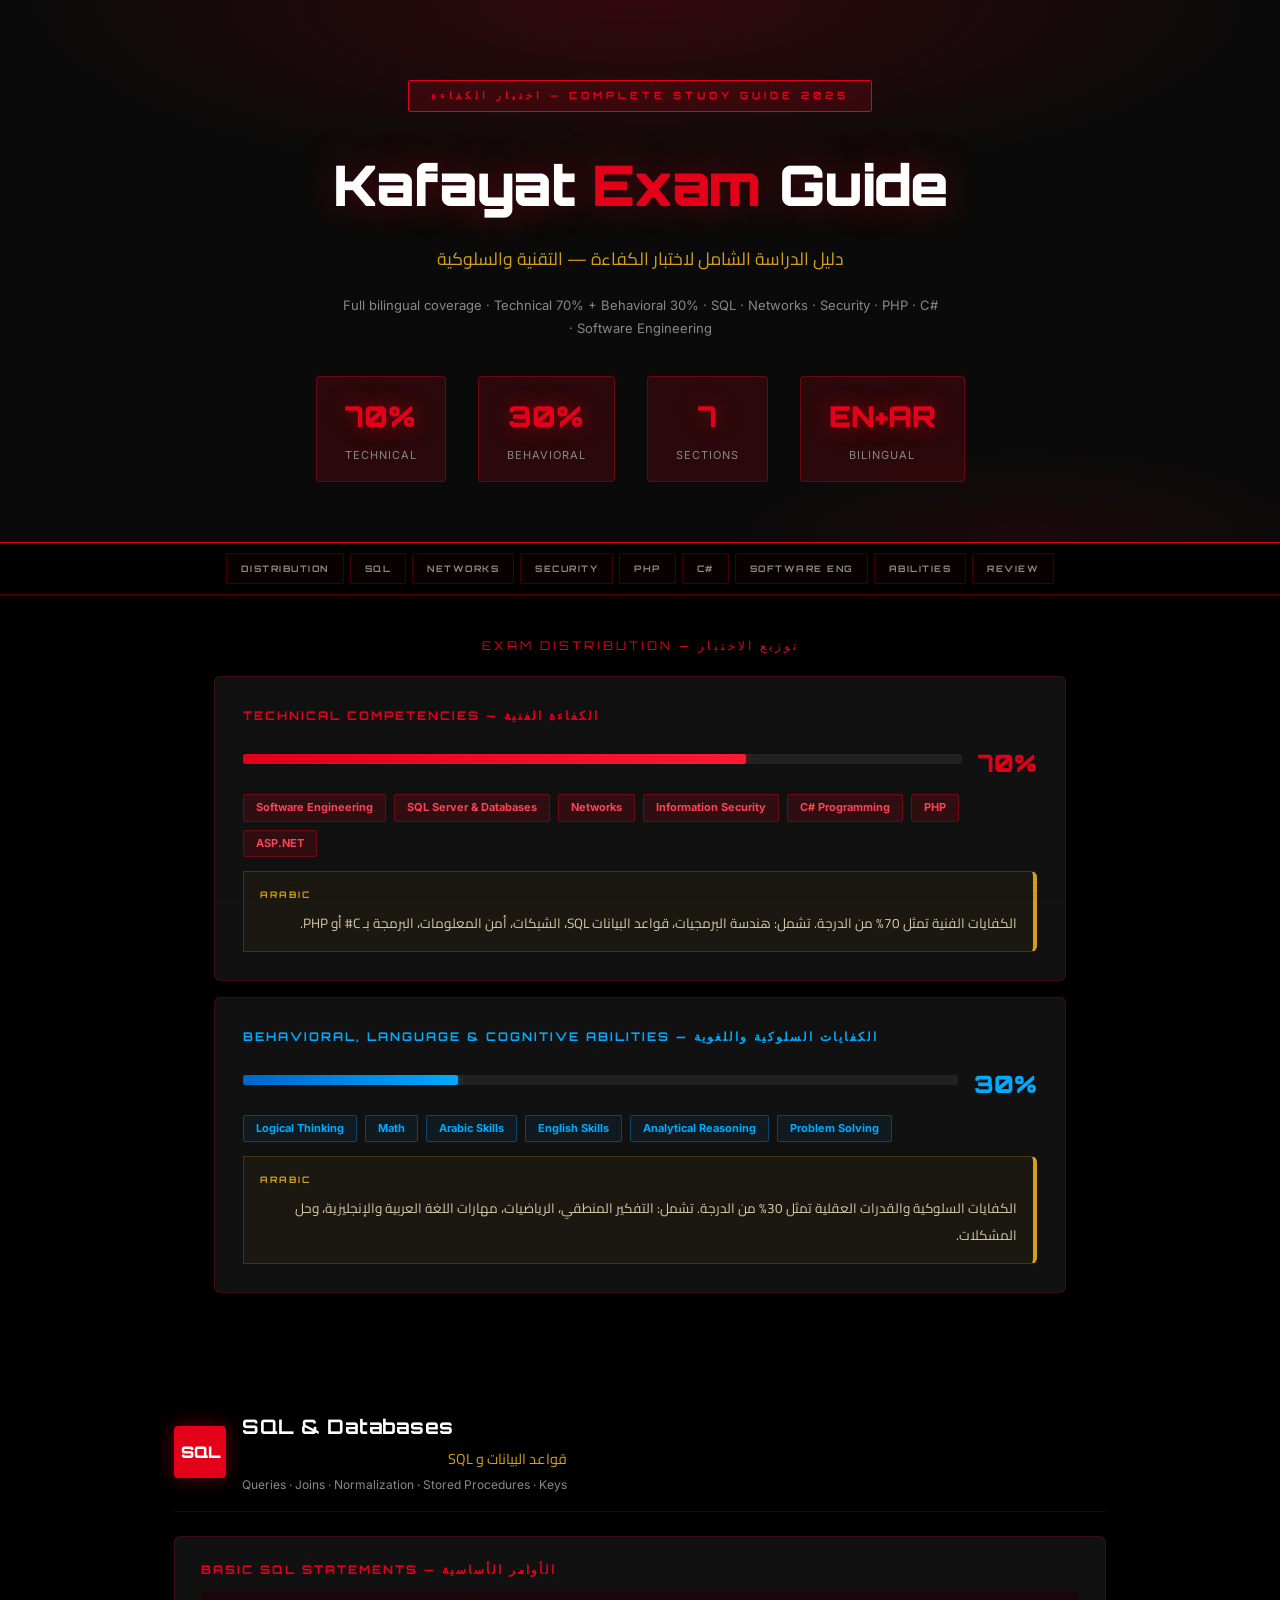
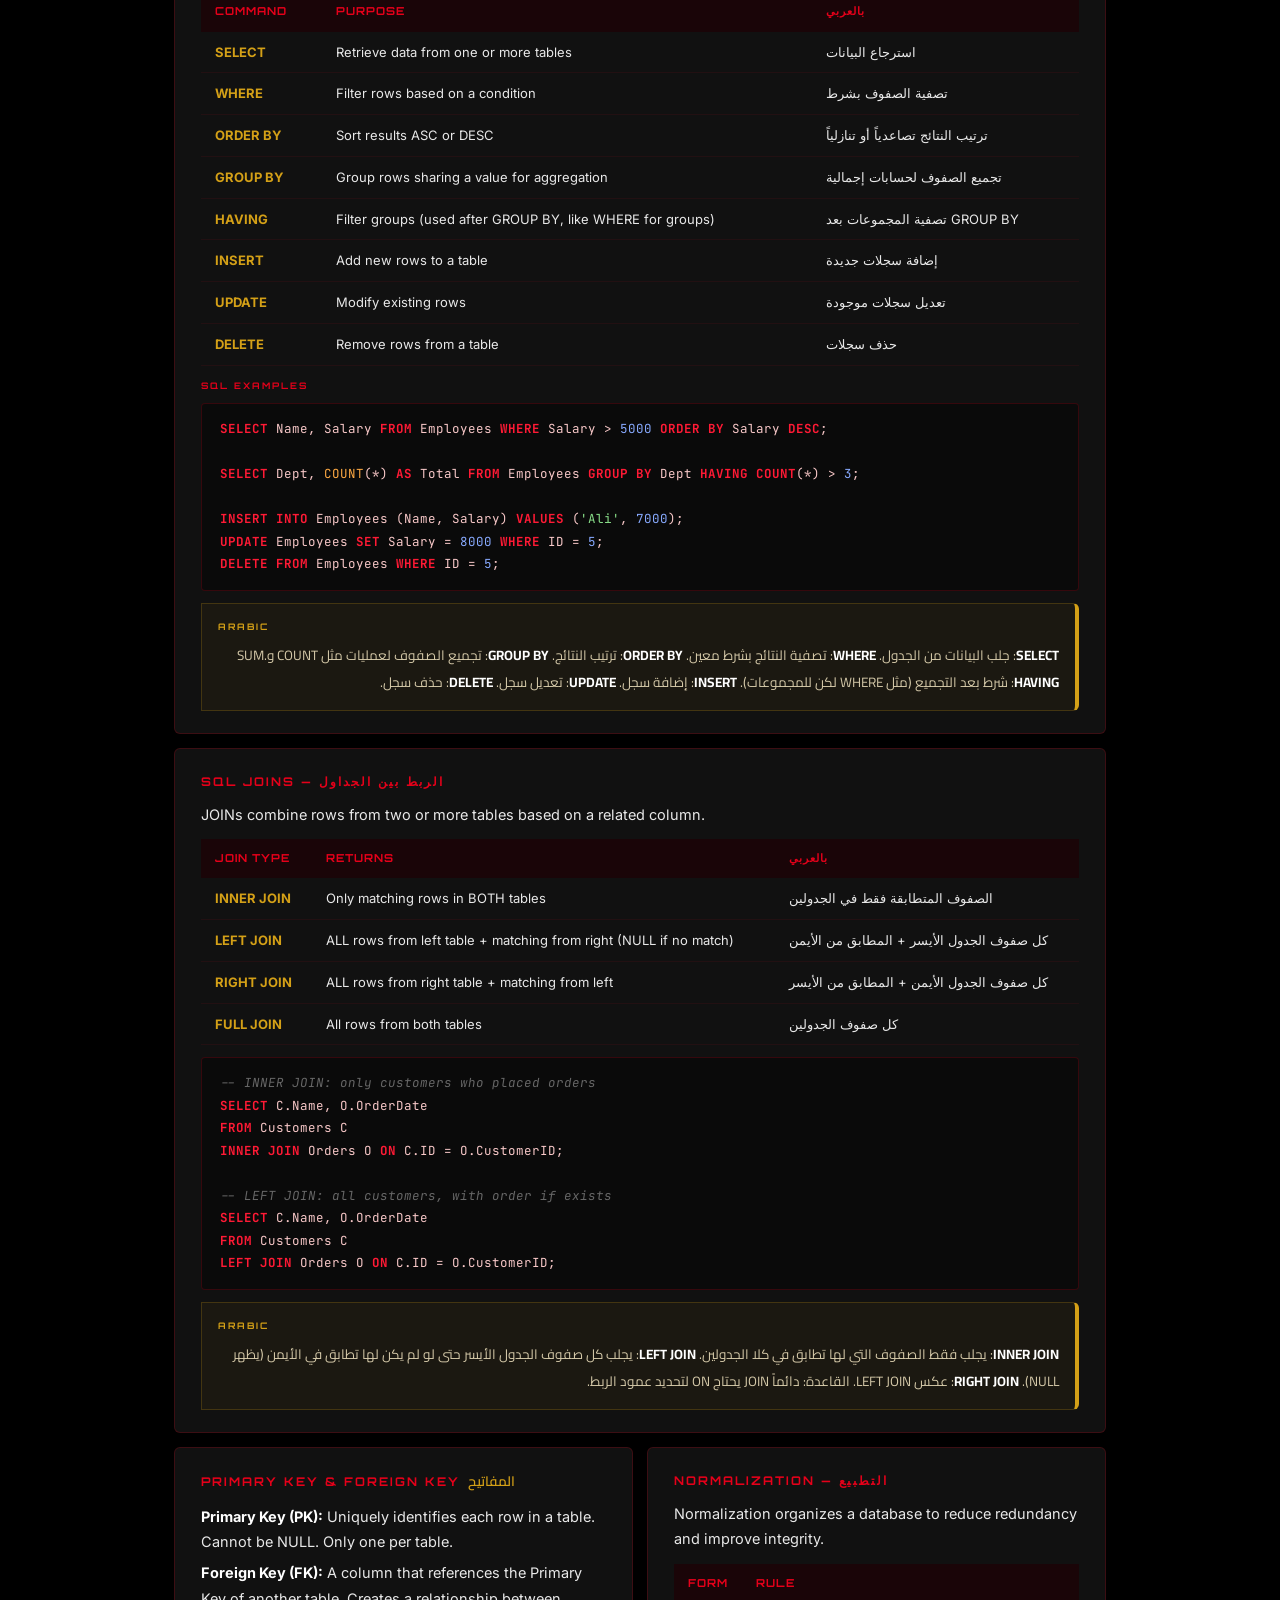
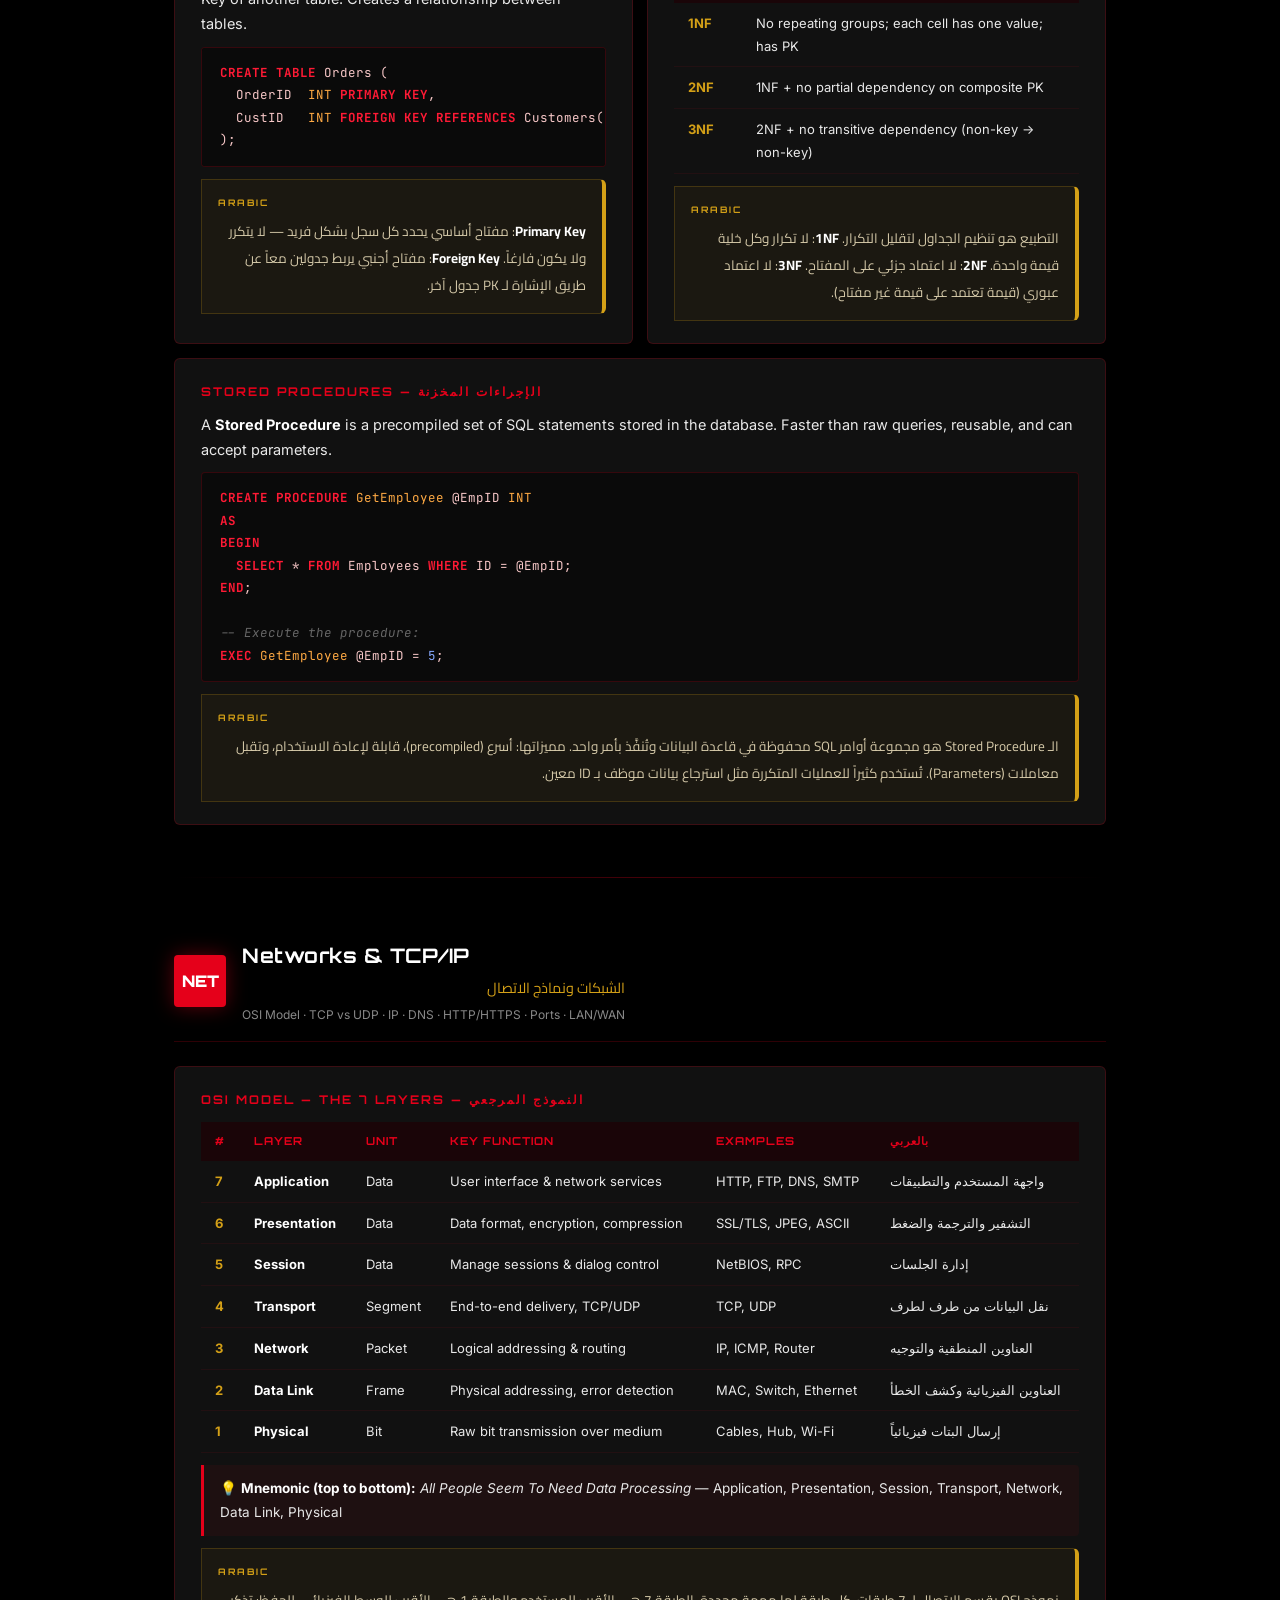
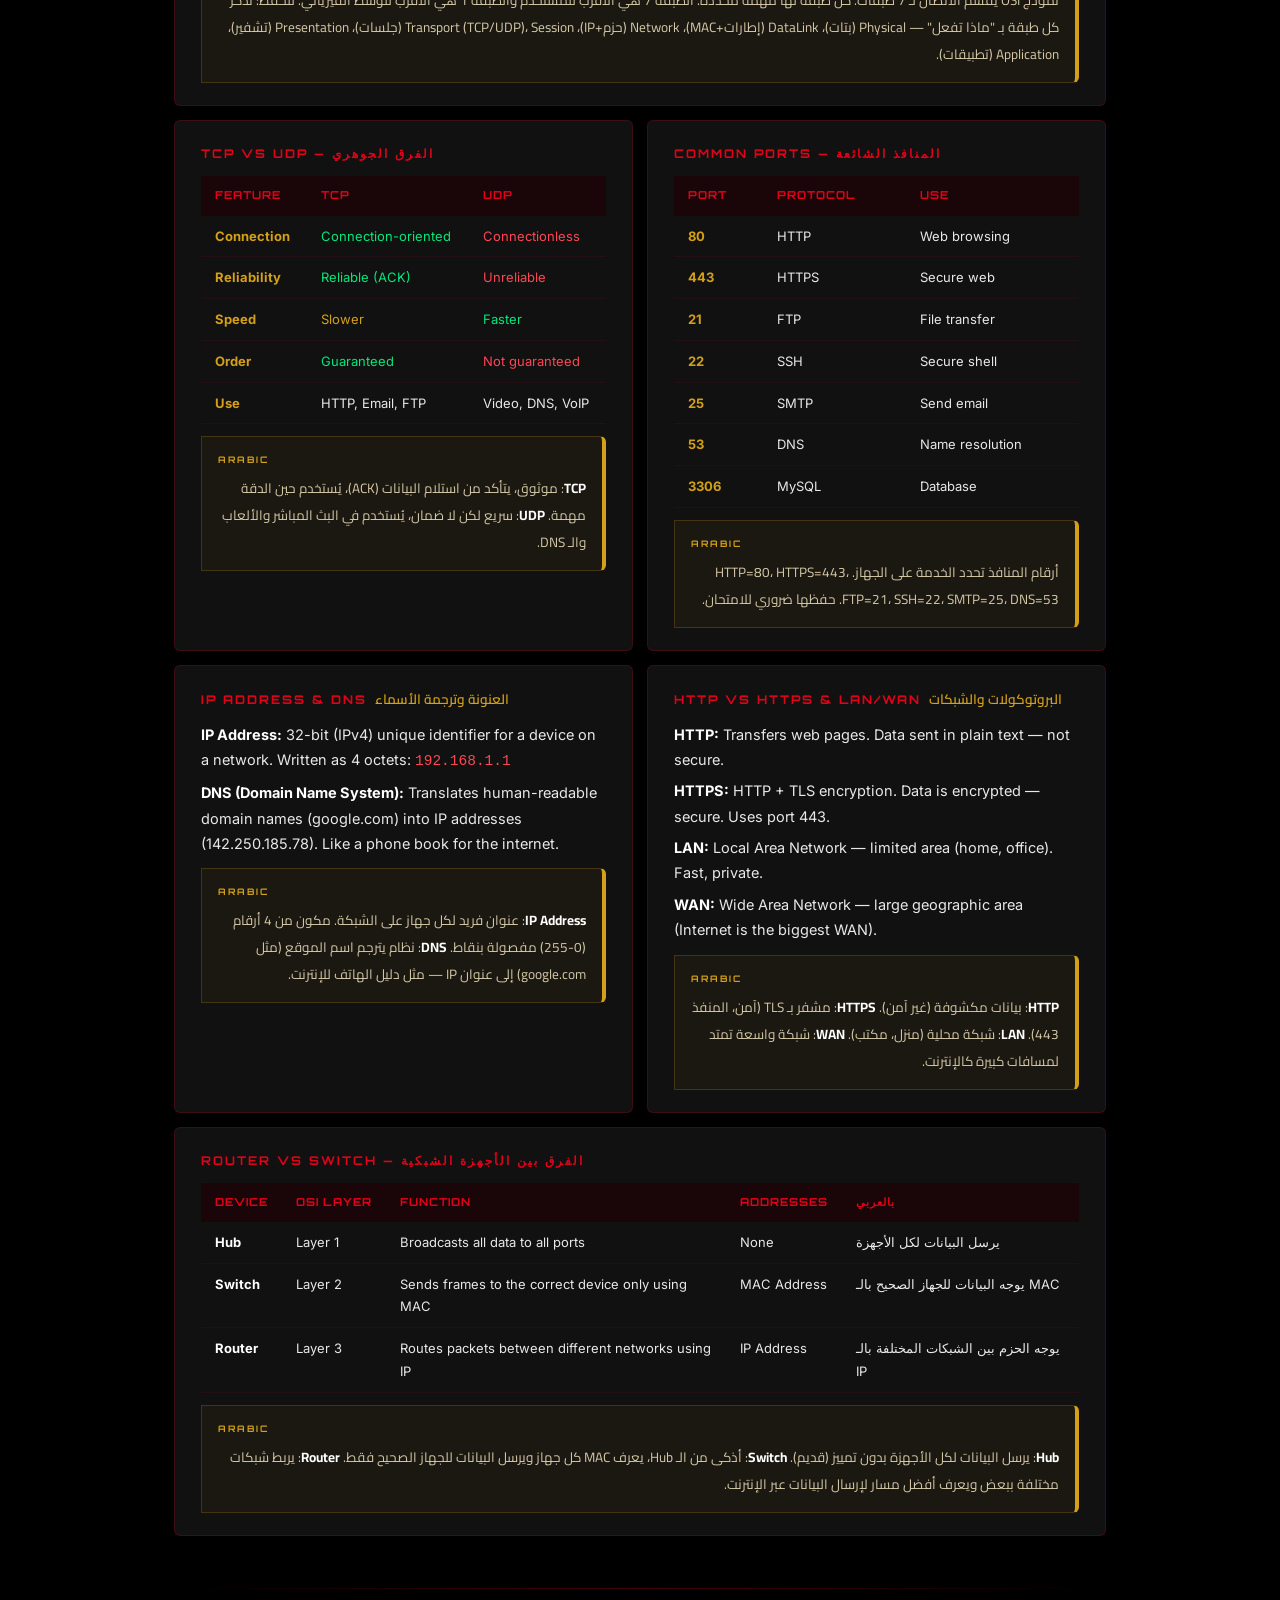
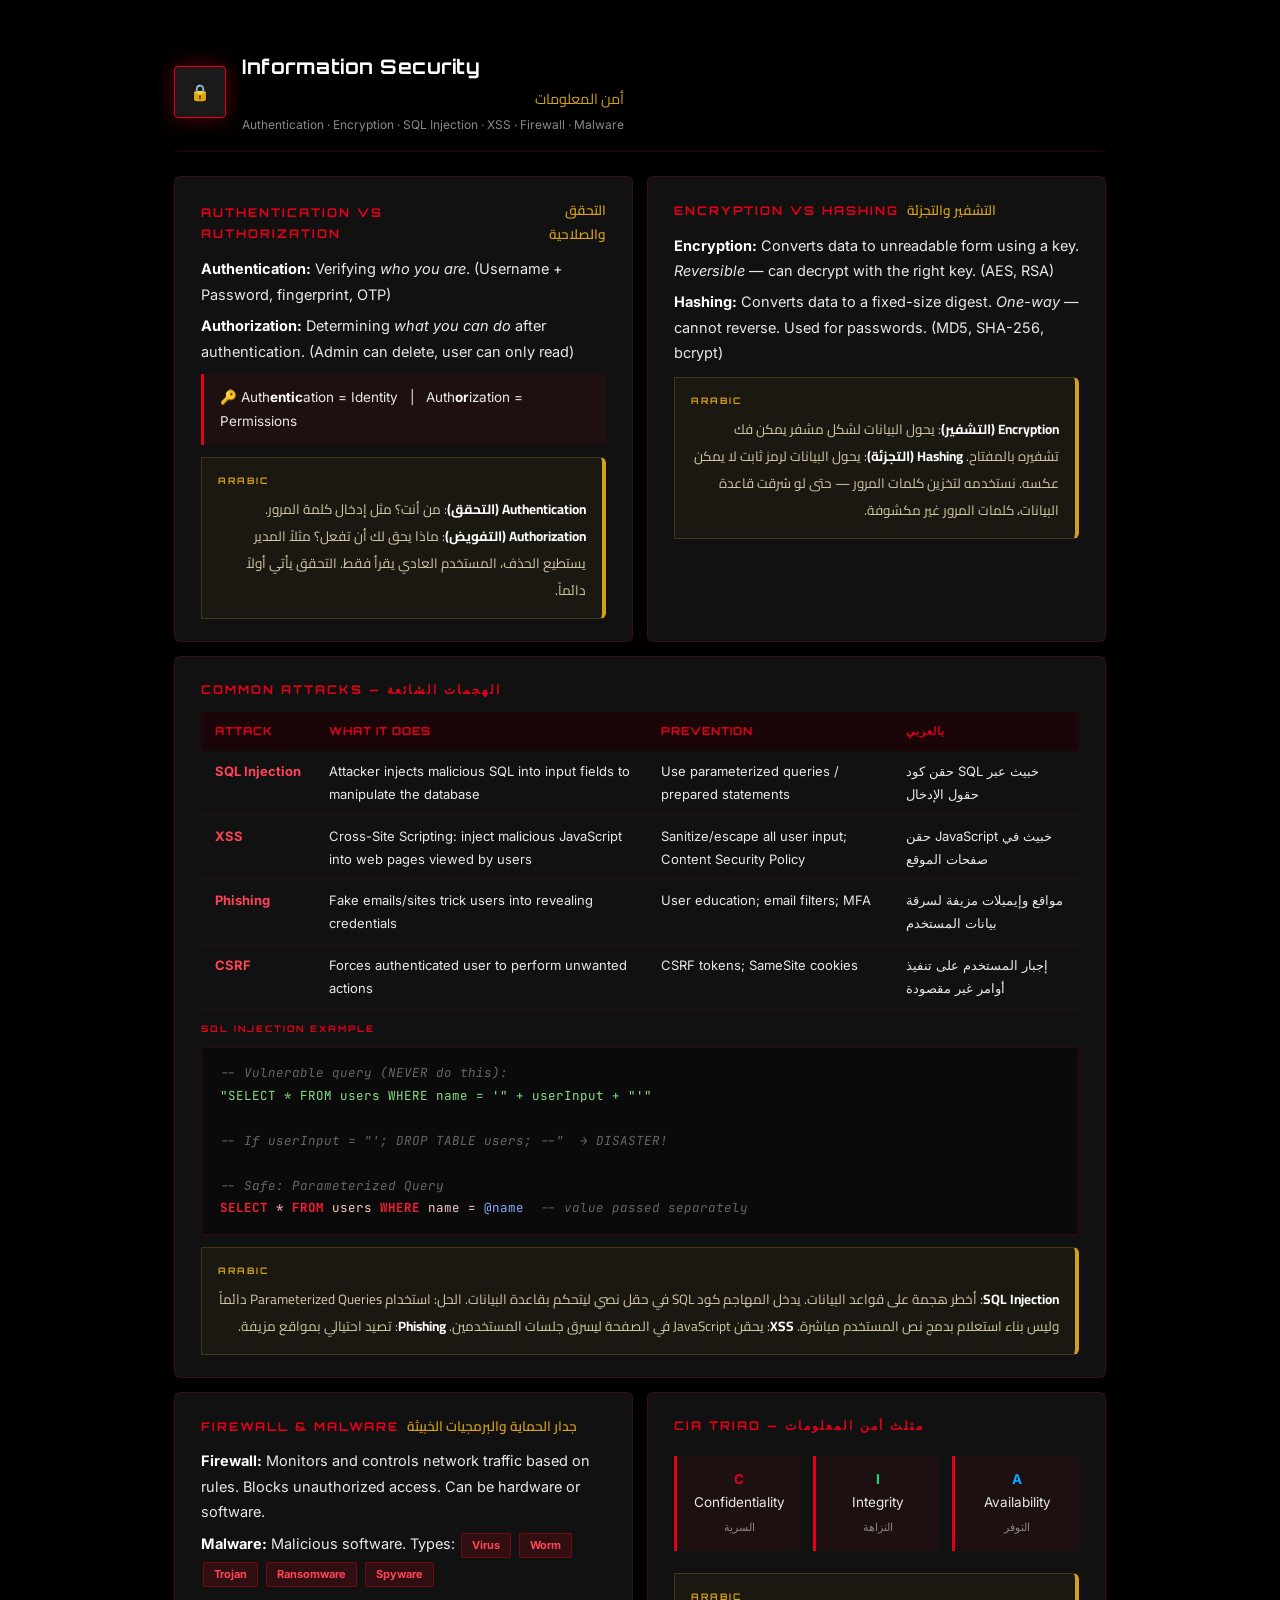
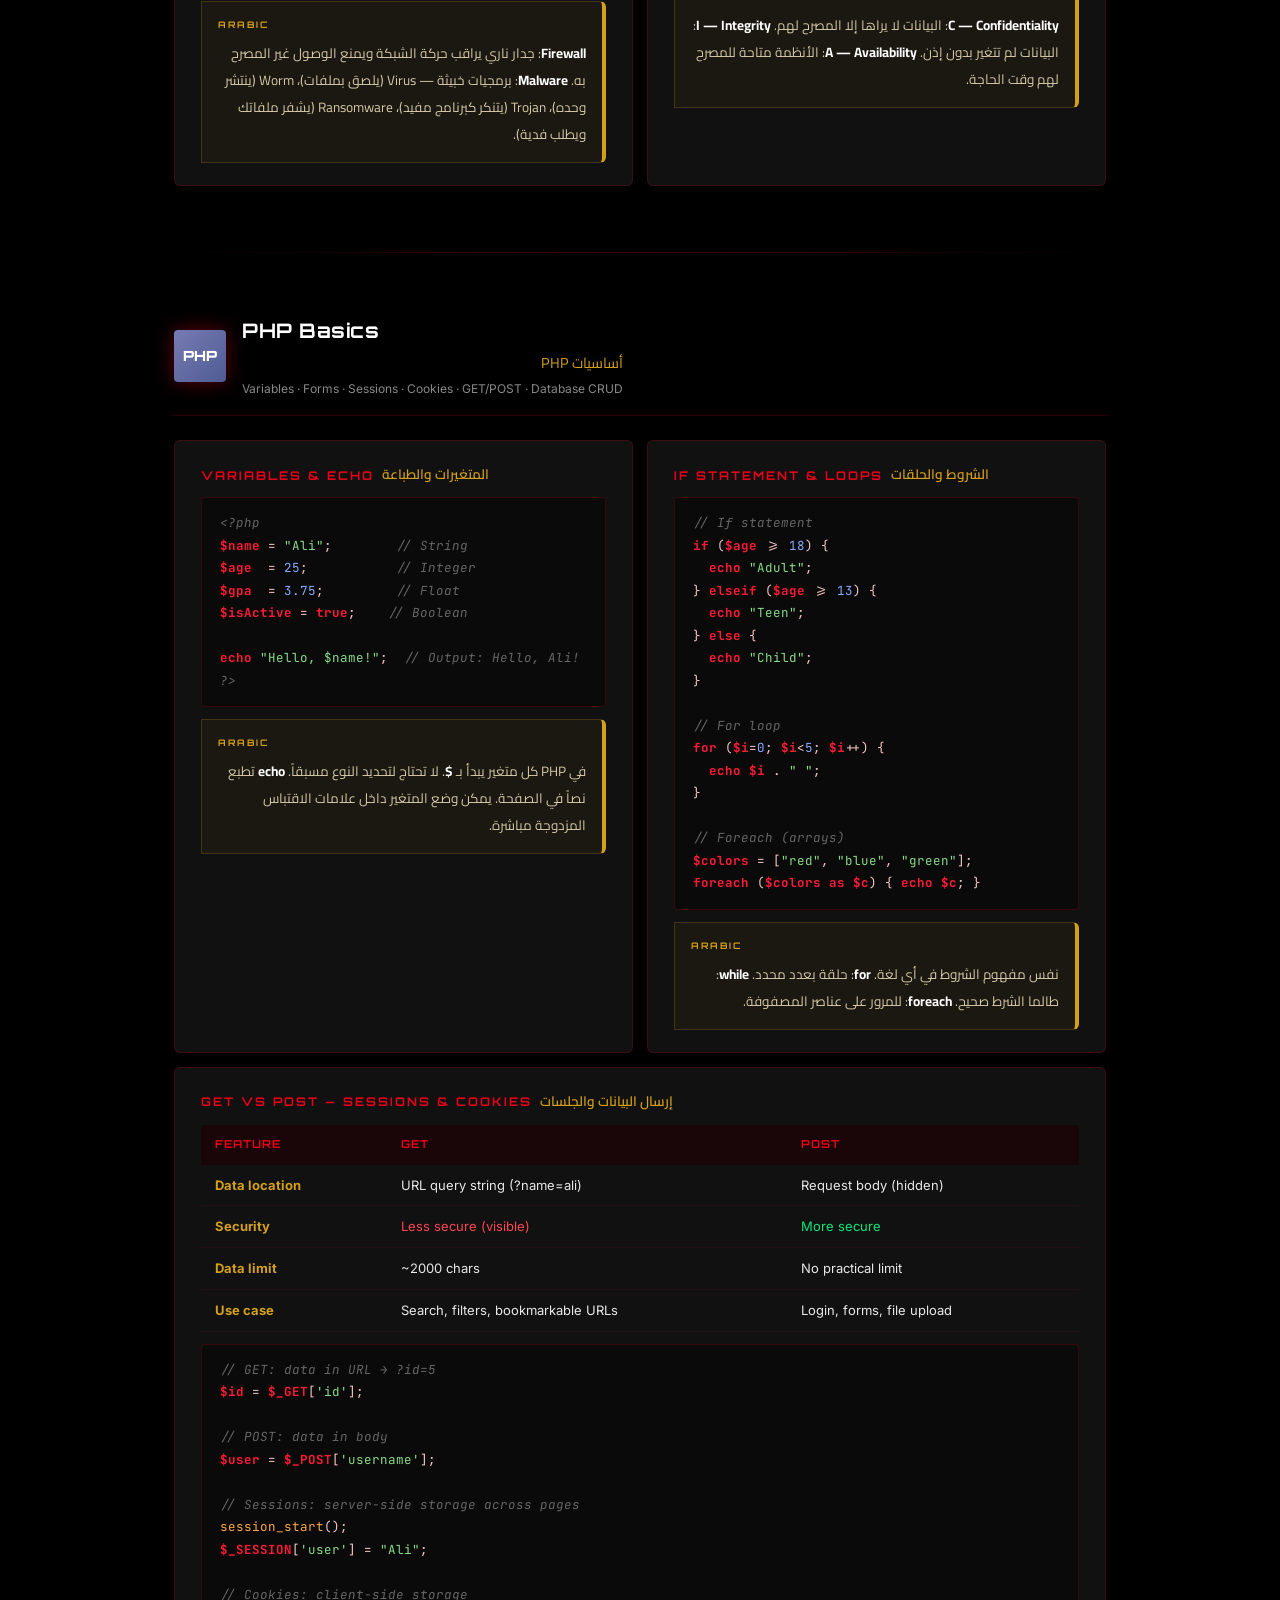
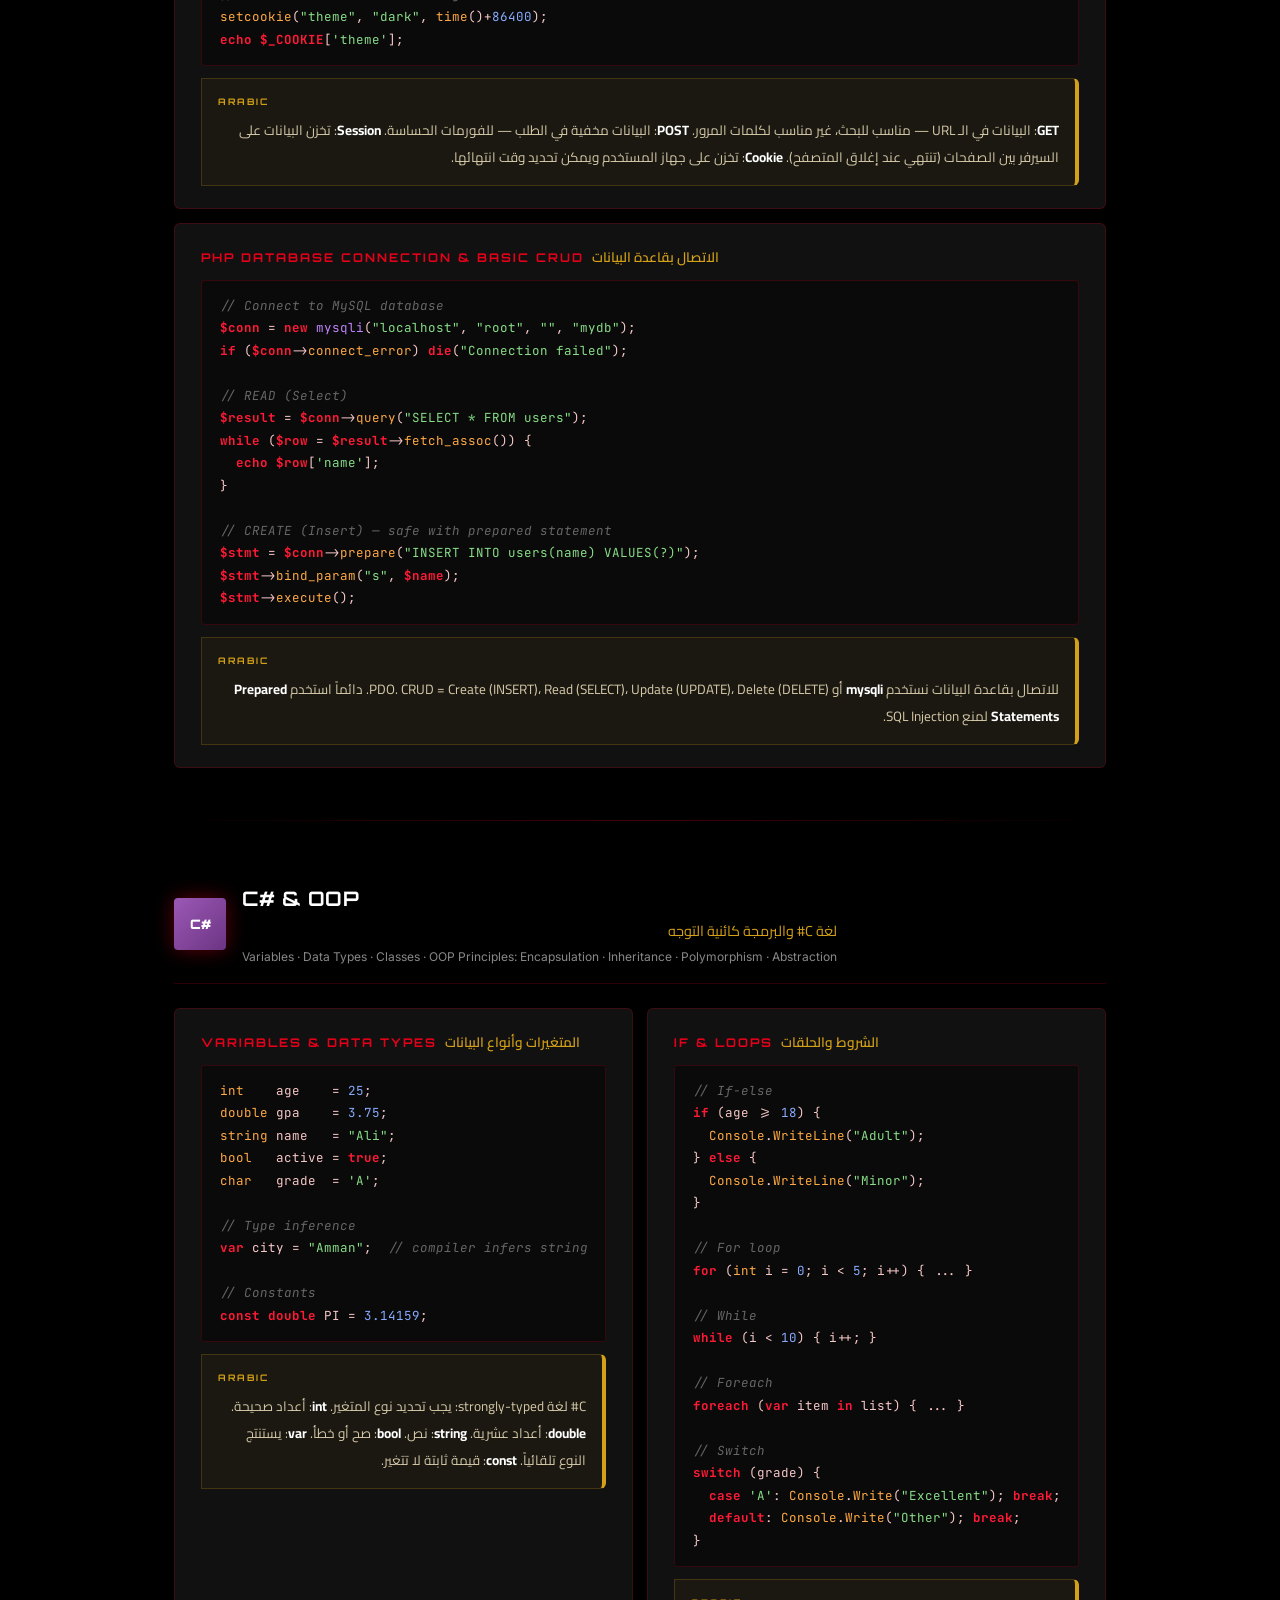
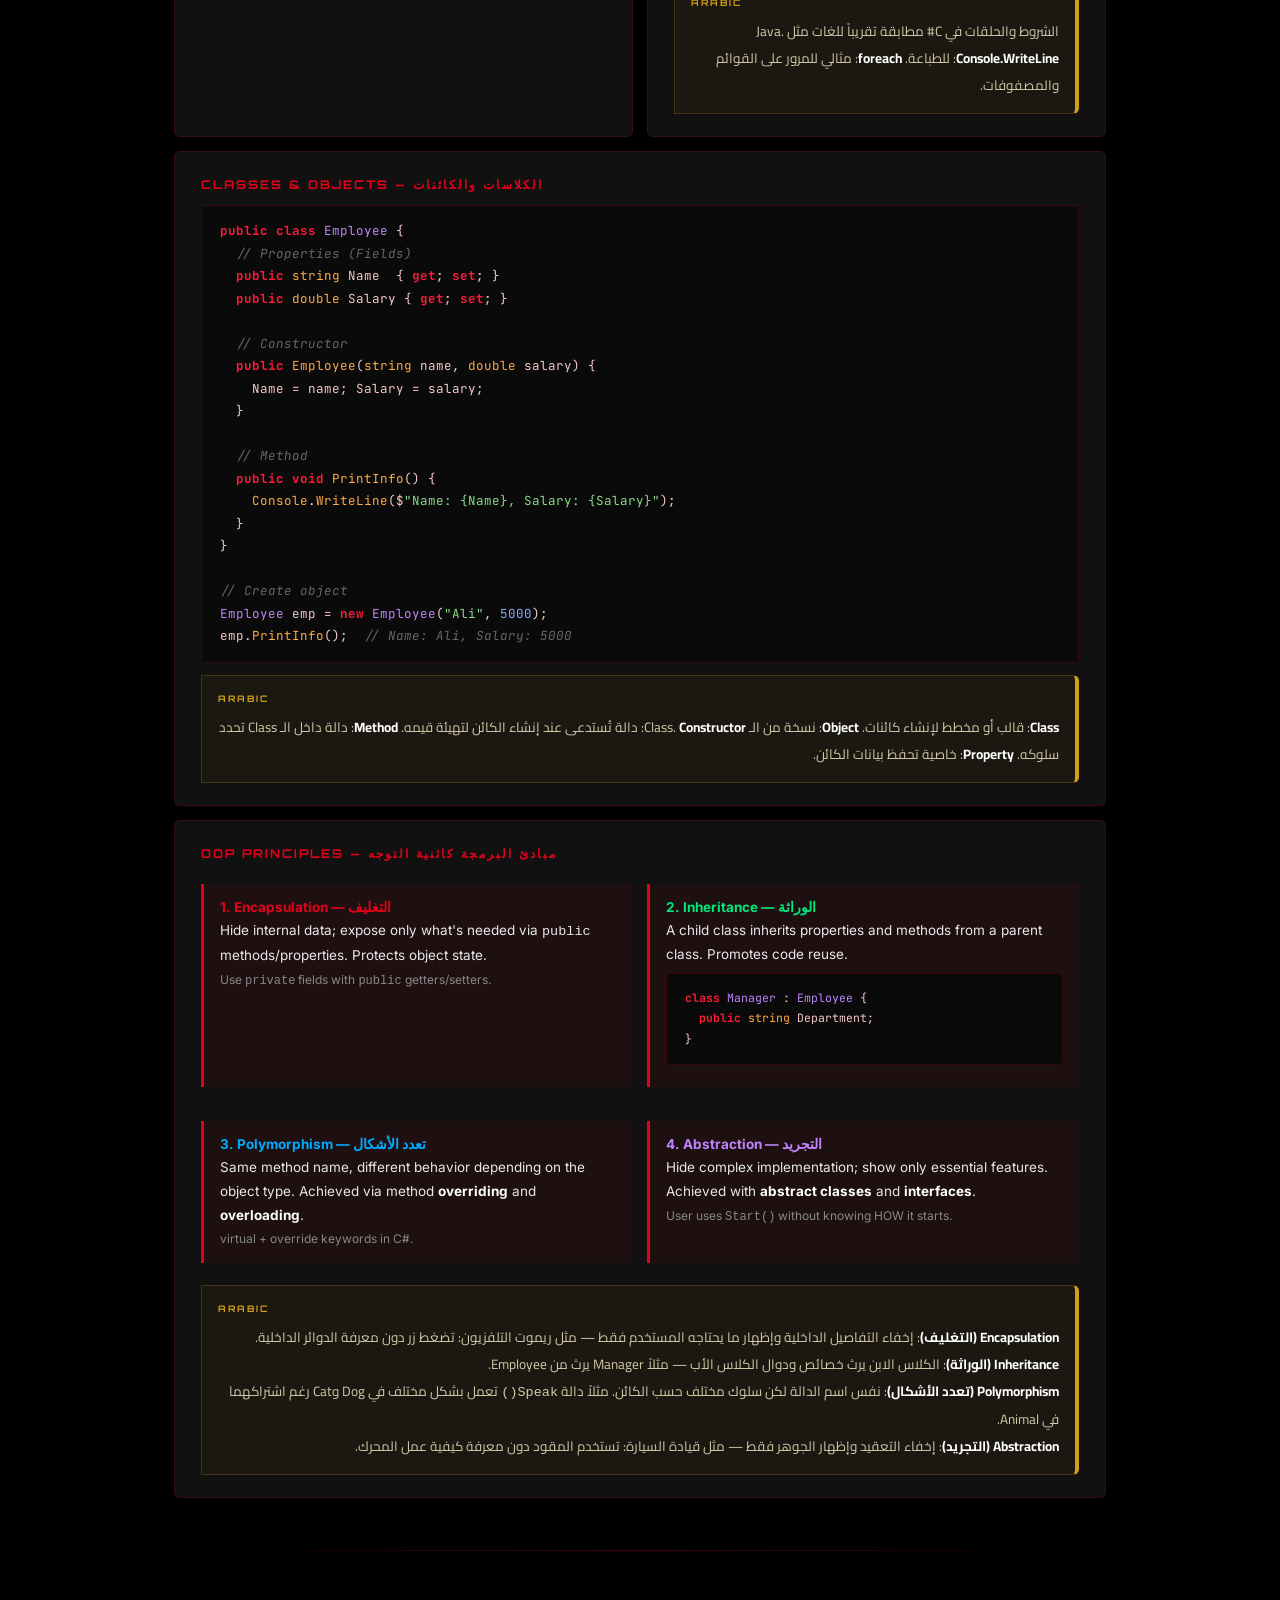
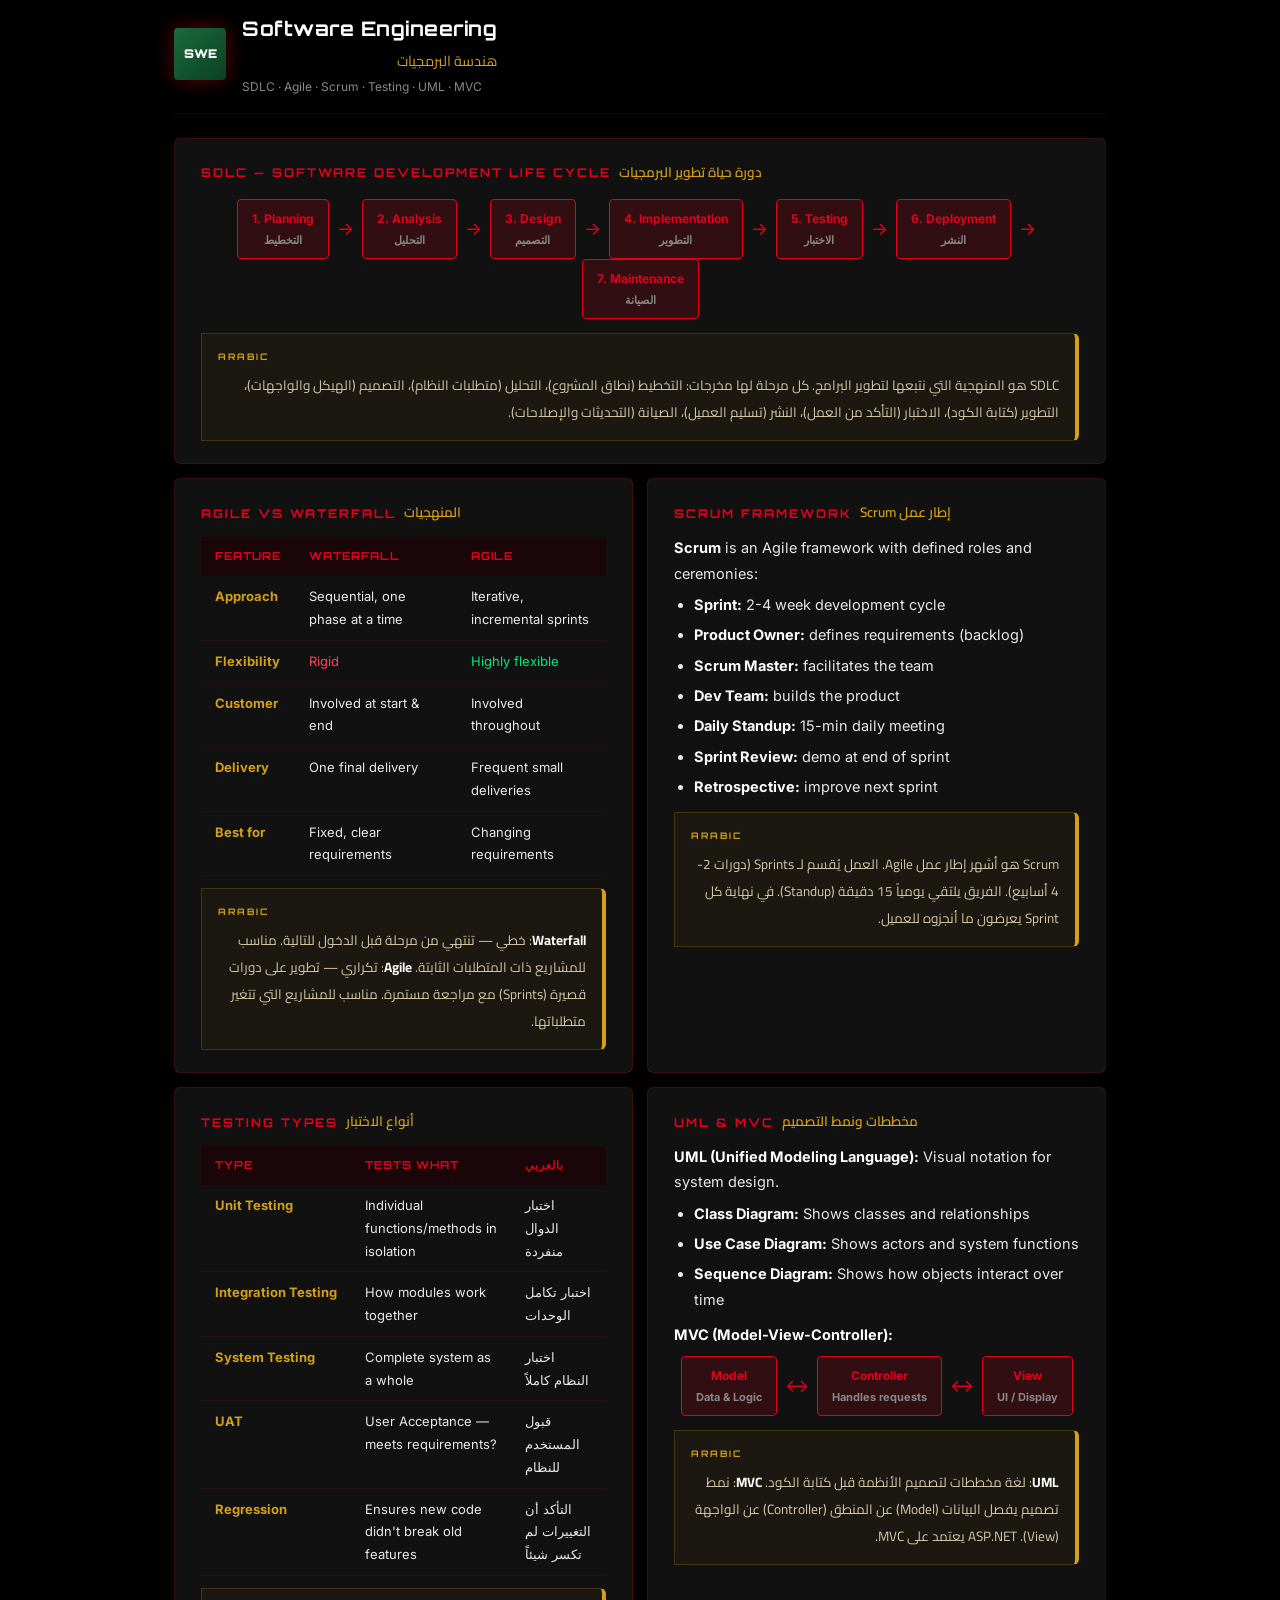
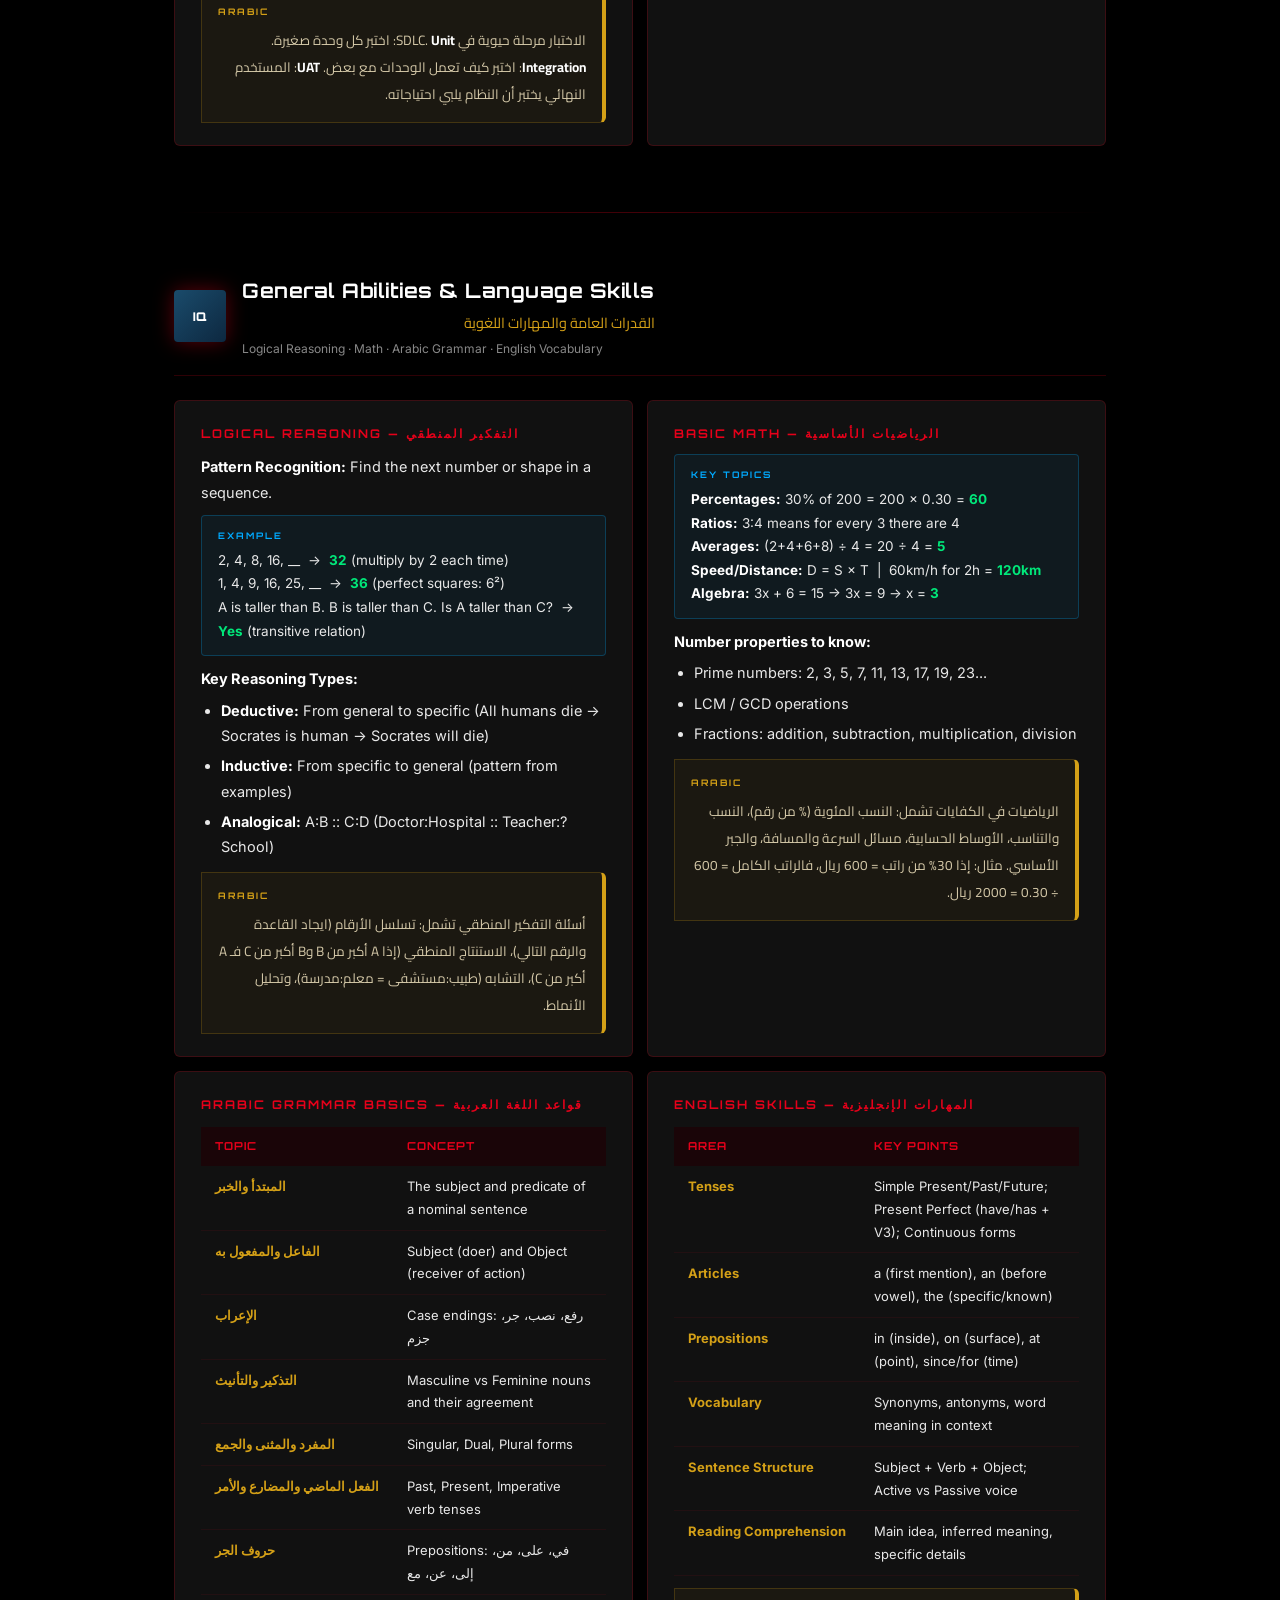
==== competency_exam_guide.html @ 83cb3124 "Update and rename kafayat_exam_guide.html to competency_exam_guide.html" ====
<!DOCTYPE html>
<html lang="en" dir="ltr">
<head>
<meta charset="UTF-8">
<meta name="viewport" content="width=device-width, initial-scale=1.0">
<title> Competency Exam — Complete Study Guide</title>
<link href="https://fonts.googleapis.com/css2?family=Orbitron:wght@400;600;700;900&family=Cairo:wght@300;400;600;700;900&family=JetBrains+Mono:wght@400;600&family=Inter:wght@300;400;500;600;700&display=swap" rel="stylesheet">
<style>
:root {
  --black: #000000;
  --dark1: #0a0a0a;
  --dark2: #111111;
  --dark3: #1a1a1a;
  --dark4: #222222;
  --red: #e5001a;
  --red2: #ff1a35;
  --red3: #ff4455;
  --red-dim: rgba(229,0,26,.15);
  --red-border: rgba(229,0,26,.35);
  --red-glow: rgba(229,0,26,.08);
  --gold: #d4a017;
  --gold-dim: rgba(212,160,23,.12);
  --text: #e8e8e8;
  --muted: #888;
  --muted2: #666;
  --card: rgba(20,20,20,.95);
  --border: rgba(229,0,26,.2);
  --green: #00e87a;
  --blue: #00aaff;
  --purple: #c084fc;
}
* { margin:0; padding:0; box-sizing:border-box; }
html { scroll-behavior: smooth; }
body {
  font-family: Inter, sans-serif;
  background: var(--black);
  color: var(--text);
  line-height: 1.75;
  font-size: 14.5px;
  cursor: default;
}
/* ---- SCANLINE OVERLAY ---- */
body::before {
  content:'';
  position:fixed;
  inset:0;
  background: repeating-linear-gradient(0deg, transparent, transparent 2px, rgba(0,0,0,.03) 2px, rgba(0,0,0,.03) 4px);
  pointer-events:none;
  z-index:0;
}
/* ---- HERO ---- */
.hero {
  position: relative;
  background: var(--dark1);
  padding: 80px 40px 60px;
  text-align: center;
  overflow: hidden;
  border-bottom: 1px solid var(--red);
}
.hero::before {
  content:'';
  position:absolute;
  inset:0;
  background:
    radial-gradient(ellipse 70% 50% at 50% 0%, rgba(229,0,26,.18), transparent 70%),
    radial-gradient(ellipse 40% 30% at 80% 100%, rgba(229,0,26,.08), transparent 60%);
  pointer-events:none;
}
.hero-badge {
  display:inline-block;
  font-family: Orbitron, sans-serif;
  font-size:10px;
  font-weight:700;
  letter-spacing:4px;
  text-transform:uppercase;
  color:var(--red);
  border:1px solid var(--red);
  padding:6px 22px;
  border-radius:2px;
  margin-bottom:24px;
  position:relative;
  background: var(--red-dim);
}
.hero h1 {
  font-family: Orbitron, sans-serif;
  font-size: clamp(1.8rem, 5vw, 3.5rem);
  font-weight: 900;
  color: #fff;
  letter-spacing: -1px;
  margin-bottom: 10px;
  position:relative;
  text-shadow: 0 0 40px rgba(229,0,26,.4);
}
.hero h1 span { color: var(--red); }
.hero .ar-sub {
  font-family: Cairo, sans-serif;
  font-size: 1.1rem;
  color: var(--gold);
  direction:rtl;
  margin-bottom: 20px;
  position:relative;
}
.hero p { color:var(--muted); font-size:13px; max-width:600px; margin:0 auto; position:relative; }
.hero-stats {
  display:flex;
  justify-content:center;
  gap:32px;
  margin-top:36px;
  flex-wrap:wrap;
  position:relative;
}
.hero-stat {
  text-align:center;
  background:var(--red-dim);
  border:1px solid var(--red-border);
  border-radius:4px;
  padding:14px 28px;
  min-width:120px;
}
.hero-stat .val {
  font-family:Orbitron,sans-serif;
  font-size:1.8rem;
  font-weight:900;
  color:var(--red);
  display:block;
  text-shadow: 0 0 20px rgba(229,0,26,.5);
}
.hero-stat .lbl { font-size:11px; color:var(--muted); text-transform:uppercase; letter-spacing:1px; }

/* ---- NAV ---- */
.sticky-nav {
  position:sticky;
  top:0;
  z-index:999;
  background:rgba(0,0,0,.97);
  border-bottom:1px solid var(--red-border);
  padding:10px 20px;
  display:flex;
  gap:6px;
  justify-content:center;
  flex-wrap:wrap;
  backdrop-filter:blur(12px);
}
.sticky-nav a {
  text-decoration:none;
  color:var(--muted);
  font-family:Orbitron,sans-serif;
  font-size:9px;
  font-weight:700;
  letter-spacing:1.5px;
  text-transform:uppercase;
  border:1px solid rgba(229,0,26,.25);
  background:rgba(229,0,26,.04);
  padding:7px 14px;
  border-radius:2px;
  transition:.2s;
}
.sticky-nav a:hover {
  color:#fff;
  background:var(--red);
  border-color:var(--red);
  box-shadow: 0 0 16px rgba(229,0,26,.4);
}

/* ---- DISTRIBUTION BAR ---- */
.dist-section {
  max-width:900px;
  margin:40px auto 0;
  padding:0 24px;
}
.dist-card {
  background:var(--dark2);
  border:1px solid var(--border);
  border-radius:6px;
  padding:28px;
  margin-bottom:16px;
}
.dist-title {
  font-family:Orbitron,sans-serif;
  font-size:12px;
  font-weight:700;
  letter-spacing:2px;
  color:var(--red);
  text-transform:uppercase;
  margin-bottom:16px;
}
.progress-bar { background:var(--dark4); border-radius:2px; height:10px; margin-bottom:8px; overflow:hidden; }
.progress-fill {
  height:100%;
  border-radius:2px;
  background:linear-gradient(90deg, var(--red), var(--red2));
  box-shadow: 0 0 10px rgba(229,0,26,.5);
  animation: fillAnim 1.2s ease-out forwards;
  transform-origin:left;
}
@keyframes fillAnim { from { width:0 } }
.progress-fill.blue { background:linear-gradient(90deg,#0066cc,#00aaff); box-shadow:0 0 10px rgba(0,170,255,.4); }
.dist-pct { font-family:Orbitron,sans-serif; font-size:1.5rem; font-weight:900; color:var(--red); }
.dist-pct.blue { color:var(--blue); }
.dist-topics { display:flex; gap:8px; flex-wrap:wrap; margin-top:10px; }
.topic-tag {
  font-size:11px;
  font-weight:700;
  padding:3px 12px;
  border-radius:2px;
  border:1px solid var(--red-border);
  color:var(--red3);
  background:var(--red-dim);
  font-family:Inter,sans-serif;
}
.topic-tag.b { border-color:rgba(0,170,255,.3); color:var(--blue); background:rgba(0,170,255,.07); }

/* ---- MAIN CONTAINER ---- */
.container { max-width:980px; margin:0 auto; padding:40px 24px 100px; position:relative; z-index:1; }

/* ---- SECTION HEADER ---- */
.sec-header {
  display:flex;
  align-items:center;
  gap:16px;
  margin:60px 0 24px;
  padding-bottom:16px;
  border-bottom:1px solid var(--border);
}
.sec-icon {
  width:52px; height:52px;
  background:var(--red);
  border-radius:4px;
  display:flex;
  align-items:center;
  justify-content:center;
  font-family:Orbitron,sans-serif;
  font-weight:900;
  font-size:16px;
  color:#fff;
  flex-shrink:0;
  box-shadow: 0 0 20px rgba(229,0,26,.4);
}
.sec-info h2 {
  font-family:Orbitron,sans-serif;
  font-size:1.25rem;
  font-weight:700;
  color:#fff;
  letter-spacing:.5px;
}
.sec-info .ar {
  font-family:Cairo,sans-serif;
  font-size:.9rem;
  color:var(--gold);
  direction:rtl;
  text-align:right;
  margin-top:2px;
}
.sec-info .desc { font-size:12px; color:var(--muted); margin-top:3px; }

/* ---- CARD ---- */
.card {
  background:var(--dark2);
  border:1px solid var(--border);
  border-radius:6px;
  padding:22px 26px;
  margin-bottom:14px;
  transition:border-color .25s, box-shadow .25s, transform .2s;
  position:relative;
  overflow:hidden;
}
.card::before {
  content:'';
  position:absolute;
  left:0; top:0; bottom:0;
  width:3px;
  background:var(--red);
  opacity:0;
  transition:.25s;
}
.card:hover {
  border-color:var(--red);
  box-shadow:0 0 24px rgba(229,0,26,.12), inset 0 0 40px rgba(229,0,26,.03);
  transform:translateX(4px);
}
.card:hover::before { opacity:1; }
.card-title {
  font-family:Orbitron,sans-serif;
  font-size:.75rem;
  font-weight:700;
  color:var(--red);
  letter-spacing:2px;
  text-transform:uppercase;
  margin-bottom:10px;
  display:flex;
  align-items:center;
  gap:8px;
}
.card-title .ar {
  font-family:Cairo,sans-serif;
  font-size:.85rem;
  color:var(--gold);
  font-weight:600;
  direction:rtl;
  text-transform:none;
  letter-spacing:0;
}
.card p { margin-bottom:6px; color:var(--text); }
.card li { margin-bottom:5px; }
.card ul,.card ol { padding-left:20px; }
b,strong { color:#fff; }

/* ---- CODE BLOCK ---- */
.code {
  background:#0a0a0a;
  border:1px solid rgba(229,0,26,.2);
  border-radius:4px;
  padding:14px 18px;
  margin:10px 0;
  font-family:'JetBrains Mono',monospace;
  font-size:12.5px;
  color:#f8c8c8;
  direction:ltr;
  overflow-x:auto;
  white-space:pre;
  line-height:1.8;
}
.code .kw { color:var(--red2); font-weight:700; }
.code .fn { color:#ffaa44; }
.code .str { color:#88dd88; }
.code .cm { color:var(--muted2); font-style:italic; }
.code .num { color:#88aaff; }
.code .cl { color:var(--purple); }
.code-label {
  font-size:9px;
  font-weight:700;
  color:var(--red);
  letter-spacing:2px;
  text-transform:uppercase;
  margin-bottom:6px;
  font-family:Orbitron,sans-serif;
}

/* ---- ARABIC BOX ---- */
.ar-box {
  background:rgba(212,160,23,.05);
  border:1px solid rgba(212,160,23,.22);
  border-right:4px solid var(--gold);
  border-radius:0 6px 6px 0;
  padding:14px 16px;
  margin-top:12px;
  direction:rtl;
  text-align:right;
  font-family:Cairo,sans-serif;
  font-size:13.5px;
  color:#d4c8a8;
  line-height:2;
}
.ar-label {
  font-size:9px;
  font-weight:700;
  color:var(--gold);
  letter-spacing:2px;
  text-transform:uppercase;
  margin-bottom:6px;
  direction:ltr;
  text-align:left;
  font-family:Orbitron,sans-serif;
}

/* ---- HIGHLIGHT / NOTE ---- */
.hl {
  background:rgba(229,0,26,.06);
  border-left:3px solid var(--red);
  border-radius:0 4px 4px 0;
  padding:12px 16px;
  margin:10px 0;
  font-size:13.5px;
}
.note {
  background:rgba(0,170,255,.06);
  border:1px solid rgba(0,170,255,.25);
  border-radius:4px;
  padding:12px 16px;
  margin:10px 0;
  font-size:13.5px;
}
.note-lbl {
  font-size:9px;
  font-weight:700;
  color:var(--blue);
  letter-spacing:2px;
  text-transform:uppercase;
  margin-bottom:5px;
  font-family:Orbitron,sans-serif;
}

/* ---- TABLE ---- */
.tw { overflow-x:auto; margin:12px 0; }
table { width:100%; border-collapse:collapse; font-size:13px; }
thead th {
  background:#1a0508;
  color:var(--red);
  padding:10px 14px;
  text-align:left;
  font-weight:700;
  font-size:11px;
  letter-spacing:1px;
  text-transform:uppercase;
  font-family:Orbitron,sans-serif;
  white-space:nowrap;
}
tbody tr { border-bottom:1px solid rgba(229,0,26,.08); }
tbody tr:hover { background:var(--red-glow); }
tbody td { padding:9px 14px; vertical-align:top; }
tbody td:first-child { font-weight:700; color:var(--gold); white-space:nowrap; }

/* ---- GRID ---- */
.g2 { display:grid; grid-template-columns:1fr 1fr; gap:14px; }
.g3 { display:grid; grid-template-columns:1fr 1fr 1fr; gap:12px; }
@media(max-width:640px){ .g2,.g3{ grid-template-columns:1fr } .hero h1{ font-size:1.8rem } .container{padding:28px 14px 80px} .card{padding:16px} .sec-header{flex-direction:column;align-items:flex-start} }

/* ---- TAG ---- */
.tag {
  display:inline-block;
  border:1px solid var(--red-border);
  color:var(--red3);
  background:var(--red-dim);
  border-radius:2px;
  padding:2px 10px;
  font-size:11px;
  font-weight:700;
  margin:2px;
  font-family:Inter,sans-serif;
}
.tag.g { border-color:rgba(0,232,122,.3); color:var(--green); background:rgba(0,232,122,.07); }
.tag.b { border-color:rgba(0,170,255,.3); color:var(--blue); background:rgba(0,170,255,.07); }
.tag.p { border-color:rgba(192,132,252,.3); color:var(--purple); background:rgba(192,132,252,.07); }
.tag.y { border-color:rgba(212,160,23,.3); color:var(--gold); background:var(--gold-dim); }

/* ---- FLOW ---- */
.flow { display:flex; align-items:center; justify-content:center; flex-wrap:wrap; gap:0; margin:14px 0; overflow-x:auto; }
.fbox {
  background:var(--dark3);
  border:1px solid var(--border);
  border-radius:4px;
  padding:8px 14px;
  font-size:12px;
  font-weight:700;
  text-align:center;
  white-space:nowrap;
}
.fbox.r { border-color:var(--red); color:var(--red); background:var(--red-dim); }
.fbox.g { border-color:rgba(0,232,122,.4); color:var(--green); background:rgba(0,232,122,.07); }
.fbox.b { border-color:rgba(0,170,255,.4); color:var(--blue); background:rgba(0,170,255,.07); }
.fbox.p { border-color:rgba(192,132,252,.4); color:var(--purple); background:rgba(192,132,252,.07); }
.arrow { color:var(--red); font-size:18px; padding:0 8px; }

/* ---- EXAM Q ---- */
.exam-q {
  border-left:3px solid var(--purple);
  background:rgba(192,132,252,.05);
  border-radius:0 4px 4px 0;
  padding:13px 16px;
  margin:10px 0;
  font-size:13.5px;
}
.q-lbl {
  font-size:9px;
  font-weight:700;
  color:var(--purple);
  letter-spacing:2px;
  text-transform:uppercase;
  margin-bottom:5px;
  font-family:Orbitron,sans-serif;
}
.ans { color:var(--green); font-weight:700; }

/* ---- DIVIDER ---- */
hr.div {
  border:none;
  height:1px;
  background:linear-gradient(90deg,transparent,var(--red),transparent);
  opacity:.3;
  margin:52px 0;
}

/* ---- FINAL REVIEW ---- */
.final {
  background:linear-gradient(135deg,rgba(229,0,26,.07),rgba(0,0,0,.9));
  border:1px solid var(--red);
  border-radius:6px;
  padding:32px;
  margin-top:52px;
  box-shadow: 0 0 40px rgba(229,0,26,.08);
}
.final h2 {
  font-family:Orbitron,sans-serif;
  font-size:1rem;
  font-weight:700;
  color:var(--red);
  margin-bottom:20px;
  letter-spacing:2px;
  text-transform:uppercase;
}
.final h2 .ar {
  font-family:Cairo,sans-serif;
  font-size:.9rem;
  color:var(--gold);
  font-weight:600;
  direction:rtl;
  display:block;
  margin-top:4px;
  text-transform:none;
  letter-spacing:0;
}

/* scrollbar */
::-webkit-scrollbar { width:6px; height:6px; }
::-webkit-scrollbar-track { background:var(--dark1); }
::-webkit-scrollbar-thumb { background:var(--red); border-radius:3px; }
</style>
</head>
<body>

<!-- ════════════════ HERO ════════════════ -->
<div class="hero">
  <div class="hero-badge">اختبار الكفاءة &mdash; Complete Study Guide 2025</div>
  <h1>Kafayat <span>Exam</span> Guide</h1>
  <div class="ar-sub">دليل الدراسة الشامل لاختبار الكفاءة &mdash; التقنية والسلوكية</div>
  <p>Full bilingual coverage &middot; Technical 70% + Behavioral 30% &middot; SQL · Networks · Security · PHP · C# · Software Engineering</p>
  <div class="hero-stats">
    <div class="hero-stat">
      <span class="val">70%</span>
      <span class="lbl">Technical</span>
    </div>
    <div class="hero-stat">
      <span class="val">30%</span>
      <span class="lbl">Behavioral</span>
    </div>
    <div class="hero-stat">
      <span class="val">7</span>
      <span class="lbl">Sections</span>
    </div>
    <div class="hero-stat">
      <span class="val">EN+AR</span>
      <span class="lbl">Bilingual</span>
    </div>
  </div>
</div>

<!-- ════════════════ NAV ════════════════ -->
<nav class="sticky-nav">
  <a href="#dist">Distribution</a>
  <a href="#sql">SQL</a>
  <a href="#networks">Networks</a>
  <a href="#security">Security</a>
  <a href="#php">PHP</a>
  <a href="#csharp">C#</a>
  <a href="#swe">Software Eng</a>
  <a href="#abilities">Abilities</a>
  <a href="#review">Review</a>
</nav>

<!-- ════════════════ DISTRIBUTION ════════════════ -->
<div class="dist-section" id="dist">
  <div style="margin:40px 0 20px;text-align:center">
    <div style="font-family:Orbitron,sans-serif;font-size:.75rem;letter-spacing:3px;color:var(--red);text-transform:uppercase">Exam Distribution &mdash; توزيع الاختبار</div>
  </div>
  <div class="dist-card">
    <div class="dist-title">Technical Competencies &mdash; الكفاءة الفنية</div>
    <div style="display:flex;align-items:center;gap:16px;margin-bottom:10px">
      <div style="flex:1">
        <div class="progress-bar"><div class="progress-fill" style="width:70%"></div></div>
      </div>
      <div class="dist-pct">70%</div>
    </div>
    <div class="dist-topics">
      <span class="topic-tag">Software Engineering</span>
      <span class="topic-tag">SQL Server &amp; Databases</span>
      <span class="topic-tag">Networks</span>
      <span class="topic-tag">Information Security</span>
      <span class="topic-tag">C# Programming</span>
      <span class="topic-tag">PHP</span>
      <span class="topic-tag">ASP.NET</span>
    </div>
    <div class="ar-box" style="margin-top:14px"><div class="ar-label">Arabic</div>الكفايات الفنية تمثل 70% من الدرجة. تشمل: هندسة البرمجيات، قواعد البيانات SQL، الشبكات، أمن المعلومات، البرمجة بـ C# أو PHP.</div>
  </div>
  <div class="dist-card">
    <div class="dist-title" style="color:var(--blue)">Behavioral, Language &amp; Cognitive Abilities &mdash; الكفايات السلوكية واللغوية</div>
    <div style="display:flex;align-items:center;gap:16px;margin-bottom:10px">
      <div style="flex:1">
        <div class="progress-bar"><div class="progress-fill blue" style="width:30%"></div></div>
      </div>
      <div class="dist-pct blue">30%</div>
    </div>
    <div class="dist-topics">
      <span class="topic-tag b">Logical Thinking</span>
      <span class="topic-tag b">Math</span>
      <span class="topic-tag b">Arabic Skills</span>
      <span class="topic-tag b">English Skills</span>
      <span class="topic-tag b">Analytical Reasoning</span>
      <span class="topic-tag b">Problem Solving</span>
    </div>
    <div class="ar-box" style="margin-top:14px"><div class="ar-label">Arabic</div>الكفايات السلوكية والقدرات العقلية تمثل 30% من الدرجة. تشمل: التفكير المنطقي، الرياضيات، مهارات اللغة العربية والإنجليزية، وحل المشكلات.</div>
  </div>
</div>

<div class="container">

<!-- ══════════════════════════════════════ SQL ══════════════════ -->
<div class="sec-header" id="sql">
  <div class="sec-icon">SQL</div>
  <div class="sec-info">
    <h2>SQL &amp; Databases</h2>
    <div class="ar">قواعد البيانات و SQL</div>
    <div class="desc">Queries · Joins · Normalization · Stored Procedures · Keys</div>
  </div>
</div>

<div class="card">
  <div class="card-title">Basic SQL Statements &mdash; الأوامر الأساسية</div>
  <div class="tw"><table>
    <thead><tr><th>Command</th><th>Purpose</th><th>بالعربي</th></tr></thead>
    <tbody>
      <tr><td>SELECT</td><td>Retrieve data from one or more tables</td><td>استرجاع البيانات</td></tr>
      <tr><td>WHERE</td><td>Filter rows based on a condition</td><td>تصفية الصفوف بشرط</td></tr>
      <tr><td>ORDER BY</td><td>Sort results ASC or DESC</td><td>ترتيب النتائج تصاعدياً أو تنازلياً</td></tr>
      <tr><td>GROUP BY</td><td>Group rows sharing a value for aggregation</td><td>تجميع الصفوف لحسابات إجمالية</td></tr>
      <tr><td>HAVING</td><td>Filter groups (used after GROUP BY, like WHERE for groups)</td><td>تصفية المجموعات بعد GROUP BY</td></tr>
      <tr><td>INSERT</td><td>Add new rows to a table</td><td>إضافة سجلات جديدة</td></tr>
      <tr><td>UPDATE</td><td>Modify existing rows</td><td>تعديل سجلات موجودة</td></tr>
      <tr><td>DELETE</td><td>Remove rows from a table</td><td>حذف سجلات</td></tr>
    </tbody>
  </table></div>
  <div class="code-label">SQL Examples</div>
  <div class="code"><span class="kw">SELECT</span> Name, Salary <span class="kw">FROM</span> Employees <span class="kw">WHERE</span> Salary > <span class="num">5000</span> <span class="kw">ORDER BY</span> Salary <span class="kw">DESC</span>;

<span class="kw">SELECT</span> Dept, <span class="fn">COUNT</span>(*) <span class="kw">AS</span> Total <span class="kw">FROM</span> Employees <span class="kw">GROUP BY</span> Dept <span class="kw">HAVING COUNT</span>(*) > <span class="num">3</span>;

<span class="kw">INSERT INTO</span> Employees (Name, Salary) <span class="kw">VALUES</span> (<span class="str">'Ali'</span>, <span class="num">7000</span>);
<span class="kw">UPDATE</span> Employees <span class="kw">SET</span> Salary = <span class="num">8000</span> <span class="kw">WHERE</span> ID = <span class="num">5</span>;
<span class="kw">DELETE FROM</span> Employees <span class="kw">WHERE</span> ID = <span class="num">5</span>;</div>
  <div class="ar-box"><div class="ar-label">Arabic</div>
    <strong>SELECT</strong>: جلب البيانات من الجدول. <strong>WHERE</strong>: تصفية النتائج بشرط معين. <strong>ORDER BY</strong>: ترتيب النتائج. <strong>GROUP BY</strong>: تجميع الصفوف لعمليات مثل COUNT وSUM. <strong>HAVING</strong>: شرط بعد التجميع (مثل WHERE لكن للمجموعات). <strong>INSERT</strong>: إضافة سجل. <strong>UPDATE</strong>: تعديل سجل. <strong>DELETE</strong>: حذف سجل.
  </div>
</div>

<div class="card">
  <div class="card-title">SQL JOINs &mdash; الربط بين الجداول</div>
  <p>JOINs combine rows from two or more tables based on a related column.</p>
  <div class="tw"><table>
    <thead><tr><th>JOIN Type</th><th>Returns</th><th>بالعربي</th></tr></thead>
    <tbody>
      <tr><td>INNER JOIN</td><td>Only matching rows in BOTH tables</td><td>الصفوف المتطابقة فقط في الجدولين</td></tr>
      <tr><td>LEFT JOIN</td><td>ALL rows from left table + matching from right (NULL if no match)</td><td>كل صفوف الجدول الأيسر + المطابق من الأيمن</td></tr>
      <tr><td>RIGHT JOIN</td><td>ALL rows from right table + matching from left</td><td>كل صفوف الجدول الأيمن + المطابق من الأيسر</td></tr>
      <tr><td>FULL JOIN</td><td>All rows from both tables</td><td>كل صفوف الجدولين</td></tr>
    </tbody>
  </table></div>
  <div class="code"><span class="cm">-- INNER JOIN: only customers who placed orders</span>
<span class="kw">SELECT</span> C.Name, O.OrderDate
<span class="kw">FROM</span> Customers C
<span class="kw">INNER JOIN</span> Orders O <span class="kw">ON</span> C.ID = O.CustomerID;

<span class="cm">-- LEFT JOIN: all customers, with order if exists</span>
<span class="kw">SELECT</span> C.Name, O.OrderDate
<span class="kw">FROM</span> Customers C
<span class="kw">LEFT JOIN</span> Orders O <span class="kw">ON</span> C.ID = O.CustomerID;</div>
  <div class="ar-box"><div class="ar-label">Arabic</div><strong>INNER JOIN</strong>: يجلب فقط الصفوف التي لها تطابق في كلا الجدولين. <strong>LEFT JOIN</strong>: يجلب كل صفوف الجدول الأيسر حتى لو لم يكن لها تطابق في الأيمن (يظهر NULL). <strong>RIGHT JOIN</strong>: عكس LEFT JOIN. القاعدة: دائماً JOIN يحتاج ON لتحديد عمود الربط.</div>
</div>

<div class="g2">
  <div class="card">
    <div class="card-title">Primary Key &amp; Foreign Key <span class="ar">المفاتيح</span></div>
    <p><strong>Primary Key (PK):</strong> Uniquely identifies each row in a table. Cannot be NULL. Only one per table.</p>
    <p><strong>Foreign Key (FK):</strong> A column that references the Primary Key of another table. Creates a relationship between tables.</p>
    <div class="code"><span class="kw">CREATE TABLE</span> Orders (
  OrderID  <span class="fn">INT</span> <span class="kw">PRIMARY KEY</span>,
  CustID   <span class="fn">INT</span> <span class="kw">FOREIGN KEY REFERENCES</span> Customers(ID)
);</div>
    <div class="ar-box"><div class="ar-label">Arabic</div><strong>Primary Key</strong>: مفتاح أساسي يحدد كل سجل بشكل فريد — لا يتكرر ولا يكون فارغاً. <strong>Foreign Key</strong>: مفتاح أجنبي يربط جدولين معاً عن طريق الإشارة لـ PK جدول آخر.</div>
  </div>
  <div class="card">
    <div class="card-title">Normalization &mdash; التطبيع</div>
    <p>Normalization organizes a database to reduce redundancy and improve integrity.</p>
    <div class="tw"><table>
      <thead><tr><th>Form</th><th>Rule</th></tr></thead>
      <tbody>
        <tr><td>1NF</td><td>No repeating groups; each cell has one value; has PK</td></tr>
        <tr><td>2NF</td><td>1NF + no partial dependency on composite PK</td></tr>
        <tr><td>3NF</td><td>2NF + no transitive dependency (non-key → non-key)</td></tr>
      </tbody>
    </table></div>
    <div class="ar-box"><div class="ar-label">Arabic</div>التطبيع هو تنظيم الجداول لتقليل التكرار. <strong>1NF</strong>: لا تكرار وكل خلية قيمة واحدة. <strong>2NF</strong>: لا اعتماد جزئي على المفتاح. <strong>3NF</strong>: لا اعتماد عبوري (قيمة تعتمد على قيمة غير مفتاح).</div>
  </div>
</div>

<div class="card">
  <div class="card-title">Stored Procedures &mdash; الإجراءات المخزنة</div>
  <p>A <strong>Stored Procedure</strong> is a precompiled set of SQL statements stored in the database. Faster than raw queries, reusable, and can accept parameters.</p>
  <div class="code"><span class="kw">CREATE PROCEDURE</span> <span class="fn">GetEmployee</span> @EmpID <span class="fn">INT</span>
<span class="kw">AS</span>
<span class="kw">BEGIN</span>
  <span class="kw">SELECT</span> * <span class="kw">FROM</span> Employees <span class="kw">WHERE</span> ID = @EmpID;
<span class="kw">END</span>;

<span class="cm">-- Execute the procedure:</span>
<span class="kw">EXEC</span> <span class="fn">GetEmployee</span> @EmpID = <span class="num">5</span>;</div>
  <div class="ar-box"><div class="ar-label">Arabic</div>الـ Stored Procedure هو مجموعة أوامر SQL محفوظة في قاعدة البيانات وتُنفَّذ بأمر واحد. مميزاتها: أسرع (precompiled)، قابلة لإعادة الاستخدام، وتقبل معاملات (Parameters). تُستخدم كثيراً للعمليات المتكررة مثل استرجاع بيانات موظف بـ ID معين.</div>
</div>

<hr class="div">

<!-- ══════════════════════════════════════ NETWORKS ══════════════ -->
<div class="sec-header" id="networks">
  <div class="sec-icon">NET</div>
  <div class="sec-info">
    <h2>Networks &amp; TCP/IP</h2>
    <div class="ar">الشبكات ونماذج الاتصال</div>
    <div class="desc">OSI Model · TCP vs UDP · IP · DNS · HTTP/HTTPS · Ports · LAN/WAN</div>
  </div>
</div>

<div class="card">
  <div class="card-title">OSI Model &mdash; The 7 Layers &mdash; النموذج المرجعي</div>
  <div class="tw"><table>
    <thead><tr><th>#</th><th>Layer</th><th>Unit</th><th>Key Function</th><th>Examples</th><th>بالعربي</th></tr></thead>
    <tbody>
      <tr><td>7</td><td><strong>Application</strong></td><td>Data</td><td>User interface &amp; network services</td><td>HTTP, FTP, DNS, SMTP</td><td>واجهة المستخدم والتطبيقات</td></tr>
      <tr><td>6</td><td><strong>Presentation</strong></td><td>Data</td><td>Data format, encryption, compression</td><td>SSL/TLS, JPEG, ASCII</td><td>التشفير والترجمة والضغط</td></tr>
      <tr><td>5</td><td><strong>Session</strong></td><td>Data</td><td>Manage sessions &amp; dialog control</td><td>NetBIOS, RPC</td><td>إدارة الجلسات</td></tr>
      <tr><td>4</td><td><strong>Transport</strong></td><td>Segment</td><td>End-to-end delivery, TCP/UDP</td><td>TCP, UDP</td><td>نقل البيانات من طرف لطرف</td></tr>
      <tr><td>3</td><td><strong>Network</strong></td><td>Packet</td><td>Logical addressing &amp; routing</td><td>IP, ICMP, Router</td><td>العناوين المنطقية والتوجيه</td></tr>
      <tr><td>2</td><td><strong>Data Link</strong></td><td>Frame</td><td>Physical addressing, error detection</td><td>MAC, Switch, Ethernet</td><td>العناوين الفيزيائية وكشف الخطأ</td></tr>
      <tr><td>1</td><td><strong>Physical</strong></td><td>Bit</td><td>Raw bit transmission over medium</td><td>Cables, Hub, Wi-Fi</td><td>إرسال البتات فيزيائياً</td></tr>
    </tbody>
  </table></div>
  <div class="hl">&#x1F4A1; <strong>Mnemonic (top to bottom):</strong> <em>All People Seem To Need Data Processing</em> &mdash; Application, Presentation, Session, Transport, Network, Data Link, Physical</div>
  <div class="ar-box"><div class="ar-label">Arabic</div>نموذج OSI يقسم الاتصال لـ 7 طبقات. كل طبقة لها مهمة محددة. الطبقة 7 هي الأقرب للمستخدم والطبقة 1 هي الأقرب للوسط الفيزيائي. للحفظ: تذكر كل طبقة بـ "ماذا تفعل" — Physical (بتات)، DataLink (إطارات+MAC)، Network (حزم+IP)، Transport (TCP/UDP)، Session (جلسات)، Presentation (تشفير)، Application (تطبيقات).</div>
</div>

<div class="g2">
  <div class="card">
    <div class="card-title">TCP vs UDP &mdash; الفرق الجوهري</div>
    <div class="tw"><table>
      <thead><tr><th>Feature</th><th>TCP</th><th>UDP</th></tr></thead>
      <tbody>
        <tr><td>Connection</td><td style="color:var(--green)">Connection-oriented</td><td style="color:var(--red3)">Connectionless</td></tr>
        <tr><td>Reliability</td><td style="color:var(--green)">Reliable (ACK)</td><td style="color:var(--red3)">Unreliable</td></tr>
        <tr><td>Speed</td><td style="color:var(--gold)">Slower</td><td style="color:var(--green)">Faster</td></tr>
        <tr><td>Order</td><td style="color:var(--green)">Guaranteed</td><td style="color:var(--red3)">Not guaranteed</td></tr>
        <tr><td>Use</td><td>HTTP, Email, FTP</td><td>Video, DNS, VoIP</td></tr>
      </tbody>
    </table></div>
    <div class="ar-box"><div class="ar-label">Arabic</div><strong>TCP</strong>: موثوق، يتأكد من استلام البيانات (ACK)، يُستخدم حين الدقة مهمة. <strong>UDP</strong>: سريع لكن لا ضمان، يُستخدم في البث المباشر والألعاب والـ DNS.</div>
  </div>
  <div class="card">
    <div class="card-title">Common Ports &mdash; المنافذ الشائعة</div>
    <div class="tw"><table>
      <thead><tr><th>Port</th><th>Protocol</th><th>Use</th></tr></thead>
      <tbody>
        <tr><td>80</td><td>HTTP</td><td>Web browsing</td></tr>
        <tr><td>443</td><td>HTTPS</td><td>Secure web</td></tr>
        <tr><td>21</td><td>FTP</td><td>File transfer</td></tr>
        <tr><td>22</td><td>SSH</td><td>Secure shell</td></tr>
        <tr><td>25</td><td>SMTP</td><td>Send email</td></tr>
        <tr><td>53</td><td>DNS</td><td>Name resolution</td></tr>
        <tr><td>3306</td><td>MySQL</td><td>Database</td></tr>
      </tbody>
    </table></div>
    <div class="ar-box"><div class="ar-label">Arabic</div>أرقام المنافذ تحدد الخدمة على الجهاز. HTTP=80، HTTPS=443، FTP=21، SSH=22، SMTP=25، DNS=53. حفظها ضروري للامتحان.</div>
  </div>
</div>

<div class="g2">
  <div class="card">
    <div class="card-title">IP Address &amp; DNS <span class="ar">العنونة وترجمة الأسماء</span></div>
    <p><strong>IP Address:</strong> 32-bit (IPv4) unique identifier for a device on a network. Written as 4 octets: <code style="color:var(--red3)">192.168.1.1</code></p>
    <p><strong>DNS (Domain Name System):</strong> Translates human-readable domain names (google.com) into IP addresses (142.250.185.78). Like a phone book for the internet.</p>
    <div class="ar-box"><div class="ar-label">Arabic</div><strong>IP Address</strong>: عنوان فريد لكل جهاز على الشبكة. مكون من 4 أرقام (0-255) مفصولة بنقاط. <strong>DNS</strong>: نظام يترجم اسم الموقع (مثل google.com) إلى عنوان IP — مثل دليل الهاتف للإنترنت.</div>
  </div>
  <div class="card">
    <div class="card-title">HTTP vs HTTPS &amp; LAN/WAN <span class="ar">البروتوكولات والشبكات</span></div>
    <p><strong>HTTP:</strong> Transfers web pages. Data sent in plain text — not secure.</p>
    <p><strong>HTTPS:</strong> HTTP + TLS encryption. Data is encrypted — secure. Uses port 443.</p>
    <p><strong>LAN:</strong> Local Area Network — limited area (home, office). Fast, private.</p>
    <p><strong>WAN:</strong> Wide Area Network — large geographic area (Internet is the biggest WAN).</p>
    <div class="ar-box"><div class="ar-label">Arabic</div><strong>HTTP</strong>: بيانات مكشوفة (غير آمن). <strong>HTTPS</strong>: مشفر بـ TLS (آمن، المنفذ 443). <strong>LAN</strong>: شبكة محلية (منزل، مكتب). <strong>WAN</strong>: شبكة واسعة تمتد لمسافات كبيرة كالإنترنت.</div>
  </div>
</div>

<div class="card">
  <div class="card-title">Router vs Switch &mdash; الفرق بين الأجهزة الشبكية</div>
  <div class="tw"><table>
    <thead><tr><th>Device</th><th>OSI Layer</th><th>Function</th><th>Addresses</th><th>بالعربي</th></tr></thead>
    <tbody>
      <tr><td><strong>Hub</strong></td><td>Layer 1</td><td>Broadcasts all data to all ports</td><td>None</td><td>يرسل البيانات لكل الأجهزة</td></tr>
      <tr><td><strong>Switch</strong></td><td>Layer 2</td><td>Sends frames to the correct device only using MAC</td><td>MAC Address</td><td>يوجه البيانات للجهاز الصحيح بالـ MAC</td></tr>
      <tr><td><strong>Router</strong></td><td>Layer 3</td><td>Routes packets between different networks using IP</td><td>IP Address</td><td>يوجه الحزم بين الشبكات المختلفة بالـ IP</td></tr>
    </tbody>
  </table></div>
  <div class="ar-box"><div class="ar-label">Arabic</div><strong>Hub</strong>: يرسل البيانات لكل الأجهزة بدون تمييز (قديم). <strong>Switch</strong>: أذكى من الـ Hub، يعرف MAC كل جهاز ويرسل البيانات للجهاز الصحيح فقط. <strong>Router</strong>: يربط شبكات مختلفة ببعض ويعرف أفضل مسار لإرسال البيانات عبر الإنترنت.</div>
</div>

<hr class="div">

<!-- ══════════════════════════════════════ SECURITY ══════════════ -->
<div class="sec-header" id="security">
  <div class="sec-icon" style="background:var(--dark3);border:1px solid var(--red);color:var(--red)">&#x1F512;</div>
  <div class="sec-info">
    <h2>Information Security</h2>
    <div class="ar">أمن المعلومات</div>
    <div class="desc">Authentication · Encryption · SQL Injection · XSS · Firewall · Malware</div>
  </div>
</div>

<div class="g2">
  <div class="card">
    <div class="card-title">Authentication vs Authorization <span class="ar">التحقق والصلاحية</span></div>
    <p><strong>Authentication:</strong> Verifying <em>who you are</em>. (Username + Password, fingerprint, OTP)</p>
    <p><strong>Authorization:</strong> Determining <em>what you can do</em> after authentication. (Admin can delete, user can only read)</p>
    <div class="hl">&#128273; Auth<strong>entic</strong>ation = Identity &nbsp;&nbsp;|&nbsp;&nbsp; Auth<strong>or</strong>ization = Permissions</div>
    <div class="ar-box"><div class="ar-label">Arabic</div><strong>Authentication (التحقق)</strong>: من أنت؟ مثل إدخال كلمة المرور. <strong>Authorization (التفويض)</strong>: ماذا يحق لك أن تفعل؟ مثلاً المدير يستطيع الحذف، المستخدم العادي يقرأ فقط. التحقق يأتي أولاً دائماً.</div>
  </div>
  <div class="card">
    <div class="card-title">Encryption vs Hashing <span class="ar">التشفير والتجزئة</span></div>
    <p><strong>Encryption:</strong> Converts data to unreadable form using a key. <em>Reversible</em> — can decrypt with the right key. (AES, RSA)</p>
    <p><strong>Hashing:</strong> Converts data to a fixed-size digest. <em>One-way</em> — cannot reverse. Used for passwords. (MD5, SHA-256, bcrypt)</p>
    <div class="ar-box"><div class="ar-label">Arabic</div><strong>Encryption (التشفير)</strong>: يحول البيانات لشكل مشفر يمكن فك تشفيره بالمفتاح. <strong>Hashing (التجزئة)</strong>: يحول البيانات لرمز ثابت لا يمكن عكسه. نستخدمه لتخزين كلمات المرور — حتى لو سُرقت قاعدة البيانات، كلمات المرور غير مكشوفة.</div>
  </div>
</div>

<div class="card">
  <div class="card-title">Common Attacks &mdash; الهجمات الشائعة</div>
  <div class="tw"><table>
    <thead><tr><th>Attack</th><th>What It Does</th><th>Prevention</th><th>بالعربي</th></tr></thead>
    <tbody>
      <tr><td><strong style="color:var(--red3)">SQL Injection</strong></td><td>Attacker injects malicious SQL into input fields to manipulate the database</td><td>Use parameterized queries / prepared statements</td><td>حقن كود SQL خبيث عبر حقول الإدخال</td></tr>
      <tr><td><strong style="color:var(--red3)">XSS</strong></td><td>Cross-Site Scripting: inject malicious JavaScript into web pages viewed by users</td><td>Sanitize/escape all user input; Content Security Policy</td><td>حقن JavaScript خبيث في صفحات الموقع</td></tr>
      <tr><td><strong style="color:var(--red3)">Phishing</strong></td><td>Fake emails/sites trick users into revealing credentials</td><td>User education; email filters; MFA</td><td>مواقع وإيميلات مزيفة لسرقة بيانات المستخدم</td></tr>
      <tr><td><strong style="color:var(--red3)">CSRF</strong></td><td>Forces authenticated user to perform unwanted actions</td><td>CSRF tokens; SameSite cookies</td><td>إجبار المستخدم على تنفيذ أوامر غير مقصودة</td></tr>
    </tbody>
  </table></div>
  <div class="code-label">SQL Injection Example</div>
  <div class="code"><span class="cm">-- Vulnerable query (NEVER do this):</span>
<span class="str">"SELECT * FROM users WHERE name = '" + userInput + "'"</span>

<span class="cm">-- If userInput = "'; DROP TABLE users; --"  → DISASTER!</span>

<span class="cm">-- Safe: Parameterized Query</span>
<span class="kw">SELECT</span> * <span class="kw">FROM</span> users <span class="kw">WHERE</span> name = <span class="num">@name</span>  <span class="cm">-- value passed separately</span></div>
  <div class="ar-box"><div class="ar-label">Arabic</div><strong>SQL Injection</strong>: أخطر هجمة على قواعد البيانات. يدخل المهاجم كود SQL في حقل نصي ليتحكم بقاعدة البيانات. الحل: استخدام Parameterized Queries دائماً وليس بناء استعلام بدمج نص المستخدم مباشرة. <strong>XSS</strong>: يحقن JavaScript في الصفحة ليسرق جلسات المستخدمين. <strong>Phishing</strong>: تصيد احتيالي بمواقع مزيفة.</div>
</div>

<div class="g2">
  <div class="card">
    <div class="card-title">Firewall &amp; Malware <span class="ar">جدار الحماية والبرمجيات الخبيثة</span></div>
    <p><strong>Firewall:</strong> Monitors and controls network traffic based on rules. Blocks unauthorized access. Can be hardware or software.</p>
    <p><strong>Malware:</strong> Malicious software. Types: <span class="tag r">Virus</span> <span class="tag r">Worm</span> <span class="tag r">Trojan</span> <span class="tag r">Ransomware</span> <span class="tag r">Spyware</span></p>
    <div class="ar-box"><div class="ar-label">Arabic</div><strong>Firewall</strong>: جدار ناري يراقب حركة الشبكة ويمنع الوصول غير المصرح به. <strong>Malware</strong>: برمجيات خبيثة — Virus (يلصق بملفات)، Worm (ينتشر وحده)، Trojan (يتنكر كبرنامج مفيد)، Ransomware (يشفر ملفاتك ويطلب فدية).</div>
  </div>
  <div class="card">
    <div class="card-title">CIA Triad &mdash; مثلث أمن المعلومات</div>
    <div class="g3" style="margin-top:8px">
      <div class="hl" style="text-align:center"><strong style="color:var(--red)">C</strong><br>Confidentiality<br><small style="color:var(--muted)">السرية</small></div>
      <div class="hl" style="text-align:center"><strong style="color:var(--green)">I</strong><br>Integrity<br><small style="color:var(--muted)">النزاهة</small></div>
      <div class="hl" style="text-align:center"><strong style="color:var(--blue)">A</strong><br>Availability<br><small style="color:var(--muted)">التوفر</small></div>
    </div>
    <div class="ar-box"><div class="ar-label">Arabic</div><strong>C &mdash; Confidentiality</strong>: البيانات لا يراها إلا المصرح لهم. <strong>I &mdash; Integrity</strong>: البيانات لم تتغير بدون إذن. <strong>A &mdash; Availability</strong>: الأنظمة متاحة للمصرح لهم وقت الحاجة.</div>
  </div>
</div>

<hr class="div">

<!-- ══════════════════════════════════════ PHP ══════════════════ -->
<div class="sec-header" id="php">
  <div class="sec-icon" style="font-size:14px;background:linear-gradient(135deg,#777bb4,#4f5b93)">PHP</div>
  <div class="sec-info">
    <h2>PHP Basics</h2>
    <div class="ar">أساسيات PHP</div>
    <div class="desc">Variables · Forms · Sessions · Cookies · GET/POST · Database CRUD</div>
  </div>
</div>

<div class="g2">
  <div class="card">
    <div class="card-title">Variables &amp; echo <span class="ar">المتغيرات والطباعة</span></div>
    <div class="code"><span class="cm">&lt;?php</span>
<span class="kw">$name</span> = <span class="str">"Ali"</span>;        <span class="cm">// String</span>
<span class="kw">$age</span>  = <span class="num">25</span>;           <span class="cm">// Integer</span>
<span class="kw">$gpa</span>  = <span class="num">3.75</span>;         <span class="cm">// Float</span>
<span class="kw">$isActive</span> = <span class="kw">true</span>;    <span class="cm">// Boolean</span>

<span class="kw">echo</span> <span class="str">"Hello, $name!"</span>;  <span class="cm">// Output: Hello, Ali!</span>
<span class="cm">?&gt;</span></div>
    <div class="ar-box"><div class="ar-label">Arabic</div>في PHP كل متغير يبدأ بـ <strong>$</strong>. لا تحتاج لتحديد النوع مسبقاً. <strong>echo</strong> تطبع نصاً في الصفحة. يمكن وضع المتغير داخل علامات الاقتباس المزدوجة مباشرة.</div>
  </div>
  <div class="card">
    <div class="card-title">If Statement &amp; Loops <span class="ar">الشروط والحلقات</span></div>
    <div class="code"><span class="cm">// If statement</span>
<span class="kw">if</span> (<span class="kw">$age</span> >= <span class="num">18</span>) {
  <span class="kw">echo</span> <span class="str">"Adult"</span>;
} <span class="kw">elseif</span> (<span class="kw">$age</span> >= <span class="num">13</span>) {
  <span class="kw">echo</span> <span class="str">"Teen"</span>;
} <span class="kw">else</span> {
  <span class="kw">echo</span> <span class="str">"Child"</span>;
}

<span class="cm">// For loop</span>
<span class="kw">for</span> (<span class="kw">$i</span>=<span class="num">0</span>; <span class="kw">$i</span>&lt;<span class="num">5</span>; <span class="kw">$i</span>++) {
  <span class="kw">echo</span> <span class="kw">$i</span> . <span class="str">" "</span>;
}

<span class="cm">// Foreach (arrays)</span>
<span class="kw">$colors</span> = [<span class="str">"red"</span>, <span class="str">"blue"</span>, <span class="str">"green"</span>];
<span class="kw">foreach</span> (<span class="kw">$colors</span> <span class="kw">as</span> <span class="kw">$c</span>) { <span class="kw">echo</span> <span class="kw">$c</span>; }</div>
    <div class="ar-box"><div class="ar-label">Arabic</div>نفس مفهوم الشروط في أي لغة. <strong>for</strong>: حلقة بعدد محدد. <strong>while</strong>: طالما الشرط صحيح. <strong>foreach</strong>: للمرور على عناصر المصفوفة.</div>
  </div>
</div>

<div class="card">
  <div class="card-title">GET vs POST &mdash; Sessions &amp; Cookies <span class="ar">إرسال البيانات والجلسات</span></div>
  <div class="tw"><table>
    <thead><tr><th>Feature</th><th>GET</th><th>POST</th></tr></thead>
    <tbody>
      <tr><td>Data location</td><td>URL query string (?name=ali)</td><td>Request body (hidden)</td></tr>
      <tr><td>Security</td><td style="color:var(--red3)">Less secure (visible)</td><td style="color:var(--green)">More secure</td></tr>
      <tr><td>Data limit</td><td>~2000 chars</td><td>No practical limit</td></tr>
      <tr><td>Use case</td><td>Search, filters, bookmarkable URLs</td><td>Login, forms, file upload</td></tr>
    </tbody>
  </table></div>
  <div class="code"><span class="cm">// GET: data in URL → ?id=5</span>
<span class="kw">$id</span> = <span class="kw">$_GET</span>[<span class="str">'id'</span>];

<span class="cm">// POST: data in body</span>
<span class="kw">$user</span> = <span class="kw">$_POST</span>[<span class="str">'username'</span>];

<span class="cm">// Sessions: server-side storage across pages</span>
<span class="fn">session_start</span>();
<span class="kw">$_SESSION</span>[<span class="str">'user'</span>] = <span class="str">"Ali"</span>;

<span class="cm">// Cookies: client-side storage</span>
<span class="fn">setcookie</span>(<span class="str">"theme"</span>, <span class="str">"dark"</span>, <span class="fn">time</span>()+<span class="num">86400</span>);
<span class="kw">echo</span> <span class="kw">$_COOKIE</span>[<span class="str">'theme'</span>];</div>
  <div class="ar-box"><div class="ar-label">Arabic</div><strong>GET</strong>: البيانات في الـ URL — مناسب للبحث، غير مناسب لكلمات المرور. <strong>POST</strong>: البيانات مخفية في الطلب — للفورمات الحساسة. <strong>Session</strong>: تخزن البيانات على السيرفر بين الصفحات (تنتهي عند إغلاق المتصفح). <strong>Cookie</strong>: تخزن على جهاز المستخدم ويمكن تحديد وقت انتهائها.</div>
</div>

<div class="card">
  <div class="card-title">PHP Database Connection &amp; Basic CRUD <span class="ar">الاتصال بقاعدة البيانات</span></div>
  <div class="code"><span class="cm">// Connect to MySQL database</span>
<span class="kw">$conn</span> = <span class="kw">new</span> <span class="cl">mysqli</span>(<span class="str">"localhost"</span>, <span class="str">"root"</span>, <span class="str">""</span>, <span class="str">"mydb"</span>);
<span class="kw">if</span> (<span class="kw">$conn</span>-><span class="fn">connect_error</span>) <span class="kw">die</span>(<span class="str">"Connection failed"</span>);

<span class="cm">// READ (Select)</span>
<span class="kw">$result</span> = <span class="kw">$conn</span>-><span class="fn">query</span>(<span class="str">"SELECT * FROM users"</span>);
<span class="kw">while</span> (<span class="kw">$row</span> = <span class="kw">$result</span>-><span class="fn">fetch_assoc</span>()) {
  <span class="kw">echo</span> <span class="kw">$row</span>[<span class="str">'name'</span>];
}

<span class="cm">// CREATE (Insert) — safe with prepared statement</span>
<span class="kw">$stmt</span> = <span class="kw">$conn</span>-><span class="fn">prepare</span>(<span class="str">"INSERT INTO users(name) VALUES(?)"</span>);
<span class="kw">$stmt</span>-><span class="fn">bind_param</span>(<span class="str">"s"</span>, <span class="kw">$name</span>);
<span class="kw">$stmt</span>-><span class="fn">execute</span>();</div>
  <div class="ar-box"><div class="ar-label">Arabic</div>للاتصال بقاعدة البيانات نستخدم <strong>mysqli</strong> أو PDO. CRUD = Create (INSERT)، Read (SELECT)، Update (UPDATE)، Delete (DELETE). دائماً استخدم <strong>Prepared Statements</strong> لمنع SQL Injection.</div>
</div>

<hr class="div">

<!-- ══════════════════════════════════════ C# ══════════════════ -->
<div class="sec-header" id="csharp">
  <div class="sec-icon" style="background:linear-gradient(135deg,#9b59b6,#6c3483);font-size:13px">C#</div>
  <div class="sec-info">
    <h2>C# &amp; OOP</h2>
    <div class="ar">لغة C# والبرمجة كائنية التوجه</div>
    <div class="desc">Variables · Data Types · Classes · OOP Principles: Encapsulation · Inheritance · Polymorphism · Abstraction</div>
  </div>
</div>

<div class="g2">
  <div class="card">
    <div class="card-title">Variables &amp; Data Types <span class="ar">المتغيرات وأنواع البيانات</span></div>
    <div class="code"><span class="fn">int</span>    age    = <span class="num">25</span>;
<span class="fn">double</span> gpa    = <span class="num">3.75</span>;
<span class="fn">string</span> name   = <span class="str">"Ali"</span>;
<span class="fn">bool</span>   active = <span class="kw">true</span>;
<span class="fn">char</span>   grade  = <span class="str">'A'</span>;

<span class="cm">// Type inference</span>
<span class="kw">var</span> city = <span class="str">"Amman"</span>;  <span class="cm">// compiler infers string</span>

<span class="cm">// Constants</span>
<span class="kw">const double</span> PI = <span class="num">3.14159</span>;</div>
    <div class="ar-box"><div class="ar-label">Arabic</div>C# لغة strongly-typed: يجب تحديد نوع المتغير. <strong>int</strong>: أعداد صحيحة. <strong>double</strong>: أعداد عشرية. <strong>string</strong>: نص. <strong>bool</strong>: صح أو خطأ. <strong>var</strong>: يستنتج النوع تلقائياً. <strong>const</strong>: قيمة ثابتة لا تتغير.</div>
  </div>
  <div class="card">
    <div class="card-title">If &amp; Loops <span class="ar">الشروط والحلقات</span></div>
    <div class="code"><span class="cm">// If-else</span>
<span class="kw">if</span> (age >= <span class="num">18</span>) {
  <span class="fn">Console</span>.<span class="fn">WriteLine</span>(<span class="str">"Adult"</span>);
} <span class="kw">else</span> {
  <span class="fn">Console</span>.<span class="fn">WriteLine</span>(<span class="str">"Minor"</span>);
}

<span class="cm">// For loop</span>
<span class="kw">for</span> (<span class="fn">int</span> i = <span class="num">0</span>; i &lt; <span class="num">5</span>; i++) { ... }

<span class="cm">// While</span>
<span class="kw">while</span> (i &lt; <span class="num">10</span>) { i++; }

<span class="cm">// Foreach</span>
<span class="kw">foreach</span> (<span class="kw">var</span> item <span class="kw">in</span> list) { ... }

<span class="cm">// Switch</span>
<span class="kw">switch</span> (grade) {
  <span class="kw">case</span> <span class="str">'A'</span>: <span class="fn">Console</span>.<span class="fn">Write</span>(<span class="str">"Excellent"</span>); <span class="kw">break</span>;
  <span class="kw">default</span>: <span class="fn">Console</span>.<span class="fn">Write</span>(<span class="str">"Other"</span>); <span class="kw">break</span>;
}</div>
    <div class="ar-box"><div class="ar-label">Arabic</div>الشروط والحلقات في C# مطابقة تقريباً للغات مثل Java. <strong>Console.WriteLine</strong>: للطباعة. <strong>foreach</strong>: مثالي للمرور على القوائم والمصفوفات.</div>
  </div>
</div>

<div class="card">
  <div class="card-title">Classes &amp; Objects &mdash; الكلاسات والكائنات</div>
  <div class="code"><span class="kw">public class</span> <span class="cl">Employee</span> {
  <span class="cm">// Properties (Fields)</span>
  <span class="kw">public</span> <span class="fn">string</span> Name  { <span class="kw">get</span>; <span class="kw">set</span>; }
  <span class="kw">public</span> <span class="fn">double</span> Salary { <span class="kw">get</span>; <span class="kw">set</span>; }

  <span class="cm">// Constructor</span>
  <span class="kw">public</span> <span class="fn">Employee</span>(<span class="fn">string</span> name, <span class="fn">double</span> salary) {
    Name = name; Salary = salary;
  }

  <span class="cm">// Method</span>
  <span class="kw">public void</span> <span class="fn">PrintInfo</span>() {
    <span class="fn">Console</span>.<span class="fn">WriteLine</span>($<span class="str">"Name: {Name}, Salary: {Salary}"</span>);
  }
}

<span class="cm">// Create object</span>
<span class="cl">Employee</span> emp = <span class="kw">new</span> <span class="cl">Employee</span>(<span class="str">"Ali"</span>, <span class="num">5000</span>);
emp.<span class="fn">PrintInfo</span>();  <span class="cm">// Name: Ali, Salary: 5000</span></div>
  <div class="ar-box"><div class="ar-label">Arabic</div><strong>Class</strong>: قالب أو مخطط لإنشاء كائنات. <strong>Object</strong>: نسخة من الـ Class. <strong>Constructor</strong>: دالة تُستدعى عند إنشاء الكائن لتهيئة قيمه. <strong>Method</strong>: دالة داخل الـ Class تحدد سلوكه. <strong>Property</strong>: خاصية تحفظ بيانات الكائن.</div>
</div>

<div class="card">
  <div class="card-title">OOP Principles &mdash; مبادئ البرمجة كائنية التوجه</div>
  <div class="g2">
    <div class="hl">
      <strong style="color:var(--red)">1. Encapsulation &mdash; التغليف</strong><br>
      Hide internal data; expose only what's needed via <code>public</code> methods/properties. Protects object state.<br>
      <span style="color:var(--muted);font-size:12px">Use <code>private</code> fields with <code>public</code> getters/setters.</span>
    </div>
    <div class="hl">
      <strong style="color:var(--green)">2. Inheritance &mdash; الوراثة</strong><br>
      A child class inherits properties and methods from a parent class. Promotes code reuse.<br>
      <div class="code" style="margin-top:6px;font-size:11.5px"><span class="kw">class</span> <span class="cl">Manager</span> : <span class="cl">Employee</span> {
  <span class="kw">public</span> <span class="fn">string</span> Department;
}</div>
    </div>
    <div class="hl">
      <strong style="color:var(--blue)">3. Polymorphism &mdash; تعدد الأشكال</strong><br>
      Same method name, different behavior depending on the object type. Achieved via method <strong>overriding</strong> and <strong>overloading</strong>.<br>
      <span style="color:var(--muted);font-size:12px">virtual + override keywords in C#.</span>
    </div>
    <div class="hl">
      <strong style="color:var(--purple)">4. Abstraction &mdash; التجريد</strong><br>
      Hide complex implementation; show only essential features. Achieved with <strong>abstract classes</strong> and <strong>interfaces</strong>.<br>
      <span style="color:var(--muted);font-size:12px">User uses <code>Start()</code> without knowing HOW it starts.</span>
    </div>
  </div>
  <div class="ar-box"><div class="ar-label">Arabic</div>
    <strong>Encapsulation (التغليف)</strong>: إخفاء التفاصيل الداخلية وإظهار ما يحتاجه المستخدم فقط — مثل ريموت التلفزيون: تضغط زر دون معرفة الدوائر الداخلية.<br>
    <strong>Inheritance (الوراثة)</strong>: الكلاس الابن يرث خصائص ودوال الكلاس الأب — مثلاً Manager يرث من Employee.<br>
    <strong>Polymorphism (تعدد الأشكال)</strong>: نفس اسم الدالة لكن سلوك مختلف حسب الكائن. مثلاً دالة <code>Speak()</code> تعمل بشكل مختلف في Dog وCat رغم اشتراكهما في Animal.<br>
    <strong>Abstraction (التجريد)</strong>: إخفاء التعقيد وإظهار الجوهر فقط — مثل قيادة السيارة: تستخدم المقود دون معرفة كيفية عمل المحرك.
  </div>
</div>

<hr class="div">

<!-- ══════════════════════════════════════ SOFTWARE ENG ══════════ -->
<div class="sec-header" id="swe">
  <div class="sec-icon" style="font-size:12px;background:linear-gradient(135deg,#1a6b3a,#0d4024)">SWE</div>
  <div class="sec-info">
    <h2>Software Engineering</h2>
    <div class="ar">هندسة البرمجيات</div>
    <div class="desc">SDLC · Agile · Scrum · Testing · UML · MVC</div>
  </div>
</div>

<div class="card">
  <div class="card-title">SDLC &mdash; Software Development Life Cycle <span class="ar">دورة حياة تطوير البرمجيات</span></div>
  <div class="flow">
    <div class="fbox r">1. Planning<br><small style="color:var(--muted);font-size:11px">التخطيط</small></div>
    <div class="arrow">&rarr;</div>
    <div class="fbox r">2. Analysis<br><small style="color:var(--muted);font-size:11px">التحليل</small></div>
    <div class="arrow">&rarr;</div>
    <div class="fbox r">3. Design<br><small style="color:var(--muted);font-size:11px">التصميم</small></div>
    <div class="arrow">&rarr;</div>
    <div class="fbox r">4. Implementation<br><small style="color:var(--muted);font-size:11px">التطوير</small></div>
    <div class="arrow">&rarr;</div>
    <div class="fbox r">5. Testing<br><small style="color:var(--muted);font-size:11px">الاختبار</small></div>
    <div class="arrow">&rarr;</div>
    <div class="fbox r">6. Deployment<br><small style="color:var(--muted);font-size:11px">النشر</small></div>
    <div class="arrow">&rarr;</div>
    <div class="fbox r">7. Maintenance<br><small style="color:var(--muted);font-size:11px">الصيانة</small></div>
  </div>
  <div class="ar-box"><div class="ar-label">Arabic</div>SDLC هو المنهجية التي نتبعها لتطوير البرامج. كل مرحلة لها مخرجات: التخطيط (نطاق المشروع)، التحليل (متطلبات النظام)، التصميم (الهيكل والواجهات)، التطوير (كتابة الكود)، الاختبار (التأكد من العمل)، النشر (تسليم العميل)، الصيانة (التحديثات والإصلاحات).</div>
</div>

<div class="g2">
  <div class="card">
    <div class="card-title">Agile vs Waterfall <span class="ar">المنهجيات</span></div>
    <div class="tw"><table>
      <thead><tr><th>Feature</th><th>Waterfall</th><th>Agile</th></tr></thead>
      <tbody>
        <tr><td>Approach</td><td>Sequential, one phase at a time</td><td>Iterative, incremental sprints</td></tr>
        <tr><td>Flexibility</td><td style="color:var(--red3)">Rigid</td><td style="color:var(--green)">Highly flexible</td></tr>
        <tr><td>Customer</td><td>Involved at start &amp; end</td><td>Involved throughout</td></tr>
        <tr><td>Delivery</td><td>One final delivery</td><td>Frequent small deliveries</td></tr>
        <tr><td>Best for</td><td>Fixed, clear requirements</td><td>Changing requirements</td></tr>
      </tbody>
    </table></div>
    <div class="ar-box"><div class="ar-label">Arabic</div><strong>Waterfall</strong>: خطي — تنتهي من مرحلة قبل الدخول للتالية. مناسب للمشاريع ذات المتطلبات الثابتة. <strong>Agile</strong>: تكراري — تطوير على دورات قصيرة (Sprints) مع مراجعة مستمرة. مناسب للمشاريع التي تتغير متطلباتها.</div>
  </div>
  <div class="card">
    <div class="card-title">Scrum Framework <span class="ar">إطار عمل Scrum</span></div>
    <p><strong>Scrum</strong> is an Agile framework with defined roles and ceremonies:</p>
    <ul>
      <li><strong>Sprint:</strong> 2-4 week development cycle</li>
      <li><strong>Product Owner:</strong> defines requirements (backlog)</li>
      <li><strong>Scrum Master:</strong> facilitates the team</li>
      <li><strong>Dev Team:</strong> builds the product</li>
      <li><strong>Daily Standup:</strong> 15-min daily meeting</li>
      <li><strong>Sprint Review:</strong> demo at end of sprint</li>
      <li><strong>Retrospective:</strong> improve next sprint</li>
    </ul>
    <div class="ar-box"><div class="ar-label">Arabic</div>Scrum هو أشهر إطار عمل Agile. العمل يُقسم لـ Sprints (دورات 2-4 أسابيع). الفريق يلتقي يومياً 15 دقيقة (Standup). في نهاية كل Sprint يعرضون ما أنجزوه للعميل.</div>
  </div>
</div>

<div class="g2">
  <div class="card">
    <div class="card-title">Testing Types <span class="ar">أنواع الاختبار</span></div>
    <div class="tw"><table>
      <thead><tr><th>Type</th><th>Tests What</th><th>بالعربي</th></tr></thead>
      <tbody>
        <tr><td>Unit Testing</td><td>Individual functions/methods in isolation</td><td>اختبار الدوال منفردة</td></tr>
        <tr><td>Integration Testing</td><td>How modules work together</td><td>اختبار تكامل الوحدات</td></tr>
        <tr><td>System Testing</td><td>Complete system as a whole</td><td>اختبار النظام كاملاً</td></tr>
        <tr><td>UAT</td><td>User Acceptance — meets requirements?</td><td>قبول المستخدم للنظام</td></tr>
        <tr><td>Regression</td><td>Ensures new code didn't break old features</td><td>التأكد أن التغييرات لم تكسر شيئاً</td></tr>
      </tbody>
    </table></div>
    <div class="ar-box"><div class="ar-label">Arabic</div>الاختبار مرحلة حيوية في SDLC. <strong>Unit</strong>: اختبر كل وحدة صغيرة. <strong>Integration</strong>: اختبر كيف تعمل الوحدات مع بعض. <strong>UAT</strong>: المستخدم النهائي يختبر أن النظام يلبي احتياجاته.</div>
  </div>
  <div class="card">
    <div class="card-title">UML &amp; MVC <span class="ar">مخططات ونمط التصميم</span></div>
    <p><strong>UML (Unified Modeling Language):</strong> Visual notation for system design.</p>
    <ul>
      <li><strong>Class Diagram:</strong> Shows classes and relationships</li>
      <li><strong>Use Case Diagram:</strong> Shows actors and system functions</li>
      <li><strong>Sequence Diagram:</strong> Shows how objects interact over time</li>
    </ul>
    <p style="margin-top:10px"><strong>MVC (Model-View-Controller):</strong></p>
    <div class="flow" style="margin-top:8px">
      <div class="fbox r">Model<br><small style="color:var(--muted);font-size:11px">Data &amp; Logic</small></div>
      <div class="arrow">&harr;</div>
      <div class="fbox r">Controller<br><small style="color:var(--muted);font-size:11px">Handles requests</small></div>
      <div class="arrow">&harr;</div>
      <div class="fbox r">View<br><small style="color:var(--muted);font-size:11px">UI / Display</small></div>
    </div>
    <div class="ar-box"><div class="ar-label">Arabic</div><strong>UML</strong>: لغة مخططات لتصميم الأنظمة قبل كتابة الكود. <strong>MVC</strong>: نمط تصميم يفصل البيانات (Model) عن المنطق (Controller) عن الواجهة (View). ASP.NET يعتمد على MVC.</div>
  </div>
</div>

<hr class="div">

<!-- ══════════════════════════════════════ ABILITIES ══════════════ -->
<div class="sec-header" id="abilities">
  <div class="sec-icon" style="font-size:12px;background:linear-gradient(135deg,#1a4b6b,#0d2840)">IQ</div>
  <div class="sec-info">
    <h2>General Abilities &amp; Language Skills</h2>
    <div class="ar">القدرات العامة والمهارات اللغوية</div>
    <div class="desc">Logical Reasoning · Math · Arabic Grammar · English Vocabulary</div>
  </div>
</div>

<div class="g2">
  <div class="card">
    <div class="card-title">Logical Reasoning &mdash; التفكير المنطقي</div>
    <p><strong>Pattern Recognition:</strong> Find the next number or shape in a sequence.</p>
    <div class="note"><div class="note-lbl">Example</div>2, 4, 8, 16, __ &nbsp;&rarr;&nbsp; <span class="ans">32</span> (multiply by 2 each time)<br>1, 4, 9, 16, 25, __ &nbsp;&rarr;&nbsp; <span class="ans">36</span> (perfect squares: 6²)<br>A is taller than B. B is taller than C. Is A taller than C? &nbsp;&rarr;&nbsp; <span class="ans">Yes</span> (transitive relation)</div>
    <p style="margin-top:10px"><strong>Key Reasoning Types:</strong></p>
    <ul>
      <li><strong>Deductive:</strong> From general to specific (All humans die → Socrates is human → Socrates will die)</li>
      <li><strong>Inductive:</strong> From specific to general (pattern from examples)</li>
      <li><strong>Analogical:</strong> A:B :: C:D (Doctor:Hospital :: Teacher:?School)</li>
    </ul>
    <div class="ar-box"><div class="ar-label">Arabic</div>أسئلة التفكير المنطقي تشمل: تسلسل الأرقام (ايجاد القاعدة والرقم التالي)، الاستنتاج المنطقي (إذا A أكبر من B وB أكبر من C فـ A أكبر من C)، التشابه (طبيب:مستشفى = معلم:مدرسة)، وتحليل الأنماط.</div>
  </div>
  <div class="card">
    <div class="card-title">Basic Math &mdash; الرياضيات الأساسية</div>
    <div class="note"><div class="note-lbl">Key Topics</div>
      <strong>Percentages:</strong> 30% of 200 = 200 × 0.30 = <span class="ans">60</span><br>
      <strong>Ratios:</strong> 3:4 means for every 3 there are 4<br>
      <strong>Averages:</strong> (2+4+6+8) ÷ 4 = 20 ÷ 4 = <span class="ans">5</span><br>
      <strong>Speed/Distance:</strong> D = S × T &nbsp;|&nbsp; 60km/h for 2h = <span class="ans">120km</span><br>
      <strong>Algebra:</strong> 3x + 6 = 15 → 3x = 9 → x = <span class="ans">3</span>
    </div>
    <p><strong>Number properties to know:</strong></p>
    <ul>
      <li>Prime numbers: 2, 3, 5, 7, 11, 13, 17, 19, 23...</li>
      <li>LCM / GCD operations</li>
      <li>Fractions: addition, subtraction, multiplication, division</li>
    </ul>
    <div class="ar-box"><div class="ar-label">Arabic</div>الرياضيات في الكفايات تشمل: النسب المئوية (% من رقم)، النسب والتناسب، الأوساط الحسابية، مسائل السرعة والمسافة، والجبر الأساسي. مثال: إذا 30% من راتب = 600 ريال، فالراتب الكامل = 600 ÷ 0.30 = 2000 ريال.</div>
  </div>
</div>

<div class="g2">
  <div class="card">
    <div class="card-title">Arabic Grammar Basics &mdash; قواعد اللغة العربية</div>
    <div class="tw"><table>
      <thead><tr><th>Topic</th><th>Concept</th></tr></thead>
      <tbody>
        <tr><td>المبتدأ والخبر</td><td>The subject and predicate of a nominal sentence</td></tr>
        <tr><td>الفاعل والمفعول به</td><td>Subject (doer) and Object (receiver of action)</td></tr>
        <tr><td>الإعراب</td><td>Case endings: رفع، نصب، جر، جزم</td></tr>
        <tr><td>التذكير والتأنيث</td><td>Masculine vs Feminine nouns and their agreement</td></tr>
        <tr><td>المفرد والمثنى والجمع</td><td>Singular, Dual, Plural forms</td></tr>
        <tr><td>الفعل الماضي والمضارع والأمر</td><td>Past, Present, Imperative verb tenses</td></tr>
        <tr><td>حروف الجر</td><td>Prepositions: في، على، من، إلى، عن، مع</td></tr>
      </tbody>
    </table></div>
    <div class="ar-box"><div class="ar-label">Arabic</div>ركز على: إعراب الجمل (رفع نصب جر)، الفرق بين المبتدأ والخبر، تصريف الأفعال، علامات التأنيث (التاء المربوطة)، وقواعد الهمزة. أسئلة قد تطلب منك تحديد الخطأ النحوي في جملة أو إكمال جملة ناقصة.</div>
  </div>
  <div class="card">
    <div class="card-title">English Skills &mdash; المهارات الإنجليزية</div>
    <div class="tw"><table>
      <thead><tr><th>Area</th><th>Key Points</th></tr></thead>
      <tbody>
        <tr><td>Tenses</td><td>Simple Present/Past/Future; Present Perfect (have/has + V3); Continuous forms</td></tr>
        <tr><td>Articles</td><td>a (first mention), an (before vowel), the (specific/known)</td></tr>
        <tr><td>Prepositions</td><td>in (inside), on (surface), at (point), since/for (time)</td></tr>
        <tr><td>Vocabulary</td><td>Synonyms, antonyms, word meaning in context</td></tr>
        <tr><td>Sentence Structure</td><td>Subject + Verb + Object; Active vs Passive voice</td></tr>
        <tr><td>Reading Comprehension</td><td>Main idea, inferred meaning, specific details</td></tr>
      </tbody>
    </table></div>
    <div class="ar-box"><div class="ar-label">Arabic</div>ركز على: أزمنة الأفعال (خاصة Present Perfect)، المقالات a/an/the، حروف الجر (in/on/at)، المفردات والمرادفات، والجملة الفعلية (فاعل + فعل + مفعول). تحقق من الفرق بين Active وPassive voice (She wrote the book / The book was written).</div>
  </div>
</div>

<hr class="div">

<!-- ══════════════════════════════════════ FINAL REVIEW ══════════ -->
<div class="final" id="review">
  <h2>&#x1F3C6; Complete Quick Review &mdash; All Sections
    <span class="ar">المراجعة الشاملة النهائية لكل الأقسام</span>
  </h2>
  <div class="tw"><table>
    <thead><tr><th>Topic</th><th>Must Know</th><th>بالعربي</th></tr></thead>
    <tbody>
      <tr><td>SQL SELECT</td><td>SELECT cols FROM table WHERE cond ORDER BY col GROUP BY col HAVING cond</td><td>الاسترجاع مع الفلترة والترتيب والتجميع</td></tr>
      <tr><td>SQL Joins</td><td>INNER=both match; LEFT=all left+match right; RIGHT=all right+match left</td><td>INNER: تطابق كامل. LEFT: كل اليسار</td></tr>
      <tr><td>Keys</td><td>PK = unique identifier, NOT NULL; FK = references PK of another table</td><td>PK: مفتاح فريد. FK: يربط جدولين</td></tr>
      <tr><td>Normalization</td><td>1NF: atomic values; 2NF: no partial dep; 3NF: no transitive dep</td><td>تنظيم الجداول لتقليل التكرار</td></tr>
      <tr><td>Stored Proc</td><td>CREATE PROCEDURE name @param AS BEGIN...END; EXEC name @param=value</td><td>أوامر SQL محفوظة قابلة لإعادة الاستخدام</td></tr>
      <tr><td>OSI Model</td><td>7 layers: Physical→DataLink→Network→Transport→Session→Presentation→Application</td><td>7 طبقات من الفيزيائية للتطبيقية</td></tr>
      <tr><td>TCP vs UDP</td><td>TCP: reliable, ordered, slower | UDP: fast, unreliable, no order</td><td>TCP موثوق، UDP سريع</td></tr>
      <tr><td>Ports</td><td>HTTP=80, HTTPS=443, FTP=21, SSH=22, DNS=53, SMTP=25</td><td>أرقام المنافذ الشائعة</td></tr>
      <tr><td>Router/Switch</td><td>Switch=Layer2=MAC; Router=Layer3=IP; Hub=Layer1=broadcast all</td><td>Switch يعمل بـ MAC. Router يعمل بـ IP</td></tr>
      <tr><td>Auth vs Authz</td><td>Authentication=WHO you are; Authorization=WHAT you can do</td><td>التحقق من الهوية ثم تحديد الصلاحية</td></tr>
      <tr><td>Encryption</td><td>Encryption: reversible (AES, RSA); Hashing: one-way (SHA, bcrypt)</td><td>تشفير قابل للعكس. Hashing لا يُعكس</td></tr>
      <tr><td>SQL Injection</td><td>Attacker injects SQL via input → use Parameterized Queries</td><td>حقن SQL خبيث → الحل: Prepared Statements</td></tr>
      <tr><td>CIA Triad</td><td>Confidentiality + Integrity + Availability</td><td>السرية + النزاهة + التوفر</td></tr>
      <tr><td>PHP Variables</td><td>$var = value; echo; GET($_GET)/POST($_POST); session_start(); setcookie()</td><td>المتغيرات تبدأ بـ $</td></tr>
      <tr><td>GET vs POST</td><td>GET: data in URL, visible; POST: hidden in body, secure for sensitive data</td><td>GET في الـ URL. POST مخفي وأكثر أماناً</td></tr>
      <tr><td>OOP C#</td><td>Encapsulation(hide data) Inheritance(extend class) Polymorphism(different behavior) Abstraction(hide complexity)</td><td>التغليف الوراثة تعدد الأشكال التجريد</td></tr>
      <tr><td>SDLC</td><td>Planning→Analysis→Design→Implementation→Testing→Deployment→Maintenance</td><td>7 مراحل تطوير البرمجيات</td></tr>
      <tr><td>Agile/Scrum</td><td>Iterative sprints; Product Owner; Scrum Master; Daily Standup; Sprint Review</td><td>تطوير تكراري بدورات قصيرة</td></tr>
      <tr><td>MVC</td><td>Model(data) + View(UI) + Controller(logic) = separated concerns</td><td>فصل البيانات عن الواجهة عن المنطق</td></tr>
      <tr><td>Testing</td><td>Unit→Integration→System→UAT→Regression</td><td>أنواع الاختبار من الصغير للكبير</td></tr>
    </tbody>
  </table></div>

  <div style="margin-top:28px">
    <div style="font-family:Orbitron,sans-serif;font-size:.7rem;letter-spacing:2px;color:var(--red);text-transform:uppercase;margin-bottom:16px">Top Exam Questions &mdash; أبرز أسئلة الامتحان</div>
    <div class="exam-q">
      <div class="q-lbl">Q1</div>
      What is the difference between INNER JOIN and LEFT JOIN?<br>
      <span class="ans">Answer:</span> INNER JOIN returns only rows with matching values in BOTH tables. LEFT JOIN returns ALL rows from the left table and matching rows from the right table (NULL if no match).
      <div class="ar-box" style="margin-top:8px"><div class="ar-label">Arabic</div>INNER JOIN: يجلب فقط الصفوف التي لها تطابق في كلا الجدولين. LEFT JOIN: يجلب كل صفوف الجدول الأيسر بغض النظر عن التطابق، والصفوف غير المتطابقة تظهر NULL من الجدول الأيمن.</div>
    </div>
    <div class="exam-q">
      <div class="q-lbl">Q2</div>
      What are the 4 OOP principles? Briefly explain each.<br>
      <span class="ans">Answer:</span> Encapsulation (hide internal data), Inheritance (child inherits from parent), Polymorphism (same method, different behavior), Abstraction (hide complexity, show essentials).
      <div class="ar-box" style="margin-top:8px"><div class="ar-label">Arabic</div>التغليف: إخفاء البيانات. الوراثة: الابن يرث من الأب. تعدد الأشكال: نفس الاسم سلوك مختلف. التجريد: إخفاء التعقيد وإظهار الجوهر.</div>
    </div>
    <div class="exam-q">
      <div class="q-lbl">Q3</div>
      What is SQL Injection and how do you prevent it?<br>
      <span class="ans">Answer:</span> SQL Injection is when an attacker inserts malicious SQL code into input fields to manipulate the database. Prevention: Always use parameterized queries / prepared statements — NEVER concatenate user input directly into SQL strings.
      <div class="ar-box" style="margin-top:8px"><div class="ar-label">Arabic</div>حقن SQL: المهاجم يدخل كود SQL خبيث في حقول الإدخال. الحل: استخدام Parameterized Queries دائماً ولا تدمج نص المستخدم مباشرة في الاستعلام.</div>
    </div>
    <div class="exam-q">
      <div class="q-lbl">Q4</div>
      Explain the difference between Authentication and Authorization with examples.<br>
      <span class="ans">Answer:</span> Authentication verifies your identity (who are you? → login with username/password). Authorization determines your permissions (what can you do? → admin can delete, user can only read).
      <div class="ar-box" style="margin-top:8px"><div class="ar-label">Arabic</div>التحقق (Authentication): من أنت؟ مثل تسجيل الدخول بالإيميل وكلمة المرور. التفويض (Authorization): ماذا يحق لك؟ مثل أن المدير يستطيع حذف المستخدمين لكن الموظف العادي لا يستطيع.</div>
    </div>
    <div class="exam-q">
      <div class="q-lbl">Q5</div>
      What is the OSI model? Name all 7 layers in order.<br>
      <span class="ans">Answer:</span> The OSI model divides network communication into 7 layers: (1) Physical, (2) Data Link, (3) Network, (4) Transport, (5) Session, (6) Presentation, (7) Application. Mnemonic: "Please Do Not Throw Sausage Pizza Away"
      <div class="ar-box" style="margin-top:8px"><div class="ar-label">Arabic</div>نموذج OSI يقسم الاتصال لـ 7 طبقات: 1-Physical (بتات)، 2-DataLink (إطارات+MAC)، 3-Network (حزم+IP)، 4-Transport (TCP/UDP)، 5-Session (جلسات)، 6-Presentation (تشفير+ضغط)، 7-Application (تطبيقات المستخدم).</div>
    </div>
  </div>
</div>

<p style="text-align:center;color:var(--muted2);font-size:12px;margin-top:40px;font-family:Orbitron,sans-serif;letter-spacing:2px">KAFAYAT EXAM STUDY GUIDE &mdash; GOOD LUCK &#x1F3C6;</p>
</div>

<script>
// Highlight active nav on scroll
const sections = document.querySelectorAll('[id]');
const navLinks = document.querySelectorAll('.sticky-nav a');
window.addEventListener('scroll', () => {
  let current = '';
  sections.forEach(s => {
    if (window.scrollY >= s.offsetTop - 100) current = s.id;
  });
  navLinks.forEach(a => {
    a.classList.toggle('active', a.getAttribute('href') === '#' + current);
  });
});

// Animate progress bars on load
document.querySelectorAll('.progress-fill').forEach(bar => {
  const w = bar.style.width;
  bar.style.width = '0';
  setTimeout(() => { bar.style.width = w; }, 300);
});
</script>
</body>
</html>
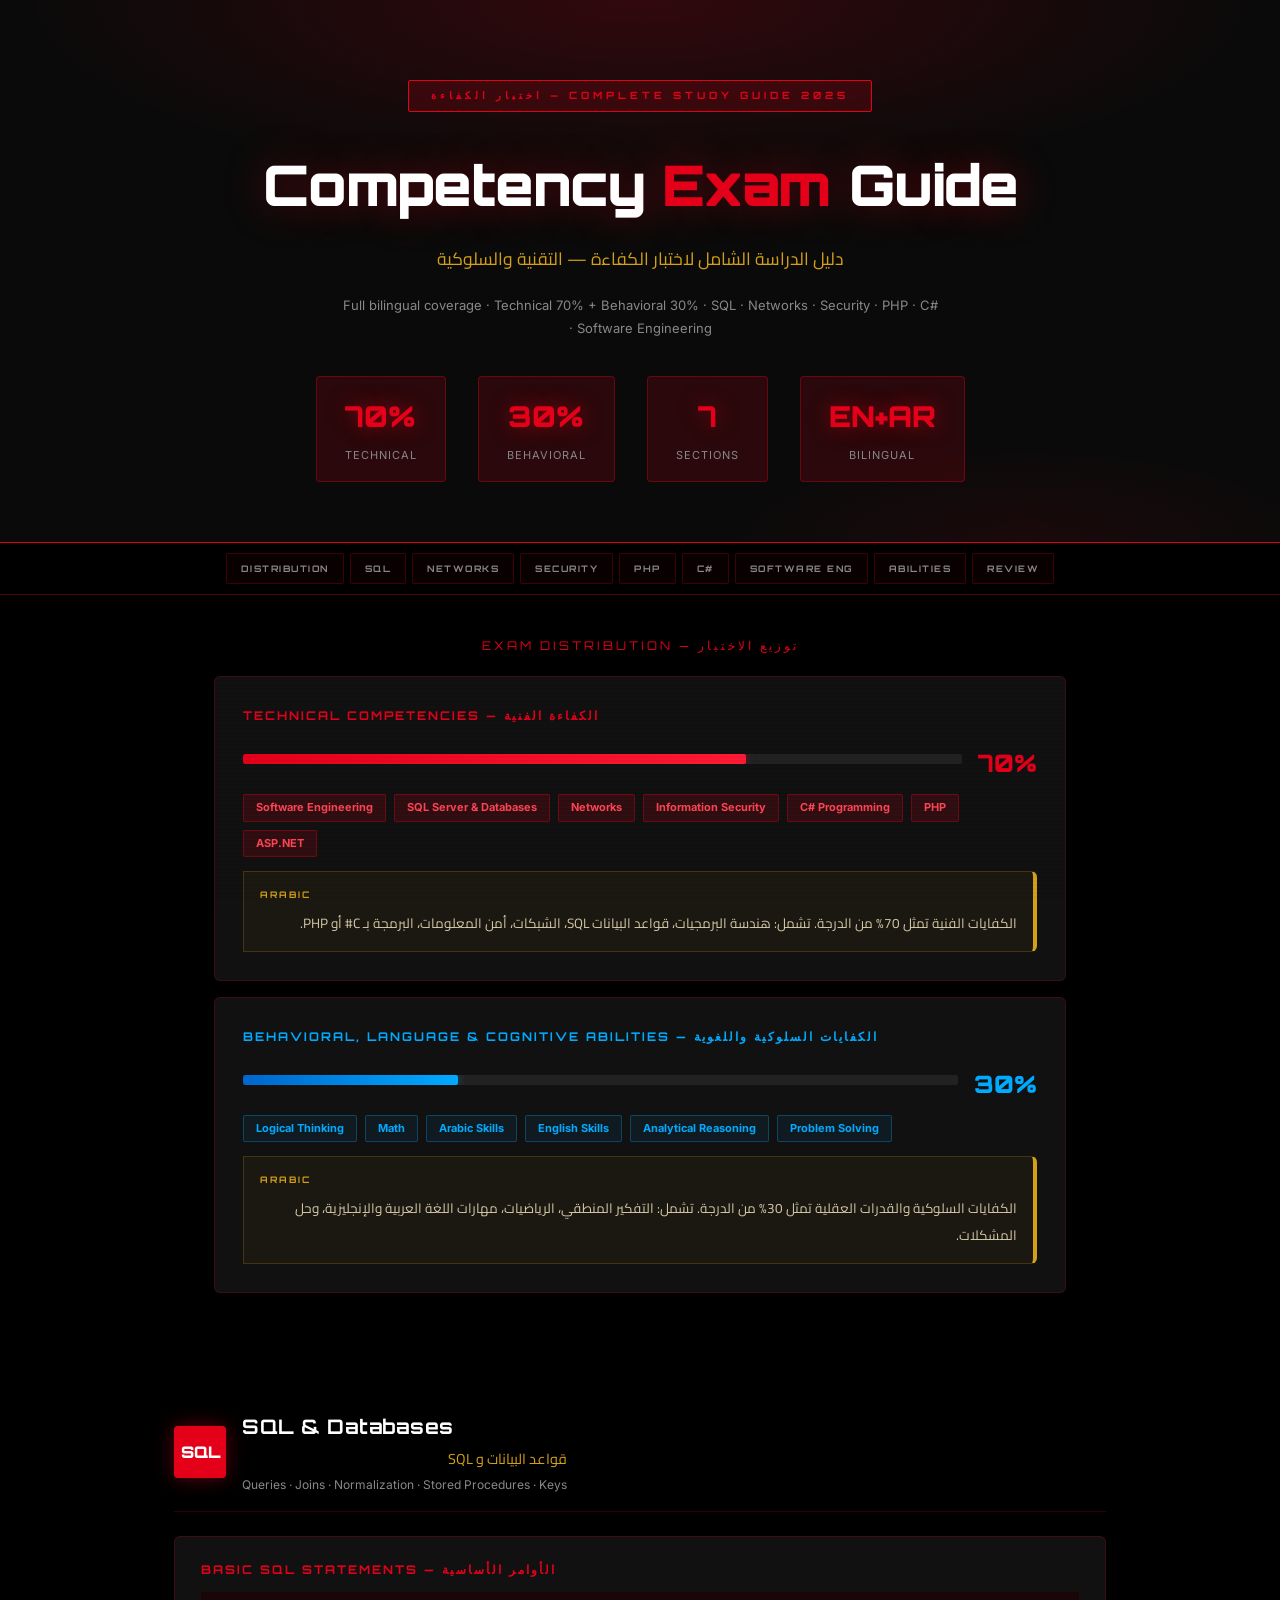
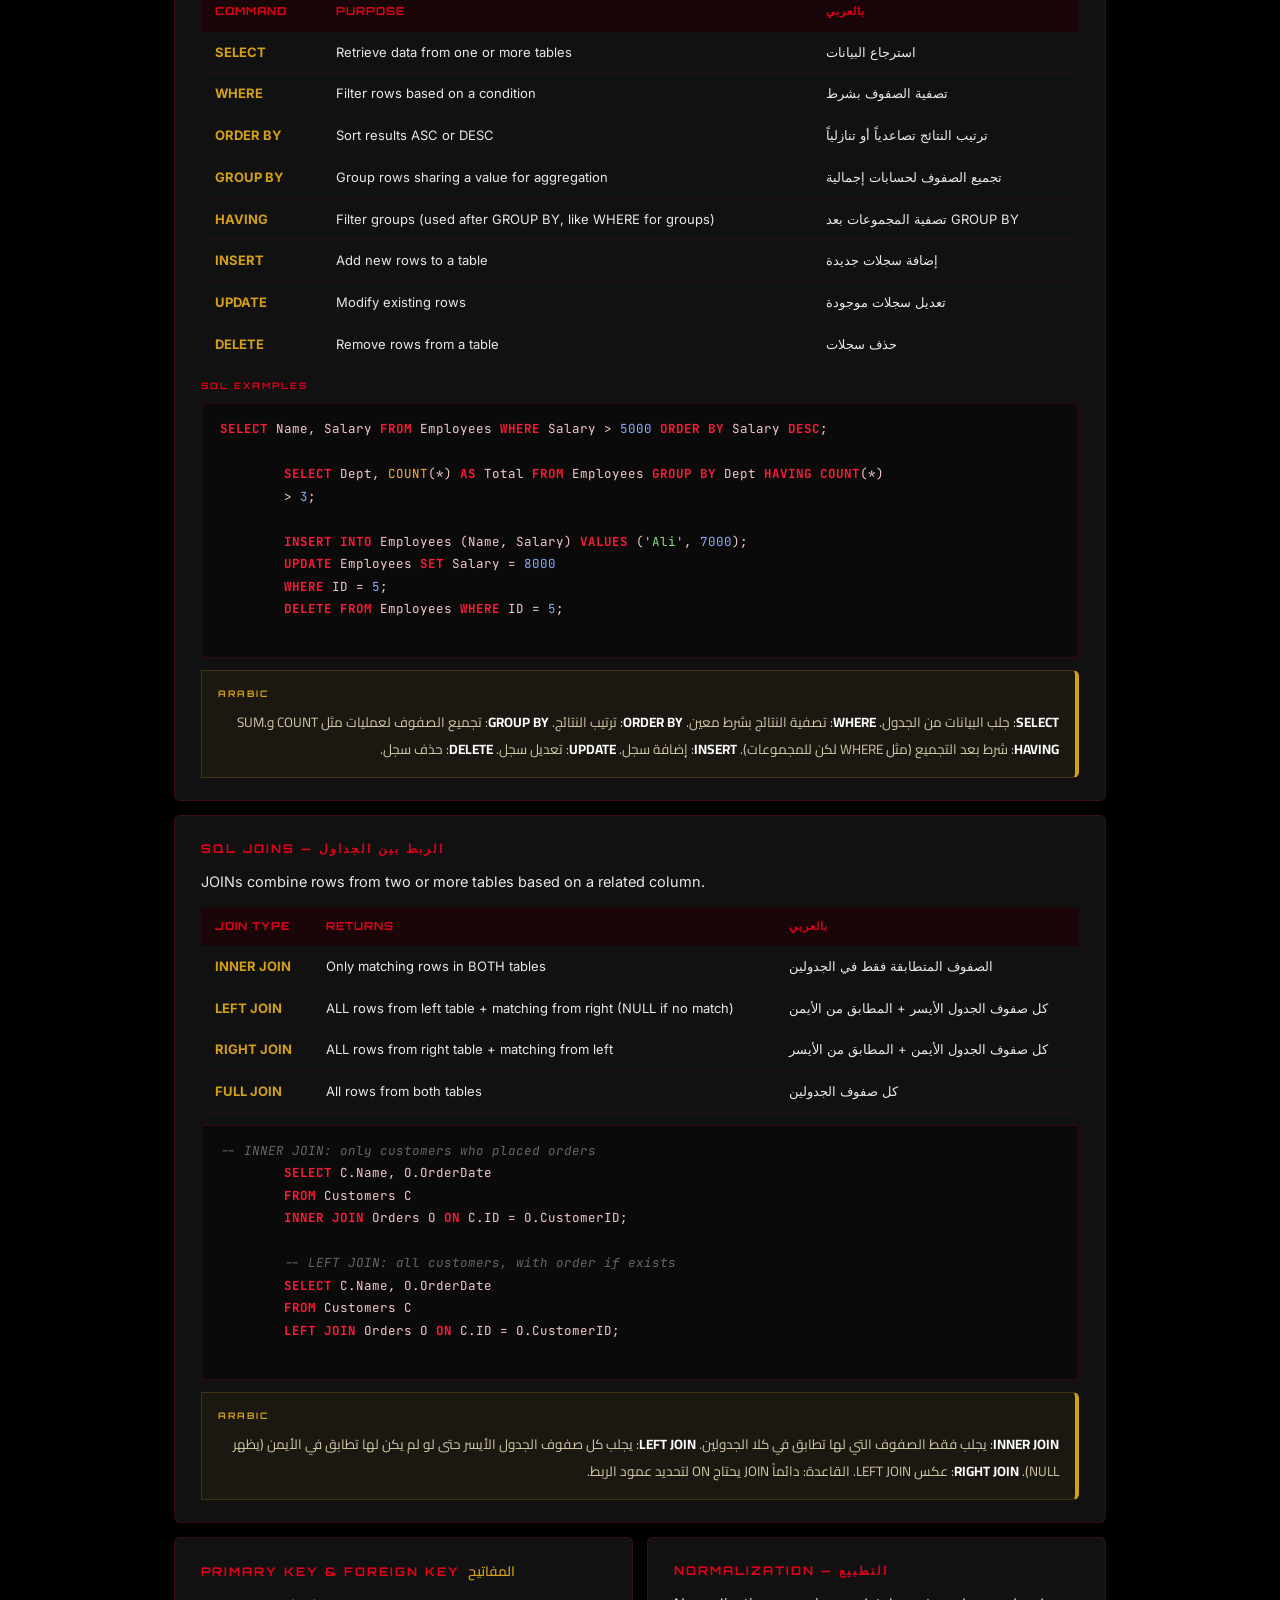
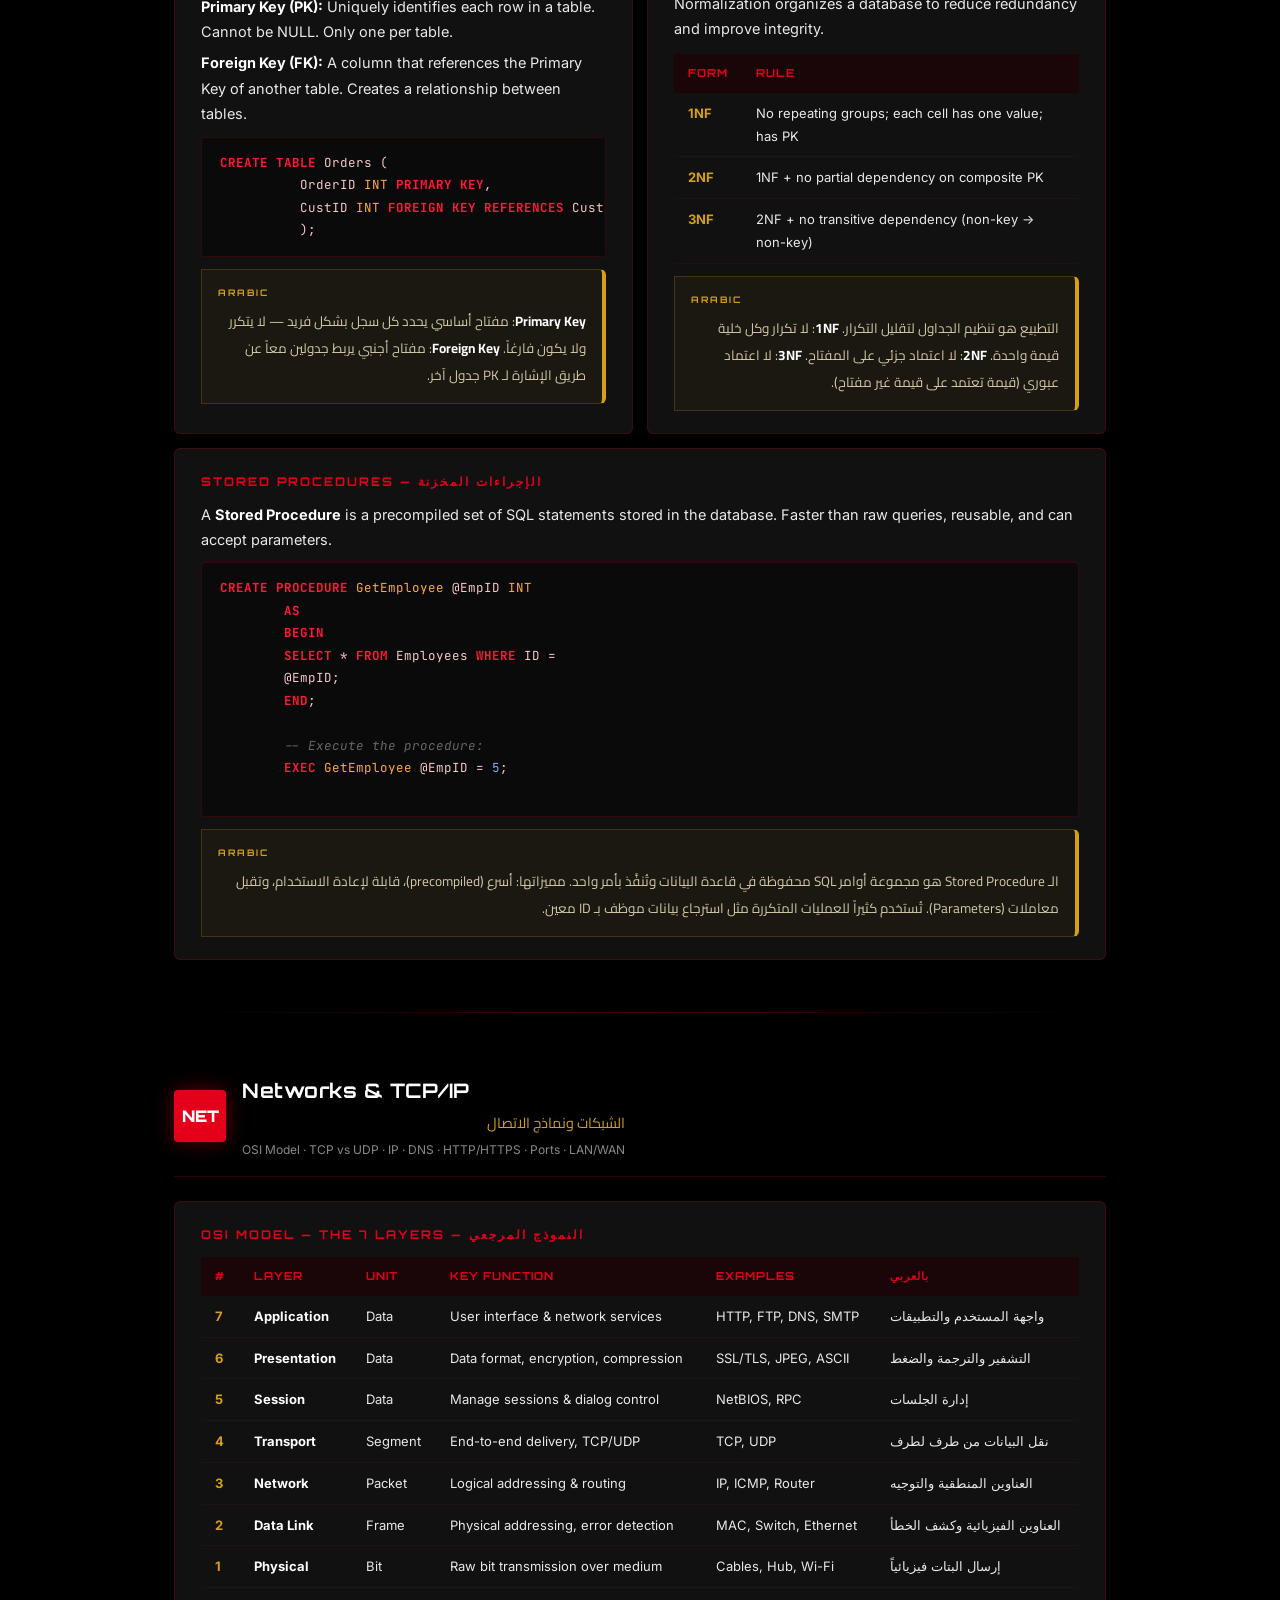
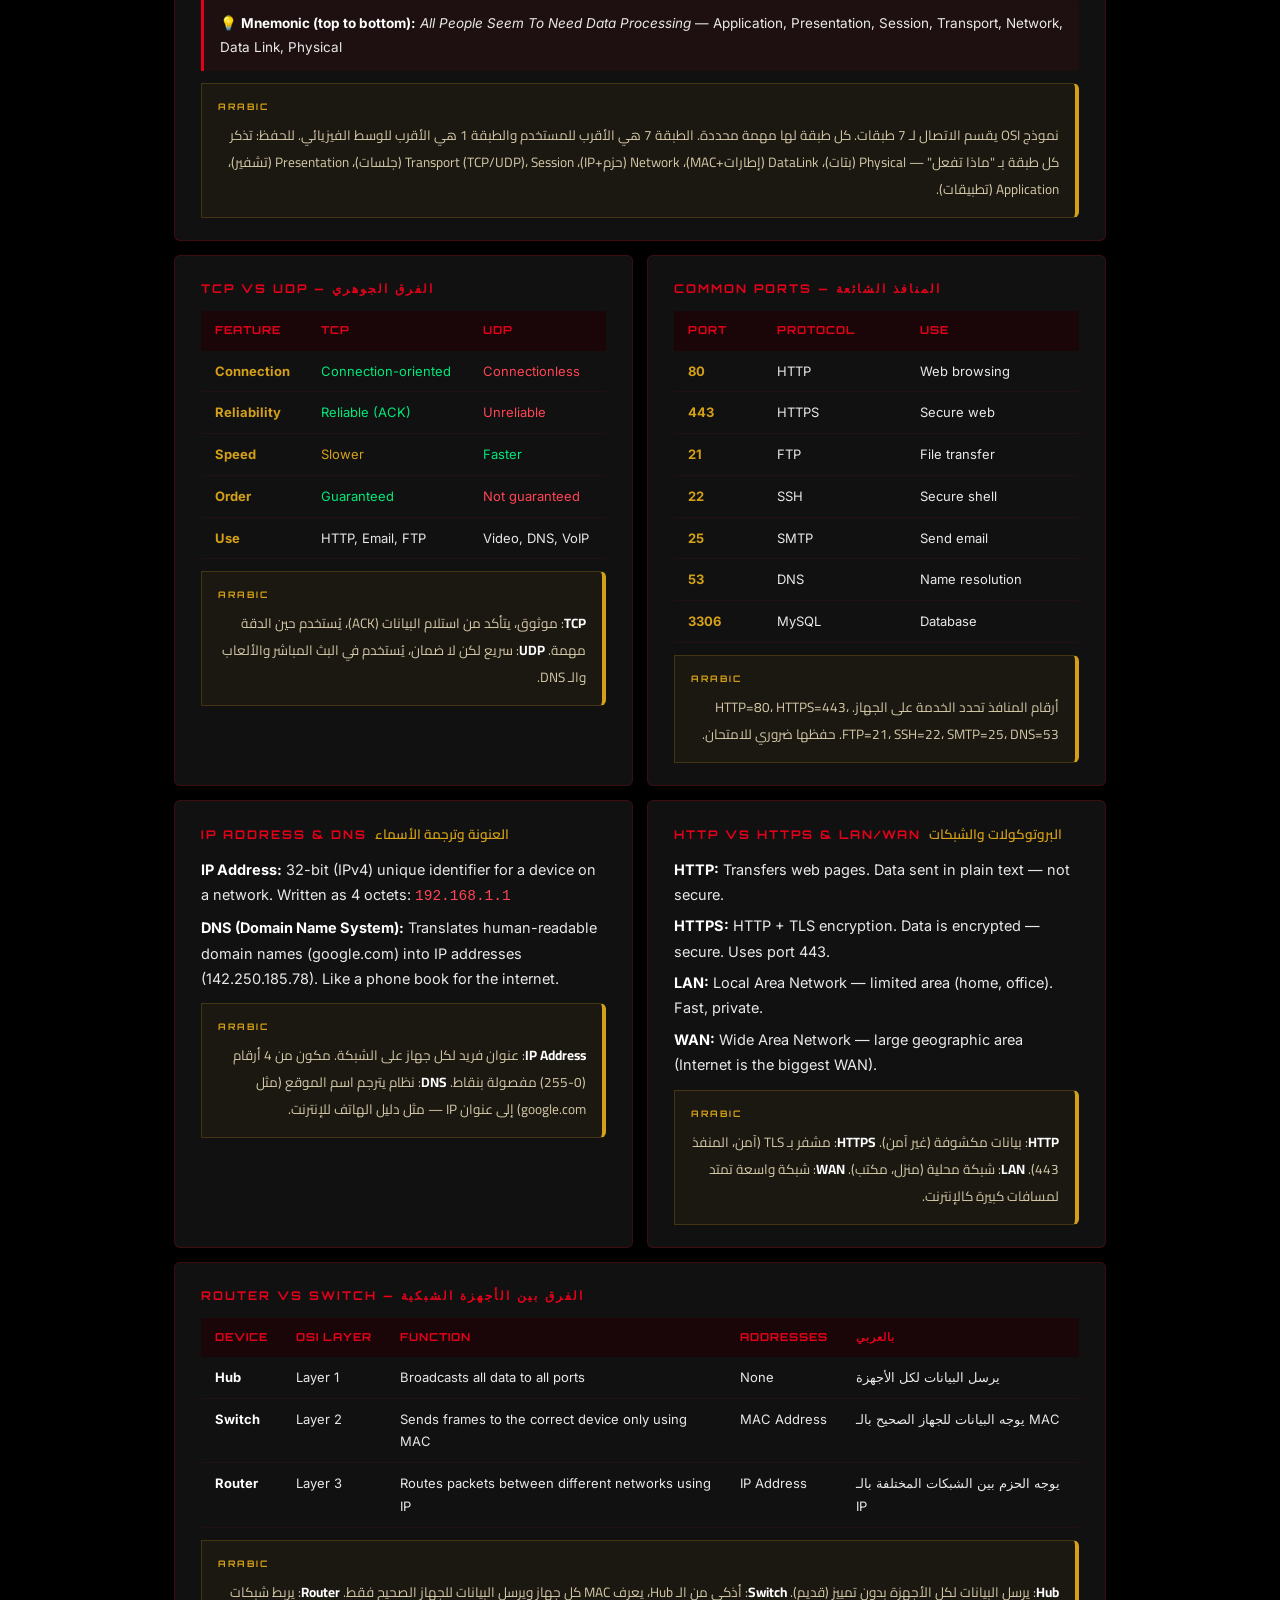
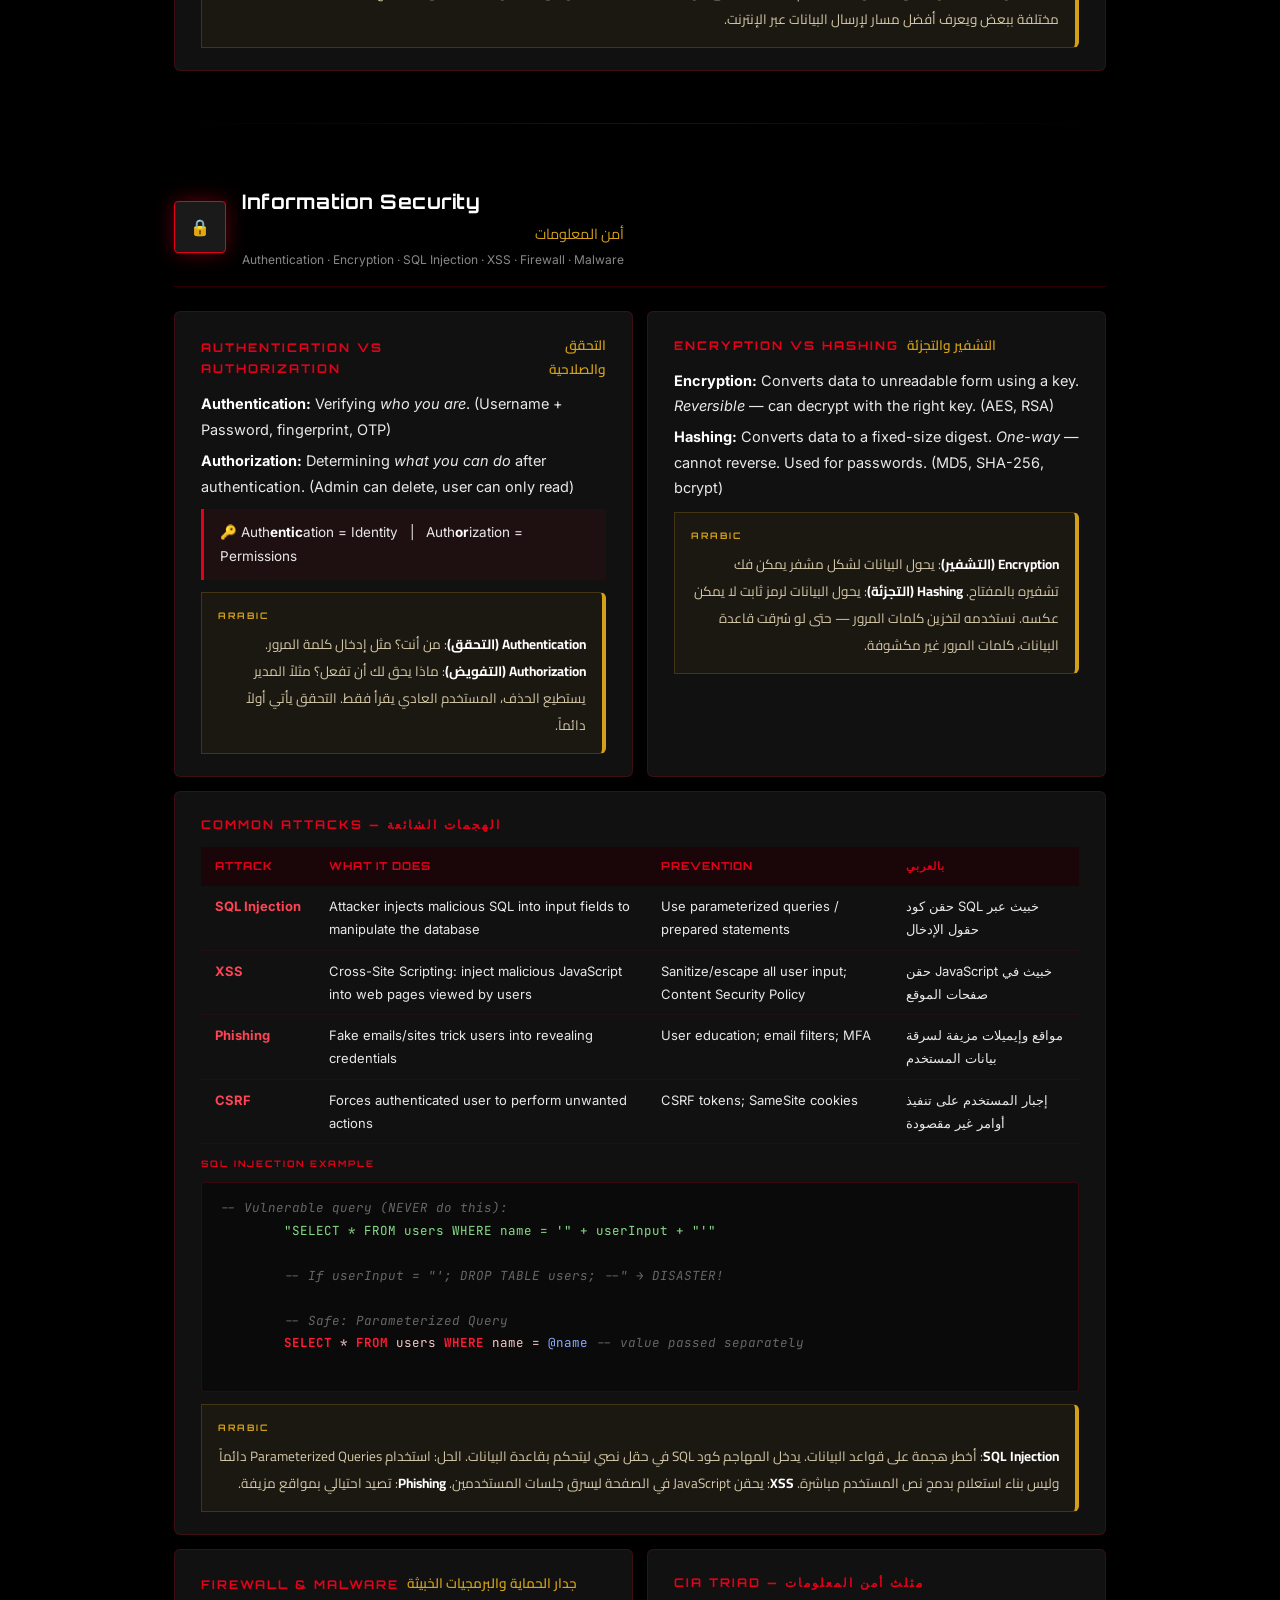
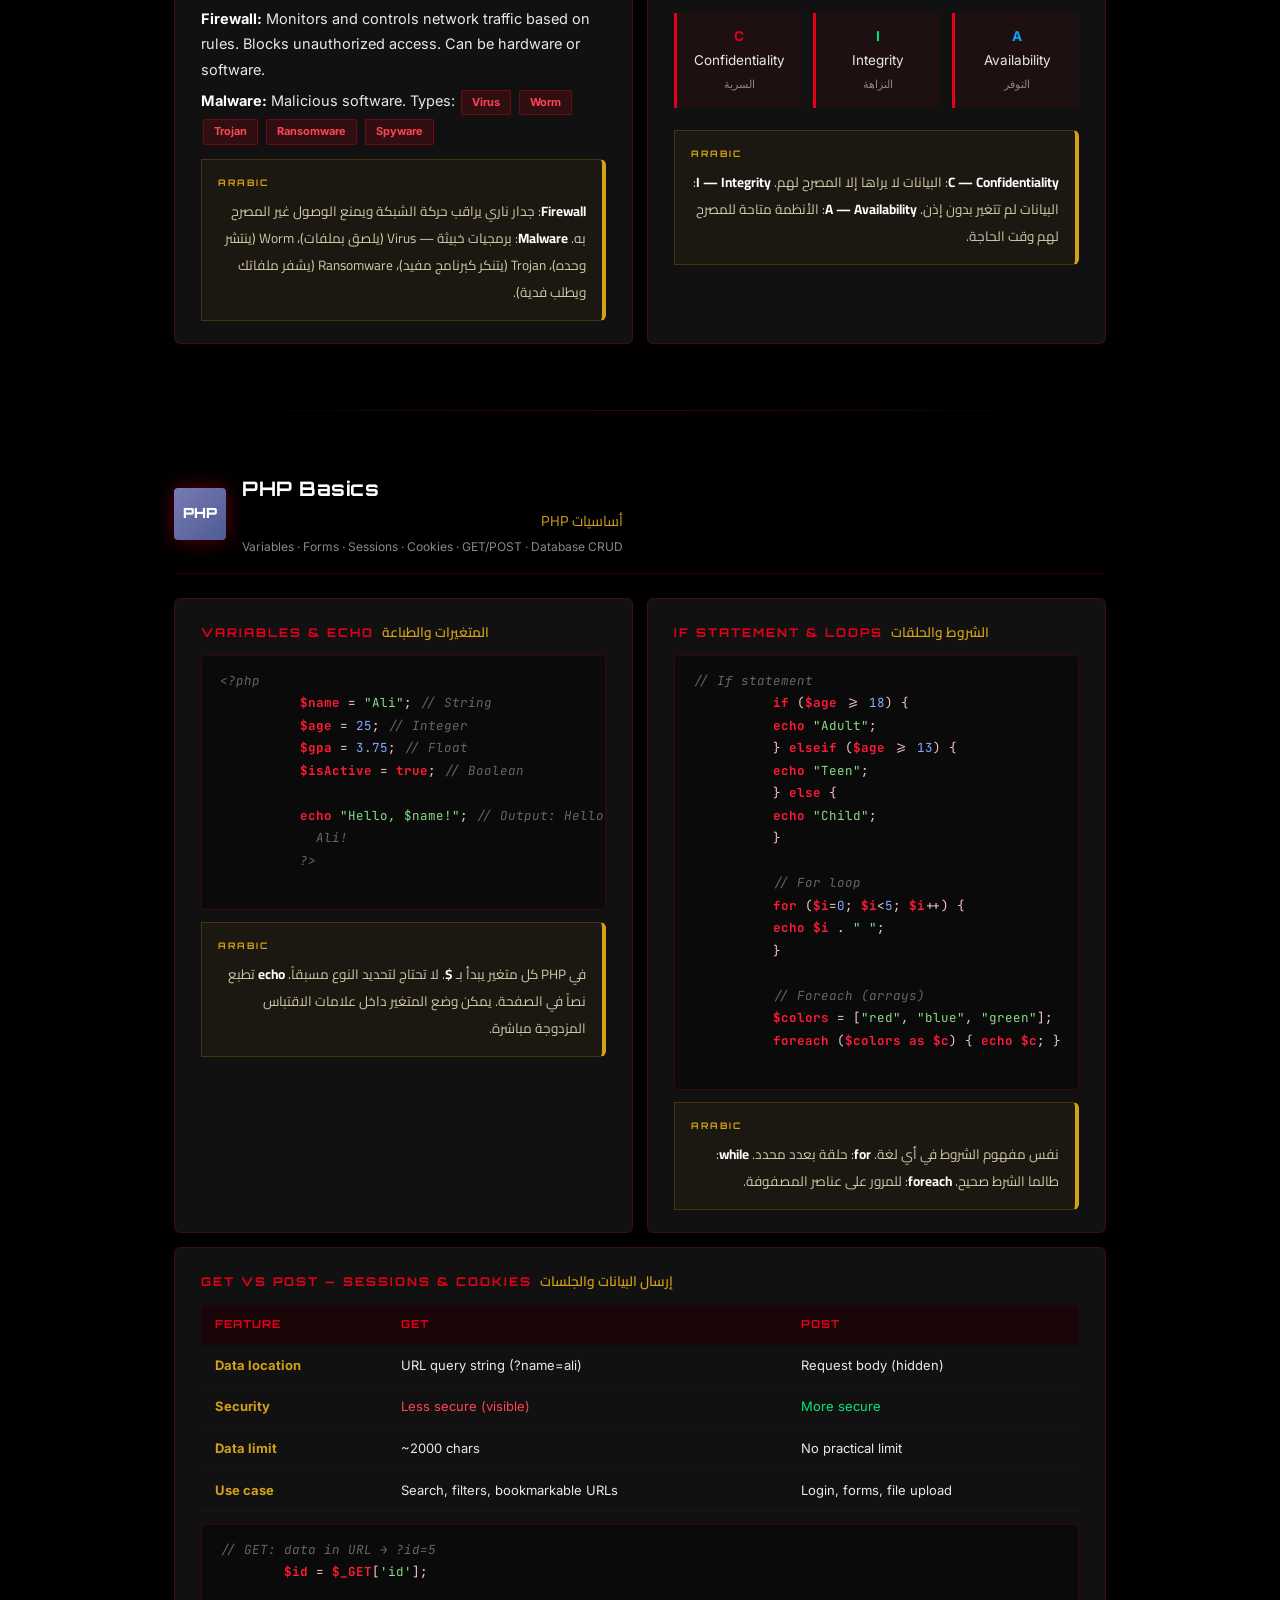
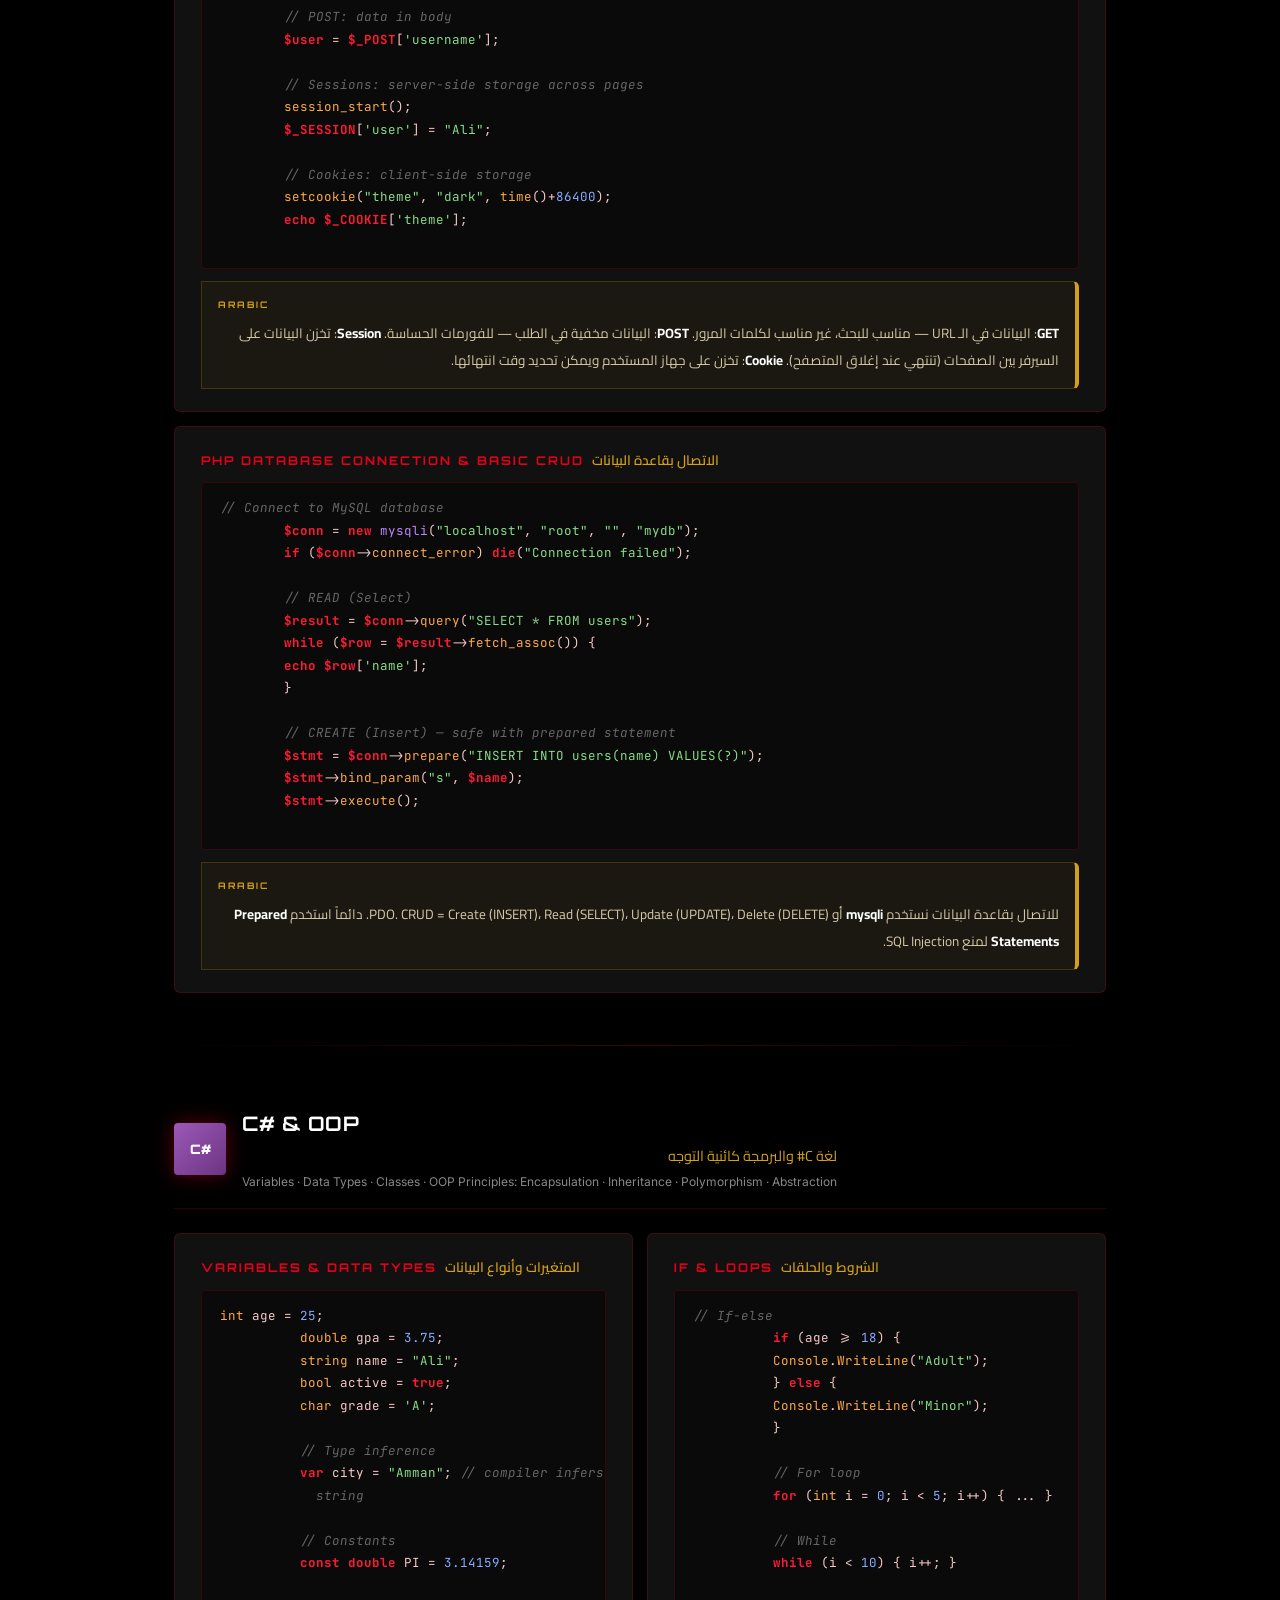
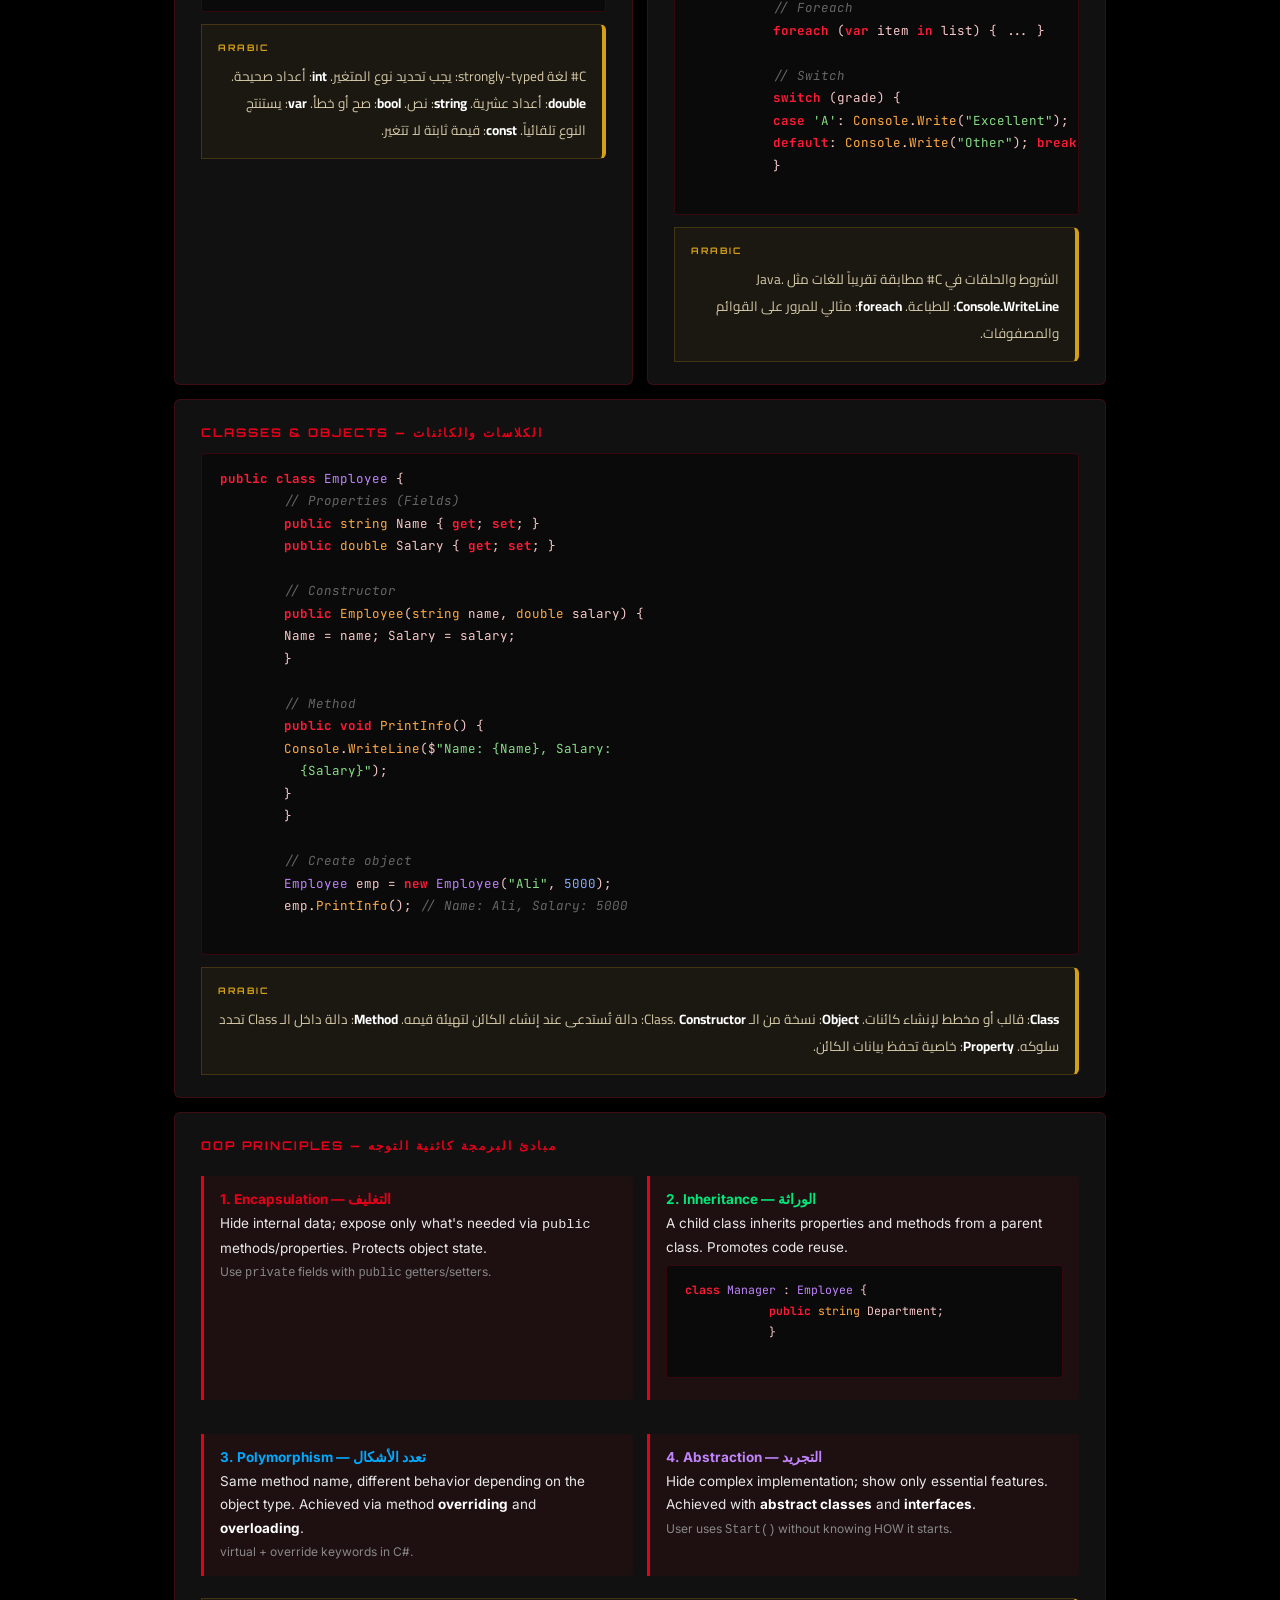
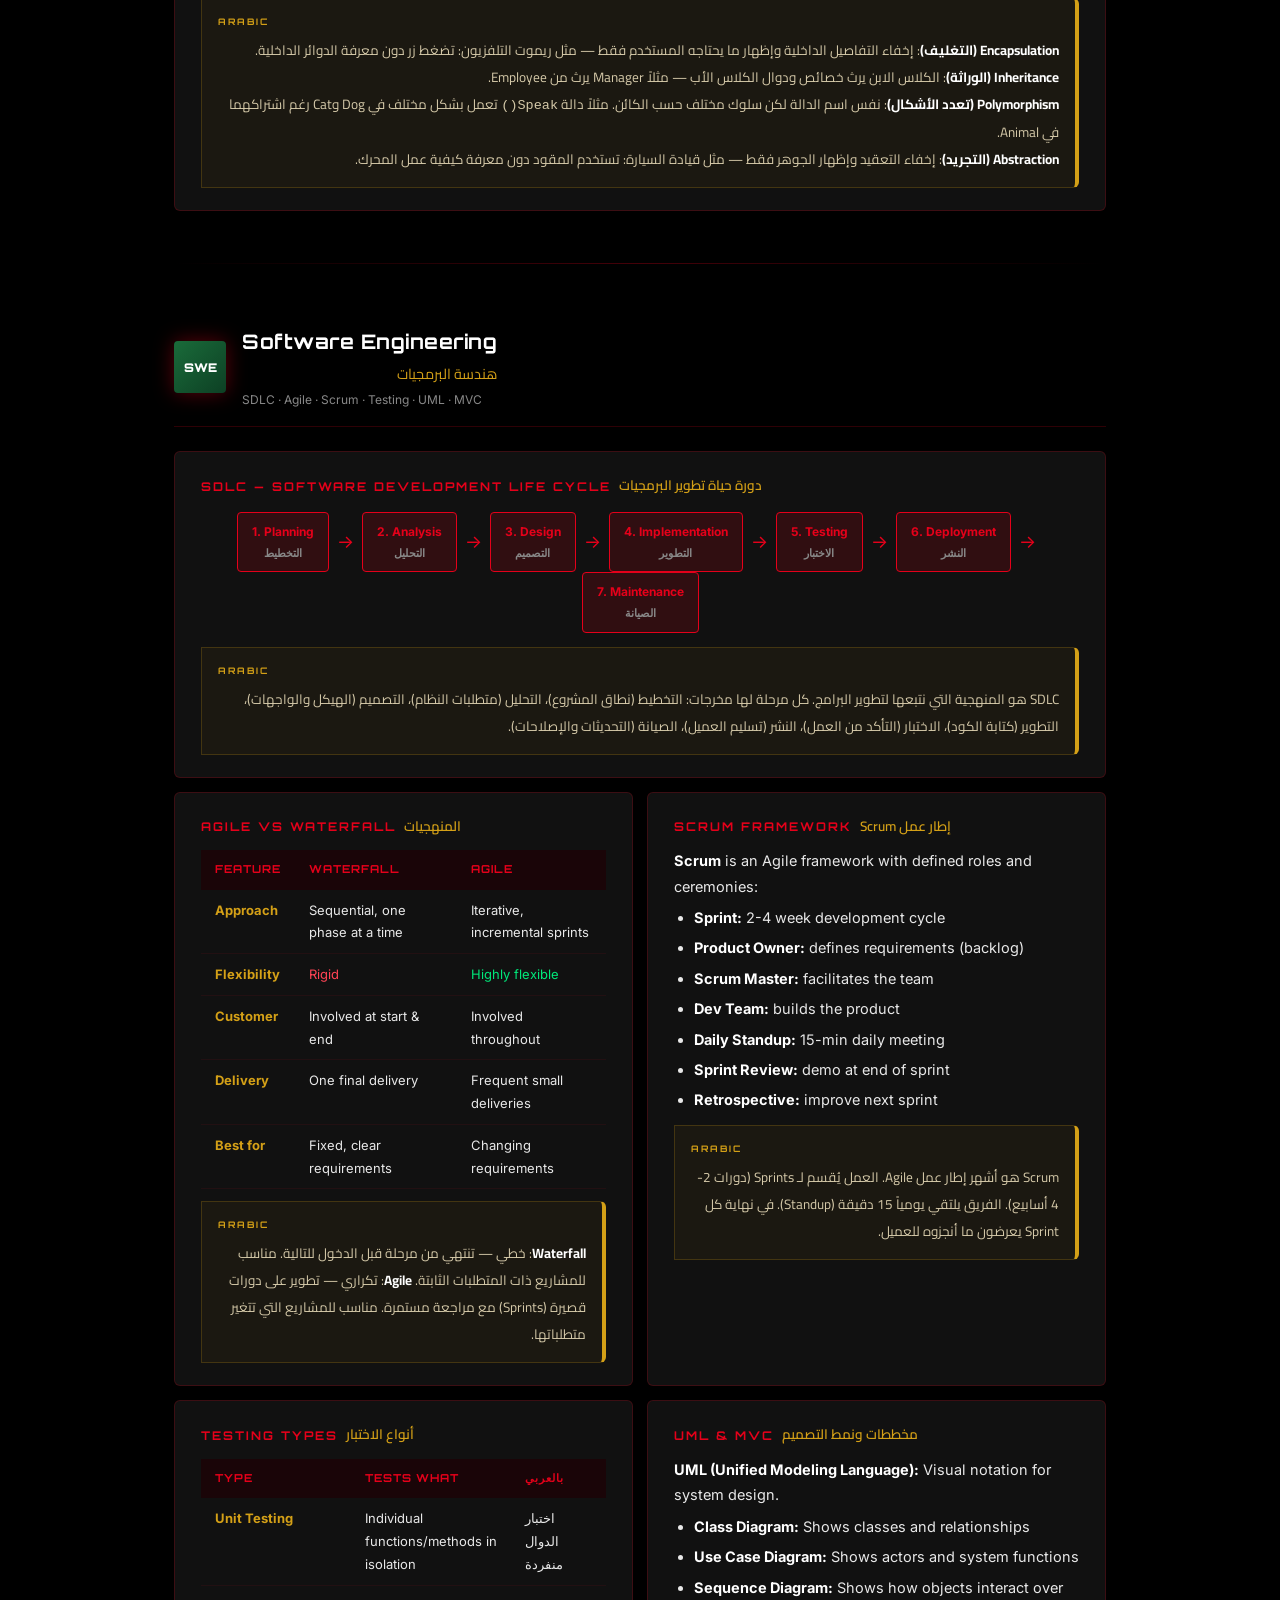
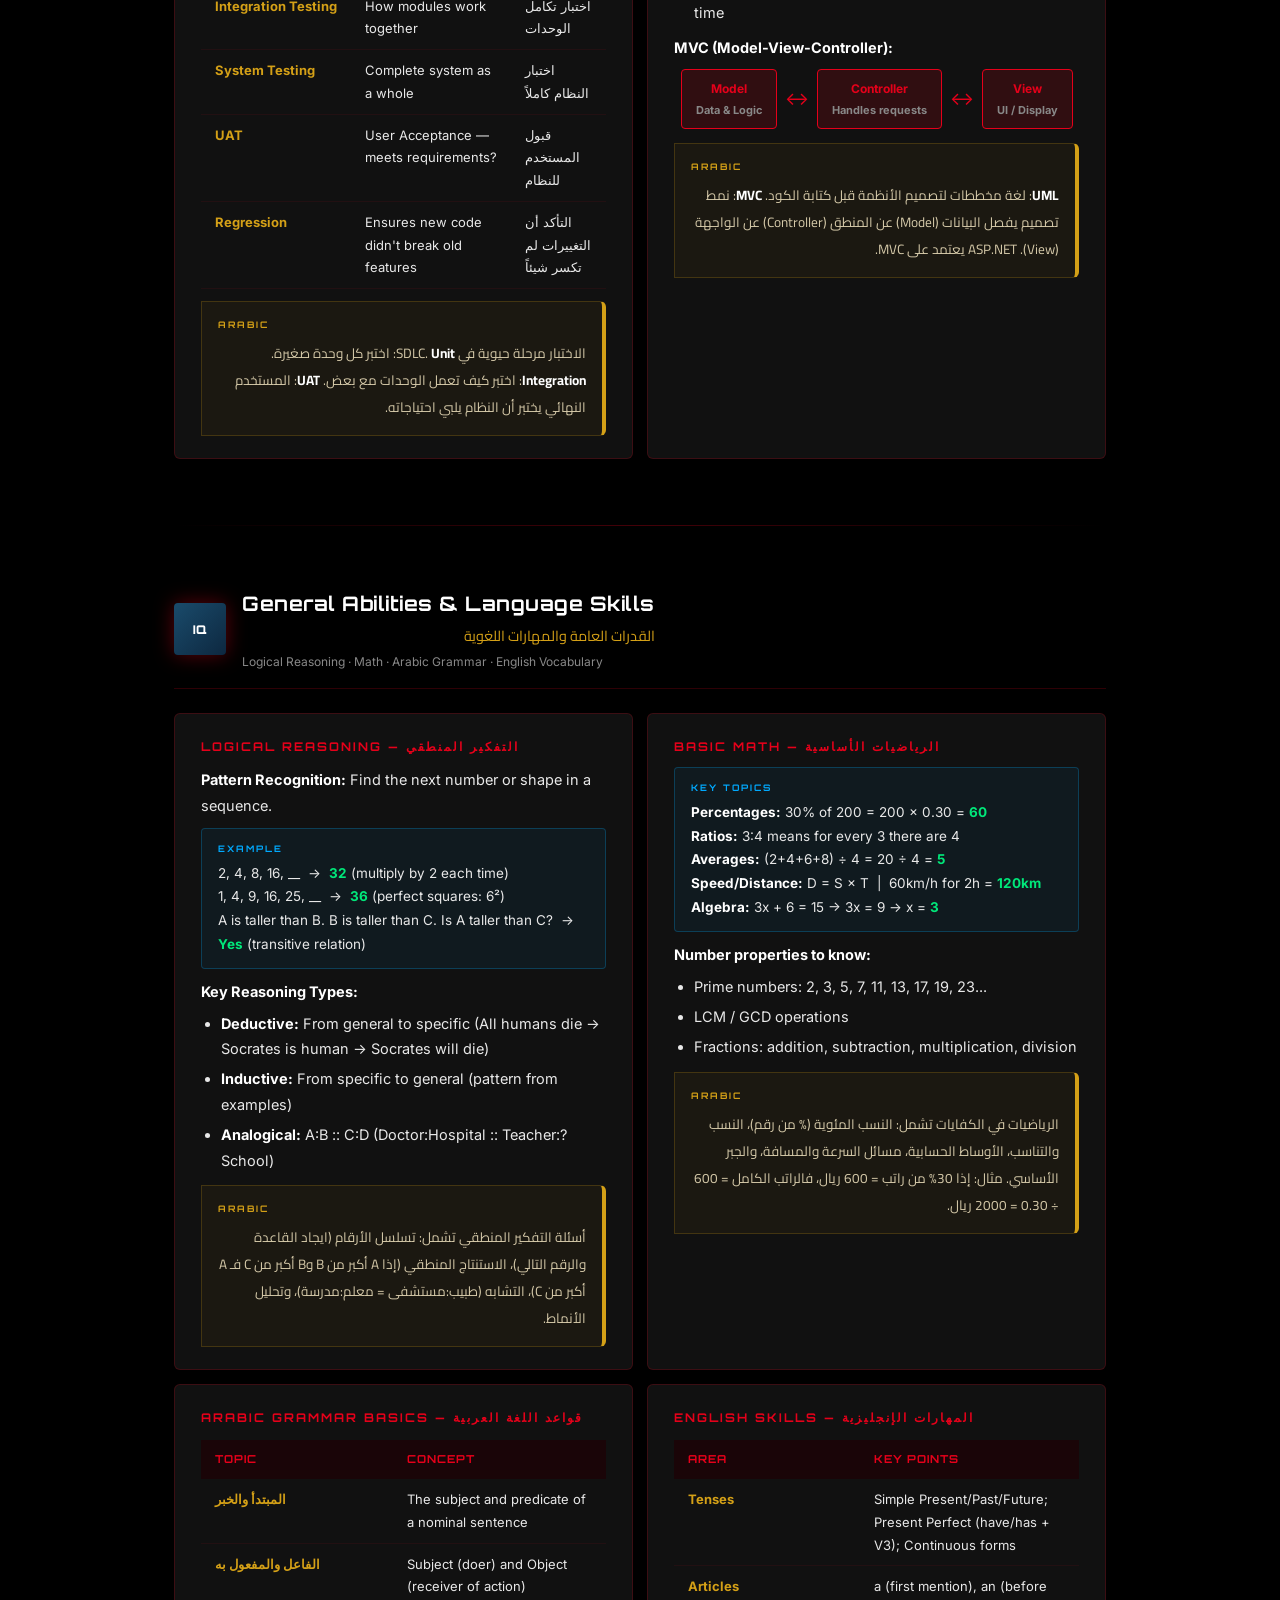
==== commit 5cb8eead: "Add files via upload" ====
--- a/competency_exam_guide.html
+++ b/competency_exam_guide.html
@@ -1,1345 +1,2350 @@
 <!DOCTYPE html>
 <html lang="en" dir="ltr">
+
 <head>
-<meta charset="UTF-8">
-<meta name="viewport" content="width=device-width, initial-scale=1.0">
-<title> Competency Exam — Complete Study Guide</title>
-<link href="https://fonts.googleapis.com/css2?family=Orbitron:wght@400;600;700;900&family=Cairo:wght@300;400;600;700;900&family=JetBrains+Mono:wght@400;600&family=Inter:wght@300;400;500;600;700&display=swap" rel="stylesheet">
-<style>
-:root {
-  --black: #000000;
-  --dark1: #0a0a0a;
-  --dark2: #111111;
-  --dark3: #1a1a1a;
-  --dark4: #222222;
-  --red: #e5001a;
-  --red2: #ff1a35;
-  --red3: #ff4455;
-  --red-dim: rgba(229,0,26,.15);
-  --red-border: rgba(229,0,26,.35);
-  --red-glow: rgba(229,0,26,.08);
-  --gold: #d4a017;
-  --gold-dim: rgba(212,160,23,.12);
-  --text: #e8e8e8;
-  --muted: #888;
-  --muted2: #666;
-  --card: rgba(20,20,20,.95);
-  --border: rgba(229,0,26,.2);
-  --green: #00e87a;
-  --blue: #00aaff;
-  --purple: #c084fc;
-}
-* { margin:0; padding:0; box-sizing:border-box; }
-html { scroll-behavior: smooth; }
-body {
-  font-family: Inter, sans-serif;
-  background: var(--black);
-  color: var(--text);
-  line-height: 1.75;
-  font-size: 14.5px;
-  cursor: default;
-}
-/* ---- SCANLINE OVERLAY ---- */
-body::before {
-  content:'';
-  position:fixed;
-  inset:0;
-  background: repeating-linear-gradient(0deg, transparent, transparent 2px, rgba(0,0,0,.03) 2px, rgba(0,0,0,.03) 4px);
-  pointer-events:none;
-  z-index:0;
-}
-/* ---- HERO ---- */
-.hero {
-  position: relative;
-  background: var(--dark1);
-  padding: 80px 40px 60px;
-  text-align: center;
-  overflow: hidden;
-  border-bottom: 1px solid var(--red);
-}
-.hero::before {
-  content:'';
-  position:absolute;
-  inset:0;
-  background:
-    radial-gradient(ellipse 70% 50% at 50% 0%, rgba(229,0,26,.18), transparent 70%),
-    radial-gradient(ellipse 40% 30% at 80% 100%, rgba(229,0,26,.08), transparent 60%);
-  pointer-events:none;
-}
-.hero-badge {
-  display:inline-block;
-  font-family: Orbitron, sans-serif;
-  font-size:10px;
-  font-weight:700;
-  letter-spacing:4px;
-  text-transform:uppercase;
-  color:var(--red);
-  border:1px solid var(--red);
-  padding:6px 22px;
-  border-radius:2px;
-  margin-bottom:24px;
-  position:relative;
-  background: var(--red-dim);
-}
-.hero h1 {
-  font-family: Orbitron, sans-serif;
-  font-size: clamp(1.8rem, 5vw, 3.5rem);
-  font-weight: 900;
-  color: #fff;
-  letter-spacing: -1px;
-  margin-bottom: 10px;
-  position:relative;
-  text-shadow: 0 0 40px rgba(229,0,26,.4);
-}
-.hero h1 span { color: var(--red); }
-.hero .ar-sub {
-  font-family: Cairo, sans-serif;
-  font-size: 1.1rem;
-  color: var(--gold);
-  direction:rtl;
-  margin-bottom: 20px;
-  position:relative;
-}
-.hero p { color:var(--muted); font-size:13px; max-width:600px; margin:0 auto; position:relative; }
-.hero-stats {
-  display:flex;
-  justify-content:center;
-  gap:32px;
-  margin-top:36px;
-  flex-wrap:wrap;
-  position:relative;
-}
-.hero-stat {
-  text-align:center;
-  background:var(--red-dim);
-  border:1px solid var(--red-border);
-  border-radius:4px;
-  padding:14px 28px;
-  min-width:120px;
-}
-.hero-stat .val {
-  font-family:Orbitron,sans-serif;
-  font-size:1.8rem;
-  font-weight:900;
-  color:var(--red);
-  display:block;
-  text-shadow: 0 0 20px rgba(229,0,26,.5);
-}
-.hero-stat .lbl { font-size:11px; color:var(--muted); text-transform:uppercase; letter-spacing:1px; }
-
-/* ---- NAV ---- */
-.sticky-nav {
-  position:sticky;
-  top:0;
-  z-index:999;
-  background:rgba(0,0,0,.97);
-  border-bottom:1px solid var(--red-border);
-  padding:10px 20px;
-  display:flex;
-  gap:6px;
-  justify-content:center;
-  flex-wrap:wrap;
-  backdrop-filter:blur(12px);
-}
-.sticky-nav a {
-  text-decoration:none;
-  color:var(--muted);
-  font-family:Orbitron,sans-serif;
-  font-size:9px;
-  font-weight:700;
-  letter-spacing:1.5px;
-  text-transform:uppercase;
-  border:1px solid rgba(229,0,26,.25);
-  background:rgba(229,0,26,.04);
-  padding:7px 14px;
-  border-radius:2px;
-  transition:.2s;
-}
-.sticky-nav a:hover {
-  color:#fff;
-  background:var(--red);
-  border-color:var(--red);
-  box-shadow: 0 0 16px rgba(229,0,26,.4);
-}
-
-/* ---- DISTRIBUTION BAR ---- */
-.dist-section {
-  max-width:900px;
-  margin:40px auto 0;
-  padding:0 24px;
-}
-.dist-card {
-  background:var(--dark2);
-  border:1px solid var(--border);
-  border-radius:6px;
-  padding:28px;
-  margin-bottom:16px;
-}
-.dist-title {
-  font-family:Orbitron,sans-serif;
-  font-size:12px;
-  font-weight:700;
-  letter-spacing:2px;
-  color:var(--red);
-  text-transform:uppercase;
-  margin-bottom:16px;
-}
-.progress-bar { background:var(--dark4); border-radius:2px; height:10px; margin-bottom:8px; overflow:hidden; }
-.progress-fill {
-  height:100%;
-  border-radius:2px;
-  background:linear-gradient(90deg, var(--red), var(--red2));
-  box-shadow: 0 0 10px rgba(229,0,26,.5);
-  animation: fillAnim 1.2s ease-out forwards;
-  transform-origin:left;
-}
-@keyframes fillAnim { from { width:0 } }
-.progress-fill.blue { background:linear-gradient(90deg,#0066cc,#00aaff); box-shadow:0 0 10px rgba(0,170,255,.4); }
-.dist-pct { font-family:Orbitron,sans-serif; font-size:1.5rem; font-weight:900; color:var(--red); }
-.dist-pct.blue { color:var(--blue); }
-.dist-topics { display:flex; gap:8px; flex-wrap:wrap; margin-top:10px; }
-.topic-tag {
-  font-size:11px;
-  font-weight:700;
-  padding:3px 12px;
-  border-radius:2px;
-  border:1px solid var(--red-border);
-  color:var(--red3);
-  background:var(--red-dim);
-  font-family:Inter,sans-serif;
-}
-.topic-tag.b { border-color:rgba(0,170,255,.3); color:var(--blue); background:rgba(0,170,255,.07); }
-
-/* ---- MAIN CONTAINER ---- */
-.container { max-width:980px; margin:0 auto; padding:40px 24px 100px; position:relative; z-index:1; }
-
-/* ---- SECTION HEADER ---- */
-.sec-header {
-  display:flex;
-  align-items:center;
-  gap:16px;
-  margin:60px 0 24px;
-  padding-bottom:16px;
-  border-bottom:1px solid var(--border);
-}
-.sec-icon {
-  width:52px; height:52px;
-  background:var(--red);
-  border-radius:4px;
-  display:flex;
-  align-items:center;
-  justify-content:center;
-  font-family:Orbitron,sans-serif;
-  font-weight:900;
-  font-size:16px;
-  color:#fff;
-  flex-shrink:0;
-  box-shadow: 0 0 20px rgba(229,0,26,.4);
-}
-.sec-info h2 {
-  font-family:Orbitron,sans-serif;
-  font-size:1.25rem;
-  font-weight:700;
-  color:#fff;
-  letter-spacing:.5px;
-}
-.sec-info .ar {
-  font-family:Cairo,sans-serif;
-  font-size:.9rem;
-  color:var(--gold);
-  direction:rtl;
-  text-align:right;
-  margin-top:2px;
-}
-.sec-info .desc { font-size:12px; color:var(--muted); margin-top:3px; }
-
-/* ---- CARD ---- */
-.card {
-  background:var(--dark2);
-  border:1px solid var(--border);
-  border-radius:6px;
-  padding:22px 26px;
-  margin-bottom:14px;
-  transition:border-color .25s, box-shadow .25s, transform .2s;
-  position:relative;
-  overflow:hidden;
-}
-.card::before {
-  content:'';
-  position:absolute;
-  left:0; top:0; bottom:0;
-  width:3px;
-  background:var(--red);
-  opacity:0;
-  transition:.25s;
-}
-.card:hover {
-  border-color:var(--red);
-  box-shadow:0 0 24px rgba(229,0,26,.12), inset 0 0 40px rgba(229,0,26,.03);
-  transform:translateX(4px);
-}
-.card:hover::before { opacity:1; }
-.card-title {
-  font-family:Orbitron,sans-serif;
-  font-size:.75rem;
-  font-weight:700;
-  color:var(--red);
-  letter-spacing:2px;
-  text-transform:uppercase;
-  margin-bottom:10px;
-  display:flex;
-  align-items:center;
-  gap:8px;
-}
-.card-title .ar {
-  font-family:Cairo,sans-serif;
-  font-size:.85rem;
-  color:var(--gold);
-  font-weight:600;
-  direction:rtl;
-  text-transform:none;
-  letter-spacing:0;
-}
-.card p { margin-bottom:6px; color:var(--text); }
-.card li { margin-bottom:5px; }
-.card ul,.card ol { padding-left:20px; }
-b,strong { color:#fff; }
-
-/* ---- CODE BLOCK ---- */
-.code {
-  background:#0a0a0a;
-  border:1px solid rgba(229,0,26,.2);
-  border-radius:4px;
-  padding:14px 18px;
-  margin:10px 0;
-  font-family:'JetBrains Mono',monospace;
-  font-size:12.5px;
-  color:#f8c8c8;
-  direction:ltr;
-  overflow-x:auto;
-  white-space:pre;
-  line-height:1.8;
-}
-.code .kw { color:var(--red2); font-weight:700; }
-.code .fn { color:#ffaa44; }
-.code .str { color:#88dd88; }
-.code .cm { color:var(--muted2); font-style:italic; }
-.code .num { color:#88aaff; }
-.code .cl { color:var(--purple); }
-.code-label {
-  font-size:9px;
-  font-weight:700;
-  color:var(--red);
-  letter-spacing:2px;
-  text-transform:uppercase;
-  margin-bottom:6px;
-  font-family:Orbitron,sans-serif;
-}
-
-/* ---- ARABIC BOX ---- */
-.ar-box {
-  background:rgba(212,160,23,.05);
-  border:1px solid rgba(212,160,23,.22);
-  border-right:4px solid var(--gold);
-  border-radius:0 6px 6px 0;
-  padding:14px 16px;
-  margin-top:12px;
-  direction:rtl;
-  text-align:right;
-  font-family:Cairo,sans-serif;
-  font-size:13.5px;
-  color:#d4c8a8;
-  line-height:2;
-}
-.ar-label {
-  font-size:9px;
-  font-weight:700;
-  color:var(--gold);
-  letter-spacing:2px;
-  text-transform:uppercase;
-  margin-bottom:6px;
-  direction:ltr;
-  text-align:left;
-  font-family:Orbitron,sans-serif;
-}
-
-/* ---- HIGHLIGHT / NOTE ---- */
-.hl {
-  background:rgba(229,0,26,.06);
-  border-left:3px solid var(--red);
-  border-radius:0 4px 4px 0;
-  padding:12px 16px;
-  margin:10px 0;
-  font-size:13.5px;
-}
-.note {
-  background:rgba(0,170,255,.06);
-  border:1px solid rgba(0,170,255,.25);
-  border-radius:4px;
-  padding:12px 16px;
-  margin:10px 0;
-  font-size:13.5px;
-}
-.note-lbl {
-  font-size:9px;
-  font-weight:700;
-  color:var(--blue);
-  letter-spacing:2px;
-  text-transform:uppercase;
-  margin-bottom:5px;
-  font-family:Orbitron,sans-serif;
-}
-
-/* ---- TABLE ---- */
-.tw { overflow-x:auto; margin:12px 0; }
-table { width:100%; border-collapse:collapse; font-size:13px; }
-thead th {
-  background:#1a0508;
-  color:var(--red);
-  padding:10px 14px;
-  text-align:left;
-  font-weight:700;
-  font-size:11px;
-  letter-spacing:1px;
-  text-transform:uppercase;
-  font-family:Orbitron,sans-serif;
-  white-space:nowrap;
-}
-tbody tr { border-bottom:1px solid rgba(229,0,26,.08); }
-tbody tr:hover { background:var(--red-glow); }
-tbody td { padding:9px 14px; vertical-align:top; }
-tbody td:first-child { font-weight:700; color:var(--gold); white-space:nowrap; }
-
-/* ---- GRID ---- */
-.g2 { display:grid; grid-template-columns:1fr 1fr; gap:14px; }
-.g3 { display:grid; grid-template-columns:1fr 1fr 1fr; gap:12px; }
-@media(max-width:640px){ .g2,.g3{ grid-template-columns:1fr } .hero h1{ font-size:1.8rem } .container{padding:28px 14px 80px} .card{padding:16px} .sec-header{flex-direction:column;align-items:flex-start} }
-
-/* ---- TAG ---- */
-.tag {
-  display:inline-block;
-  border:1px solid var(--red-border);
-  color:var(--red3);
-  background:var(--red-dim);
-  border-radius:2px;
-  padding:2px 10px;
-  font-size:11px;
-  font-weight:700;
-  margin:2px;
-  font-family:Inter,sans-serif;
-}
-.tag.g { border-color:rgba(0,232,122,.3); color:var(--green); background:rgba(0,232,122,.07); }
-.tag.b { border-color:rgba(0,170,255,.3); color:var(--blue); background:rgba(0,170,255,.07); }
-.tag.p { border-color:rgba(192,132,252,.3); color:var(--purple); background:rgba(192,132,252,.07); }
-.tag.y { border-color:rgba(212,160,23,.3); color:var(--gold); background:var(--gold-dim); }
-
-/* ---- FLOW ---- */
-.flow { display:flex; align-items:center; justify-content:center; flex-wrap:wrap; gap:0; margin:14px 0; overflow-x:auto; }
-.fbox {
-  background:var(--dark3);
-  border:1px solid var(--border);
-  border-radius:4px;
-  padding:8px 14px;
-  font-size:12px;
-  font-weight:700;
-  text-align:center;
-  white-space:nowrap;
-}
-.fbox.r { border-color:var(--red); color:var(--red); background:var(--red-dim); }
-.fbox.g { border-color:rgba(0,232,122,.4); color:var(--green); background:rgba(0,232,122,.07); }
-.fbox.b { border-color:rgba(0,170,255,.4); color:var(--blue); background:rgba(0,170,255,.07); }
-.fbox.p { border-color:rgba(192,132,252,.4); color:var(--purple); background:rgba(192,132,252,.07); }
-.arrow { color:var(--red); font-size:18px; padding:0 8px; }
-
-/* ---- EXAM Q ---- */
-.exam-q {
-  border-left:3px solid var(--purple);
-  background:rgba(192,132,252,.05);
-  border-radius:0 4px 4px 0;
-  padding:13px 16px;
-  margin:10px 0;
-  font-size:13.5px;
-}
-.q-lbl {
-  font-size:9px;
-  font-weight:700;
-  color:var(--purple);
-  letter-spacing:2px;
-  text-transform:uppercase;
-  margin-bottom:5px;
-  font-family:Orbitron,sans-serif;
-}
-.ans { color:var(--green); font-weight:700; }
-
-/* ---- DIVIDER ---- */
-hr.div {
-  border:none;
-  height:1px;
-  background:linear-gradient(90deg,transparent,var(--red),transparent);
-  opacity:.3;
-  margin:52px 0;
-}
-
-/* ---- FINAL REVIEW ---- */
-.final {
-  background:linear-gradient(135deg,rgba(229,0,26,.07),rgba(0,0,0,.9));
-  border:1px solid var(--red);
-  border-radius:6px;
-  padding:32px;
-  margin-top:52px;
-  box-shadow: 0 0 40px rgba(229,0,26,.08);
-}
-.final h2 {
-  font-family:Orbitron,sans-serif;
-  font-size:1rem;
-  font-weight:700;
-  color:var(--red);
-  margin-bottom:20px;
-  letter-spacing:2px;
-  text-transform:uppercase;
-}
-.final h2 .ar {
-  font-family:Cairo,sans-serif;
-  font-size:.9rem;
-  color:var(--gold);
-  font-weight:600;
-  direction:rtl;
-  display:block;
-  margin-top:4px;
-  text-transform:none;
-  letter-spacing:0;
-}
-
-/* scrollbar */
-::-webkit-scrollbar { width:6px; height:6px; }
-::-webkit-scrollbar-track { background:var(--dark1); }
-::-webkit-scrollbar-thumb { background:var(--red); border-radius:3px; }
-</style>
+  <meta charset="UTF-8">
+  <meta name="viewport" content="width=device-width, initial-scale=1.0">
+  <title> Competency Exam — Complete Study Guide</title>
+  <link
+    href="https://fonts.googleapis.com/css2?family=Orbitron:wght@400;600;700;900&family=Cairo:wght@300;400;600;700;900&family=JetBrains+Mono:wght@400;600&family=Inter:wght@300;400;500;600;700&display=swap"
+    rel="stylesheet">
+  <style>
+    :root {
+      --black: #000000;
+      --dark1: #0a0a0a;
+      --dark2: #111111;
+      --dark3: #1a1a1a;
+      --dark4: #222222;
+      --red: #e5001a;
+      --red2: #ff1a35;
+      --red3: #ff4455;
+      --red-dim: rgba(229, 0, 26, .15);
+      --red-border: rgba(229, 0, 26, .35);
+      --red-glow: rgba(229, 0, 26, .08);
+      --gold: #d4a017;
+      --gold-dim: rgba(212, 160, 23, .12);
+      --text: #e8e8e8;
+      --muted: #888;
+      --muted2: #666;
+      --card: rgba(20, 20, 20, .95);
+      --border: rgba(229, 0, 26, .2);
+      --green: #00e87a;
+      --blue: #00aaff;
+      --purple: #c084fc;
+    }
+
+    * {
+      margin: 0;
+      padding: 0;
+      box-sizing: border-box;
+    }
+
+    html {
+      scroll-behavior: smooth;
+    }
+
+    body {
+      font-family: Inter, sans-serif;
+      background: var(--black);
+      color: var(--text);
+      line-height: 1.75;
+      font-size: 14.5px;
+      cursor: default;
+    }
+
+    /* ---- SCANLINE OVERLAY ---- */
+    body::before {
+      content: '';
+      position: fixed;
+      inset: 0;
+      background: repeating-linear-gradient(0deg, transparent, transparent 2px, rgba(0, 0, 0, .03) 2px, rgba(0, 0, 0, .03) 4px);
+      pointer-events: none;
+      z-index: 0;
+    }
+
+    /* ---- HERO ---- */
+    .hero {
+      position: relative;
+      background: var(--dark1);
+      padding: 80px 40px 60px;
+      text-align: center;
+      overflow: hidden;
+      border-bottom: 1px solid var(--red);
+    }
+
+    .hero::before {
+      content: '';
+      position: absolute;
+      inset: 0;
+      background:
+        radial-gradient(ellipse 70% 50% at 50% 0%, rgba(229, 0, 26, .18), transparent 70%),
+        radial-gradient(ellipse 40% 30% at 80% 100%, rgba(229, 0, 26, .08), transparent 60%);
+      pointer-events: none;
+    }
+
+    .hero-badge {
+      display: inline-block;
+      font-family: Orbitron, sans-serif;
+      font-size: 10px;
+      font-weight: 700;
+      letter-spacing: 4px;
+      text-transform: uppercase;
+      color: var(--red);
+      border: 1px solid var(--red);
+      padding: 6px 22px;
+      border-radius: 2px;
+      margin-bottom: 24px;
+      position: relative;
+      background: var(--red-dim);
+    }
+
+    .hero h1 {
+      font-family: Orbitron, sans-serif;
+      font-size: clamp(1.8rem, 5vw, 3.5rem);
+      font-weight: 900;
+      color: #fff;
+      letter-spacing: -1px;
+      margin-bottom: 10px;
+      position: relative;
+      text-shadow: 0 0 40px rgba(229, 0, 26, .4);
+    }
+
+    .hero h1 span {
+      color: var(--red);
+    }
+
+    .hero .ar-sub {
+      font-family: Cairo, sans-serif;
+      font-size: 1.1rem;
+      color: var(--gold);
+      direction: rtl;
+      margin-bottom: 20px;
+      position: relative;
+    }
+
+    .hero p {
+      color: var(--muted);
+      font-size: 13px;
+      max-width: 600px;
+      margin: 0 auto;
+      position: relative;
+    }
+
+    .hero-stats {
+      display: flex;
+      justify-content: center;
+      gap: 32px;
+      margin-top: 36px;
+      flex-wrap: wrap;
+      position: relative;
+    }
+
+    .hero-stat {
+      text-align: center;
+      background: var(--red-dim);
+      border: 1px solid var(--red-border);
+      border-radius: 4px;
+      padding: 14px 28px;
+      min-width: 120px;
+    }
+
+    .hero-stat .val {
+      font-family: Orbitron, sans-serif;
+      font-size: 1.8rem;
+      font-weight: 900;
+      color: var(--red);
+      display: block;
+      text-shadow: 0 0 20px rgba(229, 0, 26, .5);
+    }
+
+    .hero-stat .lbl {
+      font-size: 11px;
+      color: var(--muted);
+      text-transform: uppercase;
+      letter-spacing: 1px;
+    }
+
+    /* ---- NAV ---- */
+    .sticky-nav {
+      position: sticky;
+      top: 0;
+      z-index: 999;
+      background: rgba(0, 0, 0, .97);
+      border-bottom: 1px solid var(--red-border);
+      padding: 10px 20px;
+      display: flex;
+      gap: 6px;
+      justify-content: center;
+      flex-wrap: wrap;
+      backdrop-filter: blur(12px);
+    }
+
+    .sticky-nav a {
+      text-decoration: none;
+      color: var(--muted);
+      font-family: Orbitron, sans-serif;
+      font-size: 9px;
+      font-weight: 700;
+      letter-spacing: 1.5px;
+      text-transform: uppercase;
+      border: 1px solid rgba(229, 0, 26, .25);
+      background: rgba(229, 0, 26, .04);
+      padding: 7px 14px;
+      border-radius: 2px;
+      transition: .2s;
+    }
+
+    .sticky-nav a:hover {
+      color: #fff;
+      background: var(--red);
+      border-color: var(--red);
+      box-shadow: 0 0 16px rgba(229, 0, 26, .4);
+    }
+
+    /* ---- DISTRIBUTION BAR ---- */
+    .dist-section {
+      max-width: 900px;
+      margin: 40px auto 0;
+      padding: 0 24px;
+    }
+
+    .dist-card {
+      background: var(--dark2);
+      border: 1px solid var(--border);
+      border-radius: 6px;
+      padding: 28px;
+      margin-bottom: 16px;
+    }
+
+    .dist-title {
+      font-family: Orbitron, sans-serif;
+      font-size: 12px;
+      font-weight: 700;
+      letter-spacing: 2px;
+      color: var(--red);
+      text-transform: uppercase;
+      margin-bottom: 16px;
+    }
+
+    .progress-bar {
+      background: var(--dark4);
+      border-radius: 2px;
+      height: 10px;
+      margin-bottom: 8px;
+      overflow: hidden;
+    }
+
+    .progress-fill {
+      height: 100%;
+      border-radius: 2px;
+      background: linear-gradient(90deg, var(--red), var(--red2));
+      box-shadow: 0 0 10px rgba(229, 0, 26, .5);
+      animation: fillAnim 1.2s ease-out forwards;
+      transform-origin: left;
+    }
+
+    @keyframes fillAnim {
+      from {
+        width: 0
+      }
+    }
+
+    .progress-fill.blue {
+      background: linear-gradient(90deg, #0066cc, #00aaff);
+      box-shadow: 0 0 10px rgba(0, 170, 255, .4);
+    }
+
+    .dist-pct {
+      font-family: Orbitron, sans-serif;
+      font-size: 1.5rem;
+      font-weight: 900;
+      color: var(--red);
+    }
+
+    .dist-pct.blue {
+      color: var(--blue);
+    }
+
+    .dist-topics {
+      display: flex;
+      gap: 8px;
+      flex-wrap: wrap;
+      margin-top: 10px;
+    }
+
+    .topic-tag {
+      font-size: 11px;
+      font-weight: 700;
+      padding: 3px 12px;
+      border-radius: 2px;
+      border: 1px solid var(--red-border);
+      color: var(--red3);
+      background: var(--red-dim);
+      font-family: Inter, sans-serif;
+    }
+
+    .topic-tag.b {
+      border-color: rgba(0, 170, 255, .3);
+      color: var(--blue);
+      background: rgba(0, 170, 255, .07);
+    }
+
+    /* ---- MAIN CONTAINER ---- */
+    .container {
+      max-width: 980px;
+      margin: 0 auto;
+      padding: 40px 24px 100px;
+      position: relative;
+      z-index: 1;
+    }
+
+    /* ---- SECTION HEADER ---- */
+    .sec-header {
+      display: flex;
+      align-items: center;
+      gap: 16px;
+      margin: 60px 0 24px;
+      padding-bottom: 16px;
+      border-bottom: 1px solid var(--border);
+    }
+
+    .sec-icon {
+      width: 52px;
+      height: 52px;
+      background: var(--red);
+      border-radius: 4px;
+      display: flex;
+      align-items: center;
+      justify-content: center;
+      font-family: Orbitron, sans-serif;
+      font-weight: 900;
+      font-size: 16px;
+      color: #fff;
+      flex-shrink: 0;
+      box-shadow: 0 0 20px rgba(229, 0, 26, .4);
+    }
+
+    .sec-info h2 {
+      font-family: Orbitron, sans-serif;
+      font-size: 1.25rem;
+      font-weight: 700;
+      color: #fff;
+      letter-spacing: .5px;
+    }
+
+    .sec-info .ar {
+      font-family: Cairo, sans-serif;
+      font-size: .9rem;
+      color: var(--gold);
+      direction: rtl;
+      text-align: right;
+      margin-top: 2px;
+    }
+
+    .sec-info .desc {
+      font-size: 12px;
+      color: var(--muted);
+      margin-top: 3px;
+    }
+
+    /* ---- CARD ---- */
+    .card {
+      background: var(--dark2);
+      border: 1px solid var(--border);
+      border-radius: 6px;
+      padding: 22px 26px;
+      margin-bottom: 14px;
+      transition: border-color .25s, box-shadow .25s, transform .2s;
+      position: relative;
+      overflow: hidden;
+    }
+
+    .card::before {
+      content: '';
+      position: absolute;
+      left: 0;
+      top: 0;
+      bottom: 0;
+      width: 3px;
+      background: var(--red);
+      opacity: 0;
+      transition: .25s;
+    }
+
+    .card:hover {
+      border-color: var(--red);
+      box-shadow: 0 0 24px rgba(229, 0, 26, .12), inset 0 0 40px rgba(229, 0, 26, .03);
+      transform: translateX(4px);
+    }
+
+    .card:hover::before {
+      opacity: 1;
+    }
+
+    .card-title {
+      font-family: Orbitron, sans-serif;
+      font-size: .75rem;
+      font-weight: 700;
+      color: var(--red);
+      letter-spacing: 2px;
+      text-transform: uppercase;
+      margin-bottom: 10px;
+      display: flex;
+      align-items: center;
+      gap: 8px;
+    }
+
+    .card-title .ar {
+      font-family: Cairo, sans-serif;
+      font-size: .85rem;
+      color: var(--gold);
+      font-weight: 600;
+      direction: rtl;
+      text-transform: none;
+      letter-spacing: 0;
+    }
+
+    .card p {
+      margin-bottom: 6px;
+      color: var(--text);
+    }
+
+    .card li {
+      margin-bottom: 5px;
+    }
+
+    .card ul,
+    .card ol {
+      padding-left: 20px;
+    }
+
+    b,
+    strong {
+      color: #fff;
+    }
+
+    /* ---- CODE BLOCK ---- */
+    .code {
+      background: #0a0a0a;
+      border: 1px solid rgba(229, 0, 26, .2);
+      border-radius: 4px;
+      padding: 14px 18px;
+      margin: 10px 0;
+      font-family: 'JetBrains Mono', monospace;
+      font-size: 12.5px;
+      color: #f8c8c8;
+      direction: ltr;
+      overflow-x: auto;
+      white-space: pre;
+      line-height: 1.8;
+    }
+
+    .code .kw {
+      color: var(--red2);
+      font-weight: 700;
+    }
+
+    .code .fn {
+      color: #ffaa44;
+    }
+
+    .code .str {
+      color: #88dd88;
+    }
+
+    .code .cm {
+      color: var(--muted2);
+      font-style: italic;
+    }
+
+    .code .num {
+      color: #88aaff;
+    }
+
+    .code .cl {
+      color: var(--purple);
+    }
+
+    .code-label {
+      font-size: 9px;
+      font-weight: 700;
+      color: var(--red);
+      letter-spacing: 2px;
+      text-transform: uppercase;
+      margin-bottom: 6px;
+      font-family: Orbitron, sans-serif;
+    }
+
+    /* ---- ARABIC BOX ---- */
+    .ar-box {
+      background: rgba(212, 160, 23, .05);
+      border: 1px solid rgba(212, 160, 23, .22);
+      border-right: 4px solid var(--gold);
+      border-radius: 0 6px 6px 0;
+      padding: 14px 16px;
+      margin-top: 12px;
+      direction: rtl;
+      text-align: right;
+      font-family: Cairo, sans-serif;
+      font-size: 13.5px;
+      color: #d4c8a8;
+      line-height: 2;
+    }
+
+    .ar-label {
+      font-size: 9px;
+      font-weight: 700;
+      color: var(--gold);
+      letter-spacing: 2px;
+      text-transform: uppercase;
+      margin-bottom: 6px;
+      direction: ltr;
+      text-align: left;
+      font-family: Orbitron, sans-serif;
+    }
+
+    /* ---- HIGHLIGHT / NOTE ---- */
+    .hl {
+      background: rgba(229, 0, 26, .06);
+      border-left: 3px solid var(--red);
+      border-radius: 0 4px 4px 0;
+      padding: 12px 16px;
+      margin: 10px 0;
+      font-size: 13.5px;
+    }
+
+    .note {
+      background: rgba(0, 170, 255, .06);
+      border: 1px solid rgba(0, 170, 255, .25);
+      border-radius: 4px;
+      padding: 12px 16px;
+      margin: 10px 0;
+      font-size: 13.5px;
+    }
+
+    .note-lbl {
+      font-size: 9px;
+      font-weight: 700;
+      color: var(--blue);
+      letter-spacing: 2px;
+      text-transform: uppercase;
+      margin-bottom: 5px;
+      font-family: Orbitron, sans-serif;
+    }
+
+    /* ---- TABLE ---- */
+    .tw {
+      overflow-x: auto;
+      margin: 12px 0;
+    }
+
+    table {
+      width: 100%;
+      border-collapse: collapse;
+      font-size: 13px;
+    }
+
+    thead th {
+      background: #1a0508;
+      color: var(--red);
+      padding: 10px 14px;
+      text-align: left;
+      font-weight: 700;
+      font-size: 11px;
+      letter-spacing: 1px;
+      text-transform: uppercase;
+      font-family: Orbitron, sans-serif;
+      white-space: nowrap;
+    }
+
+    tbody tr {
+      border-bottom: 1px solid rgba(229, 0, 26, .08);
+    }
+
+    tbody tr:hover {
+      background: var(--red-glow);
+    }
+
+    tbody td {
+      padding: 9px 14px;
+      vertical-align: top;
+    }
+
+    tbody td:first-child {
+      font-weight: 700;
+      color: var(--gold);
+      white-space: nowrap;
+    }
+
+    /* ---- GRID ---- */
+    .g2 {
+      display: grid;
+      grid-template-columns: 1fr 1fr;
+      gap: 14px;
+    }
+
+    .g3 {
+      display: grid;
+      grid-template-columns: 1fr 1fr 1fr;
+      gap: 12px;
+    }
+
+    @media(max-width:640px) {
+
+      .g2,
+      .g3 {
+        grid-template-columns: 1fr
+      }
+
+      .hero h1 {
+        font-size: 1.8rem
+      }
+
+      .container {
+        padding: 28px 14px 80px
+      }
+
+      .card {
+        padding: 16px
+      }
+
+      .sec-header {
+        flex-direction: column;
+        align-items: flex-start
+      }
+    }
+
+    /* ---- TAG ---- */
+    .tag {
+      display: inline-block;
+      border: 1px solid var(--red-border);
+      color: var(--red3);
+      background: var(--red-dim);
+      border-radius: 2px;
+      padding: 2px 10px;
+      font-size: 11px;
+      font-weight: 700;
+      margin: 2px;
+      font-family: Inter, sans-serif;
+    }
+
+    .tag.g {
+      border-color: rgba(0, 232, 122, .3);
+      color: var(--green);
+      background: rgba(0, 232, 122, .07);
+    }
+
+    .tag.b {
+      border-color: rgba(0, 170, 255, .3);
+      color: var(--blue);
+      background: rgba(0, 170, 255, .07);
+    }
+
+    .tag.p {
+      border-color: rgba(192, 132, 252, .3);
+      color: var(--purple);
+      background: rgba(192, 132, 252, .07);
+    }
+
+    .tag.y {
+      border-color: rgba(212, 160, 23, .3);
+      color: var(--gold);
+      background: var(--gold-dim);
+    }
+
+    /* ---- FLOW ---- */
+    .flow {
+      display: flex;
+      align-items: center;
+      justify-content: center;
+      flex-wrap: wrap;
+      gap: 0;
+      margin: 14px 0;
+      overflow-x: auto;
+    }
+
+    .fbox {
+      background: var(--dark3);
+      border: 1px solid var(--border);
+      border-radius: 4px;
+      padding: 8px 14px;
+      font-size: 12px;
+      font-weight: 700;
+      text-align: center;
+      white-space: nowrap;
+    }
+
+    .fbox.r {
+      border-color: var(--red);
+      color: var(--red);
+      background: var(--red-dim);
+    }
+
+    .fbox.g {
+      border-color: rgba(0, 232, 122, .4);
+      color: var(--green);
+      background: rgba(0, 232, 122, .07);
+    }
+
+    .fbox.b {
+      border-color: rgba(0, 170, 255, .4);
+      color: var(--blue);
+      background: rgba(0, 170, 255, .07);
+    }
+
+    .fbox.p {
+      border-color: rgba(192, 132, 252, .4);
+      color: var(--purple);
+      background: rgba(192, 132, 252, .07);
+    }
+
+    .arrow {
+      color: var(--red);
+      font-size: 18px;
+      padding: 0 8px;
+    }
+
+    /* ---- EXAM Q ---- */
+    .exam-q {
+      border-left: 3px solid var(--purple);
+      background: rgba(192, 132, 252, .05);
+      border-radius: 0 4px 4px 0;
+      padding: 13px 16px;
+      margin: 10px 0;
+      font-size: 13.5px;
+    }
+
+    .q-lbl {
+      font-size: 9px;
+      font-weight: 700;
+      color: var(--purple);
+      letter-spacing: 2px;
+      text-transform: uppercase;
+      margin-bottom: 5px;
+      font-family: Orbitron, sans-serif;
+    }
+
+    .ans {
+      color: var(--green);
+      font-weight: 700;
+    }
+
+    /* ---- DIVIDER ---- */
+    hr.div {
+      border: none;
+      height: 1px;
+      background: linear-gradient(90deg, transparent, var(--red), transparent);
+      opacity: .3;
+      margin: 52px 0;
+    }
+
+    /* ---- FINAL REVIEW ---- */
+    .final {
+      background: linear-gradient(135deg, rgba(229, 0, 26, .07), rgba(0, 0, 0, .9));
+      border: 1px solid var(--red);
+      border-radius: 6px;
+      padding: 32px;
+      margin-top: 52px;
+      box-shadow: 0 0 40px rgba(229, 0, 26, .08);
+    }
+
+    .final h2 {
+      font-family: Orbitron, sans-serif;
+      font-size: 1rem;
+      font-weight: 700;
+      color: var(--red);
+      margin-bottom: 20px;
+      letter-spacing: 2px;
+      text-transform: uppercase;
+    }
+
+    .final h2 .ar {
+      font-family: Cairo, sans-serif;
+      font-size: .9rem;
+      color: var(--gold);
+      font-weight: 600;
+      direction: rtl;
+      display: block;
+      margin-top: 4px;
+      text-transform: none;
+      letter-spacing: 0;
+    }
+
+    /* scrollbar */
+    ::-webkit-scrollbar {
+      width: 6px;
+      height: 6px;
+    }
+
+    ::-webkit-scrollbar-track {
+      background: var(--dark1);
+    }
+
+    ::-webkit-scrollbar-thumb {
+      background: var(--red);
+      border-radius: 3px;
+    }
+  </style>
 </head>
+
 <body>
 
-<!-- ════════════════ HERO ════════════════ -->
-<div class="hero">
-  <div class="hero-badge">اختبار الكفاءة &mdash; Complete Study Guide 2025</div>
-  <h1>Kafayat <span>Exam</span> Guide</h1>
-  <div class="ar-sub">دليل الدراسة الشامل لاختبار الكفاءة &mdash; التقنية والسلوكية</div>
-  <p>Full bilingual coverage &middot; Technical 70% + Behavioral 30% &middot; SQL · Networks · Security · PHP · C# · Software Engineering</p>
-  <div class="hero-stats">
-    <div class="hero-stat">
-      <span class="val">70%</span>
-      <span class="lbl">Technical</span>
-    </div>
-    <div class="hero-stat">
-      <span class="val">30%</span>
-      <span class="lbl">Behavioral</span>
-    </div>
-    <div class="hero-stat">
-      <span class="val">7</span>
-      <span class="lbl">Sections</span>
-    </div>
-    <div class="hero-stat">
-      <span class="val">EN+AR</span>
-      <span class="lbl">Bilingual</span>
+  <!-- ════════════════ HERO ════════════════ -->
+  <div class="hero">
+    <div class="hero-badge">اختبار الكفاءة &mdash; Complete Study Guide 2025</div>
+    <h1>Competency <span>Exam</span> Guide</h1>
+    <div class="ar-sub">دليل الدراسة الشامل لاختبار الكفاءة &mdash; التقنية والسلوكية</div>
+    <p>Full bilingual coverage &middot; Technical 70% + Behavioral 30% &middot; SQL · Networks · Security · PHP · C# ·
+      Software Engineering</p>
+    <div class="hero-stats">
+      <div class="hero-stat">
+        <span class="val">70%</span>
+        <span class="lbl">Technical</span>
+      </div>
+      <div class="hero-stat">
+        <span class="val">30%</span>
+        <span class="lbl">Behavioral</span>
+      </div>
+      <div class="hero-stat">
+        <span class="val">7</span>
+        <span class="lbl">Sections</span>
+      </div>
+      <div class="hero-stat">
+        <span class="val">EN+AR</span>
+        <span class="lbl">Bilingual</span>
+      </div>
     </div>
   </div>
-</div>
-
-<!-- ════════════════ NAV ════════════════ -->
-<nav class="sticky-nav">
-  <a href="#dist">Distribution</a>
-  <a href="#sql">SQL</a>
-  <a href="#networks">Networks</a>
-  <a href="#security">Security</a>
-  <a href="#php">PHP</a>
-  <a href="#csharp">C#</a>
-  <a href="#swe">Software Eng</a>
-  <a href="#abilities">Abilities</a>
-  <a href="#review">Review</a>
-</nav>
-
-<!-- ════════════════ DISTRIBUTION ════════════════ -->
-<div class="dist-section" id="dist">
-  <div style="margin:40px 0 20px;text-align:center">
-    <div style="font-family:Orbitron,sans-serif;font-size:.75rem;letter-spacing:3px;color:var(--red);text-transform:uppercase">Exam Distribution &mdash; توزيع الاختبار</div>
+
+  <!-- ════════════════ NAV ════════════════ -->
+  <nav class="sticky-nav">
+    <a href="#dist">Distribution</a>
+    <a href="#sql">SQL</a>
+    <a href="#networks">Networks</a>
+    <a href="#security">Security</a>
+    <a href="#php">PHP</a>
+    <a href="#csharp">C#</a>
+    <a href="#swe">Software Eng</a>
+    <a href="#abilities">Abilities</a>
+    <a href="#review">Review</a>
+  </nav>
+
+  <!-- ════════════════ DISTRIBUTION ════════════════ -->
+  <div class="dist-section" id="dist">
+    <div style="margin:40px 0 20px;text-align:center">
+      <div
+        style="font-family:Orbitron,sans-serif;font-size:.75rem;letter-spacing:3px;color:var(--red);text-transform:uppercase">
+        Exam Distribution &mdash; توزيع الاختبار</div>
+    </div>
+    <div class="dist-card">
+      <div class="dist-title">Technical Competencies &mdash; الكفاءة الفنية</div>
+      <div style="display:flex;align-items:center;gap:16px;margin-bottom:10px">
+        <div style="flex:1">
+          <div class="progress-bar">
+            <div class="progress-fill" style="width:70%"></div>
+          </div>
+        </div>
+        <div class="dist-pct">70%</div>
+      </div>
+      <div class="dist-topics">
+        <span class="topic-tag">Software Engineering</span>
+        <span class="topic-tag">SQL Server &amp; Databases</span>
+        <span class="topic-tag">Networks</span>
+        <span class="topic-tag">Information Security</span>
+        <span class="topic-tag">C# Programming</span>
+        <span class="topic-tag">PHP</span>
+        <span class="topic-tag">ASP.NET</span>
+      </div>
+      <div class="ar-box" style="margin-top:14px">
+        <div class="ar-label">Arabic</div>الكفايات الفنية تمثل 70% من الدرجة. تشمل: هندسة البرمجيات، قواعد البيانات SQL،
+        الشبكات، أمن المعلومات، البرمجة بـ C# أو PHP.
+      </div>
+    </div>
+    <div class="dist-card">
+      <div class="dist-title" style="color:var(--blue)">Behavioral, Language &amp; Cognitive Abilities &mdash; الكفايات
+        السلوكية واللغوية</div>
+      <div style="display:flex;align-items:center;gap:16px;margin-bottom:10px">
+        <div style="flex:1">
+          <div class="progress-bar">
+            <div class="progress-fill blue" style="width:30%"></div>
+          </div>
+        </div>
+        <div class="dist-pct blue">30%</div>
+      </div>
+      <div class="dist-topics">
+        <span class="topic-tag b">Logical Thinking</span>
+        <span class="topic-tag b">Math</span>
+        <span class="topic-tag b">Arabic Skills</span>
+        <span class="topic-tag b">English Skills</span>
+        <span class="topic-tag b">Analytical Reasoning</span>
+        <span class="topic-tag b">Problem Solving</span>
+      </div>
+      <div class="ar-box" style="margin-top:14px">
+        <div class="ar-label">Arabic</div>الكفايات السلوكية والقدرات العقلية تمثل 30% من الدرجة. تشمل: التفكير المنطقي،
+        الرياضيات، مهارات اللغة العربية والإنجليزية، وحل المشكلات.
+      </div>
+    </div>
   </div>
-  <div class="dist-card">
-    <div class="dist-title">Technical Competencies &mdash; الكفاءة الفنية</div>
-    <div style="display:flex;align-items:center;gap:16px;margin-bottom:10px">
-      <div style="flex:1">
-        <div class="progress-bar"><div class="progress-fill" style="width:70%"></div></div>
-      </div>
-      <div class="dist-pct">70%</div>
-    </div>
-    <div class="dist-topics">
-      <span class="topic-tag">Software Engineering</span>
-      <span class="topic-tag">SQL Server &amp; Databases</span>
-      <span class="topic-tag">Networks</span>
-      <span class="topic-tag">Information Security</span>
-      <span class="topic-tag">C# Programming</span>
-      <span class="topic-tag">PHP</span>
-      <span class="topic-tag">ASP.NET</span>
-    </div>
-    <div class="ar-box" style="margin-top:14px"><div class="ar-label">Arabic</div>الكفايات الفنية تمثل 70% من الدرجة. تشمل: هندسة البرمجيات، قواعد البيانات SQL، الشبكات، أمن المعلومات، البرمجة بـ C# أو PHP.</div>
+
+  <div class="container">
+
+    <!-- ══════════════════════════════════════ SQL ══════════════════ -->
+    <div class="sec-header" id="sql">
+      <div class="sec-icon">SQL</div>
+      <div class="sec-info">
+        <h2>SQL &amp; Databases</h2>
+        <div class="ar">قواعد البيانات و SQL</div>
+        <div class="desc">Queries · Joins · Normalization · Stored Procedures · Keys</div>
+      </div>
+    </div>
+
+    <div class="card">
+      <div class="card-title">Basic SQL Statements &mdash; الأوامر الأساسية</div>
+      <div class="tw">
+        <table>
+          <thead>
+            <tr>
+              <th>Command</th>
+              <th>Purpose</th>
+              <th>بالعربي</th>
+            </tr>
+          </thead>
+          <tbody>
+            <tr>
+              <td>SELECT</td>
+              <td>Retrieve data from one or more tables</td>
+              <td>استرجاع البيانات</td>
+            </tr>
+            <tr>
+              <td>WHERE</td>
+              <td>Filter rows based on a condition</td>
+              <td>تصفية الصفوف بشرط</td>
+            </tr>
+            <tr>
+              <td>ORDER BY</td>
+              <td>Sort results ASC or DESC</td>
+              <td>ترتيب النتائج تصاعدياً أو تنازلياً</td>
+            </tr>
+            <tr>
+              <td>GROUP BY</td>
+              <td>Group rows sharing a value for aggregation</td>
+              <td>تجميع الصفوف لحسابات إجمالية</td>
+            </tr>
+            <tr>
+              <td>HAVING</td>
+              <td>Filter groups (used after GROUP BY, like WHERE for groups)</td>
+              <td>تصفية المجموعات بعد GROUP BY</td>
+            </tr>
+            <tr>
+              <td>INSERT</td>
+              <td>Add new rows to a table</td>
+              <td>إضافة سجلات جديدة</td>
+            </tr>
+            <tr>
+              <td>UPDATE</td>
+              <td>Modify existing rows</td>
+              <td>تعديل سجلات موجودة</td>
+            </tr>
+            <tr>
+              <td>DELETE</td>
+              <td>Remove rows from a table</td>
+              <td>حذف سجلات</td>
+            </tr>
+          </tbody>
+        </table>
+      </div>
+      <div class="code-label">SQL Examples</div>
+      <div class="code"><span class="kw">SELECT</span> Name, Salary <span class="kw">FROM</span> Employees <span
+          class="kw">WHERE</span> Salary > <span class="num">5000</span> <span class="kw">ORDER BY</span> Salary <span
+          class="kw">DESC</span>;
+
+        <span class="kw">SELECT</span> Dept, <span class="fn">COUNT</span>(*) <span class="kw">AS</span> Total <span
+          class="kw">FROM</span> Employees <span class="kw">GROUP BY</span> Dept <span class="kw">HAVING COUNT</span>(*)
+        > <span class="num">3</span>;
+
+        <span class="kw">INSERT INTO</span> Employees (Name, Salary) <span class="kw">VALUES</span> (<span
+          class="str">'Ali'</span>, <span class="num">7000</span>);
+        <span class="kw">UPDATE</span> Employees <span class="kw">SET</span> Salary = <span class="num">8000</span>
+        <span class="kw">WHERE</span> ID = <span class="num">5</span>;
+        <span class="kw">DELETE FROM</span> Employees <span class="kw">WHERE</span> ID = <span class="num">5</span>;
+      </div>
+      <div class="ar-box">
+        <div class="ar-label">Arabic</div>
+        <strong>SELECT</strong>: جلب البيانات من الجدول. <strong>WHERE</strong>: تصفية النتائج بشرط معين. <strong>ORDER
+          BY</strong>: ترتيب النتائج. <strong>GROUP BY</strong>: تجميع الصفوف لعمليات مثل COUNT وSUM.
+        <strong>HAVING</strong>: شرط بعد التجميع (مثل WHERE لكن للمجموعات). <strong>INSERT</strong>: إضافة سجل.
+        <strong>UPDATE</strong>: تعديل سجل. <strong>DELETE</strong>: حذف سجل.
+      </div>
+    </div>
+
+    <div class="card">
+      <div class="card-title">SQL JOINs &mdash; الربط بين الجداول</div>
+      <p>JOINs combine rows from two or more tables based on a related column.</p>
+      <div class="tw">
+        <table>
+          <thead>
+            <tr>
+              <th>JOIN Type</th>
+              <th>Returns</th>
+              <th>بالعربي</th>
+            </tr>
+          </thead>
+          <tbody>
+            <tr>
+              <td>INNER JOIN</td>
+              <td>Only matching rows in BOTH tables</td>
+              <td>الصفوف المتطابقة فقط في الجدولين</td>
+            </tr>
+            <tr>
+              <td>LEFT JOIN</td>
+              <td>ALL rows from left table + matching from right (NULL if no match)</td>
+              <td>كل صفوف الجدول الأيسر + المطابق من الأيمن</td>
+            </tr>
+            <tr>
+              <td>RIGHT JOIN</td>
+              <td>ALL rows from right table + matching from left</td>
+              <td>كل صفوف الجدول الأيمن + المطابق من الأيسر</td>
+            </tr>
+            <tr>
+              <td>FULL JOIN</td>
+              <td>All rows from both tables</td>
+              <td>كل صفوف الجدولين</td>
+            </tr>
+          </tbody>
+        </table>
+      </div>
+      <div class="code"><span class="cm">-- INNER JOIN: only customers who placed orders</span>
+        <span class="kw">SELECT</span> C.Name, O.OrderDate
+        <span class="kw">FROM</span> Customers C
+        <span class="kw">INNER JOIN</span> Orders O <span class="kw">ON</span> C.ID = O.CustomerID;
+
+        <span class="cm">-- LEFT JOIN: all customers, with order if exists</span>
+        <span class="kw">SELECT</span> C.Name, O.OrderDate
+        <span class="kw">FROM</span> Customers C
+        <span class="kw">LEFT JOIN</span> Orders O <span class="kw">ON</span> C.ID = O.CustomerID;
+      </div>
+      <div class="ar-box">
+        <div class="ar-label">Arabic</div><strong>INNER JOIN</strong>: يجلب فقط الصفوف التي لها تطابق في كلا الجدولين.
+        <strong>LEFT JOIN</strong>: يجلب كل صفوف الجدول الأيسر حتى لو لم يكن لها تطابق في الأيمن (يظهر NULL).
+        <strong>RIGHT JOIN</strong>: عكس LEFT JOIN. القاعدة: دائماً JOIN يحتاج ON لتحديد عمود الربط.
+      </div>
+    </div>
+
+    <div class="g2">
+      <div class="card">
+        <div class="card-title">Primary Key &amp; Foreign Key <span class="ar">المفاتيح</span></div>
+        <p><strong>Primary Key (PK):</strong> Uniquely identifies each row in a table. Cannot be NULL. Only one per
+          table.</p>
+        <p><strong>Foreign Key (FK):</strong> A column that references the Primary Key of another table. Creates a
+          relationship between tables.</p>
+        <div class="code"><span class="kw">CREATE TABLE</span> Orders (
+          OrderID <span class="fn">INT</span> <span class="kw">PRIMARY KEY</span>,
+          CustID <span class="fn">INT</span> <span class="kw">FOREIGN KEY REFERENCES</span> Customers(ID)
+          );</div>
+        <div class="ar-box">
+          <div class="ar-label">Arabic</div><strong>Primary Key</strong>: مفتاح أساسي يحدد كل سجل بشكل فريد — لا يتكرر
+          ولا يكون فارغاً. <strong>Foreign Key</strong>: مفتاح أجنبي يربط جدولين معاً عن طريق الإشارة لـ PK جدول آخر.
+        </div>
+      </div>
+      <div class="card">
+        <div class="card-title">Normalization &mdash; التطبيع</div>
+        <p>Normalization organizes a database to reduce redundancy and improve integrity.</p>
+        <div class="tw">
+          <table>
+            <thead>
+              <tr>
+                <th>Form</th>
+                <th>Rule</th>
+              </tr>
+            </thead>
+            <tbody>
+              <tr>
+                <td>1NF</td>
+                <td>No repeating groups; each cell has one value; has PK</td>
+              </tr>
+              <tr>
+                <td>2NF</td>
+                <td>1NF + no partial dependency on composite PK</td>
+              </tr>
+              <tr>
+                <td>3NF</td>
+                <td>2NF + no transitive dependency (non-key → non-key)</td>
+              </tr>
+            </tbody>
+          </table>
+        </div>
+        <div class="ar-box">
+          <div class="ar-label">Arabic</div>التطبيع هو تنظيم الجداول لتقليل التكرار. <strong>1NF</strong>: لا تكرار وكل
+          خلية قيمة واحدة. <strong>2NF</strong>: لا اعتماد جزئي على المفتاح. <strong>3NF</strong>: لا اعتماد عبوري (قيمة
+          تعتمد على قيمة غير مفتاح).
+        </div>
+      </div>
+    </div>
+
+    <div class="card">
+      <div class="card-title">Stored Procedures &mdash; الإجراءات المخزنة</div>
+      <p>A <strong>Stored Procedure</strong> is a precompiled set of SQL statements stored in the database. Faster than
+        raw queries, reusable, and can accept parameters.</p>
+      <div class="code"><span class="kw">CREATE PROCEDURE</span> <span class="fn">GetEmployee</span> @EmpID <span
+          class="fn">INT</span>
+        <span class="kw">AS</span>
+        <span class="kw">BEGIN</span>
+        <span class="kw">SELECT</span> * <span class="kw">FROM</span> Employees <span class="kw">WHERE</span> ID =
+        @EmpID;
+        <span class="kw">END</span>;
+
+        <span class="cm">-- Execute the procedure:</span>
+        <span class="kw">EXEC</span> <span class="fn">GetEmployee</span> @EmpID = <span class="num">5</span>;
+      </div>
+      <div class="ar-box">
+        <div class="ar-label">Arabic</div>الـ Stored Procedure هو مجموعة أوامر SQL محفوظة في قاعدة البيانات وتُنفَّذ
+        بأمر واحد. مميزاتها: أسرع (precompiled)، قابلة لإعادة الاستخدام، وتقبل معاملات (Parameters). تُستخدم كثيراً
+        للعمليات المتكررة مثل استرجاع بيانات موظف بـ ID معين.
+      </div>
+    </div>
+
+    <hr class="div">
+
+    <!-- ══════════════════════════════════════ NETWORKS ══════════════ -->
+    <div class="sec-header" id="networks">
+      <div class="sec-icon">NET</div>
+      <div class="sec-info">
+        <h2>Networks &amp; TCP/IP</h2>
+        <div class="ar">الشبكات ونماذج الاتصال</div>
+        <div class="desc">OSI Model · TCP vs UDP · IP · DNS · HTTP/HTTPS · Ports · LAN/WAN</div>
+      </div>
+    </div>
+
+    <div class="card">
+      <div class="card-title">OSI Model &mdash; The 7 Layers &mdash; النموذج المرجعي</div>
+      <div class="tw">
+        <table>
+          <thead>
+            <tr>
+              <th>#</th>
+              <th>Layer</th>
+              <th>Unit</th>
+              <th>Key Function</th>
+              <th>Examples</th>
+              <th>بالعربي</th>
+            </tr>
+          </thead>
+          <tbody>
+            <tr>
+              <td>7</td>
+              <td><strong>Application</strong></td>
+              <td>Data</td>
+              <td>User interface &amp; network services</td>
+              <td>HTTP, FTP, DNS, SMTP</td>
+              <td>واجهة المستخدم والتطبيقات</td>
+            </tr>
+            <tr>
+              <td>6</td>
+              <td><strong>Presentation</strong></td>
+              <td>Data</td>
+              <td>Data format, encryption, compression</td>
+              <td>SSL/TLS, JPEG, ASCII</td>
+              <td>التشفير والترجمة والضغط</td>
+            </tr>
+            <tr>
+              <td>5</td>
+              <td><strong>Session</strong></td>
+              <td>Data</td>
+              <td>Manage sessions &amp; dialog control</td>
+              <td>NetBIOS, RPC</td>
+              <td>إدارة الجلسات</td>
+            </tr>
+            <tr>
+              <td>4</td>
+              <td><strong>Transport</strong></td>
+              <td>Segment</td>
+              <td>End-to-end delivery, TCP/UDP</td>
+              <td>TCP, UDP</td>
+              <td>نقل البيانات من طرف لطرف</td>
+            </tr>
+            <tr>
+              <td>3</td>
+              <td><strong>Network</strong></td>
+              <td>Packet</td>
+              <td>Logical addressing &amp; routing</td>
+              <td>IP, ICMP, Router</td>
+              <td>العناوين المنطقية والتوجيه</td>
+            </tr>
+            <tr>
+              <td>2</td>
+              <td><strong>Data Link</strong></td>
+              <td>Frame</td>
+              <td>Physical addressing, error detection</td>
+              <td>MAC, Switch, Ethernet</td>
+              <td>العناوين الفيزيائية وكشف الخطأ</td>
+            </tr>
+            <tr>
+              <td>1</td>
+              <td><strong>Physical</strong></td>
+              <td>Bit</td>
+              <td>Raw bit transmission over medium</td>
+              <td>Cables, Hub, Wi-Fi</td>
+              <td>إرسال البتات فيزيائياً</td>
+            </tr>
+          </tbody>
+        </table>
+      </div>
+      <div class="hl">&#x1F4A1; <strong>Mnemonic (top to bottom):</strong> <em>All People Seem To Need Data
+          Processing</em> &mdash; Application, Presentation, Session, Transport, Network, Data Link, Physical</div>
+      <div class="ar-box">
+        <div class="ar-label">Arabic</div>نموذج OSI يقسم الاتصال لـ 7 طبقات. كل طبقة لها مهمة محددة. الطبقة 7 هي الأقرب
+        للمستخدم والطبقة 1 هي الأقرب للوسط الفيزيائي. للحفظ: تذكر كل طبقة بـ "ماذا تفعل" — Physical (بتات)، DataLink
+        (إطارات+MAC)، Network (حزم+IP)، Transport (TCP/UDP)، Session (جلسات)، Presentation (تشفير)، Application
+        (تطبيقات).
+      </div>
+    </div>
+
+    <div class="g2">
+      <div class="card">
+        <div class="card-title">TCP vs UDP &mdash; الفرق الجوهري</div>
+        <div class="tw">
+          <table>
+            <thead>
+              <tr>
+                <th>Feature</th>
+                <th>TCP</th>
+                <th>UDP</th>
+              </tr>
+            </thead>
+            <tbody>
+              <tr>
+                <td>Connection</td>
+                <td style="color:var(--green)">Connection-oriented</td>
+                <td style="color:var(--red3)">Connectionless</td>
+              </tr>
+              <tr>
+                <td>Reliability</td>
+                <td style="color:var(--green)">Reliable (ACK)</td>
+                <td style="color:var(--red3)">Unreliable</td>
+              </tr>
+              <tr>
+                <td>Speed</td>
+                <td style="color:var(--gold)">Slower</td>
+                <td style="color:var(--green)">Faster</td>
+              </tr>
+              <tr>
+                <td>Order</td>
+                <td style="color:var(--green)">Guaranteed</td>
+                <td style="color:var(--red3)">Not guaranteed</td>
+              </tr>
+              <tr>
+                <td>Use</td>
+                <td>HTTP, Email, FTP</td>
+                <td>Video, DNS, VoIP</td>
+              </tr>
+            </tbody>
+          </table>
+        </div>
+        <div class="ar-box">
+          <div class="ar-label">Arabic</div><strong>TCP</strong>: موثوق، يتأكد من استلام البيانات (ACK)، يُستخدم حين
+          الدقة مهمة. <strong>UDP</strong>: سريع لكن لا ضمان، يُستخدم في البث المباشر والألعاب والـ DNS.
+        </div>
+      </div>
+      <div class="card">
+        <div class="card-title">Common Ports &mdash; المنافذ الشائعة</div>
+        <div class="tw">
+          <table>
+            <thead>
+              <tr>
+                <th>Port</th>
+                <th>Protocol</th>
+                <th>Use</th>
+              </tr>
+            </thead>
+            <tbody>
+              <tr>
+                <td>80</td>
+                <td>HTTP</td>
+                <td>Web browsing</td>
+              </tr>
+              <tr>
+                <td>443</td>
+                <td>HTTPS</td>
+                <td>Secure web</td>
+              </tr>
+              <tr>
+                <td>21</td>
+                <td>FTP</td>
+                <td>File transfer</td>
+              </tr>
+              <tr>
+                <td>22</td>
+                <td>SSH</td>
+                <td>Secure shell</td>
+              </tr>
+              <tr>
+                <td>25</td>
+                <td>SMTP</td>
+                <td>Send email</td>
+              </tr>
+              <tr>
+                <td>53</td>
+                <td>DNS</td>
+                <td>Name resolution</td>
+              </tr>
+              <tr>
+                <td>3306</td>
+                <td>MySQL</td>
+                <td>Database</td>
+              </tr>
+            </tbody>
+          </table>
+        </div>
+        <div class="ar-box">
+          <div class="ar-label">Arabic</div>أرقام المنافذ تحدد الخدمة على الجهاز. HTTP=80، HTTPS=443، FTP=21، SSH=22،
+          SMTP=25، DNS=53. حفظها ضروري للامتحان.
+        </div>
+      </div>
+    </div>
+
+    <div class="g2">
+      <div class="card">
+        <div class="card-title">IP Address &amp; DNS <span class="ar">العنونة وترجمة الأسماء</span></div>
+        <p><strong>IP Address:</strong> 32-bit (IPv4) unique identifier for a device on a network. Written as 4 octets:
+          <code style="color:var(--red3)">192.168.1.1</code>
+        </p>
+        <p><strong>DNS (Domain Name System):</strong> Translates human-readable domain names (google.com) into IP
+          addresses (142.250.185.78). Like a phone book for the internet.</p>
+        <div class="ar-box">
+          <div class="ar-label">Arabic</div><strong>IP Address</strong>: عنوان فريد لكل جهاز على الشبكة. مكون من 4 أرقام
+          (0-255) مفصولة بنقاط. <strong>DNS</strong>: نظام يترجم اسم الموقع (مثل google.com) إلى عنوان IP — مثل دليل
+          الهاتف للإنترنت.
+        </div>
+      </div>
+      <div class="card">
+        <div class="card-title">HTTP vs HTTPS &amp; LAN/WAN <span class="ar">البروتوكولات والشبكات</span></div>
+        <p><strong>HTTP:</strong> Transfers web pages. Data sent in plain text — not secure.</p>
+        <p><strong>HTTPS:</strong> HTTP + TLS encryption. Data is encrypted — secure. Uses port 443.</p>
+        <p><strong>LAN:</strong> Local Area Network — limited area (home, office). Fast, private.</p>
+        <p><strong>WAN:</strong> Wide Area Network — large geographic area (Internet is the biggest WAN).</p>
+        <div class="ar-box">
+          <div class="ar-label">Arabic</div><strong>HTTP</strong>: بيانات مكشوفة (غير آمن). <strong>HTTPS</strong>: مشفر
+          بـ TLS (آمن، المنفذ 443). <strong>LAN</strong>: شبكة محلية (منزل، مكتب). <strong>WAN</strong>: شبكة واسعة تمتد
+          لمسافات كبيرة كالإنترنت.
+        </div>
+      </div>
+    </div>
+
+    <div class="card">
+      <div class="card-title">Router vs Switch &mdash; الفرق بين الأجهزة الشبكية</div>
+      <div class="tw">
+        <table>
+          <thead>
+            <tr>
+              <th>Device</th>
+              <th>OSI Layer</th>
+              <th>Function</th>
+              <th>Addresses</th>
+              <th>بالعربي</th>
+            </tr>
+          </thead>
+          <tbody>
+            <tr>
+              <td><strong>Hub</strong></td>
+              <td>Layer 1</td>
+              <td>Broadcasts all data to all ports</td>
+              <td>None</td>
+              <td>يرسل البيانات لكل الأجهزة</td>
+            </tr>
+            <tr>
+              <td><strong>Switch</strong></td>
+              <td>Layer 2</td>
+              <td>Sends frames to the correct device only using MAC</td>
+              <td>MAC Address</td>
+              <td>يوجه البيانات للجهاز الصحيح بالـ MAC</td>
+            </tr>
+            <tr>
+              <td><strong>Router</strong></td>
+              <td>Layer 3</td>
+              <td>Routes packets between different networks using IP</td>
+              <td>IP Address</td>
+              <td>يوجه الحزم بين الشبكات المختلفة بالـ IP</td>
+            </tr>
+          </tbody>
+        </table>
+      </div>
+      <div class="ar-box">
+        <div class="ar-label">Arabic</div><strong>Hub</strong>: يرسل البيانات لكل الأجهزة بدون تمييز (قديم).
+        <strong>Switch</strong>: أذكى من الـ Hub، يعرف MAC كل جهاز ويرسل البيانات للجهاز الصحيح فقط.
+        <strong>Router</strong>: يربط شبكات مختلفة ببعض ويعرف أفضل مسار لإرسال البيانات عبر الإنترنت.
+      </div>
+    </div>
+
+    <hr class="div">
+
+    <!-- ══════════════════════════════════════ SECURITY ══════════════ -->
+    <div class="sec-header" id="security">
+      <div class="sec-icon" style="background:var(--dark3);border:1px solid var(--red);color:var(--red)">&#x1F512;</div>
+      <div class="sec-info">
+        <h2>Information Security</h2>
+        <div class="ar">أمن المعلومات</div>
+        <div class="desc">Authentication · Encryption · SQL Injection · XSS · Firewall · Malware</div>
+      </div>
+    </div>
+
+    <div class="g2">
+      <div class="card">
+        <div class="card-title">Authentication vs Authorization <span class="ar">التحقق والصلاحية</span></div>
+        <p><strong>Authentication:</strong> Verifying <em>who you are</em>. (Username + Password, fingerprint, OTP)</p>
+        <p><strong>Authorization:</strong> Determining <em>what you can do</em> after authentication. (Admin can delete,
+          user can only read)</p>
+        <div class="hl">&#128273; Auth<strong>entic</strong>ation = Identity &nbsp;&nbsp;|&nbsp;&nbsp;
+          Auth<strong>or</strong>ization = Permissions</div>
+        <div class="ar-box">
+          <div class="ar-label">Arabic</div><strong>Authentication (التحقق)</strong>: من أنت؟ مثل إدخال كلمة المرور.
+          <strong>Authorization (التفويض)</strong>: ماذا يحق لك أن تفعل؟ مثلاً المدير يستطيع الحذف، المستخدم العادي يقرأ
+          فقط. التحقق يأتي أولاً دائماً.
+        </div>
+      </div>
+      <div class="card">
+        <div class="card-title">Encryption vs Hashing <span class="ar">التشفير والتجزئة</span></div>
+        <p><strong>Encryption:</strong> Converts data to unreadable form using a key. <em>Reversible</em> — can decrypt
+          with the right key. (AES, RSA)</p>
+        <p><strong>Hashing:</strong> Converts data to a fixed-size digest. <em>One-way</em> — cannot reverse. Used for
+          passwords. (MD5, SHA-256, bcrypt)</p>
+        <div class="ar-box">
+          <div class="ar-label">Arabic</div><strong>Encryption (التشفير)</strong>: يحول البيانات لشكل مشفر يمكن فك
+          تشفيره بالمفتاح. <strong>Hashing (التجزئة)</strong>: يحول البيانات لرمز ثابت لا يمكن عكسه. نستخدمه لتخزين
+          كلمات المرور — حتى لو سُرقت قاعدة البيانات، كلمات المرور غير مكشوفة.
+        </div>
+      </div>
+    </div>
+
+    <div class="card">
+      <div class="card-title">Common Attacks &mdash; الهجمات الشائعة</div>
+      <div class="tw">
+        <table>
+          <thead>
+            <tr>
+              <th>Attack</th>
+              <th>What It Does</th>
+              <th>Prevention</th>
+              <th>بالعربي</th>
+            </tr>
+          </thead>
+          <tbody>
+            <tr>
+              <td><strong style="color:var(--red3)">SQL Injection</strong></td>
+              <td>Attacker injects malicious SQL into input fields to manipulate the database</td>
+              <td>Use parameterized queries / prepared statements</td>
+              <td>حقن كود SQL خبيث عبر حقول الإدخال</td>
+            </tr>
+            <tr>
+              <td><strong style="color:var(--red3)">XSS</strong></td>
+              <td>Cross-Site Scripting: inject malicious JavaScript into web pages viewed by users</td>
+              <td>Sanitize/escape all user input; Content Security Policy</td>
+              <td>حقن JavaScript خبيث في صفحات الموقع</td>
+            </tr>
+            <tr>
+              <td><strong style="color:var(--red3)">Phishing</strong></td>
+              <td>Fake emails/sites trick users into revealing credentials</td>
+              <td>User education; email filters; MFA</td>
+              <td>مواقع وإيميلات مزيفة لسرقة بيانات المستخدم</td>
+            </tr>
+            <tr>
+              <td><strong style="color:var(--red3)">CSRF</strong></td>
+              <td>Forces authenticated user to perform unwanted actions</td>
+              <td>CSRF tokens; SameSite cookies</td>
+              <td>إجبار المستخدم على تنفيذ أوامر غير مقصودة</td>
+            </tr>
+          </tbody>
+        </table>
+      </div>
+      <div class="code-label">SQL Injection Example</div>
+      <div class="code"><span class="cm">-- Vulnerable query (NEVER do this):</span>
+        <span class="str">"SELECT * FROM users WHERE name = '" + userInput + "'"</span>
+
+        <span class="cm">-- If userInput = "'; DROP TABLE users; --" → DISASTER!</span>
+
+        <span class="cm">-- Safe: Parameterized Query</span>
+        <span class="kw">SELECT</span> * <span class="kw">FROM</span> users <span class="kw">WHERE</span> name = <span
+          class="num">@name</span> <span class="cm">-- value passed separately</span>
+      </div>
+      <div class="ar-box">
+        <div class="ar-label">Arabic</div><strong>SQL Injection</strong>: أخطر هجمة على قواعد البيانات. يدخل المهاجم كود
+        SQL في حقل نصي ليتحكم بقاعدة البيانات. الحل: استخدام Parameterized Queries دائماً وليس بناء استعلام بدمج نص
+        المستخدم مباشرة. <strong>XSS</strong>: يحقن JavaScript في الصفحة ليسرق جلسات المستخدمين.
+        <strong>Phishing</strong>: تصيد احتيالي بمواقع مزيفة.
+      </div>
+    </div>
+
+    <div class="g2">
+      <div class="card">
+        <div class="card-title">Firewall &amp; Malware <span class="ar">جدار الحماية والبرمجيات الخبيثة</span></div>
+        <p><strong>Firewall:</strong> Monitors and controls network traffic based on rules. Blocks unauthorized access.
+          Can be hardware or software.</p>
+        <p><strong>Malware:</strong> Malicious software. Types: <span class="tag r">Virus</span> <span
+            class="tag r">Worm</span> <span class="tag r">Trojan</span> <span class="tag r">Ransomware</span> <span
+            class="tag r">Spyware</span></p>
+        <div class="ar-box">
+          <div class="ar-label">Arabic</div><strong>Firewall</strong>: جدار ناري يراقب حركة الشبكة ويمنع الوصول غير
+          المصرح به. <strong>Malware</strong>: برمجيات خبيثة — Virus (يلصق بملفات)، Worm (ينتشر وحده)، Trojan (يتنكر
+          كبرنامج مفيد)، Ransomware (يشفر ملفاتك ويطلب فدية).
+        </div>
+      </div>
+      <div class="card">
+        <div class="card-title">CIA Triad &mdash; مثلث أمن المعلومات</div>
+        <div class="g3" style="margin-top:8px">
+          <div class="hl" style="text-align:center"><strong
+              style="color:var(--red)">C</strong><br>Confidentiality<br><small style="color:var(--muted)">السرية</small>
+          </div>
+          <div class="hl" style="text-align:center"><strong style="color:var(--green)">I</strong><br>Integrity<br><small
+              style="color:var(--muted)">النزاهة</small></div>
+          <div class="hl" style="text-align:center"><strong
+              style="color:var(--blue)">A</strong><br>Availability<br><small style="color:var(--muted)">التوفر</small>
+          </div>
+        </div>
+        <div class="ar-box">
+          <div class="ar-label">Arabic</div><strong>C &mdash; Confidentiality</strong>: البيانات لا يراها إلا المصرح
+          لهم. <strong>I &mdash; Integrity</strong>: البيانات لم تتغير بدون إذن. <strong>A &mdash;
+            Availability</strong>: الأنظمة متاحة للمصرح لهم وقت الحاجة.
+        </div>
+      </div>
+    </div>
+
+    <hr class="div">
+
+    <!-- ══════════════════════════════════════ PHP ══════════════════ -->
+    <div class="sec-header" id="php">
+      <div class="sec-icon" style="font-size:14px;background:linear-gradient(135deg,#777bb4,#4f5b93)">PHP</div>
+      <div class="sec-info">
+        <h2>PHP Basics</h2>
+        <div class="ar">أساسيات PHP</div>
+        <div class="desc">Variables · Forms · Sessions · Cookies · GET/POST · Database CRUD</div>
+      </div>
+    </div>
+
+    <div class="g2">
+      <div class="card">
+        <div class="card-title">Variables &amp; echo <span class="ar">المتغيرات والطباعة</span></div>
+        <div class="code"><span class="cm">&lt;?php</span>
+          <span class="kw">$name</span> = <span class="str">"Ali"</span>; <span class="cm">// String</span>
+          <span class="kw">$age</span> = <span class="num">25</span>; <span class="cm">// Integer</span>
+          <span class="kw">$gpa</span> = <span class="num">3.75</span>; <span class="cm">// Float</span>
+          <span class="kw">$isActive</span> = <span class="kw">true</span>; <span class="cm">// Boolean</span>
+
+          <span class="kw">echo</span> <span class="str">"Hello, $name!"</span>; <span class="cm">// Output: Hello,
+            Ali!</span>
+          <span class="cm">?&gt;</span>
+        </div>
+        <div class="ar-box">
+          <div class="ar-label">Arabic</div>في PHP كل متغير يبدأ بـ <strong>$</strong>. لا تحتاج لتحديد النوع مسبقاً.
+          <strong>echo</strong> تطبع نصاً في الصفحة. يمكن وضع المتغير داخل علامات الاقتباس المزدوجة مباشرة.
+        </div>
+      </div>
+      <div class="card">
+        <div class="card-title">If Statement &amp; Loops <span class="ar">الشروط والحلقات</span></div>
+        <div class="code"><span class="cm">// If statement</span>
+          <span class="kw">if</span> (<span class="kw">$age</span> >= <span class="num">18</span>) {
+          <span class="kw">echo</span> <span class="str">"Adult"</span>;
+          } <span class="kw">elseif</span> (<span class="kw">$age</span> >= <span class="num">13</span>) {
+          <span class="kw">echo</span> <span class="str">"Teen"</span>;
+          } <span class="kw">else</span> {
+          <span class="kw">echo</span> <span class="str">"Child"</span>;
+          }
+
+          <span class="cm">// For loop</span>
+          <span class="kw">for</span> (<span class="kw">$i</span>=<span class="num">0</span>; <span
+            class="kw">$i</span>&lt;<span class="num">5</span>; <span class="kw">$i</span>++) {
+          <span class="kw">echo</span> <span class="kw">$i</span> . <span class="str">" "</span>;
+          }
+
+          <span class="cm">// Foreach (arrays)</span>
+          <span class="kw">$colors</span> = [<span class="str">"red"</span>, <span class="str">"blue"</span>, <span
+            class="str">"green"</span>];
+          <span class="kw">foreach</span> (<span class="kw">$colors</span> <span class="kw">as</span> <span
+            class="kw">$c</span>) { <span class="kw">echo</span> <span class="kw">$c</span>; }
+        </div>
+        <div class="ar-box">
+          <div class="ar-label">Arabic</div>نفس مفهوم الشروط في أي لغة. <strong>for</strong>: حلقة بعدد محدد.
+          <strong>while</strong>: طالما الشرط صحيح. <strong>foreach</strong>: للمرور على عناصر المصفوفة.
+        </div>
+      </div>
+    </div>
+
+    <div class="card">
+      <div class="card-title">GET vs POST &mdash; Sessions &amp; Cookies <span class="ar">إرسال البيانات والجلسات</span>
+      </div>
+      <div class="tw">
+        <table>
+          <thead>
+            <tr>
+              <th>Feature</th>
+              <th>GET</th>
+              <th>POST</th>
+            </tr>
+          </thead>
+          <tbody>
+            <tr>
+              <td>Data location</td>
+              <td>URL query string (?name=ali)</td>
+              <td>Request body (hidden)</td>
+            </tr>
+            <tr>
+              <td>Security</td>
+              <td style="color:var(--red3)">Less secure (visible)</td>
+              <td style="color:var(--green)">More secure</td>
+            </tr>
+            <tr>
+              <td>Data limit</td>
+              <td>~2000 chars</td>
+              <td>No practical limit</td>
+            </tr>
+            <tr>
+              <td>Use case</td>
+              <td>Search, filters, bookmarkable URLs</td>
+              <td>Login, forms, file upload</td>
+            </tr>
+          </tbody>
+        </table>
+      </div>
+      <div class="code"><span class="cm">// GET: data in URL → ?id=5</span>
+        <span class="kw">$id</span> = <span class="kw">$_GET</span>[<span class="str">'id'</span>];
+
+        <span class="cm">// POST: data in body</span>
+        <span class="kw">$user</span> = <span class="kw">$_POST</span>[<span class="str">'username'</span>];
+
+        <span class="cm">// Sessions: server-side storage across pages</span>
+        <span class="fn">session_start</span>();
+        <span class="kw">$_SESSION</span>[<span class="str">'user'</span>] = <span class="str">"Ali"</span>;
+
+        <span class="cm">// Cookies: client-side storage</span>
+        <span class="fn">setcookie</span>(<span class="str">"theme"</span>, <span class="str">"dark"</span>, <span
+          class="fn">time</span>()+<span class="num">86400</span>);
+        <span class="kw">echo</span> <span class="kw">$_COOKIE</span>[<span class="str">'theme'</span>];
+      </div>
+      <div class="ar-box">
+        <div class="ar-label">Arabic</div><strong>GET</strong>: البيانات في الـ URL — مناسب للبحث، غير مناسب لكلمات
+        المرور. <strong>POST</strong>: البيانات مخفية في الطلب — للفورمات الحساسة. <strong>Session</strong>: تخزن
+        البيانات على السيرفر بين الصفحات (تنتهي عند إغلاق المتصفح). <strong>Cookie</strong>: تخزن على جهاز المستخدم
+        ويمكن تحديد وقت انتهائها.
+      </div>
+    </div>
+
+    <div class="card">
+      <div class="card-title">PHP Database Connection &amp; Basic CRUD <span class="ar">الاتصال بقاعدة البيانات</span>
+      </div>
+      <div class="code"><span class="cm">// Connect to MySQL database</span>
+        <span class="kw">$conn</span> = <span class="kw">new</span> <span class="cl">mysqli</span>(<span
+          class="str">"localhost"</span>, <span class="str">"root"</span>, <span class="str">""</span>, <span
+          class="str">"mydb"</span>);
+        <span class="kw">if</span> (<span class="kw">$conn</span>-><span class="fn">connect_error</span>) <span
+          class="kw">die</span>(<span class="str">"Connection failed"</span>);
+
+        <span class="cm">// READ (Select)</span>
+        <span class="kw">$result</span> = <span class="kw">$conn</span>-><span class="fn">query</span>(<span
+          class="str">"SELECT * FROM users"</span>);
+        <span class="kw">while</span> (<span class="kw">$row</span> = <span class="kw">$result</span>-><span
+          class="fn">fetch_assoc</span>()) {
+        <span class="kw">echo</span> <span class="kw">$row</span>[<span class="str">'name'</span>];
+        }
+
+        <span class="cm">// CREATE (Insert) — safe with prepared statement</span>
+        <span class="kw">$stmt</span> = <span class="kw">$conn</span>-><span class="fn">prepare</span>(<span
+          class="str">"INSERT INTO users(name) VALUES(?)"</span>);
+        <span class="kw">$stmt</span>-><span class="fn">bind_param</span>(<span class="str">"s"</span>, <span
+          class="kw">$name</span>);
+        <span class="kw">$stmt</span>-><span class="fn">execute</span>();
+      </div>
+      <div class="ar-box">
+        <div class="ar-label">Arabic</div>للاتصال بقاعدة البيانات نستخدم <strong>mysqli</strong> أو PDO. CRUD = Create
+        (INSERT)، Read (SELECT)، Update (UPDATE)، Delete (DELETE). دائماً استخدم <strong>Prepared Statements</strong>
+        لمنع SQL Injection.
+      </div>
+    </div>
+
+    <hr class="div">
+
+    <!-- ══════════════════════════════════════ C# ══════════════════ -->
+    <div class="sec-header" id="csharp">
+      <div class="sec-icon" style="background:linear-gradient(135deg,#9b59b6,#6c3483);font-size:13px">C#</div>
+      <div class="sec-info">
+        <h2>C# &amp; OOP</h2>
+        <div class="ar">لغة C# والبرمجة كائنية التوجه</div>
+        <div class="desc">Variables · Data Types · Classes · OOP Principles: Encapsulation · Inheritance · Polymorphism
+          · Abstraction</div>
+      </div>
+    </div>
+
+    <div class="g2">
+      <div class="card">
+        <div class="card-title">Variables &amp; Data Types <span class="ar">المتغيرات وأنواع البيانات</span></div>
+        <div class="code"><span class="fn">int</span> age = <span class="num">25</span>;
+          <span class="fn">double</span> gpa = <span class="num">3.75</span>;
+          <span class="fn">string</span> name = <span class="str">"Ali"</span>;
+          <span class="fn">bool</span> active = <span class="kw">true</span>;
+          <span class="fn">char</span> grade = <span class="str">'A'</span>;
+
+          <span class="cm">// Type inference</span>
+          <span class="kw">var</span> city = <span class="str">"Amman"</span>; <span class="cm">// compiler infers
+            string</span>
+
+          <span class="cm">// Constants</span>
+          <span class="kw">const double</span> PI = <span class="num">3.14159</span>;
+        </div>
+        <div class="ar-box">
+          <div class="ar-label">Arabic</div>C# لغة strongly-typed: يجب تحديد نوع المتغير. <strong>int</strong>: أعداد
+          صحيحة. <strong>double</strong>: أعداد عشرية. <strong>string</strong>: نص. <strong>bool</strong>: صح أو خطأ.
+          <strong>var</strong>: يستنتج النوع تلقائياً. <strong>const</strong>: قيمة ثابتة لا تتغير.
+        </div>
+      </div>
+      <div class="card">
+        <div class="card-title">If &amp; Loops <span class="ar">الشروط والحلقات</span></div>
+        <div class="code"><span class="cm">// If-else</span>
+          <span class="kw">if</span> (age >= <span class="num">18</span>) {
+          <span class="fn">Console</span>.<span class="fn">WriteLine</span>(<span class="str">"Adult"</span>);
+          } <span class="kw">else</span> {
+          <span class="fn">Console</span>.<span class="fn">WriteLine</span>(<span class="str">"Minor"</span>);
+          }
+
+          <span class="cm">// For loop</span>
+          <span class="kw">for</span> (<span class="fn">int</span> i = <span class="num">0</span>; i &lt; <span
+            class="num">5</span>; i++) { ... }
+
+          <span class="cm">// While</span>
+          <span class="kw">while</span> (i &lt; <span class="num">10</span>) { i++; }
+
+          <span class="cm">// Foreach</span>
+          <span class="kw">foreach</span> (<span class="kw">var</span> item <span class="kw">in</span> list) { ... }
+
+          <span class="cm">// Switch</span>
+          <span class="kw">switch</span> (grade) {
+          <span class="kw">case</span> <span class="str">'A'</span>: <span class="fn">Console</span>.<span
+            class="fn">Write</span>(<span class="str">"Excellent"</span>); <span class="kw">break</span>;
+          <span class="kw">default</span>: <span class="fn">Console</span>.<span class="fn">Write</span>(<span
+            class="str">"Other"</span>); <span class="kw">break</span>;
+          }
+        </div>
+        <div class="ar-box">
+          <div class="ar-label">Arabic</div>الشروط والحلقات في C# مطابقة تقريباً للغات مثل Java.
+          <strong>Console.WriteLine</strong>: للطباعة. <strong>foreach</strong>: مثالي للمرور على القوائم والمصفوفات.
+        </div>
+      </div>
+    </div>
+
+    <div class="card">
+      <div class="card-title">Classes &amp; Objects &mdash; الكلاسات والكائنات</div>
+      <div class="code"><span class="kw">public class</span> <span class="cl">Employee</span> {
+        <span class="cm">// Properties (Fields)</span>
+        <span class="kw">public</span> <span class="fn">string</span> Name { <span class="kw">get</span>; <span
+          class="kw">set</span>; }
+        <span class="kw">public</span> <span class="fn">double</span> Salary { <span class="kw">get</span>; <span
+          class="kw">set</span>; }
+
+        <span class="cm">// Constructor</span>
+        <span class="kw">public</span> <span class="fn">Employee</span>(<span class="fn">string</span> name, <span
+          class="fn">double</span> salary) {
+        Name = name; Salary = salary;
+        }
+
+        <span class="cm">// Method</span>
+        <span class="kw">public void</span> <span class="fn">PrintInfo</span>() {
+        <span class="fn">Console</span>.<span class="fn">WriteLine</span>($<span class="str">"Name: {Name}, Salary:
+          {Salary}"</span>);
+        }
+        }
+
+        <span class="cm">// Create object</span>
+        <span class="cl">Employee</span> emp = <span class="kw">new</span> <span class="cl">Employee</span>(<span
+          class="str">"Ali"</span>, <span class="num">5000</span>);
+        emp.<span class="fn">PrintInfo</span>(); <span class="cm">// Name: Ali, Salary: 5000</span>
+      </div>
+      <div class="ar-box">
+        <div class="ar-label">Arabic</div><strong>Class</strong>: قالب أو مخطط لإنشاء كائنات. <strong>Object</strong>:
+        نسخة من الـ Class. <strong>Constructor</strong>: دالة تُستدعى عند إنشاء الكائن لتهيئة قيمه.
+        <strong>Method</strong>: دالة داخل الـ Class تحدد سلوكه. <strong>Property</strong>: خاصية تحفظ بيانات الكائن.
+      </div>
+    </div>
+
+    <div class="card">
+      <div class="card-title">OOP Principles &mdash; مبادئ البرمجة كائنية التوجه</div>
+      <div class="g2">
+        <div class="hl">
+          <strong style="color:var(--red)">1. Encapsulation &mdash; التغليف</strong><br>
+          Hide internal data; expose only what's needed via <code>public</code> methods/properties. Protects object
+          state.<br>
+          <span style="color:var(--muted);font-size:12px">Use <code>private</code> fields with <code>public</code>
+            getters/setters.</span>
+        </div>
+        <div class="hl">
+          <strong style="color:var(--green)">2. Inheritance &mdash; الوراثة</strong><br>
+          A child class inherits properties and methods from a parent class. Promotes code reuse.<br>
+          <div class="code" style="margin-top:6px;font-size:11.5px"><span class="kw">class</span> <span
+              class="cl">Manager</span> : <span class="cl">Employee</span> {
+            <span class="kw">public</span> <span class="fn">string</span> Department;
+            }
+          </div>
+        </div>
+        <div class="hl">
+          <strong style="color:var(--blue)">3. Polymorphism &mdash; تعدد الأشكال</strong><br>
+          Same method name, different behavior depending on the object type. Achieved via method
+          <strong>overriding</strong> and <strong>overloading</strong>.<br>
+          <span style="color:var(--muted);font-size:12px">virtual + override keywords in C#.</span>
+        </div>
+        <div class="hl">
+          <strong style="color:var(--purple)">4. Abstraction &mdash; التجريد</strong><br>
+          Hide complex implementation; show only essential features. Achieved with <strong>abstract classes</strong> and
+          <strong>interfaces</strong>.<br>
+          <span style="color:var(--muted);font-size:12px">User uses <code>Start()</code> without knowing HOW it
+            starts.</span>
+        </div>
+      </div>
+      <div class="ar-box">
+        <div class="ar-label">Arabic</div>
+        <strong>Encapsulation (التغليف)</strong>: إخفاء التفاصيل الداخلية وإظهار ما يحتاجه المستخدم فقط — مثل ريموت
+        التلفزيون: تضغط زر دون معرفة الدوائر الداخلية.<br>
+        <strong>Inheritance (الوراثة)</strong>: الكلاس الابن يرث خصائص ودوال الكلاس الأب — مثلاً Manager يرث من
+        Employee.<br>
+        <strong>Polymorphism (تعدد الأشكال)</strong>: نفس اسم الدالة لكن سلوك مختلف حسب الكائن. مثلاً دالة
+        <code>Speak()</code> تعمل بشكل مختلف في Dog وCat رغم اشتراكهما في Animal.<br>
+        <strong>Abstraction (التجريد)</strong>: إخفاء التعقيد وإظهار الجوهر فقط — مثل قيادة السيارة: تستخدم المقود دون
+        معرفة كيفية عمل المحرك.
+      </div>
+    </div>
+
+    <hr class="div">
+
+    <!-- ══════════════════════════════════════ SOFTWARE ENG ══════════ -->
+    <div class="sec-header" id="swe">
+      <div class="sec-icon" style="font-size:12px;background:linear-gradient(135deg,#1a6b3a,#0d4024)">SWE</div>
+      <div class="sec-info">
+        <h2>Software Engineering</h2>
+        <div class="ar">هندسة البرمجيات</div>
+        <div class="desc">SDLC · Agile · Scrum · Testing · UML · MVC</div>
+      </div>
+    </div>
+
+    <div class="card">
+      <div class="card-title">SDLC &mdash; Software Development Life Cycle <span class="ar">دورة حياة تطوير
+          البرمجيات</span></div>
+      <div class="flow">
+        <div class="fbox r">1. Planning<br><small style="color:var(--muted);font-size:11px">التخطيط</small></div>
+        <div class="arrow">&rarr;</div>
+        <div class="fbox r">2. Analysis<br><small style="color:var(--muted);font-size:11px">التحليل</small></div>
+        <div class="arrow">&rarr;</div>
+        <div class="fbox r">3. Design<br><small style="color:var(--muted);font-size:11px">التصميم</small></div>
+        <div class="arrow">&rarr;</div>
+        <div class="fbox r">4. Implementation<br><small style="color:var(--muted);font-size:11px">التطوير</small></div>
+        <div class="arrow">&rarr;</div>
+        <div class="fbox r">5. Testing<br><small style="color:var(--muted);font-size:11px">الاختبار</small></div>
+        <div class="arrow">&rarr;</div>
+        <div class="fbox r">6. Deployment<br><small style="color:var(--muted);font-size:11px">النشر</small></div>
+        <div class="arrow">&rarr;</div>
+        <div class="fbox r">7. Maintenance<br><small style="color:var(--muted);font-size:11px">الصيانة</small></div>
+      </div>
+      <div class="ar-box">
+        <div class="ar-label">Arabic</div>SDLC هو المنهجية التي نتبعها لتطوير البرامج. كل مرحلة لها مخرجات: التخطيط
+        (نطاق المشروع)، التحليل (متطلبات النظام)، التصميم (الهيكل والواجهات)، التطوير (كتابة الكود)، الاختبار (التأكد من
+        العمل)، النشر (تسليم العميل)، الصيانة (التحديثات والإصلاحات).
+      </div>
+    </div>
+
+    <div class="g2">
+      <div class="card">
+        <div class="card-title">Agile vs Waterfall <span class="ar">المنهجيات</span></div>
+        <div class="tw">
+          <table>
+            <thead>
+              <tr>
+                <th>Feature</th>
+                <th>Waterfall</th>
+                <th>Agile</th>
+              </tr>
+            </thead>
+            <tbody>
+              <tr>
+                <td>Approach</td>
+                <td>Sequential, one phase at a time</td>
+                <td>Iterative, incremental sprints</td>
+              </tr>
+              <tr>
+                <td>Flexibility</td>
+                <td style="color:var(--red3)">Rigid</td>
+                <td style="color:var(--green)">Highly flexible</td>
+              </tr>
+              <tr>
+                <td>Customer</td>
+                <td>Involved at start &amp; end</td>
+                <td>Involved throughout</td>
+              </tr>
+              <tr>
+                <td>Delivery</td>
+                <td>One final delivery</td>
+                <td>Frequent small deliveries</td>
+              </tr>
+              <tr>
+                <td>Best for</td>
+                <td>Fixed, clear requirements</td>
+                <td>Changing requirements</td>
+              </tr>
+            </tbody>
+          </table>
+        </div>
+        <div class="ar-box">
+          <div class="ar-label">Arabic</div><strong>Waterfall</strong>: خطي — تنتهي من مرحلة قبل الدخول للتالية. مناسب
+          للمشاريع ذات المتطلبات الثابتة. <strong>Agile</strong>: تكراري — تطوير على دورات قصيرة (Sprints) مع مراجعة
+          مستمرة. مناسب للمشاريع التي تتغير متطلباتها.
+        </div>
+      </div>
+      <div class="card">
+        <div class="card-title">Scrum Framework <span class="ar">إطار عمل Scrum</span></div>
+        <p><strong>Scrum</strong> is an Agile framework with defined roles and ceremonies:</p>
+        <ul>
+          <li><strong>Sprint:</strong> 2-4 week development cycle</li>
+          <li><strong>Product Owner:</strong> defines requirements (backlog)</li>
+          <li><strong>Scrum Master:</strong> facilitates the team</li>
+          <li><strong>Dev Team:</strong> builds the product</li>
+          <li><strong>Daily Standup:</strong> 15-min daily meeting</li>
+          <li><strong>Sprint Review:</strong> demo at end of sprint</li>
+          <li><strong>Retrospective:</strong> improve next sprint</li>
+        </ul>
+        <div class="ar-box">
+          <div class="ar-label">Arabic</div>Scrum هو أشهر إطار عمل Agile. العمل يُقسم لـ Sprints (دورات 2-4 أسابيع).
+          الفريق يلتقي يومياً 15 دقيقة (Standup). في نهاية كل Sprint يعرضون ما أنجزوه للعميل.
+        </div>
+      </div>
+    </div>
+
+    <div class="g2">
+      <div class="card">
+        <div class="card-title">Testing Types <span class="ar">أنواع الاختبار</span></div>
+        <div class="tw">
+          <table>
+            <thead>
+              <tr>
+                <th>Type</th>
+                <th>Tests What</th>
+                <th>بالعربي</th>
+              </tr>
+            </thead>
+            <tbody>
+              <tr>
+                <td>Unit Testing</td>
+                <td>Individual functions/methods in isolation</td>
+                <td>اختبار الدوال منفردة</td>
+              </tr>
+              <tr>
+                <td>Integration Testing</td>
+                <td>How modules work together</td>
+                <td>اختبار تكامل الوحدات</td>
+              </tr>
+              <tr>
+                <td>System Testing</td>
+                <td>Complete system as a whole</td>
+                <td>اختبار النظام كاملاً</td>
+              </tr>
+              <tr>
+                <td>UAT</td>
+                <td>User Acceptance — meets requirements?</td>
+                <td>قبول المستخدم للنظام</td>
+              </tr>
+              <tr>
+                <td>Regression</td>
+                <td>Ensures new code didn't break old features</td>
+                <td>التأكد أن التغييرات لم تكسر شيئاً</td>
+              </tr>
+            </tbody>
+          </table>
+        </div>
+        <div class="ar-box">
+          <div class="ar-label">Arabic</div>الاختبار مرحلة حيوية في SDLC. <strong>Unit</strong>: اختبر كل وحدة صغيرة.
+          <strong>Integration</strong>: اختبر كيف تعمل الوحدات مع بعض. <strong>UAT</strong>: المستخدم النهائي يختبر أن
+          النظام يلبي احتياجاته.
+        </div>
+      </div>
+      <div class="card">
+        <div class="card-title">UML &amp; MVC <span class="ar">مخططات ونمط التصميم</span></div>
+        <p><strong>UML (Unified Modeling Language):</strong> Visual notation for system design.</p>
+        <ul>
+          <li><strong>Class Diagram:</strong> Shows classes and relationships</li>
+          <li><strong>Use Case Diagram:</strong> Shows actors and system functions</li>
+          <li><strong>Sequence Diagram:</strong> Shows how objects interact over time</li>
+        </ul>
+        <p style="margin-top:10px"><strong>MVC (Model-View-Controller):</strong></p>
+        <div class="flow" style="margin-top:8px">
+          <div class="fbox r">Model<br><small style="color:var(--muted);font-size:11px">Data &amp; Logic</small></div>
+          <div class="arrow">&harr;</div>
+          <div class="fbox r">Controller<br><small style="color:var(--muted);font-size:11px">Handles requests</small>
+          </div>
+          <div class="arrow">&harr;</div>
+          <div class="fbox r">View<br><small style="color:var(--muted);font-size:11px">UI / Display</small></div>
+        </div>
+        <div class="ar-box">
+          <div class="ar-label">Arabic</div><strong>UML</strong>: لغة مخططات لتصميم الأنظمة قبل كتابة الكود.
+          <strong>MVC</strong>: نمط تصميم يفصل البيانات (Model) عن المنطق (Controller) عن الواجهة (View). ASP.NET يعتمد
+          على MVC.
+        </div>
+      </div>
+    </div>
+
+    <hr class="div">
+
+    <!-- ══════════════════════════════════════ ABILITIES ══════════════ -->
+    <div class="sec-header" id="abilities">
+      <div class="sec-icon" style="font-size:12px;background:linear-gradient(135deg,#1a4b6b,#0d2840)">IQ</div>
+      <div class="sec-info">
+        <h2>General Abilities &amp; Language Skills</h2>
+        <div class="ar">القدرات العامة والمهارات اللغوية</div>
+        <div class="desc">Logical Reasoning · Math · Arabic Grammar · English Vocabulary</div>
+      </div>
+    </div>
+
+    <div class="g2">
+      <div class="card">
+        <div class="card-title">Logical Reasoning &mdash; التفكير المنطقي</div>
+        <p><strong>Pattern Recognition:</strong> Find the next number or shape in a sequence.</p>
+        <div class="note">
+          <div class="note-lbl">Example</div>2, 4, 8, 16, __ &nbsp;&rarr;&nbsp; <span class="ans">32</span> (multiply by
+          2 each time)<br>1, 4, 9, 16, 25, __ &nbsp;&rarr;&nbsp; <span class="ans">36</span> (perfect squares: 6²)<br>A
+          is taller than B. B is taller than C. Is A taller than C? &nbsp;&rarr;&nbsp; <span class="ans">Yes</span>
+          (transitive relation)
+        </div>
+        <p style="margin-top:10px"><strong>Key Reasoning Types:</strong></p>
+        <ul>
+          <li><strong>Deductive:</strong> From general to specific (All humans die → Socrates is human → Socrates will
+            die)</li>
+          <li><strong>Inductive:</strong> From specific to general (pattern from examples)</li>
+          <li><strong>Analogical:</strong> A:B :: C:D (Doctor:Hospital :: Teacher:?School)</li>
+        </ul>
+        <div class="ar-box">
+          <div class="ar-label">Arabic</div>أسئلة التفكير المنطقي تشمل: تسلسل الأرقام (ايجاد القاعدة والرقم التالي)،
+          الاستنتاج المنطقي (إذا A أكبر من B وB أكبر من C فـ A أكبر من C)، التشابه (طبيب:مستشفى = معلم:مدرسة)، وتحليل
+          الأنماط.
+        </div>
+      </div>
+      <div class="card">
+        <div class="card-title">Basic Math &mdash; الرياضيات الأساسية</div>
+        <div class="note">
+          <div class="note-lbl">Key Topics</div>
+          <strong>Percentages:</strong> 30% of 200 = 200 × 0.30 = <span class="ans">60</span><br>
+          <strong>Ratios:</strong> 3:4 means for every 3 there are 4<br>
+          <strong>Averages:</strong> (2+4+6+8) ÷ 4 = 20 ÷ 4 = <span class="ans">5</span><br>
+          <strong>Speed/Distance:</strong> D = S × T &nbsp;|&nbsp; 60km/h for 2h = <span class="ans">120km</span><br>
+          <strong>Algebra:</strong> 3x + 6 = 15 → 3x = 9 → x = <span class="ans">3</span>
+        </div>
+        <p><strong>Number properties to know:</strong></p>
+        <ul>
+          <li>Prime numbers: 2, 3, 5, 7, 11, 13, 17, 19, 23...</li>
+          <li>LCM / GCD operations</li>
+          <li>Fractions: addition, subtraction, multiplication, division</li>
+        </ul>
+        <div class="ar-box">
+          <div class="ar-label">Arabic</div>الرياضيات في الكفايات تشمل: النسب المئوية (% من رقم)، النسب والتناسب،
+          الأوساط الحسابية، مسائل السرعة والمسافة، والجبر الأساسي. مثال: إذا 30% من راتب = 600 ريال، فالراتب الكامل =
+          600 ÷ 0.30 = 2000 ريال.
+        </div>
+      </div>
+    </div>
+
+    <div class="g2">
+      <div class="card">
+        <div class="card-title">Arabic Grammar Basics &mdash; قواعد اللغة العربية</div>
+        <div class="tw">
+          <table>
+            <thead>
+              <tr>
+                <th>Topic</th>
+                <th>Concept</th>
+              </tr>
+            </thead>
+            <tbody>
+              <tr>
+                <td>المبتدأ والخبر</td>
+                <td>The subject and predicate of a nominal sentence</td>
+              </tr>
+              <tr>
+                <td>الفاعل والمفعول به</td>
+                <td>Subject (doer) and Object (receiver of action)</td>
+              </tr>
+              <tr>
+                <td>الإعراب</td>
+                <td>Case endings: رفع، نصب، جر، جزم</td>
+              </tr>
+              <tr>
+                <td>التذكير والتأنيث</td>
+                <td>Masculine vs Feminine nouns and their agreement</td>
+              </tr>
+              <tr>
+                <td>المفرد والمثنى والجمع</td>
+                <td>Singular, Dual, Plural forms</td>
+              </tr>
+              <tr>
+                <td>الفعل الماضي والمضارع والأمر</td>
+                <td>Past, Present, Imperative verb tenses</td>
+              </tr>
+              <tr>
+                <td>حروف الجر</td>
+                <td>Prepositions: في، على، من، إلى، عن، مع</td>
+              </tr>
+            </tbody>
+          </table>
+        </div>
+        <div class="ar-box">
+          <div class="ar-label">Arabic</div>ركز على: إعراب الجمل (رفع نصب جر)، الفرق بين المبتدأ والخبر، تصريف الأفعال،
+          علامات التأنيث (التاء المربوطة)، وقواعد الهمزة. أسئلة قد تطلب منك تحديد الخطأ النحوي في جملة أو إكمال جملة
+          ناقصة.
+        </div>
+      </div>
+      <div class="card">
+        <div class="card-title">English Skills &mdash; المهارات الإنجليزية</div>
+        <div class="tw">
+          <table>
+            <thead>
+              <tr>
+                <th>Area</th>
+                <th>Key Points</th>
+              </tr>
+            </thead>
+            <tbody>
+              <tr>
+                <td>Tenses</td>
+                <td>Simple Present/Past/Future; Present Perfect (have/has + V3); Continuous forms</td>
+              </tr>
+              <tr>
+                <td>Articles</td>
+                <td>a (first mention), an (before vowel), the (specific/known)</td>
+              </tr>
+              <tr>
+                <td>Prepositions</td>
+                <td>in (inside), on (surface), at (point), since/for (time)</td>
+              </tr>
+              <tr>
+                <td>Vocabulary</td>
+                <td>Synonyms, antonyms, word meaning in context</td>
+              </tr>
+              <tr>
+                <td>Sentence Structure</td>
+                <td>Subject + Verb + Object; Active vs Passive voice</td>
+              </tr>
+              <tr>
+                <td>Reading Comprehension</td>
+                <td>Main idea, inferred meaning, specific details</td>
+              </tr>
+            </tbody>
+          </table>
+        </div>
+        <div class="ar-box">
+          <div class="ar-label">Arabic</div>ركز على: أزمنة الأفعال (خاصة Present Perfect)، المقالات a/an/the، حروف الجر
+          (in/on/at)، المفردات والمرادفات، والجملة الفعلية (فاعل + فعل + مفعول). تحقق من الفرق بين Active وPassive voice
+          (She wrote the book / The book was written).
+        </div>
+      </div>
+    </div>
+
+    <hr class="div">
+
+    <!-- ══════════════════════════════════════ FINAL REVIEW ══════════ -->
+    <div class="final" id="review">
+      <h2>&#x1F3C6; Complete Quick Review &mdash; All Sections
+        <span class="ar">المراجعة الشاملة النهائية لكل الأقسام</span>
+      </h2>
+      <div class="tw">
+        <table>
+          <thead>
+            <tr>
+              <th>Topic</th>
+              <th>Must Know</th>
+              <th>بالعربي</th>
+            </tr>
+          </thead>
+          <tbody>
+            <tr>
+              <td>SQL SELECT</td>
+              <td>SELECT cols FROM table WHERE cond ORDER BY col GROUP BY col HAVING cond</td>
+              <td>الاسترجاع مع الفلترة والترتيب والتجميع</td>
+            </tr>
+            <tr>
+              <td>SQL Joins</td>
+              <td>INNER=both match; LEFT=all left+match right; RIGHT=all right+match left</td>
+              <td>INNER: تطابق كامل. LEFT: كل اليسار</td>
+            </tr>
+            <tr>
+              <td>Keys</td>
+              <td>PK = unique identifier, NOT NULL; FK = references PK of another table</td>
+              <td>PK: مفتاح فريد. FK: يربط جدولين</td>
+            </tr>
+            <tr>
+              <td>Normalization</td>
+              <td>1NF: atomic values; 2NF: no partial dep; 3NF: no transitive dep</td>
+              <td>تنظيم الجداول لتقليل التكرار</td>
+            </tr>
+            <tr>
+              <td>Stored Proc</td>
+              <td>CREATE PROCEDURE name @param AS BEGIN...END; EXEC name @param=value</td>
+              <td>أوامر SQL محفوظة قابلة لإعادة الاستخدام</td>
+            </tr>
+            <tr>
+              <td>OSI Model</td>
+              <td>7 layers: Physical→DataLink→Network→Transport→Session→Presentation→Application</td>
+              <td>7 طبقات من الفيزيائية للتطبيقية</td>
+            </tr>
+            <tr>
+              <td>TCP vs UDP</td>
+              <td>TCP: reliable, ordered, slower | UDP: fast, unreliable, no order</td>
+              <td>TCP موثوق، UDP سريع</td>
+            </tr>
+            <tr>
+              <td>Ports</td>
+              <td>HTTP=80, HTTPS=443, FTP=21, SSH=22, DNS=53, SMTP=25</td>
+              <td>أرقام المنافذ الشائعة</td>
+            </tr>
+            <tr>
+              <td>Router/Switch</td>
+              <td>Switch=Layer2=MAC; Router=Layer3=IP; Hub=Layer1=broadcast all</td>
+              <td>Switch يعمل بـ MAC. Router يعمل بـ IP</td>
+            </tr>
+            <tr>
+              <td>Auth vs Authz</td>
+              <td>Authentication=WHO you are; Authorization=WHAT you can do</td>
+              <td>التحقق من الهوية ثم تحديد الصلاحية</td>
+            </tr>
+            <tr>
+              <td>Encryption</td>
+              <td>Encryption: reversible (AES, RSA); Hashing: one-way (SHA, bcrypt)</td>
+              <td>تشفير قابل للعكس. Hashing لا يُعكس</td>
+            </tr>
+            <tr>
+              <td>SQL Injection</td>
+              <td>Attacker injects SQL via input → use Parameterized Queries</td>
+              <td>حقن SQL خبيث → الحل: Prepared Statements</td>
+            </tr>
+            <tr>
+              <td>CIA Triad</td>
+              <td>Confidentiality + Integrity + Availability</td>
+              <td>السرية + النزاهة + التوفر</td>
+            </tr>
+            <tr>
+              <td>PHP Variables</td>
+              <td>$var = value; echo; GET($_GET)/POST($_POST); session_start(); setcookie()</td>
+              <td>المتغيرات تبدأ بـ $</td>
+            </tr>
+            <tr>
+              <td>GET vs POST</td>
+              <td>GET: data in URL, visible; POST: hidden in body, secure for sensitive data</td>
+              <td>GET في الـ URL. POST مخفي وأكثر أماناً</td>
+            </tr>
+            <tr>
+              <td>OOP C#</td>
+              <td>Encapsulation(hide data) Inheritance(extend class) Polymorphism(different behavior) Abstraction(hide
+                complexity)</td>
+              <td>التغليف الوراثة تعدد الأشكال التجريد</td>
+            </tr>
+            <tr>
+              <td>SDLC</td>
+              <td>Planning→Analysis→Design→Implementation→Testing→Deployment→Maintenance</td>
+              <td>7 مراحل تطوير البرمجيات</td>
+            </tr>
+            <tr>
+              <td>Agile/Scrum</td>
+              <td>Iterative sprints; Product Owner; Scrum Master; Daily Standup; Sprint Review</td>
+              <td>تطوير تكراري بدورات قصيرة</td>
+            </tr>
+            <tr>
+              <td>MVC</td>
+              <td>Model(data) + View(UI) + Controller(logic) = separated concerns</td>
+              <td>فصل البيانات عن الواجهة عن المنطق</td>
+            </tr>
+            <tr>
+              <td>Testing</td>
+              <td>Unit→Integration→System→UAT→Regression</td>
+              <td>أنواع الاختبار من الصغير للكبير</td>
+            </tr>
+          </tbody>
+        </table>
+      </div>
+
+      <div style="margin-top:28px">
+        <div
+          style="font-family:Orbitron,sans-serif;font-size:.7rem;letter-spacing:2px;color:var(--red);text-transform:uppercase;margin-bottom:16px">
+          Top Exam Questions &mdash; أبرز أسئلة الامتحان</div>
+        <div class="exam-q">
+          <div class="q-lbl">Q1</div>
+          What is the difference between INNER JOIN and LEFT JOIN?<br>
+          <span class="ans">Answer:</span> INNER JOIN returns only rows with matching values in BOTH tables. LEFT JOIN
+          returns ALL rows from the left table and matching rows from the right table (NULL if no match).
+          <div class="ar-box" style="margin-top:8px">
+            <div class="ar-label">Arabic</div>INNER JOIN: يجلب فقط الصفوف التي لها تطابق في كلا الجدولين. LEFT JOIN:
+            يجلب كل صفوف الجدول الأيسر بغض النظر عن التطابق، والصفوف غير المتطابقة تظهر NULL من الجدول الأيمن.
+          </div>
+        </div>
+        <div class="exam-q">
+          <div class="q-lbl">Q2</div>
+          What are the 4 OOP principles? Briefly explain each.<br>
+          <span class="ans">Answer:</span> Encapsulation (hide internal data), Inheritance (child inherits from parent),
+          Polymorphism (same method, different behavior), Abstraction (hide complexity, show essentials).
+          <div class="ar-box" style="margin-top:8px">
+            <div class="ar-label">Arabic</div>التغليف: إخفاء البيانات. الوراثة: الابن يرث من الأب. تعدد الأشكال: نفس
+            الاسم سلوك مختلف. التجريد: إخفاء التعقيد وإظهار الجوهر.
+          </div>
+        </div>
+        <div class="exam-q">
+          <div class="q-lbl">Q3</div>
+          What is SQL Injection and how do you prevent it?<br>
+          <span class="ans">Answer:</span> SQL Injection is when an attacker inserts malicious SQL code into input
+          fields to manipulate the database. Prevention: Always use parameterized queries / prepared statements — NEVER
+          concatenate user input directly into SQL strings.
+          <div class="ar-box" style="margin-top:8px">
+            <div class="ar-label">Arabic</div>حقن SQL: المهاجم يدخل كود SQL خبيث في حقول الإدخال. الحل: استخدام
+            Parameterized Queries دائماً ولا تدمج نص المستخدم مباشرة في الاستعلام.
+          </div>
+        </div>
+        <div class="exam-q">
+          <div class="q-lbl">Q4</div>
+          Explain the difference between Authentication and Authorization with examples.<br>
+          <span class="ans">Answer:</span> Authentication verifies your identity (who are you? → login with
+          username/password). Authorization determines your permissions (what can you do? → admin can delete, user can
+          only read).
+          <div class="ar-box" style="margin-top:8px">
+            <div class="ar-label">Arabic</div>التحقق (Authentication): من أنت؟ مثل تسجيل الدخول بالإيميل وكلمة المرور.
+            التفويض (Authorization): ماذا يحق لك؟ مثل أن المدير يستطيع حذف المستخدمين لكن الموظف العادي لا يستطيع.
+          </div>
+        </div>
+        <div class="exam-q">
+          <div class="q-lbl">Q5</div>
+          What is the OSI model? Name all 7 layers in order.<br>
+          <span class="ans">Answer:</span> The OSI model divides network communication into 7 layers: (1) Physical, (2)
+          Data Link, (3) Network, (4) Transport, (5) Session, (6) Presentation, (7) Application. Mnemonic: "Please Do
+          Not Throw Sausage Pizza Away"
+          <div class="ar-box" style="margin-top:8px">
+            <div class="ar-label">Arabic</div>نموذج OSI يقسم الاتصال لـ 7 طبقات: 1-Physical (بتات)، 2-DataLink
+            (إطارات+MAC)، 3-Network (حزم+IP)، 4-Transport (TCP/UDP)، 5-Session (جلسات)، 6-Presentation (تشفير+ضغط)،
+            7-Application (تطبيقات المستخدم).
+          </div>
+        </div>
+      </div>
+    </div>
+
+    <p
+      style="text-align:center;color:var(--muted2);font-size:12px;margin-top:40px;font-family:Orbitron,sans-serif;letter-spacing:2px">
+      KAFAYAT EXAM STUDY GUIDE &mdash; GOOD LUCK &#x1F3C6;</p>
   </div>
-  <div class="dist-card">
-    <div class="dist-title" style="color:var(--blue)">Behavioral, Language &amp; Cognitive Abilities &mdash; الكفايات السلوكية واللغوية</div>
-    <div style="display:flex;align-items:center;gap:16px;margin-bottom:10px">
-      <div style="flex:1">
-        <div class="progress-bar"><div class="progress-fill blue" style="width:30%"></div></div>
-      </div>
-      <div class="dist-pct blue">30%</div>
-    </div>
-    <div class="dist-topics">
-      <span class="topic-tag b">Logical Thinking</span>
-      <span class="topic-tag b">Math</span>
-      <span class="topic-tag b">Arabic Skills</span>
-      <span class="topic-tag b">English Skills</span>
-      <span class="topic-tag b">Analytical Reasoning</span>
-      <span class="topic-tag b">Problem Solving</span>
-    </div>
-    <div class="ar-box" style="margin-top:14px"><div class="ar-label">Arabic</div>الكفايات السلوكية والقدرات العقلية تمثل 30% من الدرجة. تشمل: التفكير المنطقي، الرياضيات، مهارات اللغة العربية والإنجليزية، وحل المشكلات.</div>
-  </div>
-</div>
-
-<div class="container">
-
-<!-- ══════════════════════════════════════ SQL ══════════════════ -->
-<div class="sec-header" id="sql">
-  <div class="sec-icon">SQL</div>
-  <div class="sec-info">
-    <h2>SQL &amp; Databases</h2>
-    <div class="ar">قواعد البيانات و SQL</div>
-    <div class="desc">Queries · Joins · Normalization · Stored Procedures · Keys</div>
-  </div>
-</div>
-
-<div class="card">
-  <div class="card-title">Basic SQL Statements &mdash; الأوامر الأساسية</div>
-  <div class="tw"><table>
-    <thead><tr><th>Command</th><th>Purpose</th><th>بالعربي</th></tr></thead>
-    <tbody>
-      <tr><td>SELECT</td><td>Retrieve data from one or more tables</td><td>استرجاع البيانات</td></tr>
-      <tr><td>WHERE</td><td>Filter rows based on a condition</td><td>تصفية الصفوف بشرط</td></tr>
-      <tr><td>ORDER BY</td><td>Sort results ASC or DESC</td><td>ترتيب النتائج تصاعدياً أو تنازلياً</td></tr>
-      <tr><td>GROUP BY</td><td>Group rows sharing a value for aggregation</td><td>تجميع الصفوف لحسابات إجمالية</td></tr>
-      <tr><td>HAVING</td><td>Filter groups (used after GROUP BY, like WHERE for groups)</td><td>تصفية المجموعات بعد GROUP BY</td></tr>
-      <tr><td>INSERT</td><td>Add new rows to a table</td><td>إضافة سجلات جديدة</td></tr>
-      <tr><td>UPDATE</td><td>Modify existing rows</td><td>تعديل سجلات موجودة</td></tr>
-      <tr><td>DELETE</td><td>Remove rows from a table</td><td>حذف سجلات</td></tr>
-    </tbody>
-  </table></div>
-  <div class="code-label">SQL Examples</div>
-  <div class="code"><span class="kw">SELECT</span> Name, Salary <span class="kw">FROM</span> Employees <span class="kw">WHERE</span> Salary > <span class="num">5000</span> <span class="kw">ORDER BY</span> Salary <span class="kw">DESC</span>;
-
-<span class="kw">SELECT</span> Dept, <span class="fn">COUNT</span>(*) <span class="kw">AS</span> Total <span class="kw">FROM</span> Employees <span class="kw">GROUP BY</span> Dept <span class="kw">HAVING COUNT</span>(*) > <span class="num">3</span>;
-
-<span class="kw">INSERT INTO</span> Employees (Name, Salary) <span class="kw">VALUES</span> (<span class="str">'Ali'</span>, <span class="num">7000</span>);
-<span class="kw">UPDATE</span> Employees <span class="kw">SET</span> Salary = <span class="num">8000</span> <span class="kw">WHERE</span> ID = <span class="num">5</span>;
-<span class="kw">DELETE FROM</span> Employees <span class="kw">WHERE</span> ID = <span class="num">5</span>;</div>
-  <div class="ar-box"><div class="ar-label">Arabic</div>
-    <strong>SELECT</strong>: جلب البيانات من الجدول. <strong>WHERE</strong>: تصفية النتائج بشرط معين. <strong>ORDER BY</strong>: ترتيب النتائج. <strong>GROUP BY</strong>: تجميع الصفوف لعمليات مثل COUNT وSUM. <strong>HAVING</strong>: شرط بعد التجميع (مثل WHERE لكن للمجموعات). <strong>INSERT</strong>: إضافة سجل. <strong>UPDATE</strong>: تعديل سجل. <strong>DELETE</strong>: حذف سجل.
-  </div>
-</div>
-
-<div class="card">
-  <div class="card-title">SQL JOINs &mdash; الربط بين الجداول</div>
-  <p>JOINs combine rows from two or more tables based on a related column.</p>
-  <div class="tw"><table>
-    <thead><tr><th>JOIN Type</th><th>Returns</th><th>بالعربي</th></tr></thead>
-    <tbody>
-      <tr><td>INNER JOIN</td><td>Only matching rows in BOTH tables</td><td>الصفوف المتطابقة فقط في الجدولين</td></tr>
-      <tr><td>LEFT JOIN</td><td>ALL rows from left table + matching from right (NULL if no match)</td><td>كل صفوف الجدول الأيسر + المطابق من الأيمن</td></tr>
-      <tr><td>RIGHT JOIN</td><td>ALL rows from right table + matching from left</td><td>كل صفوف الجدول الأيمن + المطابق من الأيسر</td></tr>
-      <tr><td>FULL JOIN</td><td>All rows from both tables</td><td>كل صفوف الجدولين</td></tr>
-    </tbody>
-  </table></div>
-  <div class="code"><span class="cm">-- INNER JOIN: only customers who placed orders</span>
-<span class="kw">SELECT</span> C.Name, O.OrderDate
-<span class="kw">FROM</span> Customers C
-<span class="kw">INNER JOIN</span> Orders O <span class="kw">ON</span> C.ID = O.CustomerID;
-
-<span class="cm">-- LEFT JOIN: all customers, with order if exists</span>
-<span class="kw">SELECT</span> C.Name, O.OrderDate
-<span class="kw">FROM</span> Customers C
-<span class="kw">LEFT JOIN</span> Orders O <span class="kw">ON</span> C.ID = O.CustomerID;</div>
-  <div class="ar-box"><div class="ar-label">Arabic</div><strong>INNER JOIN</strong>: يجلب فقط الصفوف التي لها تطابق في كلا الجدولين. <strong>LEFT JOIN</strong>: يجلب كل صفوف الجدول الأيسر حتى لو لم يكن لها تطابق في الأيمن (يظهر NULL). <strong>RIGHT JOIN</strong>: عكس LEFT JOIN. القاعدة: دائماً JOIN يحتاج ON لتحديد عمود الربط.</div>
-</div>
-
-<div class="g2">
-  <div class="card">
-    <div class="card-title">Primary Key &amp; Foreign Key <span class="ar">المفاتيح</span></div>
-    <p><strong>Primary Key (PK):</strong> Uniquely identifies each row in a table. Cannot be NULL. Only one per table.</p>
-    <p><strong>Foreign Key (FK):</strong> A column that references the Primary Key of another table. Creates a relationship between tables.</p>
-    <div class="code"><span class="kw">CREATE TABLE</span> Orders (
-  OrderID  <span class="fn">INT</span> <span class="kw">PRIMARY KEY</span>,
-  CustID   <span class="fn">INT</span> <span class="kw">FOREIGN KEY REFERENCES</span> Customers(ID)
-);</div>
-    <div class="ar-box"><div class="ar-label">Arabic</div><strong>Primary Key</strong>: مفتاح أساسي يحدد كل سجل بشكل فريد — لا يتكرر ولا يكون فارغاً. <strong>Foreign Key</strong>: مفتاح أجنبي يربط جدولين معاً عن طريق الإشارة لـ PK جدول آخر.</div>
-  </div>
-  <div class="card">
-    <div class="card-title">Normalization &mdash; التطبيع</div>
-    <p>Normalization organizes a database to reduce redundancy and improve integrity.</p>
-    <div class="tw"><table>
-      <thead><tr><th>Form</th><th>Rule</th></tr></thead>
-      <tbody>
-        <tr><td>1NF</td><td>No repeating groups; each cell has one value; has PK</td></tr>
-        <tr><td>2NF</td><td>1NF + no partial dependency on composite PK</td></tr>
-        <tr><td>3NF</td><td>2NF + no transitive dependency (non-key → non-key)</td></tr>
-      </tbody>
-    </table></div>
-    <div class="ar-box"><div class="ar-label">Arabic</div>التطبيع هو تنظيم الجداول لتقليل التكرار. <strong>1NF</strong>: لا تكرار وكل خلية قيمة واحدة. <strong>2NF</strong>: لا اعتماد جزئي على المفتاح. <strong>3NF</strong>: لا اعتماد عبوري (قيمة تعتمد على قيمة غير مفتاح).</div>
-  </div>
-</div>
-
-<div class="card">
-  <div class="card-title">Stored Procedures &mdash; الإجراءات المخزنة</div>
-  <p>A <strong>Stored Procedure</strong> is a precompiled set of SQL statements stored in the database. Faster than raw queries, reusable, and can accept parameters.</p>
-  <div class="code"><span class="kw">CREATE PROCEDURE</span> <span class="fn">GetEmployee</span> @EmpID <span class="fn">INT</span>
-<span class="kw">AS</span>
-<span class="kw">BEGIN</span>
-  <span class="kw">SELECT</span> * <span class="kw">FROM</span> Employees <span class="kw">WHERE</span> ID = @EmpID;
-<span class="kw">END</span>;
-
-<span class="cm">-- Execute the procedure:</span>
-<span class="kw">EXEC</span> <span class="fn">GetEmployee</span> @EmpID = <span class="num">5</span>;</div>
-  <div class="ar-box"><div class="ar-label">Arabic</div>الـ Stored Procedure هو مجموعة أوامر SQL محفوظة في قاعدة البيانات وتُنفَّذ بأمر واحد. مميزاتها: أسرع (precompiled)، قابلة لإعادة الاستخدام، وتقبل معاملات (Parameters). تُستخدم كثيراً للعمليات المتكررة مثل استرجاع بيانات موظف بـ ID معين.</div>
-</div>
-
-<hr class="div">
-
-<!-- ══════════════════════════════════════ NETWORKS ══════════════ -->
-<div class="sec-header" id="networks">
-  <div class="sec-icon">NET</div>
-  <div class="sec-info">
-    <h2>Networks &amp; TCP/IP</h2>
-    <div class="ar">الشبكات ونماذج الاتصال</div>
-    <div class="desc">OSI Model · TCP vs UDP · IP · DNS · HTTP/HTTPS · Ports · LAN/WAN</div>
-  </div>
-</div>
-
-<div class="card">
-  <div class="card-title">OSI Model &mdash; The 7 Layers &mdash; النموذج المرجعي</div>
-  <div class="tw"><table>
-    <thead><tr><th>#</th><th>Layer</th><th>Unit</th><th>Key Function</th><th>Examples</th><th>بالعربي</th></tr></thead>
-    <tbody>
-      <tr><td>7</td><td><strong>Application</strong></td><td>Data</td><td>User interface &amp; network services</td><td>HTTP, FTP, DNS, SMTP</td><td>واجهة المستخدم والتطبيقات</td></tr>
-      <tr><td>6</td><td><strong>Presentation</strong></td><td>Data</td><td>Data format, encryption, compression</td><td>SSL/TLS, JPEG, ASCII</td><td>التشفير والترجمة والضغط</td></tr>
-      <tr><td>5</td><td><strong>Session</strong></td><td>Data</td><td>Manage sessions &amp; dialog control</td><td>NetBIOS, RPC</td><td>إدارة الجلسات</td></tr>
-      <tr><td>4</td><td><strong>Transport</strong></td><td>Segment</td><td>End-to-end delivery, TCP/UDP</td><td>TCP, UDP</td><td>نقل البيانات من طرف لطرف</td></tr>
-      <tr><td>3</td><td><strong>Network</strong></td><td>Packet</td><td>Logical addressing &amp; routing</td><td>IP, ICMP, Router</td><td>العناوين المنطقية والتوجيه</td></tr>
-      <tr><td>2</td><td><strong>Data Link</strong></td><td>Frame</td><td>Physical addressing, error detection</td><td>MAC, Switch, Ethernet</td><td>العناوين الفيزيائية وكشف الخطأ</td></tr>
-      <tr><td>1</td><td><strong>Physical</strong></td><td>Bit</td><td>Raw bit transmission over medium</td><td>Cables, Hub, Wi-Fi</td><td>إرسال البتات فيزيائياً</td></tr>
-    </tbody>
-  </table></div>
-  <div class="hl">&#x1F4A1; <strong>Mnemonic (top to bottom):</strong> <em>All People Seem To Need Data Processing</em> &mdash; Application, Presentation, Session, Transport, Network, Data Link, Physical</div>
-  <div class="ar-box"><div class="ar-label">Arabic</div>نموذج OSI يقسم الاتصال لـ 7 طبقات. كل طبقة لها مهمة محددة. الطبقة 7 هي الأقرب للمستخدم والطبقة 1 هي الأقرب للوسط الفيزيائي. للحفظ: تذكر كل طبقة بـ "ماذا تفعل" — Physical (بتات)، DataLink (إطارات+MAC)، Network (حزم+IP)، Transport (TCP/UDP)، Session (جلسات)، Presentation (تشفير)، Application (تطبيقات).</div>
-</div>
-
-<div class="g2">
-  <div class="card">
-    <div class="card-title">TCP vs UDP &mdash; الفرق الجوهري</div>
-    <div class="tw"><table>
-      <thead><tr><th>Feature</th><th>TCP</th><th>UDP</th></tr></thead>
-      <tbody>
-        <tr><td>Connection</td><td style="color:var(--green)">Connection-oriented</td><td style="color:var(--red3)">Connectionless</td></tr>
-        <tr><td>Reliability</td><td style="color:var(--green)">Reliable (ACK)</td><td style="color:var(--red3)">Unreliable</td></tr>
-        <tr><td>Speed</td><td style="color:var(--gold)">Slower</td><td style="color:var(--green)">Faster</td></tr>
-        <tr><td>Order</td><td style="color:var(--green)">Guaranteed</td><td style="color:var(--red3)">Not guaranteed</td></tr>
-        <tr><td>Use</td><td>HTTP, Email, FTP</td><td>Video, DNS, VoIP</td></tr>
-      </tbody>
-    </table></div>
-    <div class="ar-box"><div class="ar-label">Arabic</div><strong>TCP</strong>: موثوق، يتأكد من استلام البيانات (ACK)، يُستخدم حين الدقة مهمة. <strong>UDP</strong>: سريع لكن لا ضمان، يُستخدم في البث المباشر والألعاب والـ DNS.</div>
-  </div>
-  <div class="card">
-    <div class="card-title">Common Ports &mdash; المنافذ الشائعة</div>
-    <div class="tw"><table>
-      <thead><tr><th>Port</th><th>Protocol</th><th>Use</th></tr></thead>
-      <tbody>
-        <tr><td>80</td><td>HTTP</td><td>Web browsing</td></tr>
-        <tr><td>443</td><td>HTTPS</td><td>Secure web</td></tr>
-        <tr><td>21</td><td>FTP</td><td>File transfer</td></tr>
-        <tr><td>22</td><td>SSH</td><td>Secure shell</td></tr>
-        <tr><td>25</td><td>SMTP</td><td>Send email</td></tr>
-        <tr><td>53</td><td>DNS</td><td>Name resolution</td></tr>
-        <tr><td>3306</td><td>MySQL</td><td>Database</td></tr>
-      </tbody>
-    </table></div>
-    <div class="ar-box"><div class="ar-label">Arabic</div>أرقام المنافذ تحدد الخدمة على الجهاز. HTTP=80، HTTPS=443، FTP=21، SSH=22، SMTP=25، DNS=53. حفظها ضروري للامتحان.</div>
-  </div>
-</div>
-
-<div class="g2">
-  <div class="card">
-    <div class="card-title">IP Address &amp; DNS <span class="ar">العنونة وترجمة الأسماء</span></div>
-    <p><strong>IP Address:</strong> 32-bit (IPv4) unique identifier for a device on a network. Written as 4 octets: <code style="color:var(--red3)">192.168.1.1</code></p>
-    <p><strong>DNS (Domain Name System):</strong> Translates human-readable domain names (google.com) into IP addresses (142.250.185.78). Like a phone book for the internet.</p>
-    <div class="ar-box"><div class="ar-label">Arabic</div><strong>IP Address</strong>: عنوان فريد لكل جهاز على الشبكة. مكون من 4 أرقام (0-255) مفصولة بنقاط. <strong>DNS</strong>: نظام يترجم اسم الموقع (مثل google.com) إلى عنوان IP — مثل دليل الهاتف للإنترنت.</div>
-  </div>
-  <div class="card">
-    <div class="card-title">HTTP vs HTTPS &amp; LAN/WAN <span class="ar">البروتوكولات والشبكات</span></div>
-    <p><strong>HTTP:</strong> Transfers web pages. Data sent in plain text — not secure.</p>
-    <p><strong>HTTPS:</strong> HTTP + TLS encryption. Data is encrypted — secure. Uses port 443.</p>
-    <p><strong>LAN:</strong> Local Area Network — limited area (home, office). Fast, private.</p>
-    <p><strong>WAN:</strong> Wide Area Network — large geographic area (Internet is the biggest WAN).</p>
-    <div class="ar-box"><div class="ar-label">Arabic</div><strong>HTTP</strong>: بيانات مكشوفة (غير آمن). <strong>HTTPS</strong>: مشفر بـ TLS (آمن، المنفذ 443). <strong>LAN</strong>: شبكة محلية (منزل، مكتب). <strong>WAN</strong>: شبكة واسعة تمتد لمسافات كبيرة كالإنترنت.</div>
-  </div>
-</div>
-
-<div class="card">
-  <div class="card-title">Router vs Switch &mdash; الفرق بين الأجهزة الشبكية</div>
-  <div class="tw"><table>
-    <thead><tr><th>Device</th><th>OSI Layer</th><th>Function</th><th>Addresses</th><th>بالعربي</th></tr></thead>
-    <tbody>
-      <tr><td><strong>Hub</strong></td><td>Layer 1</td><td>Broadcasts all data to all ports</td><td>None</td><td>يرسل البيانات لكل الأجهزة</td></tr>
-      <tr><td><strong>Switch</strong></td><td>Layer 2</td><td>Sends frames to the correct device only using MAC</td><td>MAC Address</td><td>يوجه البيانات للجهاز الصحيح بالـ MAC</td></tr>
-      <tr><td><strong>Router</strong></td><td>Layer 3</td><td>Routes packets between different networks using IP</td><td>IP Address</td><td>يوجه الحزم بين الشبكات المختلفة بالـ IP</td></tr>
-    </tbody>
-  </table></div>
-  <div class="ar-box"><div class="ar-label">Arabic</div><strong>Hub</strong>: يرسل البيانات لكل الأجهزة بدون تمييز (قديم). <strong>Switch</strong>: أذكى من الـ Hub، يعرف MAC كل جهاز ويرسل البيانات للجهاز الصحيح فقط. <strong>Router</strong>: يربط شبكات مختلفة ببعض ويعرف أفضل مسار لإرسال البيانات عبر الإنترنت.</div>
-</div>
-
-<hr class="div">
-
-<!-- ══════════════════════════════════════ SECURITY ══════════════ -->
-<div class="sec-header" id="security">
-  <div class="sec-icon" style="background:var(--dark3);border:1px solid var(--red);color:var(--red)">&#x1F512;</div>
-  <div class="sec-info">
-    <h2>Information Security</h2>
-    <div class="ar">أمن المعلومات</div>
-    <div class="desc">Authentication · Encryption · SQL Injection · XSS · Firewall · Malware</div>
-  </div>
-</div>
-
-<div class="g2">
-  <div class="card">
-    <div class="card-title">Authentication vs Authorization <span class="ar">التحقق والصلاحية</span></div>
-    <p><strong>Authentication:</strong> Verifying <em>who you are</em>. (Username + Password, fingerprint, OTP)</p>
-    <p><strong>Authorization:</strong> Determining <em>what you can do</em> after authentication. (Admin can delete, user can only read)</p>
-    <div class="hl">&#128273; Auth<strong>entic</strong>ation = Identity &nbsp;&nbsp;|&nbsp;&nbsp; Auth<strong>or</strong>ization = Permissions</div>
-    <div class="ar-box"><div class="ar-label">Arabic</div><strong>Authentication (التحقق)</strong>: من أنت؟ مثل إدخال كلمة المرور. <strong>Authorization (التفويض)</strong>: ماذا يحق لك أن تفعل؟ مثلاً المدير يستطيع الحذف، المستخدم العادي يقرأ فقط. التحقق يأتي أولاً دائماً.</div>
-  </div>
-  <div class="card">
-    <div class="card-title">Encryption vs Hashing <span class="ar">التشفير والتجزئة</span></div>
-    <p><strong>Encryption:</strong> Converts data to unreadable form using a key. <em>Reversible</em> — can decrypt with the right key. (AES, RSA)</p>
-    <p><strong>Hashing:</strong> Converts data to a fixed-size digest. <em>One-way</em> — cannot reverse. Used for passwords. (MD5, SHA-256, bcrypt)</p>
-    <div class="ar-box"><div class="ar-label">Arabic</div><strong>Encryption (التشفير)</strong>: يحول البيانات لشكل مشفر يمكن فك تشفيره بالمفتاح. <strong>Hashing (التجزئة)</strong>: يحول البيانات لرمز ثابت لا يمكن عكسه. نستخدمه لتخزين كلمات المرور — حتى لو سُرقت قاعدة البيانات، كلمات المرور غير مكشوفة.</div>
-  </div>
-</div>
-
-<div class="card">
-  <div class="card-title">Common Attacks &mdash; الهجمات الشائعة</div>
-  <div class="tw"><table>
-    <thead><tr><th>Attack</th><th>What It Does</th><th>Prevention</th><th>بالعربي</th></tr></thead>
-    <tbody>
-      <tr><td><strong style="color:var(--red3)">SQL Injection</strong></td><td>Attacker injects malicious SQL into input fields to manipulate the database</td><td>Use parameterized queries / prepared statements</td><td>حقن كود SQL خبيث عبر حقول الإدخال</td></tr>
-      <tr><td><strong style="color:var(--red3)">XSS</strong></td><td>Cross-Site Scripting: inject malicious JavaScript into web pages viewed by users</td><td>Sanitize/escape all user input; Content Security Policy</td><td>حقن JavaScript خبيث في صفحات الموقع</td></tr>
-      <tr><td><strong style="color:var(--red3)">Phishing</strong></td><td>Fake emails/sites trick users into revealing credentials</td><td>User education; email filters; MFA</td><td>مواقع وإيميلات مزيفة لسرقة بيانات المستخدم</td></tr>
-      <tr><td><strong style="color:var(--red3)">CSRF</strong></td><td>Forces authenticated user to perform unwanted actions</td><td>CSRF tokens; SameSite cookies</td><td>إجبار المستخدم على تنفيذ أوامر غير مقصودة</td></tr>
-    </tbody>
-  </table></div>
-  <div class="code-label">SQL Injection Example</div>
-  <div class="code"><span class="cm">-- Vulnerable query (NEVER do this):</span>
-<span class="str">"SELECT * FROM users WHERE name = '" + userInput + "'"</span>
-
-<span class="cm">-- If userInput = "'; DROP TABLE users; --"  → DISASTER!</span>
-
-<span class="cm">-- Safe: Parameterized Query</span>
-<span class="kw">SELECT</span> * <span class="kw">FROM</span> users <span class="kw">WHERE</span> name = <span class="num">@name</span>  <span class="cm">-- value passed separately</span></div>
-  <div class="ar-box"><div class="ar-label">Arabic</div><strong>SQL Injection</strong>: أخطر هجمة على قواعد البيانات. يدخل المهاجم كود SQL في حقل نصي ليتحكم بقاعدة البيانات. الحل: استخدام Parameterized Queries دائماً وليس بناء استعلام بدمج نص المستخدم مباشرة. <strong>XSS</strong>: يحقن JavaScript في الصفحة ليسرق جلسات المستخدمين. <strong>Phishing</strong>: تصيد احتيالي بمواقع مزيفة.</div>
-</div>
-
-<div class="g2">
-  <div class="card">
-    <div class="card-title">Firewall &amp; Malware <span class="ar">جدار الحماية والبرمجيات الخبيثة</span></div>
-    <p><strong>Firewall:</strong> Monitors and controls network traffic based on rules. Blocks unauthorized access. Can be hardware or software.</p>
-    <p><strong>Malware:</strong> Malicious software. Types: <span class="tag r">Virus</span> <span class="tag r">Worm</span> <span class="tag r">Trojan</span> <span class="tag r">Ransomware</span> <span class="tag r">Spyware</span></p>
-    <div class="ar-box"><div class="ar-label">Arabic</div><strong>Firewall</strong>: جدار ناري يراقب حركة الشبكة ويمنع الوصول غير المصرح به. <strong>Malware</strong>: برمجيات خبيثة — Virus (يلصق بملفات)، Worm (ينتشر وحده)، Trojan (يتنكر كبرنامج مفيد)، Ransomware (يشفر ملفاتك ويطلب فدية).</div>
-  </div>
-  <div class="card">
-    <div class="card-title">CIA Triad &mdash; مثلث أمن المعلومات</div>
-    <div class="g3" style="margin-top:8px">
-      <div class="hl" style="text-align:center"><strong style="color:var(--red)">C</strong><br>Confidentiality<br><small style="color:var(--muted)">السرية</small></div>
-      <div class="hl" style="text-align:center"><strong style="color:var(--green)">I</strong><br>Integrity<br><small style="color:var(--muted)">النزاهة</small></div>
-      <div class="hl" style="text-align:center"><strong style="color:var(--blue)">A</strong><br>Availability<br><small style="color:var(--muted)">التوفر</small></div>
-    </div>
-    <div class="ar-box"><div class="ar-label">Arabic</div><strong>C &mdash; Confidentiality</strong>: البيانات لا يراها إلا المصرح لهم. <strong>I &mdash; Integrity</strong>: البيانات لم تتغير بدون إذن. <strong>A &mdash; Availability</strong>: الأنظمة متاحة للمصرح لهم وقت الحاجة.</div>
-  </div>
-</div>
-
-<hr class="div">
-
-<!-- ══════════════════════════════════════ PHP ══════════════════ -->
-<div class="sec-header" id="php">
-  <div class="sec-icon" style="font-size:14px;background:linear-gradient(135deg,#777bb4,#4f5b93)">PHP</div>
-  <div class="sec-info">
-    <h2>PHP Basics</h2>
-    <div class="ar">أساسيات PHP</div>
-    <div class="desc">Variables · Forms · Sessions · Cookies · GET/POST · Database CRUD</div>
-  </div>
-</div>
-
-<div class="g2">
-  <div class="card">
-    <div class="card-title">Variables &amp; echo <span class="ar">المتغيرات والطباعة</span></div>
-    <div class="code"><span class="cm">&lt;?php</span>
-<span class="kw">$name</span> = <span class="str">"Ali"</span>;        <span class="cm">// String</span>
-<span class="kw">$age</span>  = <span class="num">25</span>;           <span class="cm">// Integer</span>
-<span class="kw">$gpa</span>  = <span class="num">3.75</span>;         <span class="cm">// Float</span>
-<span class="kw">$isActive</span> = <span class="kw">true</span>;    <span class="cm">// Boolean</span>
-
-<span class="kw">echo</span> <span class="str">"Hello, $name!"</span>;  <span class="cm">// Output: Hello, Ali!</span>
-<span class="cm">?&gt;</span></div>
-    <div class="ar-box"><div class="ar-label">Arabic</div>في PHP كل متغير يبدأ بـ <strong>$</strong>. لا تحتاج لتحديد النوع مسبقاً. <strong>echo</strong> تطبع نصاً في الصفحة. يمكن وضع المتغير داخل علامات الاقتباس المزدوجة مباشرة.</div>
-  </div>
-  <div class="card">
-    <div class="card-title">If Statement &amp; Loops <span class="ar">الشروط والحلقات</span></div>
-    <div class="code"><span class="cm">// If statement</span>
-<span class="kw">if</span> (<span class="kw">$age</span> >= <span class="num">18</span>) {
-  <span class="kw">echo</span> <span class="str">"Adult"</span>;
-} <span class="kw">elseif</span> (<span class="kw">$age</span> >= <span class="num">13</span>) {
-  <span class="kw">echo</span> <span class="str">"Teen"</span>;
-} <span class="kw">else</span> {
-  <span class="kw">echo</span> <span class="str">"Child"</span>;
-}
-
-<span class="cm">// For loop</span>
-<span class="kw">for</span> (<span class="kw">$i</span>=<span class="num">0</span>; <span class="kw">$i</span>&lt;<span class="num">5</span>; <span class="kw">$i</span>++) {
-  <span class="kw">echo</span> <span class="kw">$i</span> . <span class="str">" "</span>;
-}
-
-<span class="cm">// Foreach (arrays)</span>
-<span class="kw">$colors</span> = [<span class="str">"red"</span>, <span class="str">"blue"</span>, <span class="str">"green"</span>];
-<span class="kw">foreach</span> (<span class="kw">$colors</span> <span class="kw">as</span> <span class="kw">$c</span>) { <span class="kw">echo</span> <span class="kw">$c</span>; }</div>
-    <div class="ar-box"><div class="ar-label">Arabic</div>نفس مفهوم الشروط في أي لغة. <strong>for</strong>: حلقة بعدد محدد. <strong>while</strong>: طالما الشرط صحيح. <strong>foreach</strong>: للمرور على عناصر المصفوفة.</div>
-  </div>
-</div>
-
-<div class="card">
-  <div class="card-title">GET vs POST &mdash; Sessions &amp; Cookies <span class="ar">إرسال البيانات والجلسات</span></div>
-  <div class="tw"><table>
-    <thead><tr><th>Feature</th><th>GET</th><th>POST</th></tr></thead>
-    <tbody>
-      <tr><td>Data location</td><td>URL query string (?name=ali)</td><td>Request body (hidden)</td></tr>
-      <tr><td>Security</td><td style="color:var(--red3)">Less secure (visible)</td><td style="color:var(--green)">More secure</td></tr>
-      <tr><td>Data limit</td><td>~2000 chars</td><td>No practical limit</td></tr>
-      <tr><td>Use case</td><td>Search, filters, bookmarkable URLs</td><td>Login, forms, file upload</td></tr>
-    </tbody>
-  </table></div>
-  <div class="code"><span class="cm">// GET: data in URL → ?id=5</span>
-<span class="kw">$id</span> = <span class="kw">$_GET</span>[<span class="str">'id'</span>];
-
-<span class="cm">// POST: data in body</span>
-<span class="kw">$user</span> = <span class="kw">$_POST</span>[<span class="str">'username'</span>];
-
-<span class="cm">// Sessions: server-side storage across pages</span>
-<span class="fn">session_start</span>();
-<span class="kw">$_SESSION</span>[<span class="str">'user'</span>] = <span class="str">"Ali"</span>;
-
-<span class="cm">// Cookies: client-side storage</span>
-<span class="fn">setcookie</span>(<span class="str">"theme"</span>, <span class="str">"dark"</span>, <span class="fn">time</span>()+<span class="num">86400</span>);
-<span class="kw">echo</span> <span class="kw">$_COOKIE</span>[<span class="str">'theme'</span>];</div>
-  <div class="ar-box"><div class="ar-label">Arabic</div><strong>GET</strong>: البيانات في الـ URL — مناسب للبحث، غير مناسب لكلمات المرور. <strong>POST</strong>: البيانات مخفية في الطلب — للفورمات الحساسة. <strong>Session</strong>: تخزن البيانات على السيرفر بين الصفحات (تنتهي عند إغلاق المتصفح). <strong>Cookie</strong>: تخزن على جهاز المستخدم ويمكن تحديد وقت انتهائها.</div>
-</div>
-
-<div class="card">
-  <div class="card-title">PHP Database Connection &amp; Basic CRUD <span class="ar">الاتصال بقاعدة البيانات</span></div>
-  <div class="code"><span class="cm">// Connect to MySQL database</span>
-<span class="kw">$conn</span> = <span class="kw">new</span> <span class="cl">mysqli</span>(<span class="str">"localhost"</span>, <span class="str">"root"</span>, <span class="str">""</span>, <span class="str">"mydb"</span>);
-<span class="kw">if</span> (<span class="kw">$conn</span>-><span class="fn">connect_error</span>) <span class="kw">die</span>(<span class="str">"Connection failed"</span>);
-
-<span class="cm">// READ (Select)</span>
-<span class="kw">$result</span> = <span class="kw">$conn</span>-><span class="fn">query</span>(<span class="str">"SELECT * FROM users"</span>);
-<span class="kw">while</span> (<span class="kw">$row</span> = <span class="kw">$result</span>-><span class="fn">fetch_assoc</span>()) {
-  <span class="kw">echo</span> <span class="kw">$row</span>[<span class="str">'name'</span>];
-}
-
-<span class="cm">// CREATE (Insert) — safe with prepared statement</span>
-<span class="kw">$stmt</span> = <span class="kw">$conn</span>-><span class="fn">prepare</span>(<span class="str">"INSERT INTO users(name) VALUES(?)"</span>);
-<span class="kw">$stmt</span>-><span class="fn">bind_param</span>(<span class="str">"s"</span>, <span class="kw">$name</span>);
-<span class="kw">$stmt</span>-><span class="fn">execute</span>();</div>
-  <div class="ar-box"><div class="ar-label">Arabic</div>للاتصال بقاعدة البيانات نستخدم <strong>mysqli</strong> أو PDO. CRUD = Create (INSERT)، Read (SELECT)، Update (UPDATE)، Delete (DELETE). دائماً استخدم <strong>Prepared Statements</strong> لمنع SQL Injection.</div>
-</div>
-
-<hr class="div">
-
-<!-- ══════════════════════════════════════ C# ══════════════════ -->
-<div class="sec-header" id="csharp">
-  <div class="sec-icon" style="background:linear-gradient(135deg,#9b59b6,#6c3483);font-size:13px">C#</div>
-  <div class="sec-info">
-    <h2>C# &amp; OOP</h2>
-    <div class="ar">لغة C# والبرمجة كائنية التوجه</div>
-    <div class="desc">Variables · Data Types · Classes · OOP Principles: Encapsulation · Inheritance · Polymorphism · Abstraction</div>
-  </div>
-</div>
-
-<div class="g2">
-  <div class="card">
-    <div class="card-title">Variables &amp; Data Types <span class="ar">المتغيرات وأنواع البيانات</span></div>
-    <div class="code"><span class="fn">int</span>    age    = <span class="num">25</span>;
-<span class="fn">double</span> gpa    = <span class="num">3.75</span>;
-<span class="fn">string</span> name   = <span class="str">"Ali"</span>;
-<span class="fn">bool</span>   active = <span class="kw">true</span>;
-<span class="fn">char</span>   grade  = <span class="str">'A'</span>;
-
-<span class="cm">// Type inference</span>
-<span class="kw">var</span> city = <span class="str">"Amman"</span>;  <span class="cm">// compiler infers string</span>
-
-<span class="cm">// Constants</span>
-<span class="kw">const double</span> PI = <span class="num">3.14159</span>;</div>
-    <div class="ar-box"><div class="ar-label">Arabic</div>C# لغة strongly-typed: يجب تحديد نوع المتغير. <strong>int</strong>: أعداد صحيحة. <strong>double</strong>: أعداد عشرية. <strong>string</strong>: نص. <strong>bool</strong>: صح أو خطأ. <strong>var</strong>: يستنتج النوع تلقائياً. <strong>const</strong>: قيمة ثابتة لا تتغير.</div>
-  </div>
-  <div class="card">
-    <div class="card-title">If &amp; Loops <span class="ar">الشروط والحلقات</span></div>
-    <div class="code"><span class="cm">// If-else</span>
-<span class="kw">if</span> (age >= <span class="num">18</span>) {
-  <span class="fn">Console</span>.<span class="fn">WriteLine</span>(<span class="str">"Adult"</span>);
-} <span class="kw">else</span> {
-  <span class="fn">Console</span>.<span class="fn">WriteLine</span>(<span class="str">"Minor"</span>);
-}
-
-<span class="cm">// For loop</span>
-<span class="kw">for</span> (<span class="fn">int</span> i = <span class="num">0</span>; i &lt; <span class="num">5</span>; i++) { ... }
-
-<span class="cm">// While</span>
-<span class="kw">while</span> (i &lt; <span class="num">10</span>) { i++; }
-
-<span class="cm">// Foreach</span>
-<span class="kw">foreach</span> (<span class="kw">var</span> item <span class="kw">in</span> list) { ... }
-
-<span class="cm">// Switch</span>
-<span class="kw">switch</span> (grade) {
-  <span class="kw">case</span> <span class="str">'A'</span>: <span class="fn">Console</span>.<span class="fn">Write</span>(<span class="str">"Excellent"</span>); <span class="kw">break</span>;
-  <span class="kw">default</span>: <span class="fn">Console</span>.<span class="fn">Write</span>(<span class="str">"Other"</span>); <span class="kw">break</span>;
-}</div>
-    <div class="ar-box"><div class="ar-label">Arabic</div>الشروط والحلقات في C# مطابقة تقريباً للغات مثل Java. <strong>Console.WriteLine</strong>: للطباعة. <strong>foreach</strong>: مثالي للمرور على القوائم والمصفوفات.</div>
-  </div>
-</div>
-
-<div class="card">
-  <div class="card-title">Classes &amp; Objects &mdash; الكلاسات والكائنات</div>
-  <div class="code"><span class="kw">public class</span> <span class="cl">Employee</span> {
-  <span class="cm">// Properties (Fields)</span>
-  <span class="kw">public</span> <span class="fn">string</span> Name  { <span class="kw">get</span>; <span class="kw">set</span>; }
-  <span class="kw">public</span> <span class="fn">double</span> Salary { <span class="kw">get</span>; <span class="kw">set</span>; }
-
-  <span class="cm">// Constructor</span>
-  <span class="kw">public</span> <span class="fn">Employee</span>(<span class="fn">string</span> name, <span class="fn">double</span> salary) {
-    Name = name; Salary = salary;
-  }
-
-  <span class="cm">// Method</span>
-  <span class="kw">public void</span> <span class="fn">PrintInfo</span>() {
-    <span class="fn">Console</span>.<span class="fn">WriteLine</span>($<span class="str">"Name: {Name}, Salary: {Salary}"</span>);
-  }
-}
-
-<span class="cm">// Create object</span>
-<span class="cl">Employee</span> emp = <span class="kw">new</span> <span class="cl">Employee</span>(<span class="str">"Ali"</span>, <span class="num">5000</span>);
-emp.<span class="fn">PrintInfo</span>();  <span class="cm">// Name: Ali, Salary: 5000</span></div>
-  <div class="ar-box"><div class="ar-label">Arabic</div><strong>Class</strong>: قالب أو مخطط لإنشاء كائنات. <strong>Object</strong>: نسخة من الـ Class. <strong>Constructor</strong>: دالة تُستدعى عند إنشاء الكائن لتهيئة قيمه. <strong>Method</strong>: دالة داخل الـ Class تحدد سلوكه. <strong>Property</strong>: خاصية تحفظ بيانات الكائن.</div>
-</div>
-
-<div class="card">
-  <div class="card-title">OOP Principles &mdash; مبادئ البرمجة كائنية التوجه</div>
-  <div class="g2">
-    <div class="hl">
-      <strong style="color:var(--red)">1. Encapsulation &mdash; التغليف</strong><br>
-      Hide internal data; expose only what's needed via <code>public</code> methods/properties. Protects object state.<br>
-      <span style="color:var(--muted);font-size:12px">Use <code>private</code> fields with <code>public</code> getters/setters.</span>
-    </div>
-    <div class="hl">
-      <strong style="color:var(--green)">2. Inheritance &mdash; الوراثة</strong><br>
-      A child class inherits properties and methods from a parent class. Promotes code reuse.<br>
-      <div class="code" style="margin-top:6px;font-size:11.5px"><span class="kw">class</span> <span class="cl">Manager</span> : <span class="cl">Employee</span> {
-  <span class="kw">public</span> <span class="fn">string</span> Department;
-}</div>
-    </div>
-    <div class="hl">
-      <strong style="color:var(--blue)">3. Polymorphism &mdash; تعدد الأشكال</strong><br>
-      Same method name, different behavior depending on the object type. Achieved via method <strong>overriding</strong> and <strong>overloading</strong>.<br>
-      <span style="color:var(--muted);font-size:12px">virtual + override keywords in C#.</span>
-    </div>
-    <div class="hl">
-      <strong style="color:var(--purple)">4. Abstraction &mdash; التجريد</strong><br>
-      Hide complex implementation; show only essential features. Achieved with <strong>abstract classes</strong> and <strong>interfaces</strong>.<br>
-      <span style="color:var(--muted);font-size:12px">User uses <code>Start()</code> without knowing HOW it starts.</span>
-    </div>
-  </div>
-  <div class="ar-box"><div class="ar-label">Arabic</div>
-    <strong>Encapsulation (التغليف)</strong>: إخفاء التفاصيل الداخلية وإظهار ما يحتاجه المستخدم فقط — مثل ريموت التلفزيون: تضغط زر دون معرفة الدوائر الداخلية.<br>
-    <strong>Inheritance (الوراثة)</strong>: الكلاس الابن يرث خصائص ودوال الكلاس الأب — مثلاً Manager يرث من Employee.<br>
-    <strong>Polymorphism (تعدد الأشكال)</strong>: نفس اسم الدالة لكن سلوك مختلف حسب الكائن. مثلاً دالة <code>Speak()</code> تعمل بشكل مختلف في Dog وCat رغم اشتراكهما في Animal.<br>
-    <strong>Abstraction (التجريد)</strong>: إخفاء التعقيد وإظهار الجوهر فقط — مثل قيادة السيارة: تستخدم المقود دون معرفة كيفية عمل المحرك.
-  </div>
-</div>
-
-<hr class="div">
-
-<!-- ══════════════════════════════════════ SOFTWARE ENG ══════════ -->
-<div class="sec-header" id="swe">
-  <div class="sec-icon" style="font-size:12px;background:linear-gradient(135deg,#1a6b3a,#0d4024)">SWE</div>
-  <div class="sec-info">
-    <h2>Software Engineering</h2>
-    <div class="ar">هندسة البرمجيات</div>
-    <div class="desc">SDLC · Agile · Scrum · Testing · UML · MVC</div>
-  </div>
-</div>
-
-<div class="card">
-  <div class="card-title">SDLC &mdash; Software Development Life Cycle <span class="ar">دورة حياة تطوير البرمجيات</span></div>
-  <div class="flow">
-    <div class="fbox r">1. Planning<br><small style="color:var(--muted);font-size:11px">التخطيط</small></div>
-    <div class="arrow">&rarr;</div>
-    <div class="fbox r">2. Analysis<br><small style="color:var(--muted);font-size:11px">التحليل</small></div>
-    <div class="arrow">&rarr;</div>
-    <div class="fbox r">3. Design<br><small style="color:var(--muted);font-size:11px">التصميم</small></div>
-    <div class="arrow">&rarr;</div>
-    <div class="fbox r">4. Implementation<br><small style="color:var(--muted);font-size:11px">التطوير</small></div>
-    <div class="arrow">&rarr;</div>
-    <div class="fbox r">5. Testing<br><small style="color:var(--muted);font-size:11px">الاختبار</small></div>
-    <div class="arrow">&rarr;</div>
-    <div class="fbox r">6. Deployment<br><small style="color:var(--muted);font-size:11px">النشر</small></div>
-    <div class="arrow">&rarr;</div>
-    <div class="fbox r">7. Maintenance<br><small style="color:var(--muted);font-size:11px">الصيانة</small></div>
-  </div>
-  <div class="ar-box"><div class="ar-label">Arabic</div>SDLC هو المنهجية التي نتبعها لتطوير البرامج. كل مرحلة لها مخرجات: التخطيط (نطاق المشروع)، التحليل (متطلبات النظام)، التصميم (الهيكل والواجهات)، التطوير (كتابة الكود)، الاختبار (التأكد من العمل)، النشر (تسليم العميل)، الصيانة (التحديثات والإصلاحات).</div>
-</div>
-
-<div class="g2">
-  <div class="card">
-    <div class="card-title">Agile vs Waterfall <span class="ar">المنهجيات</span></div>
-    <div class="tw"><table>
-      <thead><tr><th>Feature</th><th>Waterfall</th><th>Agile</th></tr></thead>
-      <tbody>
-        <tr><td>Approach</td><td>Sequential, one phase at a time</td><td>Iterative, incremental sprints</td></tr>
-        <tr><td>Flexibility</td><td style="color:var(--red3)">Rigid</td><td style="color:var(--green)">Highly flexible</td></tr>
-        <tr><td>Customer</td><td>Involved at start &amp; end</td><td>Involved throughout</td></tr>
-        <tr><td>Delivery</td><td>One final delivery</td><td>Frequent small deliveries</td></tr>
-        <tr><td>Best for</td><td>Fixed, clear requirements</td><td>Changing requirements</td></tr>
-      </tbody>
-    </table></div>
-    <div class="ar-box"><div class="ar-label">Arabic</div><strong>Waterfall</strong>: خطي — تنتهي من مرحلة قبل الدخول للتالية. مناسب للمشاريع ذات المتطلبات الثابتة. <strong>Agile</strong>: تكراري — تطوير على دورات قصيرة (Sprints) مع مراجعة مستمرة. مناسب للمشاريع التي تتغير متطلباتها.</div>
-  </div>
-  <div class="card">
-    <div class="card-title">Scrum Framework <span class="ar">إطار عمل Scrum</span></div>
-    <p><strong>Scrum</strong> is an Agile framework with defined roles and ceremonies:</p>
-    <ul>
-      <li><strong>Sprint:</strong> 2-4 week development cycle</li>
-      <li><strong>Product Owner:</strong> defines requirements (backlog)</li>
-      <li><strong>Scrum Master:</strong> facilitates the team</li>
-      <li><strong>Dev Team:</strong> builds the product</li>
-      <li><strong>Daily Standup:</strong> 15-min daily meeting</li>
-      <li><strong>Sprint Review:</strong> demo at end of sprint</li>
-      <li><strong>Retrospective:</strong> improve next sprint</li>
-    </ul>
-    <div class="ar-box"><div class="ar-label">Arabic</div>Scrum هو أشهر إطار عمل Agile. العمل يُقسم لـ Sprints (دورات 2-4 أسابيع). الفريق يلتقي يومياً 15 دقيقة (Standup). في نهاية كل Sprint يعرضون ما أنجزوه للعميل.</div>
-  </div>
-</div>
-
-<div class="g2">
-  <div class="card">
-    <div class="card-title">Testing Types <span class="ar">أنواع الاختبار</span></div>
-    <div class="tw"><table>
-      <thead><tr><th>Type</th><th>Tests What</th><th>بالعربي</th></tr></thead>
-      <tbody>
-        <tr><td>Unit Testing</td><td>Individual functions/methods in isolation</td><td>اختبار الدوال منفردة</td></tr>
-        <tr><td>Integration Testing</td><td>How modules work together</td><td>اختبار تكامل الوحدات</td></tr>
-        <tr><td>System Testing</td><td>Complete system as a whole</td><td>اختبار النظام كاملاً</td></tr>
-        <tr><td>UAT</td><td>User Acceptance — meets requirements?</td><td>قبول المستخدم للنظام</td></tr>
-        <tr><td>Regression</td><td>Ensures new code didn't break old features</td><td>التأكد أن التغييرات لم تكسر شيئاً</td></tr>
-      </tbody>
-    </table></div>
-    <div class="ar-box"><div class="ar-label">Arabic</div>الاختبار مرحلة حيوية في SDLC. <strong>Unit</strong>: اختبر كل وحدة صغيرة. <strong>Integration</strong>: اختبر كيف تعمل الوحدات مع بعض. <strong>UAT</strong>: المستخدم النهائي يختبر أن النظام يلبي احتياجاته.</div>
-  </div>
-  <div class="card">
-    <div class="card-title">UML &amp; MVC <span class="ar">مخططات ونمط التصميم</span></div>
-    <p><strong>UML (Unified Modeling Language):</strong> Visual notation for system design.</p>
-    <ul>
-      <li><strong>Class Diagram:</strong> Shows classes and relationships</li>
-      <li><strong>Use Case Diagram:</strong> Shows actors and system functions</li>
-      <li><strong>Sequence Diagram:</strong> Shows how objects interact over time</li>
-    </ul>
-    <p style="margin-top:10px"><strong>MVC (Model-View-Controller):</strong></p>
-    <div class="flow" style="margin-top:8px">
-      <div class="fbox r">Model<br><small style="color:var(--muted);font-size:11px">Data &amp; Logic</small></div>
-      <div class="arrow">&harr;</div>
-      <div class="fbox r">Controller<br><small style="color:var(--muted);font-size:11px">Handles requests</small></div>
-      <div class="arrow">&harr;</div>
-      <div class="fbox r">View<br><small style="color:var(--muted);font-size:11px">UI / Display</small></div>
-    </div>
-    <div class="ar-box"><div class="ar-label">Arabic</div><strong>UML</strong>: لغة مخططات لتصميم الأنظمة قبل كتابة الكود. <strong>MVC</strong>: نمط تصميم يفصل البيانات (Model) عن المنطق (Controller) عن الواجهة (View). ASP.NET يعتمد على MVC.</div>
-  </div>
-</div>
-
-<hr class="div">
-
-<!-- ══════════════════════════════════════ ABILITIES ══════════════ -->
-<div class="sec-header" id="abilities">
-  <div class="sec-icon" style="font-size:12px;background:linear-gradient(135deg,#1a4b6b,#0d2840)">IQ</div>
-  <div class="sec-info">
-    <h2>General Abilities &amp; Language Skills</h2>
-    <div class="ar">القدرات العامة والمهارات اللغوية</div>
-    <div class="desc">Logical Reasoning · Math · Arabic Grammar · English Vocabulary</div>
-  </div>
-</div>
-
-<div class="g2">
-  <div class="card">
-    <div class="card-title">Logical Reasoning &mdash; التفكير المنطقي</div>
-    <p><strong>Pattern Recognition:</strong> Find the next number or shape in a sequence.</p>
-    <div class="note"><div class="note-lbl">Example</div>2, 4, 8, 16, __ &nbsp;&rarr;&nbsp; <span class="ans">32</span> (multiply by 2 each time)<br>1, 4, 9, 16, 25, __ &nbsp;&rarr;&nbsp; <span class="ans">36</span> (perfect squares: 6²)<br>A is taller than B. B is taller than C. Is A taller than C? &nbsp;&rarr;&nbsp; <span class="ans">Yes</span> (transitive relation)</div>
-    <p style="margin-top:10px"><strong>Key Reasoning Types:</strong></p>
-    <ul>
-      <li><strong>Deductive:</strong> From general to specific (All humans die → Socrates is human → Socrates will die)</li>
-      <li><strong>Inductive:</strong> From specific to general (pattern from examples)</li>
-      <li><strong>Analogical:</strong> A:B :: C:D (Doctor:Hospital :: Teacher:?School)</li>
-    </ul>
-    <div class="ar-box"><div class="ar-label">Arabic</div>أسئلة التفكير المنطقي تشمل: تسلسل الأرقام (ايجاد القاعدة والرقم التالي)، الاستنتاج المنطقي (إذا A أكبر من B وB أكبر من C فـ A أكبر من C)، التشابه (طبيب:مستشفى = معلم:مدرسة)، وتحليل الأنماط.</div>
-  </div>
-  <div class="card">
-    <div class="card-title">Basic Math &mdash; الرياضيات الأساسية</div>
-    <div class="note"><div class="note-lbl">Key Topics</div>
-      <strong>Percentages:</strong> 30% of 200 = 200 × 0.30 = <span class="ans">60</span><br>
-      <strong>Ratios:</strong> 3:4 means for every 3 there are 4<br>
-      <strong>Averages:</strong> (2+4+6+8) ÷ 4 = 20 ÷ 4 = <span class="ans">5</span><br>
-      <strong>Speed/Distance:</strong> D = S × T &nbsp;|&nbsp; 60km/h for 2h = <span class="ans">120km</span><br>
-      <strong>Algebra:</strong> 3x + 6 = 15 → 3x = 9 → x = <span class="ans">3</span>
-    </div>
-    <p><strong>Number properties to know:</strong></p>
-    <ul>
-      <li>Prime numbers: 2, 3, 5, 7, 11, 13, 17, 19, 23...</li>
-      <li>LCM / GCD operations</li>
-      <li>Fractions: addition, subtraction, multiplication, division</li>
-    </ul>
-    <div class="ar-box"><div class="ar-label">Arabic</div>الرياضيات في الكفايات تشمل: النسب المئوية (% من رقم)، النسب والتناسب، الأوساط الحسابية، مسائل السرعة والمسافة، والجبر الأساسي. مثال: إذا 30% من راتب = 600 ريال، فالراتب الكامل = 600 ÷ 0.30 = 2000 ريال.</div>
-  </div>
-</div>
-
-<div class="g2">
-  <div class="card">
-    <div class="card-title">Arabic Grammar Basics &mdash; قواعد اللغة العربية</div>
-    <div class="tw"><table>
-      <thead><tr><th>Topic</th><th>Concept</th></tr></thead>
-      <tbody>
-        <tr><td>المبتدأ والخبر</td><td>The subject and predicate of a nominal sentence</td></tr>
-        <tr><td>الفاعل والمفعول به</td><td>Subject (doer) and Object (receiver of action)</td></tr>
-        <tr><td>الإعراب</td><td>Case endings: رفع، نصب، جر، جزم</td></tr>
-        <tr><td>التذكير والتأنيث</td><td>Masculine vs Feminine nouns and their agreement</td></tr>
-        <tr><td>المفرد والمثنى والجمع</td><td>Singular, Dual, Plural forms</td></tr>
-        <tr><td>الفعل الماضي والمضارع والأمر</td><td>Past, Present, Imperative verb tenses</td></tr>
-        <tr><td>حروف الجر</td><td>Prepositions: في، على، من، إلى، عن، مع</td></tr>
-      </tbody>
-    </table></div>
-    <div class="ar-box"><div class="ar-label">Arabic</div>ركز على: إعراب الجمل (رفع نصب جر)، الفرق بين المبتدأ والخبر، تصريف الأفعال، علامات التأنيث (التاء المربوطة)، وقواعد الهمزة. أسئلة قد تطلب منك تحديد الخطأ النحوي في جملة أو إكمال جملة ناقصة.</div>
-  </div>
-  <div class="card">
-    <div class="card-title">English Skills &mdash; المهارات الإنجليزية</div>
-    <div class="tw"><table>
-      <thead><tr><th>Area</th><th>Key Points</th></tr></thead>
-      <tbody>
-        <tr><td>Tenses</td><td>Simple Present/Past/Future; Present Perfect (have/has + V3); Continuous forms</td></tr>
-        <tr><td>Articles</td><td>a (first mention), an (before vowel), the (specific/known)</td></tr>
-        <tr><td>Prepositions</td><td>in (inside), on (surface), at (point), since/for (time)</td></tr>
-        <tr><td>Vocabulary</td><td>Synonyms, antonyms, word meaning in context</td></tr>
-        <tr><td>Sentence Structure</td><td>Subject + Verb + Object; Active vs Passive voice</td></tr>
-        <tr><td>Reading Comprehension</td><td>Main idea, inferred meaning, specific details</td></tr>
-      </tbody>
-    </table></div>
-    <div class="ar-box"><div class="ar-label">Arabic</div>ركز على: أزمنة الأفعال (خاصة Present Perfect)، المقالات a/an/the، حروف الجر (in/on/at)، المفردات والمرادفات، والجملة الفعلية (فاعل + فعل + مفعول). تحقق من الفرق بين Active وPassive voice (She wrote the book / The book was written).</div>
-  </div>
-</div>
-
-<hr class="div">
-
-<!-- ══════════════════════════════════════ FINAL REVIEW ══════════ -->
-<div class="final" id="review">
-  <h2>&#x1F3C6; Complete Quick Review &mdash; All Sections
-    <span class="ar">المراجعة الشاملة النهائية لكل الأقسام</span>
-  </h2>
-  <div class="tw"><table>
-    <thead><tr><th>Topic</th><th>Must Know</th><th>بالعربي</th></tr></thead>
-    <tbody>
-      <tr><td>SQL SELECT</td><td>SELECT cols FROM table WHERE cond ORDER BY col GROUP BY col HAVING cond</td><td>الاسترجاع مع الفلترة والترتيب والتجميع</td></tr>
-      <tr><td>SQL Joins</td><td>INNER=both match; LEFT=all left+match right; RIGHT=all right+match left</td><td>INNER: تطابق كامل. LEFT: كل اليسار</td></tr>
-      <tr><td>Keys</td><td>PK = unique identifier, NOT NULL; FK = references PK of another table</td><td>PK: مفتاح فريد. FK: يربط جدولين</td></tr>
-      <tr><td>Normalization</td><td>1NF: atomic values; 2NF: no partial dep; 3NF: no transitive dep</td><td>تنظيم الجداول لتقليل التكرار</td></tr>
-      <tr><td>Stored Proc</td><td>CREATE PROCEDURE name @param AS BEGIN...END; EXEC name @param=value</td><td>أوامر SQL محفوظة قابلة لإعادة الاستخدام</td></tr>
-      <tr><td>OSI Model</td><td>7 layers: Physical→DataLink→Network→Transport→Session→Presentation→Application</td><td>7 طبقات من الفيزيائية للتطبيقية</td></tr>
-      <tr><td>TCP vs UDP</td><td>TCP: reliable, ordered, slower | UDP: fast, unreliable, no order</td><td>TCP موثوق، UDP سريع</td></tr>
-      <tr><td>Ports</td><td>HTTP=80, HTTPS=443, FTP=21, SSH=22, DNS=53, SMTP=25</td><td>أرقام المنافذ الشائعة</td></tr>
-      <tr><td>Router/Switch</td><td>Switch=Layer2=MAC; Router=Layer3=IP; Hub=Layer1=broadcast all</td><td>Switch يعمل بـ MAC. Router يعمل بـ IP</td></tr>
-      <tr><td>Auth vs Authz</td><td>Authentication=WHO you are; Authorization=WHAT you can do</td><td>التحقق من الهوية ثم تحديد الصلاحية</td></tr>
-      <tr><td>Encryption</td><td>Encryption: reversible (AES, RSA); Hashing: one-way (SHA, bcrypt)</td><td>تشفير قابل للعكس. Hashing لا يُعكس</td></tr>
-      <tr><td>SQL Injection</td><td>Attacker injects SQL via input → use Parameterized Queries</td><td>حقن SQL خبيث → الحل: Prepared Statements</td></tr>
-      <tr><td>CIA Triad</td><td>Confidentiality + Integrity + Availability</td><td>السرية + النزاهة + التوفر</td></tr>
-      <tr><td>PHP Variables</td><td>$var = value; echo; GET($_GET)/POST($_POST); session_start(); setcookie()</td><td>المتغيرات تبدأ بـ $</td></tr>
-      <tr><td>GET vs POST</td><td>GET: data in URL, visible; POST: hidden in body, secure for sensitive data</td><td>GET في الـ URL. POST مخفي وأكثر أماناً</td></tr>
-      <tr><td>OOP C#</td><td>Encapsulation(hide data) Inheritance(extend class) Polymorphism(different behavior) Abstraction(hide complexity)</td><td>التغليف الوراثة تعدد الأشكال التجريد</td></tr>
-      <tr><td>SDLC</td><td>Planning→Analysis→Design→Implementation→Testing→Deployment→Maintenance</td><td>7 مراحل تطوير البرمجيات</td></tr>
-      <tr><td>Agile/Scrum</td><td>Iterative sprints; Product Owner; Scrum Master; Daily Standup; Sprint Review</td><td>تطوير تكراري بدورات قصيرة</td></tr>
-      <tr><td>MVC</td><td>Model(data) + View(UI) + Controller(logic) = separated concerns</td><td>فصل البيانات عن الواجهة عن المنطق</td></tr>
-      <tr><td>Testing</td><td>Unit→Integration→System→UAT→Regression</td><td>أنواع الاختبار من الصغير للكبير</td></tr>
-    </tbody>
-  </table></div>
-
-  <div style="margin-top:28px">
-    <div style="font-family:Orbitron,sans-serif;font-size:.7rem;letter-spacing:2px;color:var(--red);text-transform:uppercase;margin-bottom:16px">Top Exam Questions &mdash; أبرز أسئلة الامتحان</div>
-    <div class="exam-q">
-      <div class="q-lbl">Q1</div>
-      What is the difference between INNER JOIN and LEFT JOIN?<br>
-      <span class="ans">Answer:</span> INNER JOIN returns only rows with matching values in BOTH tables. LEFT JOIN returns ALL rows from the left table and matching rows from the right table (NULL if no match).
-      <div class="ar-box" style="margin-top:8px"><div class="ar-label">Arabic</div>INNER JOIN: يجلب فقط الصفوف التي لها تطابق في كلا الجدولين. LEFT JOIN: يجلب كل صفوف الجدول الأيسر بغض النظر عن التطابق، والصفوف غير المتطابقة تظهر NULL من الجدول الأيمن.</div>
-    </div>
-    <div class="exam-q">
-      <div class="q-lbl">Q2</div>
-      What are the 4 OOP principles? Briefly explain each.<br>
-      <span class="ans">Answer:</span> Encapsulation (hide internal data), Inheritance (child inherits from parent), Polymorphism (same method, different behavior), Abstraction (hide complexity, show essentials).
-      <div class="ar-box" style="margin-top:8px"><div class="ar-label">Arabic</div>التغليف: إخفاء البيانات. الوراثة: الابن يرث من الأب. تعدد الأشكال: نفس الاسم سلوك مختلف. التجريد: إخفاء التعقيد وإظهار الجوهر.</div>
-    </div>
-    <div class="exam-q">
-      <div class="q-lbl">Q3</div>
-      What is SQL Injection and how do you prevent it?<br>
-      <span class="ans">Answer:</span> SQL Injection is when an attacker inserts malicious SQL code into input fields to manipulate the database. Prevention: Always use parameterized queries / prepared statements — NEVER concatenate user input directly into SQL strings.
-      <div class="ar-box" style="margin-top:8px"><div class="ar-label">Arabic</div>حقن SQL: المهاجم يدخل كود SQL خبيث في حقول الإدخال. الحل: استخدام Parameterized Queries دائماً ولا تدمج نص المستخدم مباشرة في الاستعلام.</div>
-    </div>
-    <div class="exam-q">
-      <div class="q-lbl">Q4</div>
-      Explain the difference between Authentication and Authorization with examples.<br>
-      <span class="ans">Answer:</span> Authentication verifies your identity (who are you? → login with username/password). Authorization determines your permissions (what can you do? → admin can delete, user can only read).
-      <div class="ar-box" style="margin-top:8px"><div class="ar-label">Arabic</div>التحقق (Authentication): من أنت؟ مثل تسجيل الدخول بالإيميل وكلمة المرور. التفويض (Authorization): ماذا يحق لك؟ مثل أن المدير يستطيع حذف المستخدمين لكن الموظف العادي لا يستطيع.</div>
-    </div>
-    <div class="exam-q">
-      <div class="q-lbl">Q5</div>
-      What is the OSI model? Name all 7 layers in order.<br>
-      <span class="ans">Answer:</span> The OSI model divides network communication into 7 layers: (1) Physical, (2) Data Link, (3) Network, (4) Transport, (5) Session, (6) Presentation, (7) Application. Mnemonic: "Please Do Not Throw Sausage Pizza Away"
-      <div class="ar-box" style="margin-top:8px"><div class="ar-label">Arabic</div>نموذج OSI يقسم الاتصال لـ 7 طبقات: 1-Physical (بتات)، 2-DataLink (إطارات+MAC)، 3-Network (حزم+IP)، 4-Transport (TCP/UDP)، 5-Session (جلسات)، 6-Presentation (تشفير+ضغط)، 7-Application (تطبيقات المستخدم).</div>
-    </div>
-  </div>
-</div>
-
-<p style="text-align:center;color:var(--muted2);font-size:12px;margin-top:40px;font-family:Orbitron,sans-serif;letter-spacing:2px">KAFAYAT EXAM STUDY GUIDE &mdash; GOOD LUCK &#x1F3C6;</p>
-</div>
-
-<script>
-// Highlight active nav on scroll
-const sections = document.querySelectorAll('[id]');
-const navLinks = document.querySelectorAll('.sticky-nav a');
-window.addEventListener('scroll', () => {
-  let current = '';
-  sections.forEach(s => {
-    if (window.scrollY >= s.offsetTop - 100) current = s.id;
-  });
-  navLinks.forEach(a => {
-    a.classList.toggle('active', a.getAttribute('href') === '#' + current);
-  });
-});
-
-// Animate progress bars on load
-document.querySelectorAll('.progress-fill').forEach(bar => {
-  const w = bar.style.width;
-  bar.style.width = '0';
-  setTimeout(() => { bar.style.width = w; }, 300);
-});
-</script>
+
+  <script>
+    // Highlight active nav on scroll
+    const sections = document.querySelectorAll('[id]');
+    const navLinks = document.querySelectorAll('.sticky-nav a');
+    window.addEventListener('scroll', () => {
+      let current = '';
+      sections.forEach(s => {
+        if (window.scrollY >= s.offsetTop - 100) current = s.id;
+      });
+      navLinks.forEach(a => {
+        a.classList.toggle('active', a.getAttribute('href') === '#' + current);
+      });
+    });
+
+    // Animate progress bars on load
+    document.querySelectorAll('.progress-fill').forEach(bar => {
+      const w = bar.style.width;
+      bar.style.width = '0';
+      setTimeout(() => { bar.style.width = w; }, 300);
+    });
+  </script>
 </body>
-</html>
+
+</html>
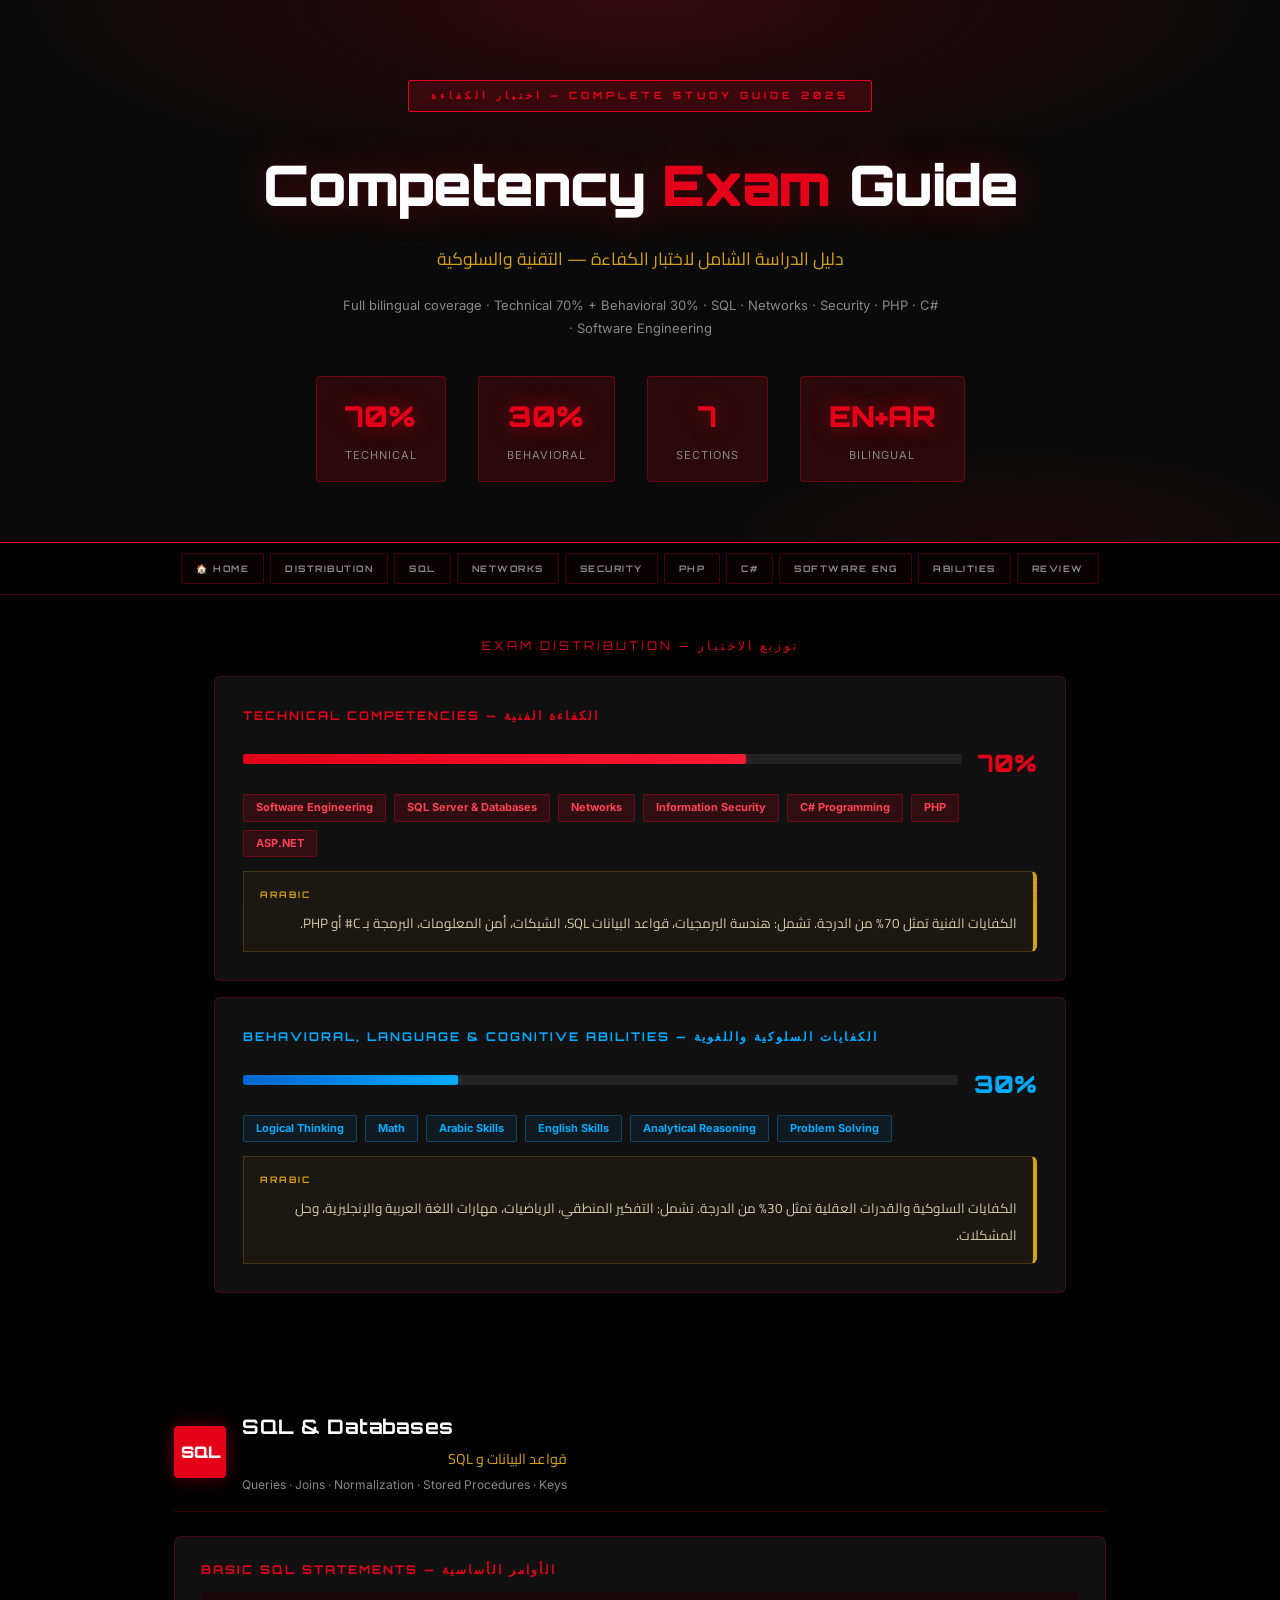
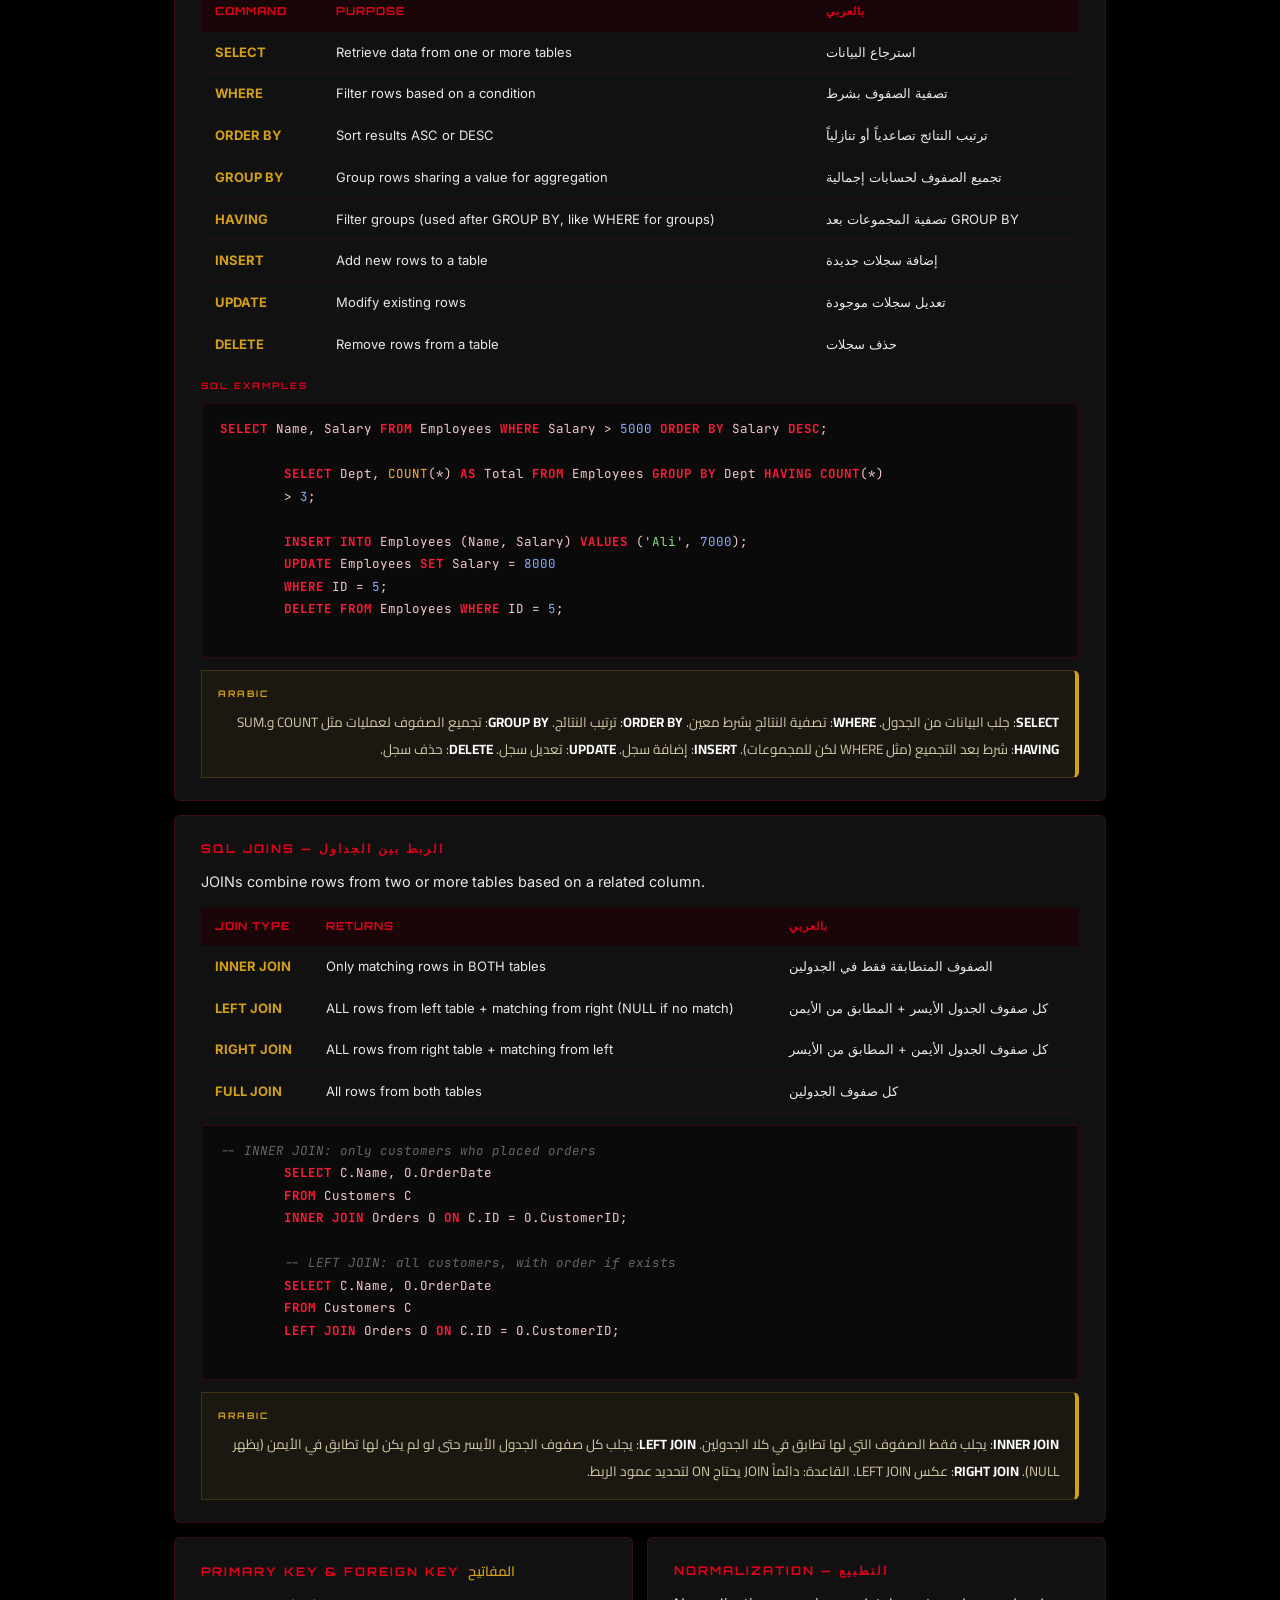
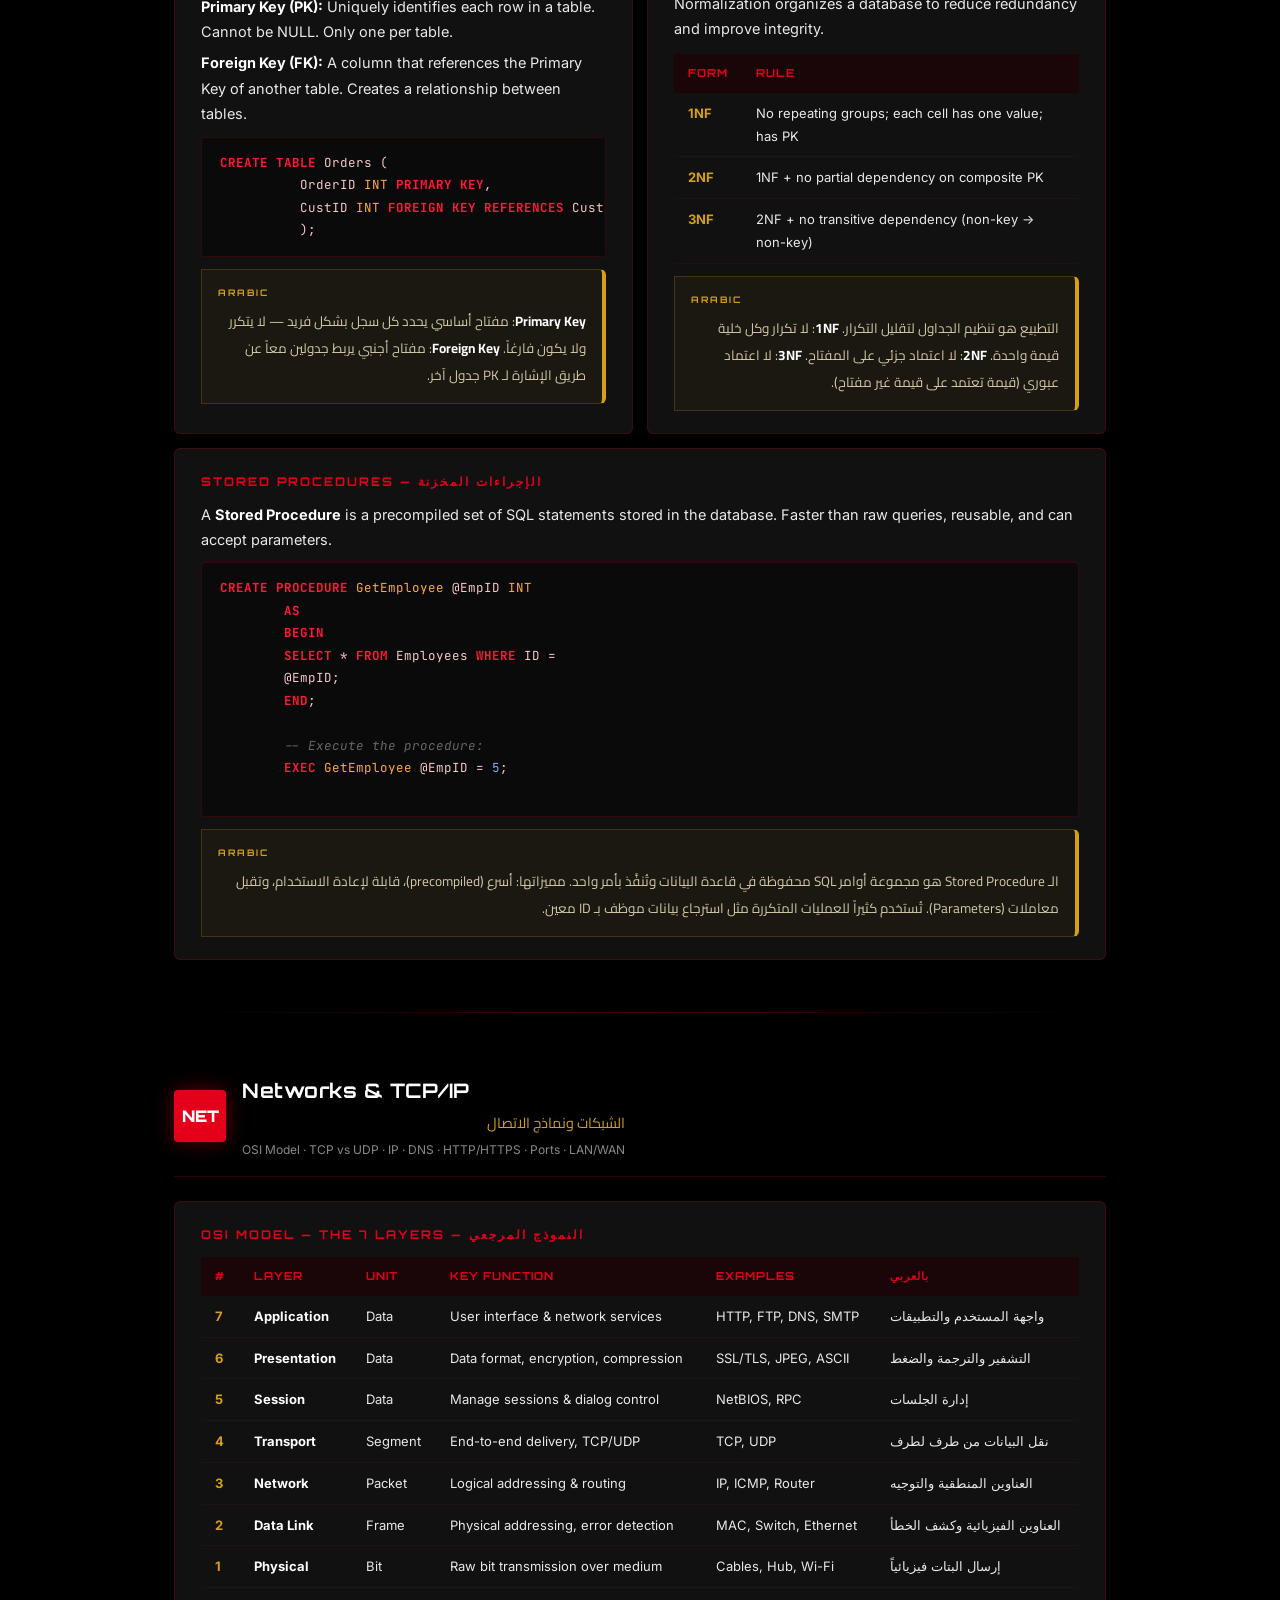
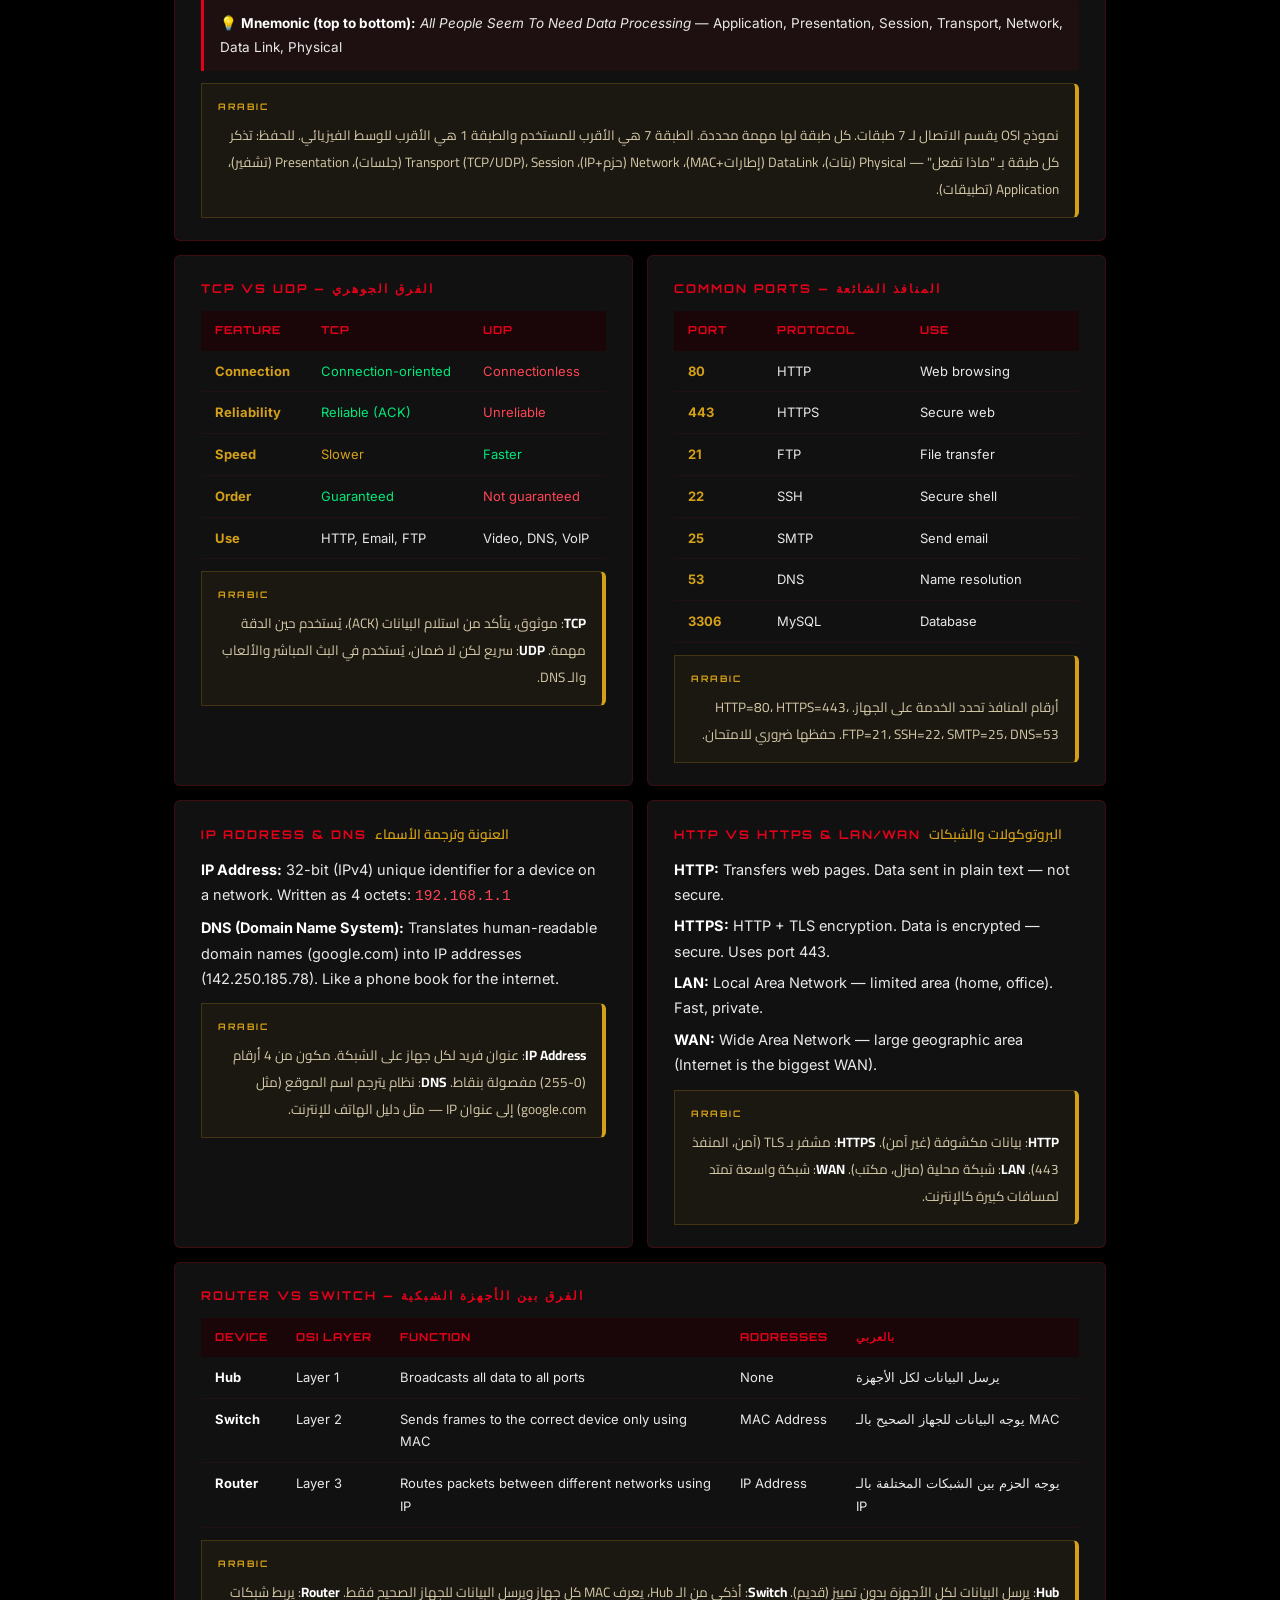
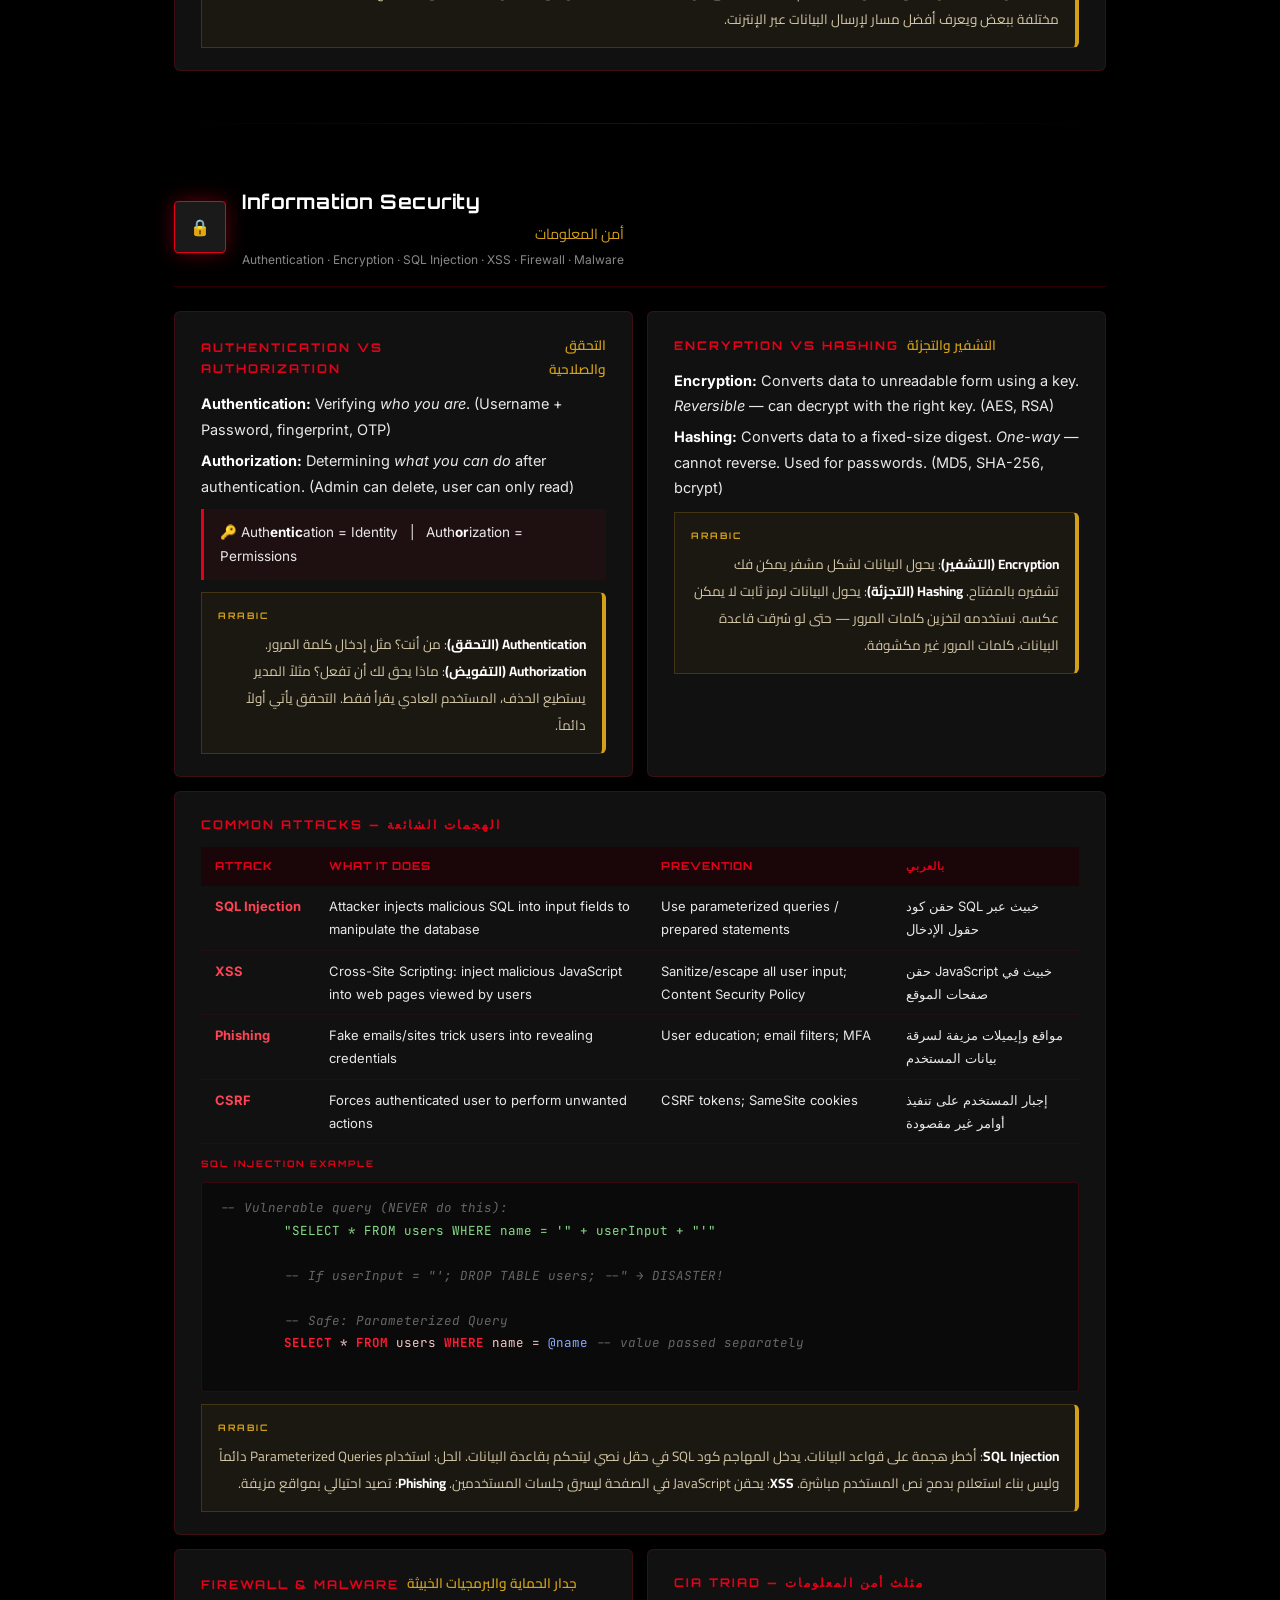
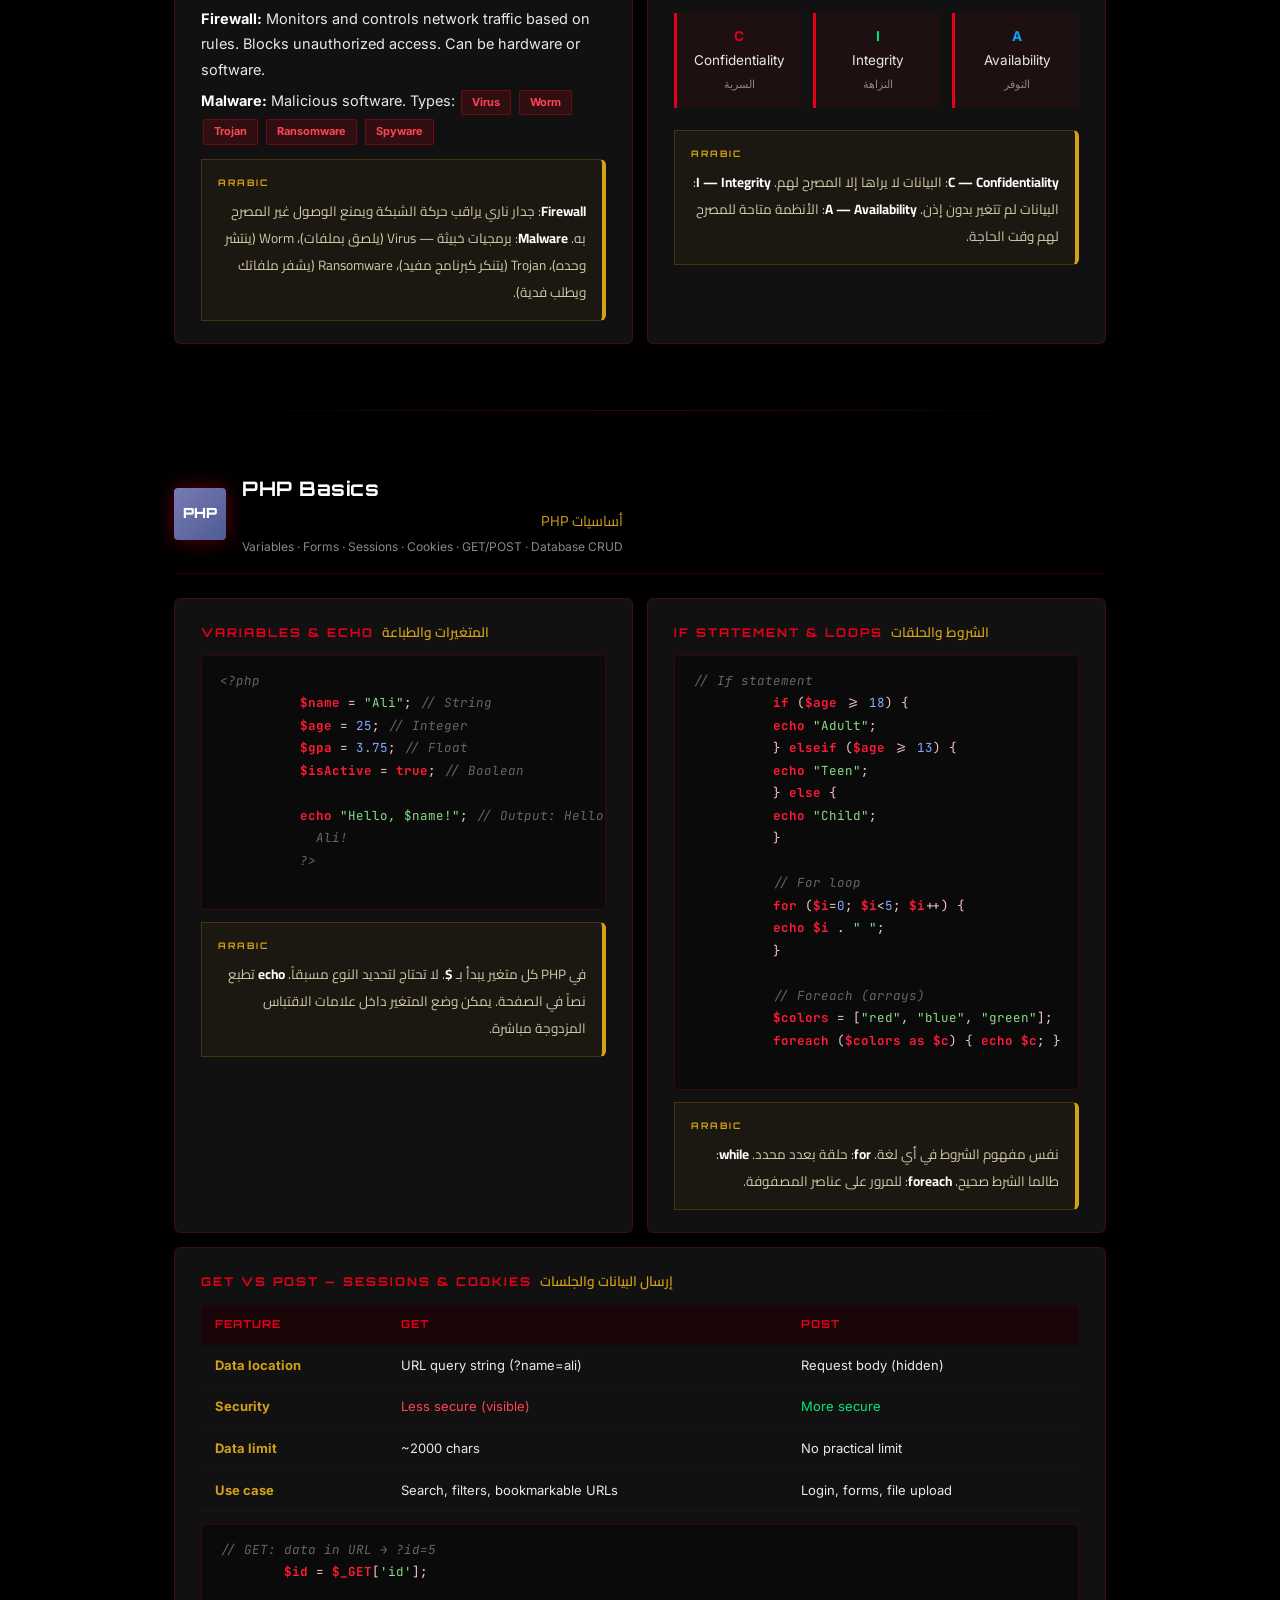
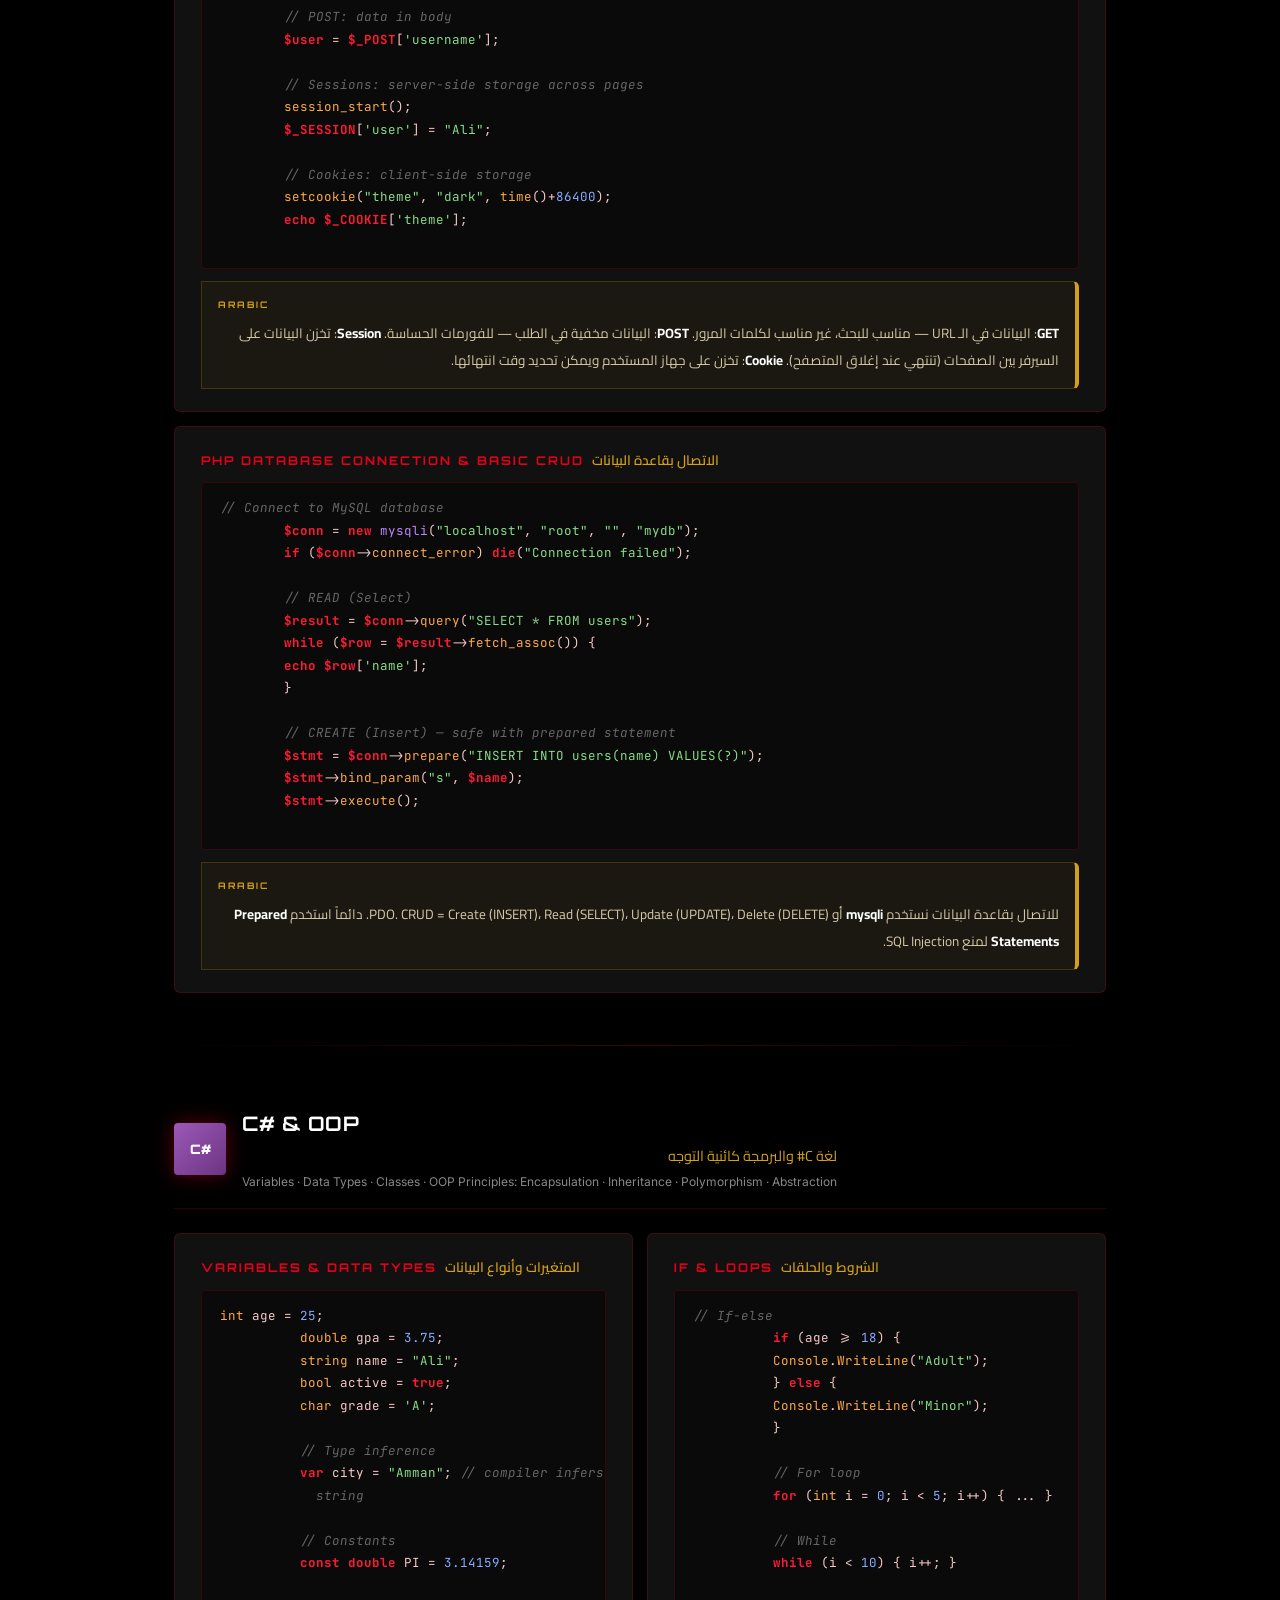
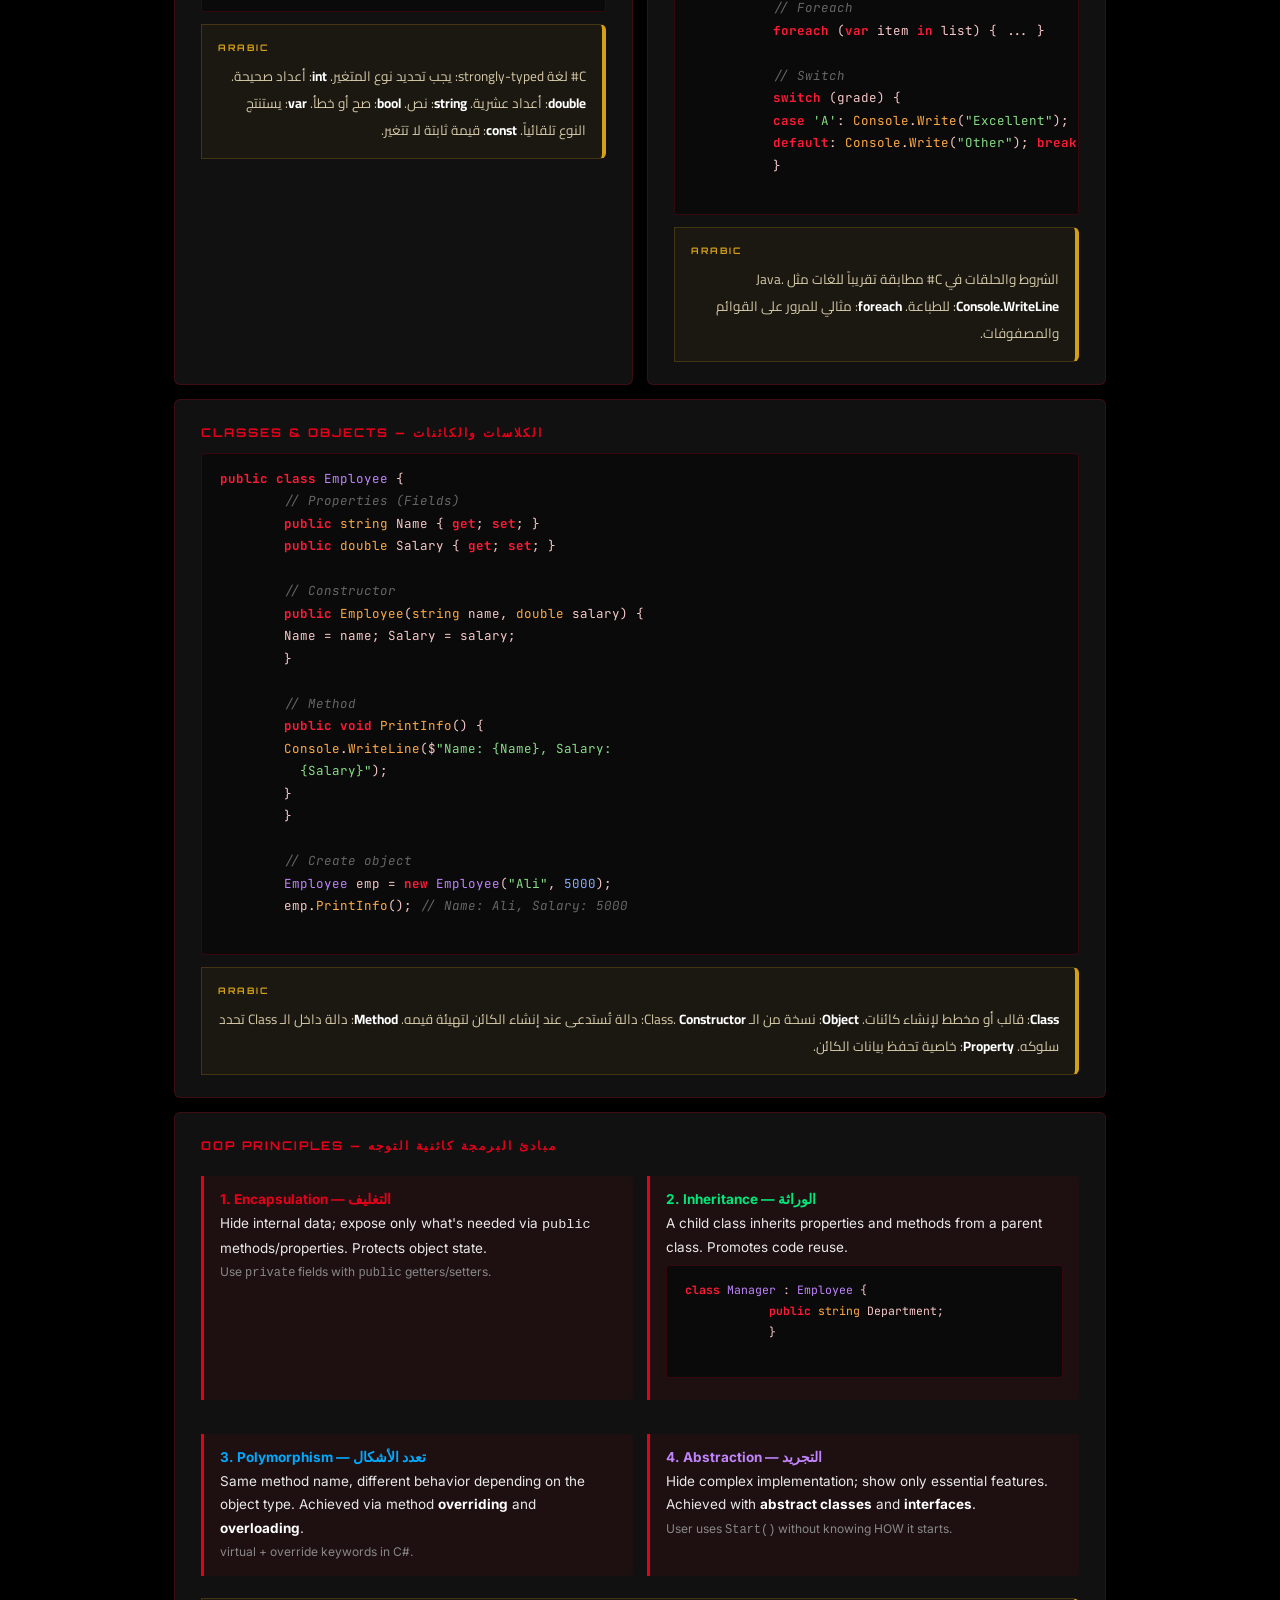
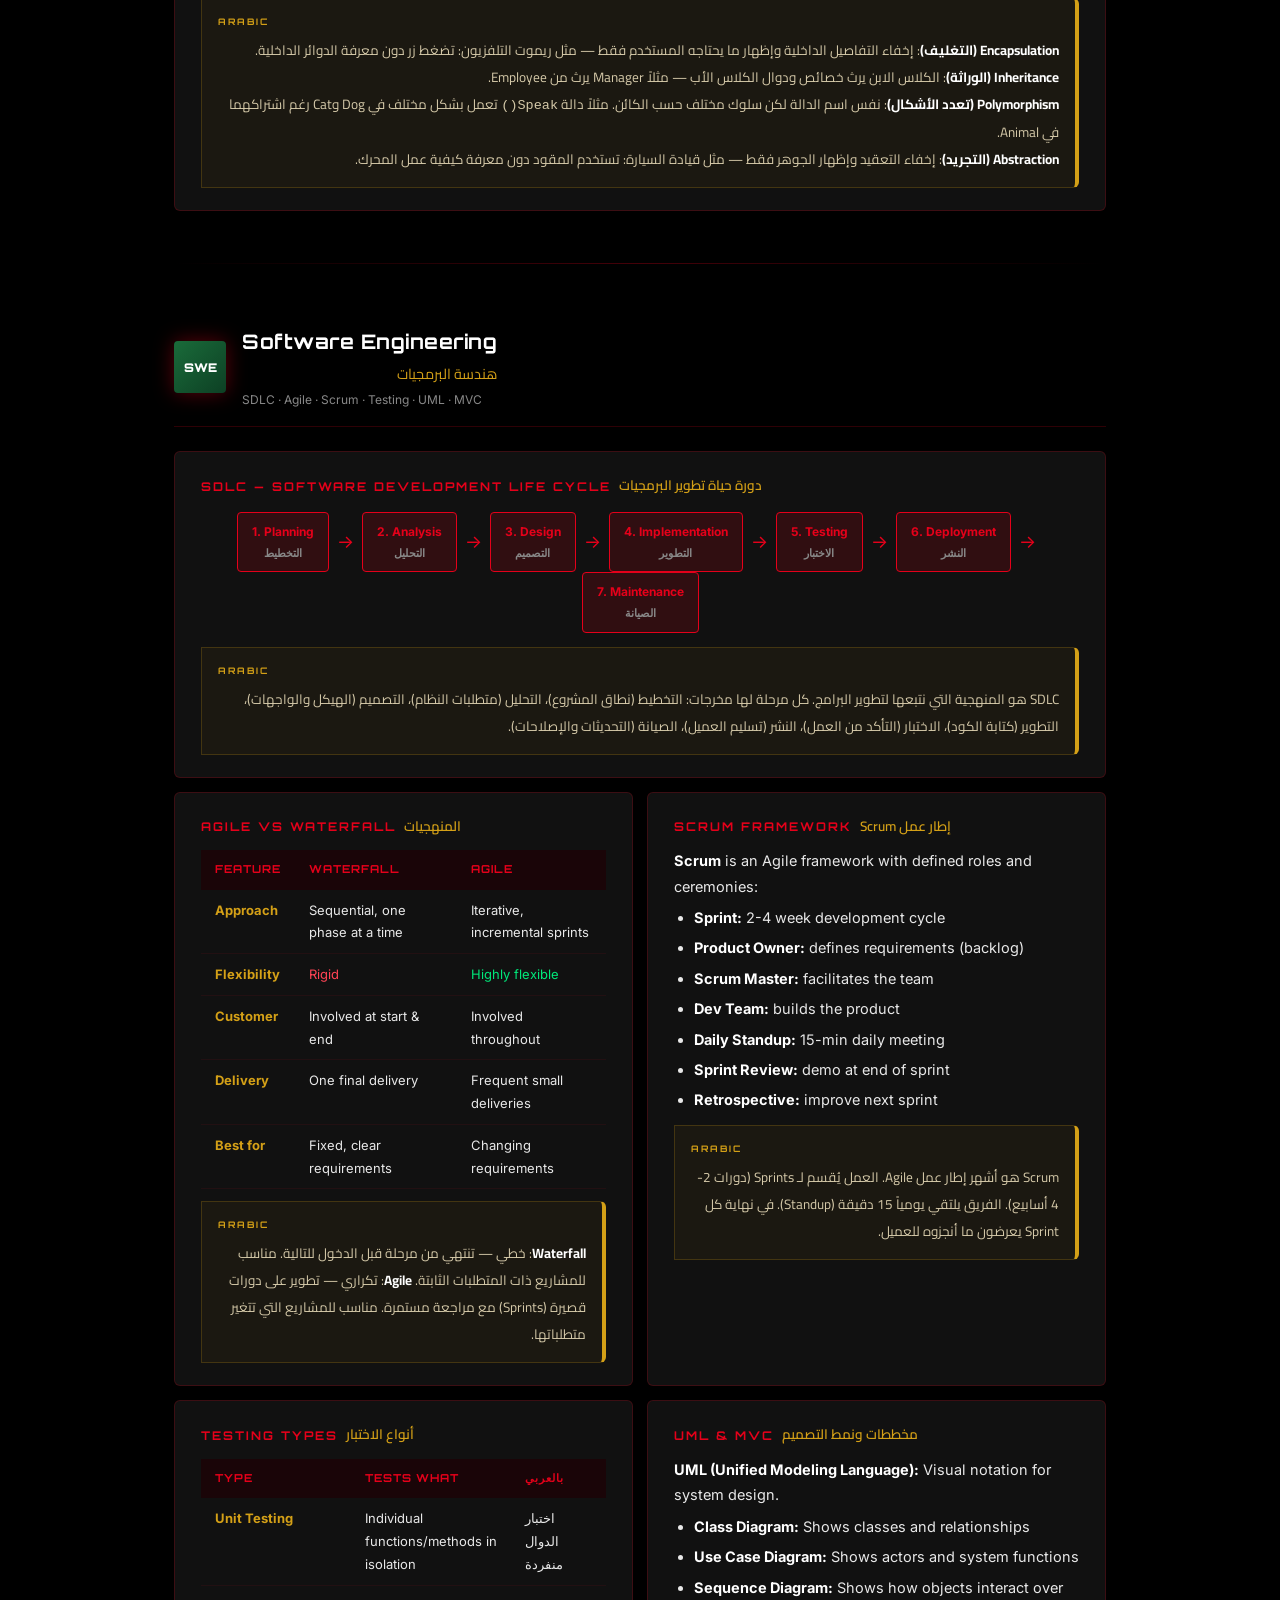
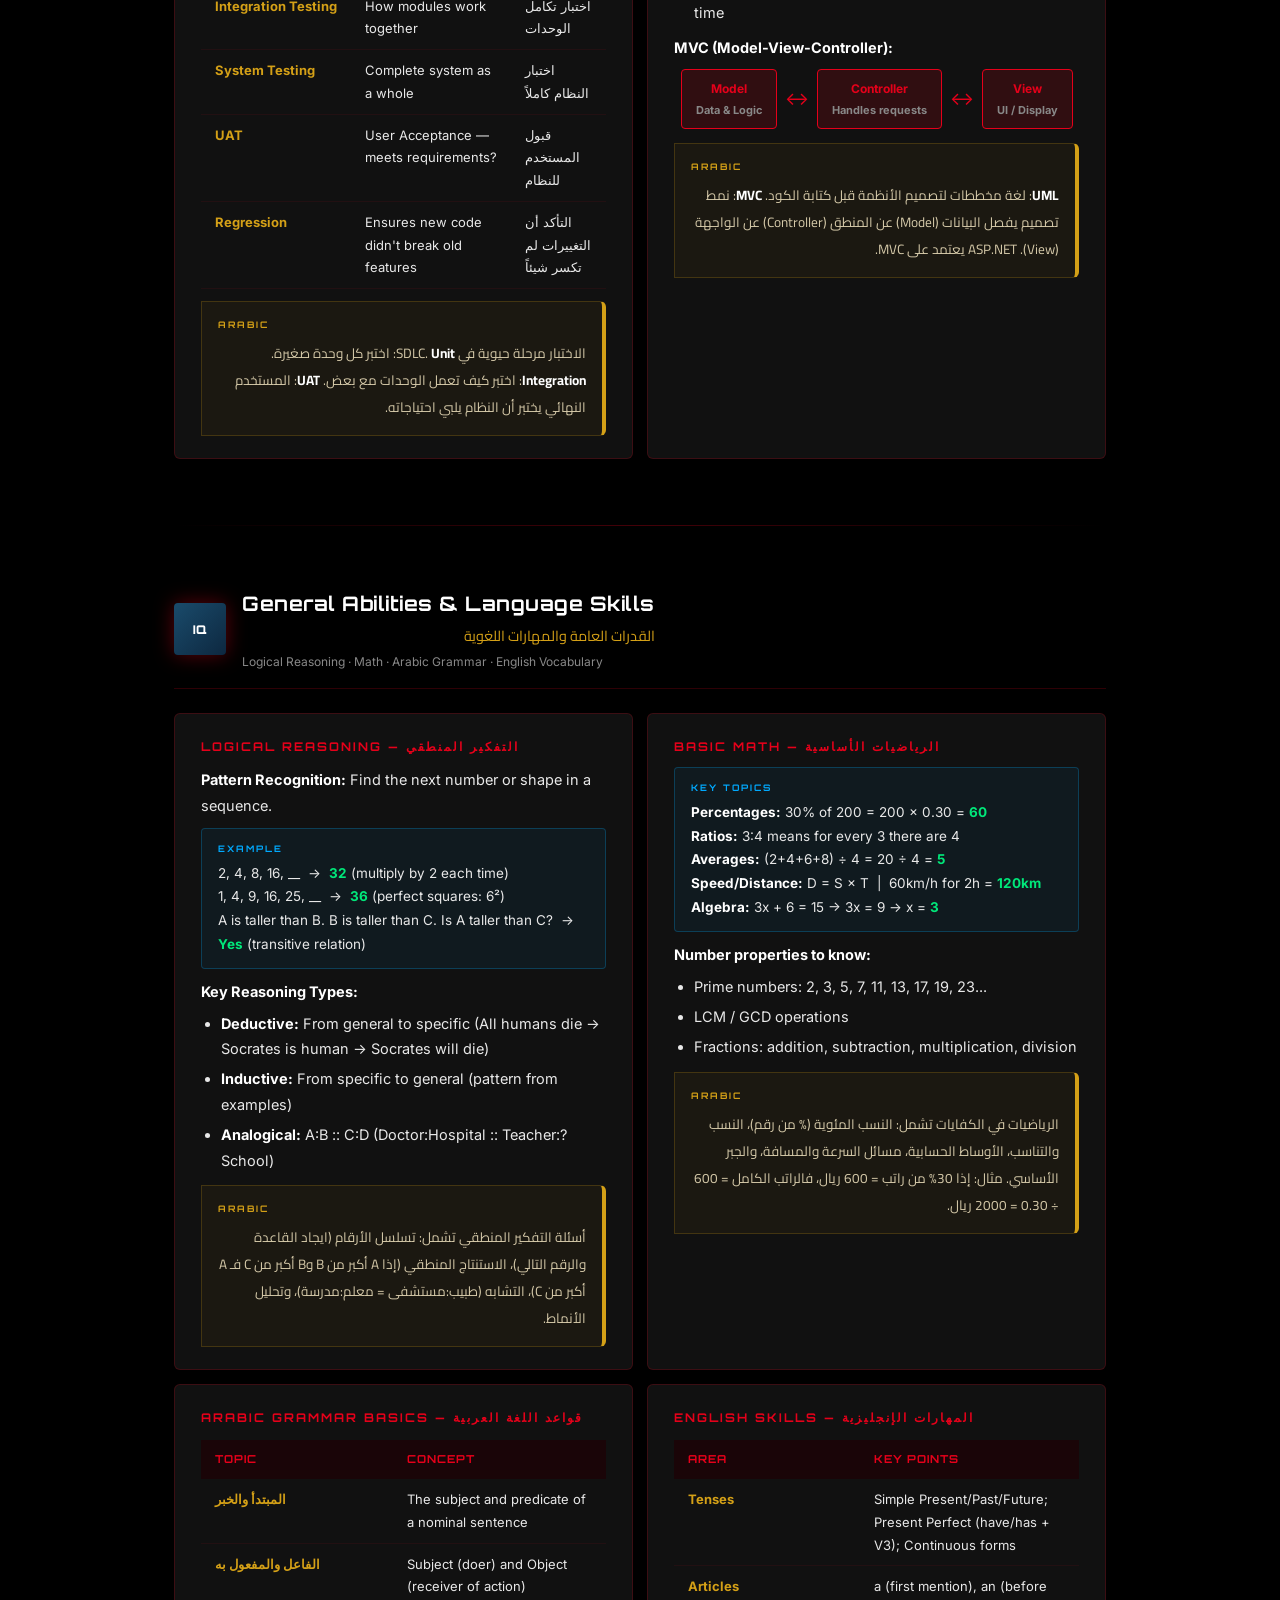
==== commit 54e83108: "Add Home link to sticky navigation" ====
--- a/competency_exam_guide.html
+++ b/competency_exam_guide.html
@@ -818,6 +818,7 @@
 
   <!-- ════════════════ NAV ════════════════ -->
   <nav class="sticky-nav">
+    <a href="index.html">🏠 Home</a>
     <a href="#dist">Distribution</a>
     <a href="#sql">SQL</a>
     <a href="#networks">Networks</a>
@@ -2347,4 +2348,4 @@
   </script>
 </body>
 
-</html>+</html>
